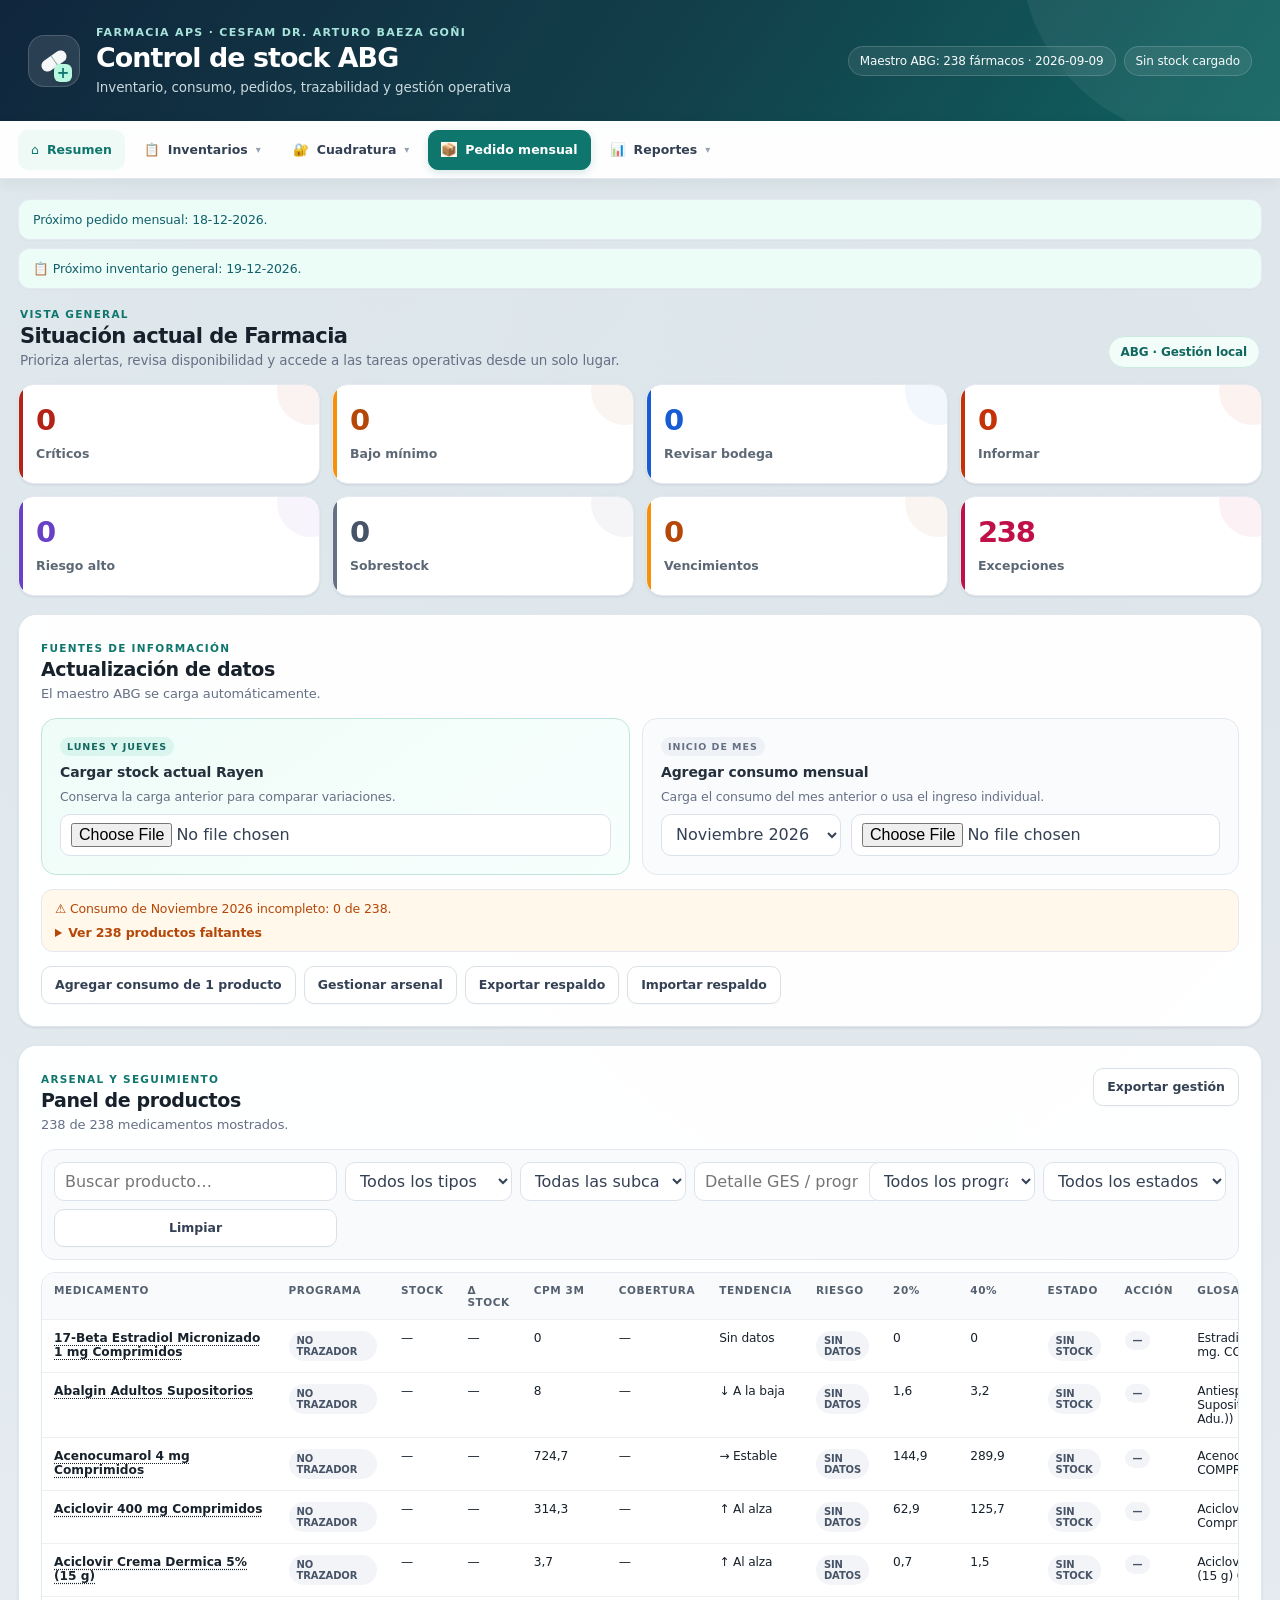
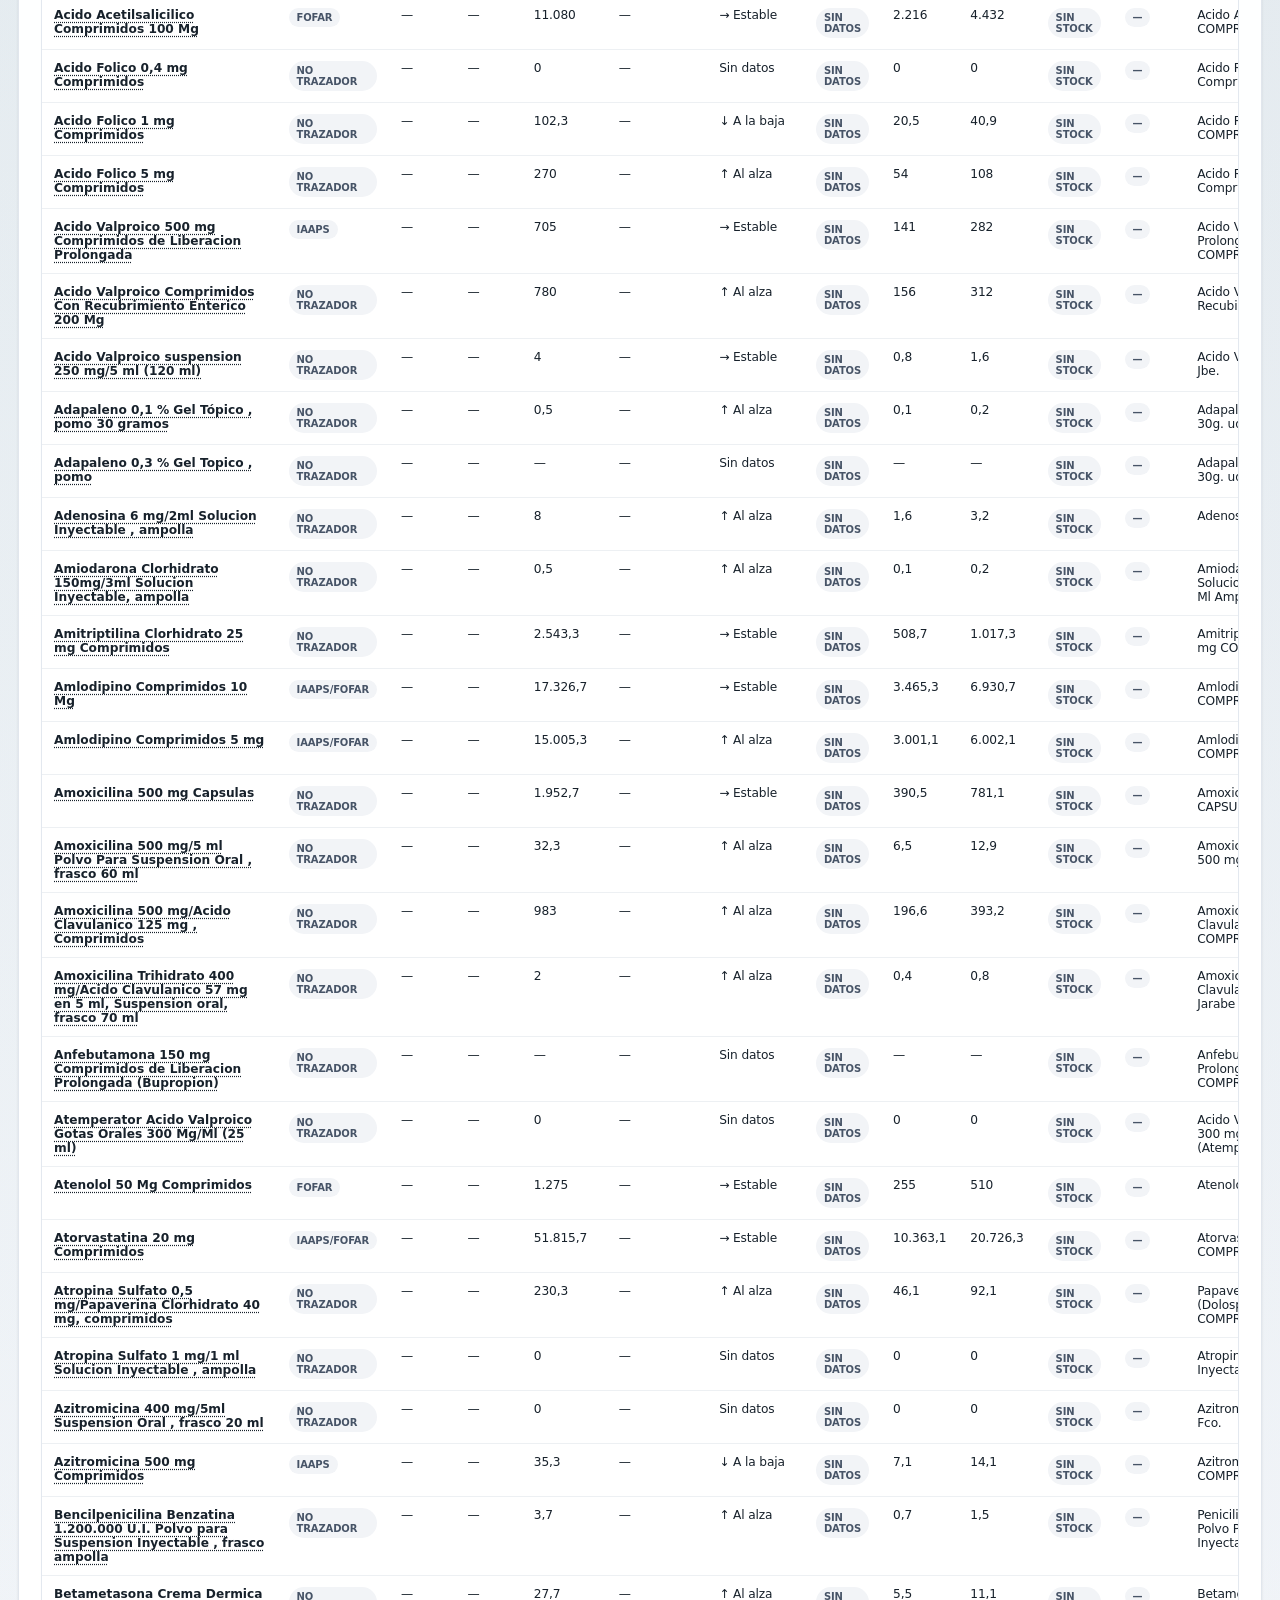
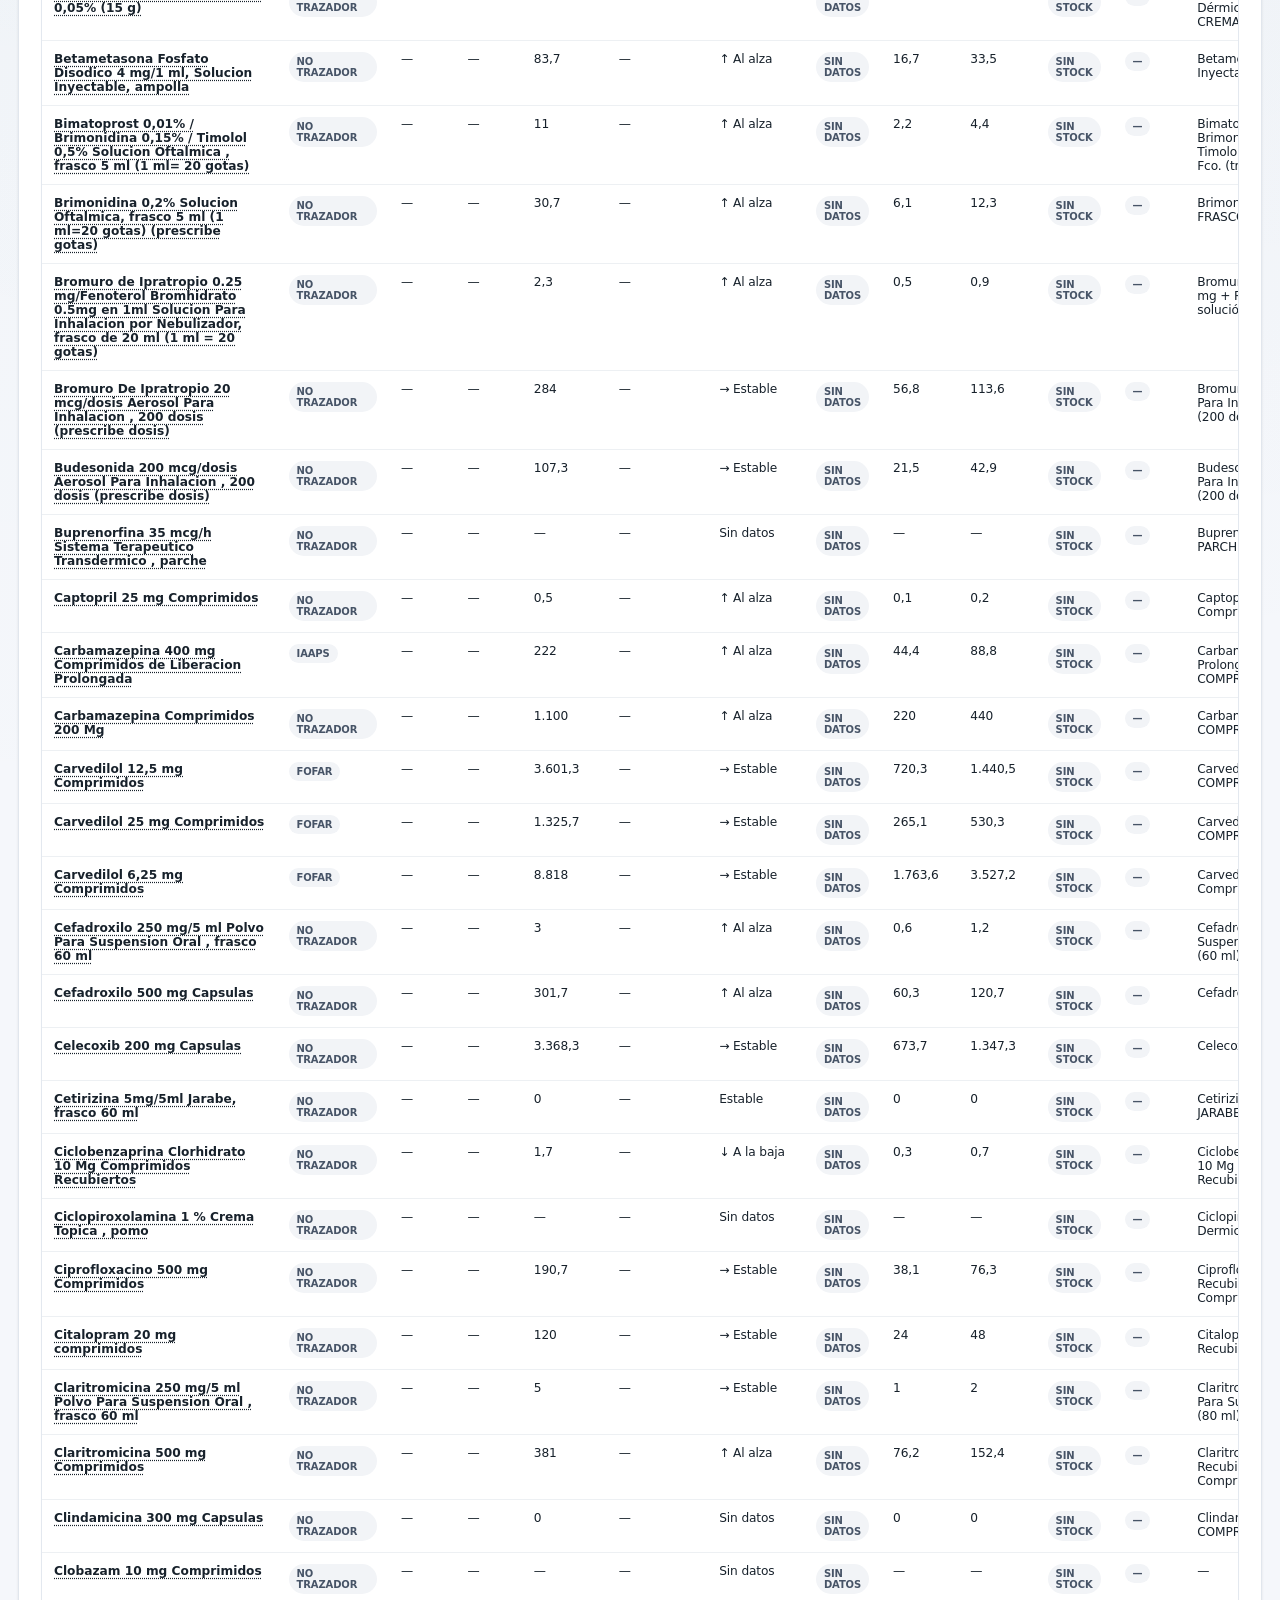
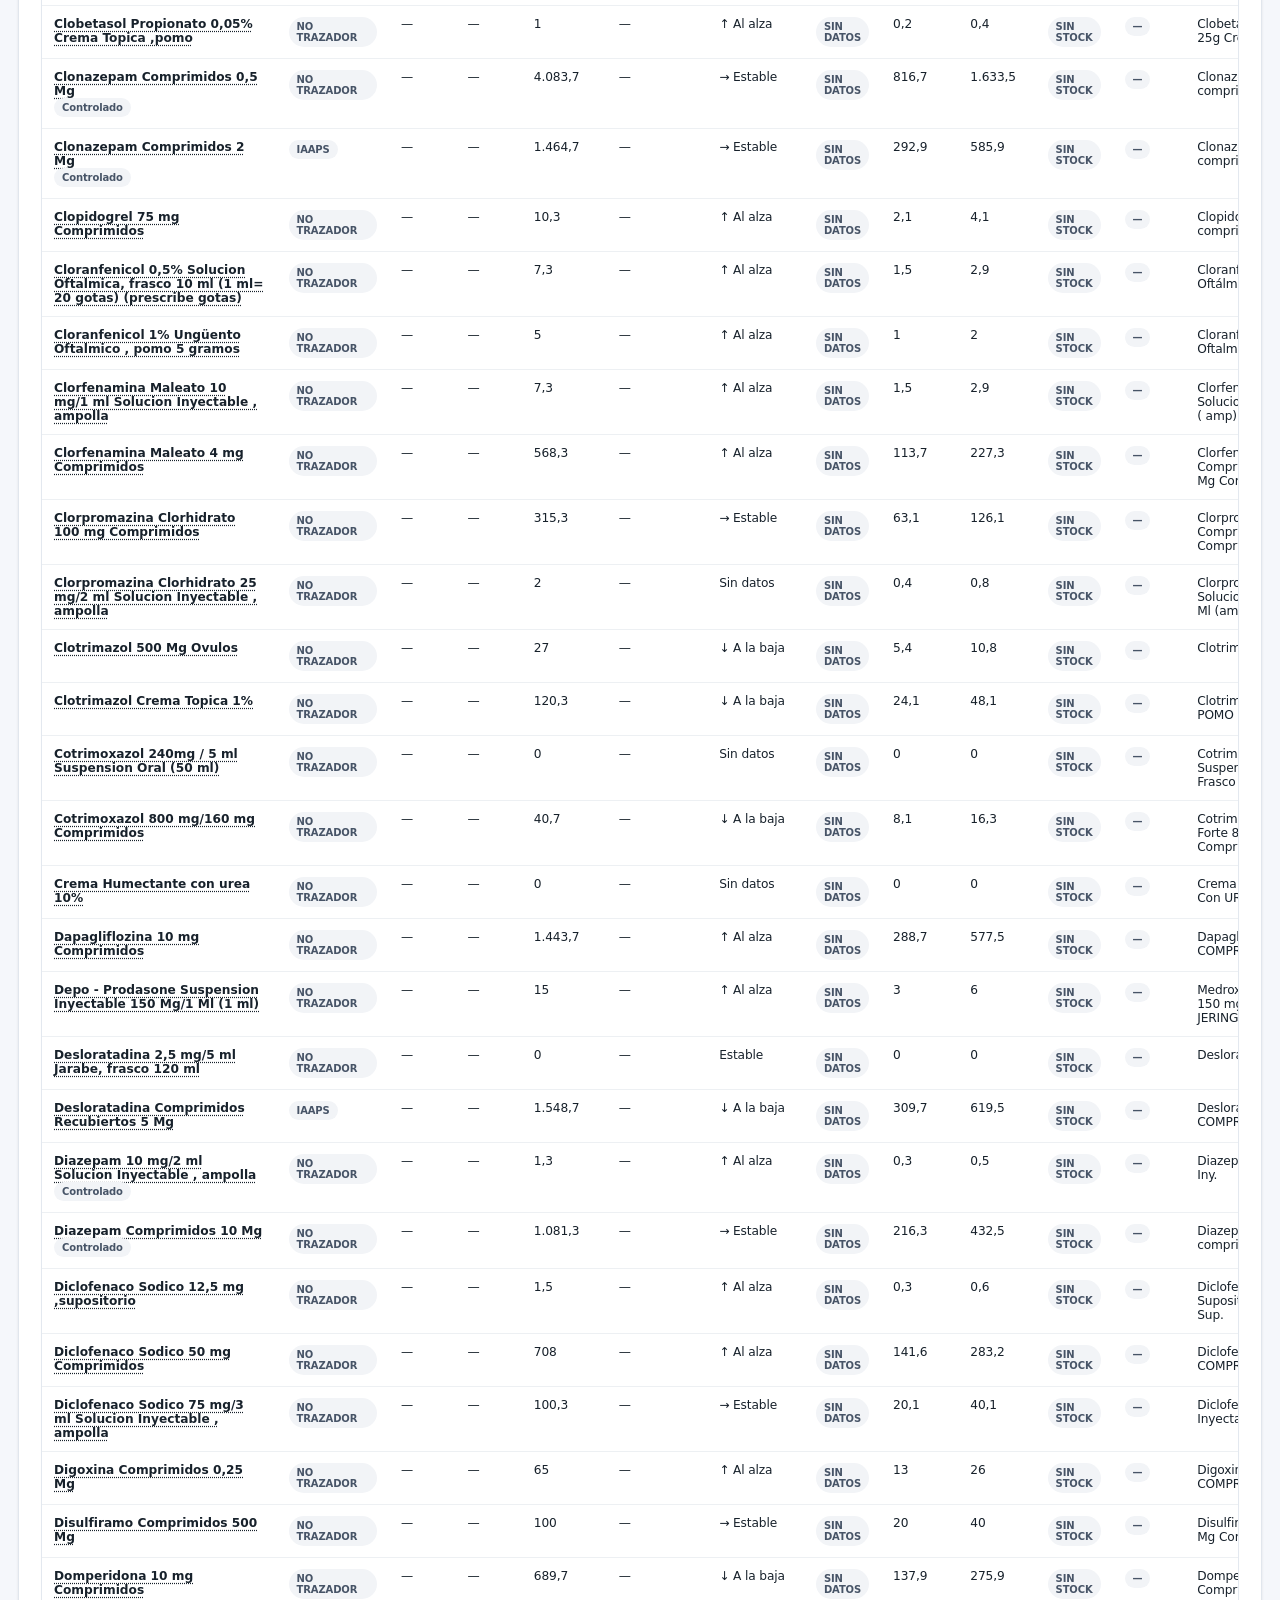
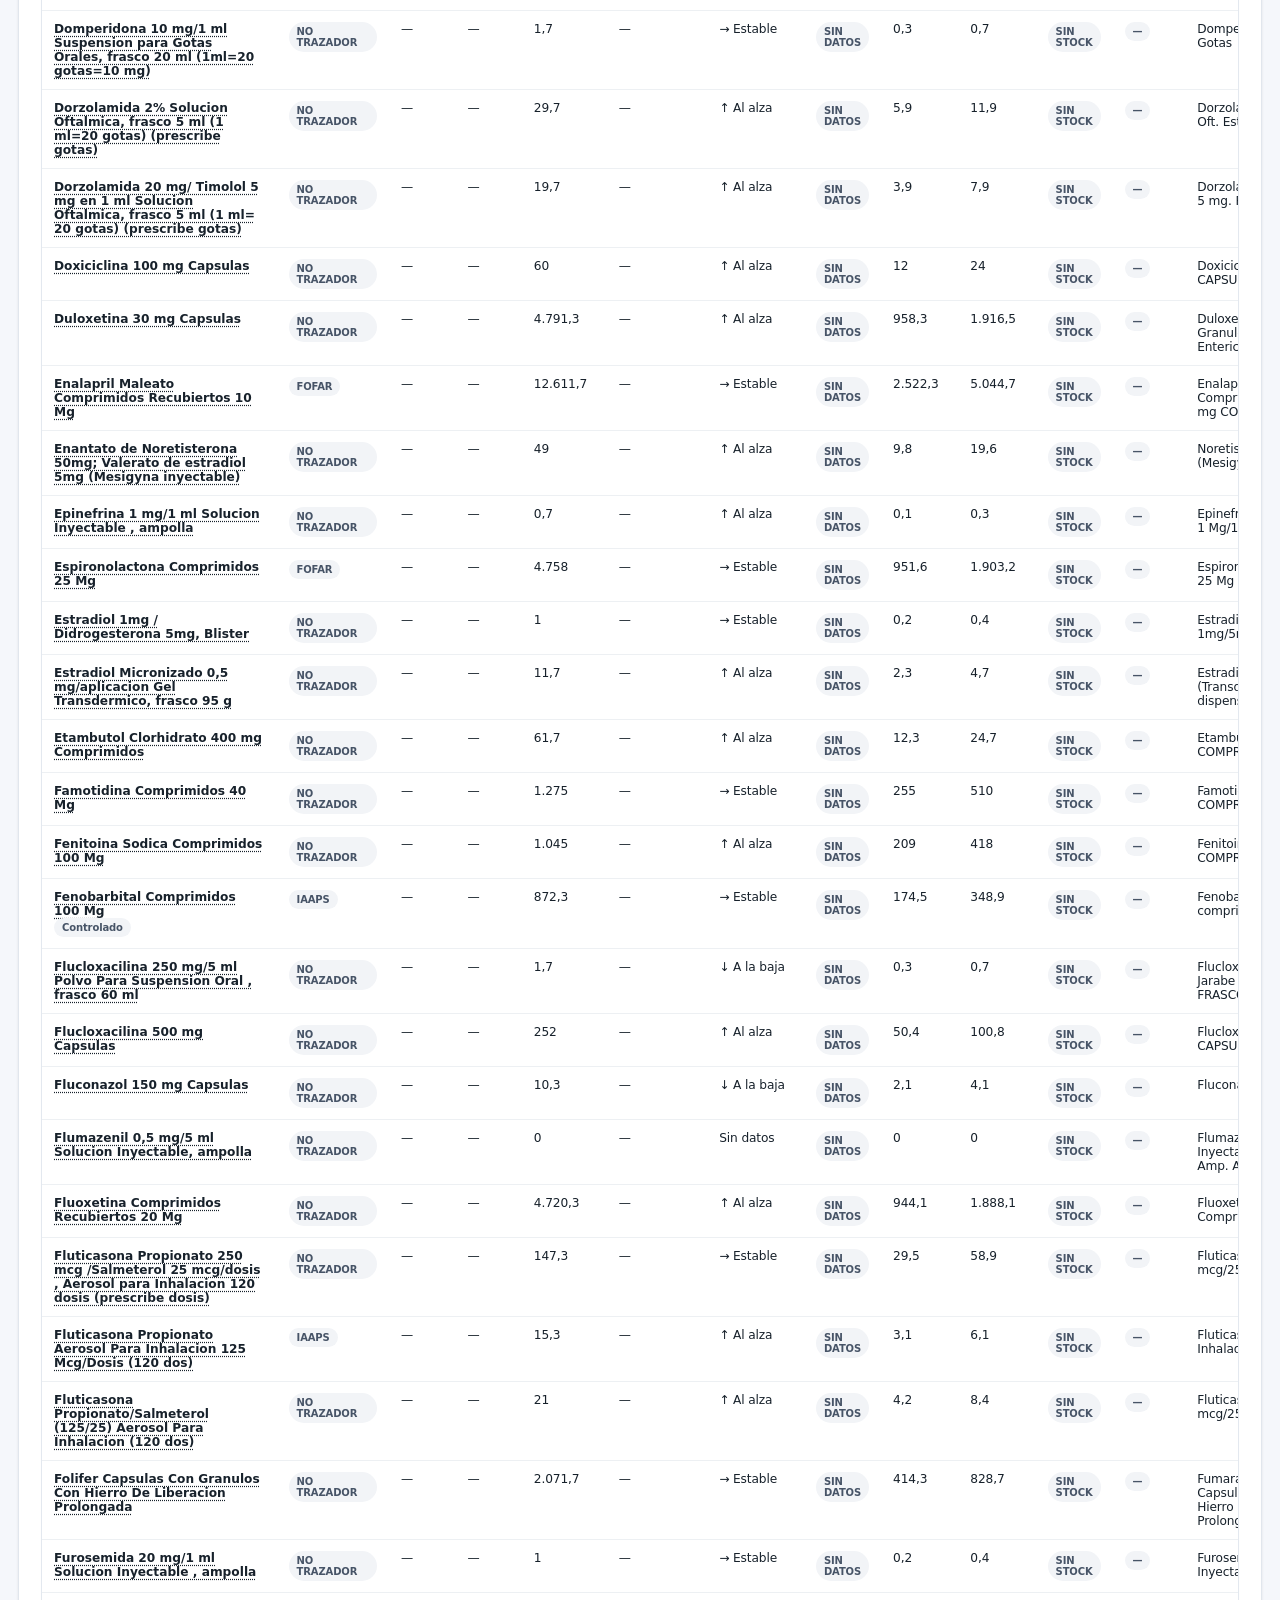
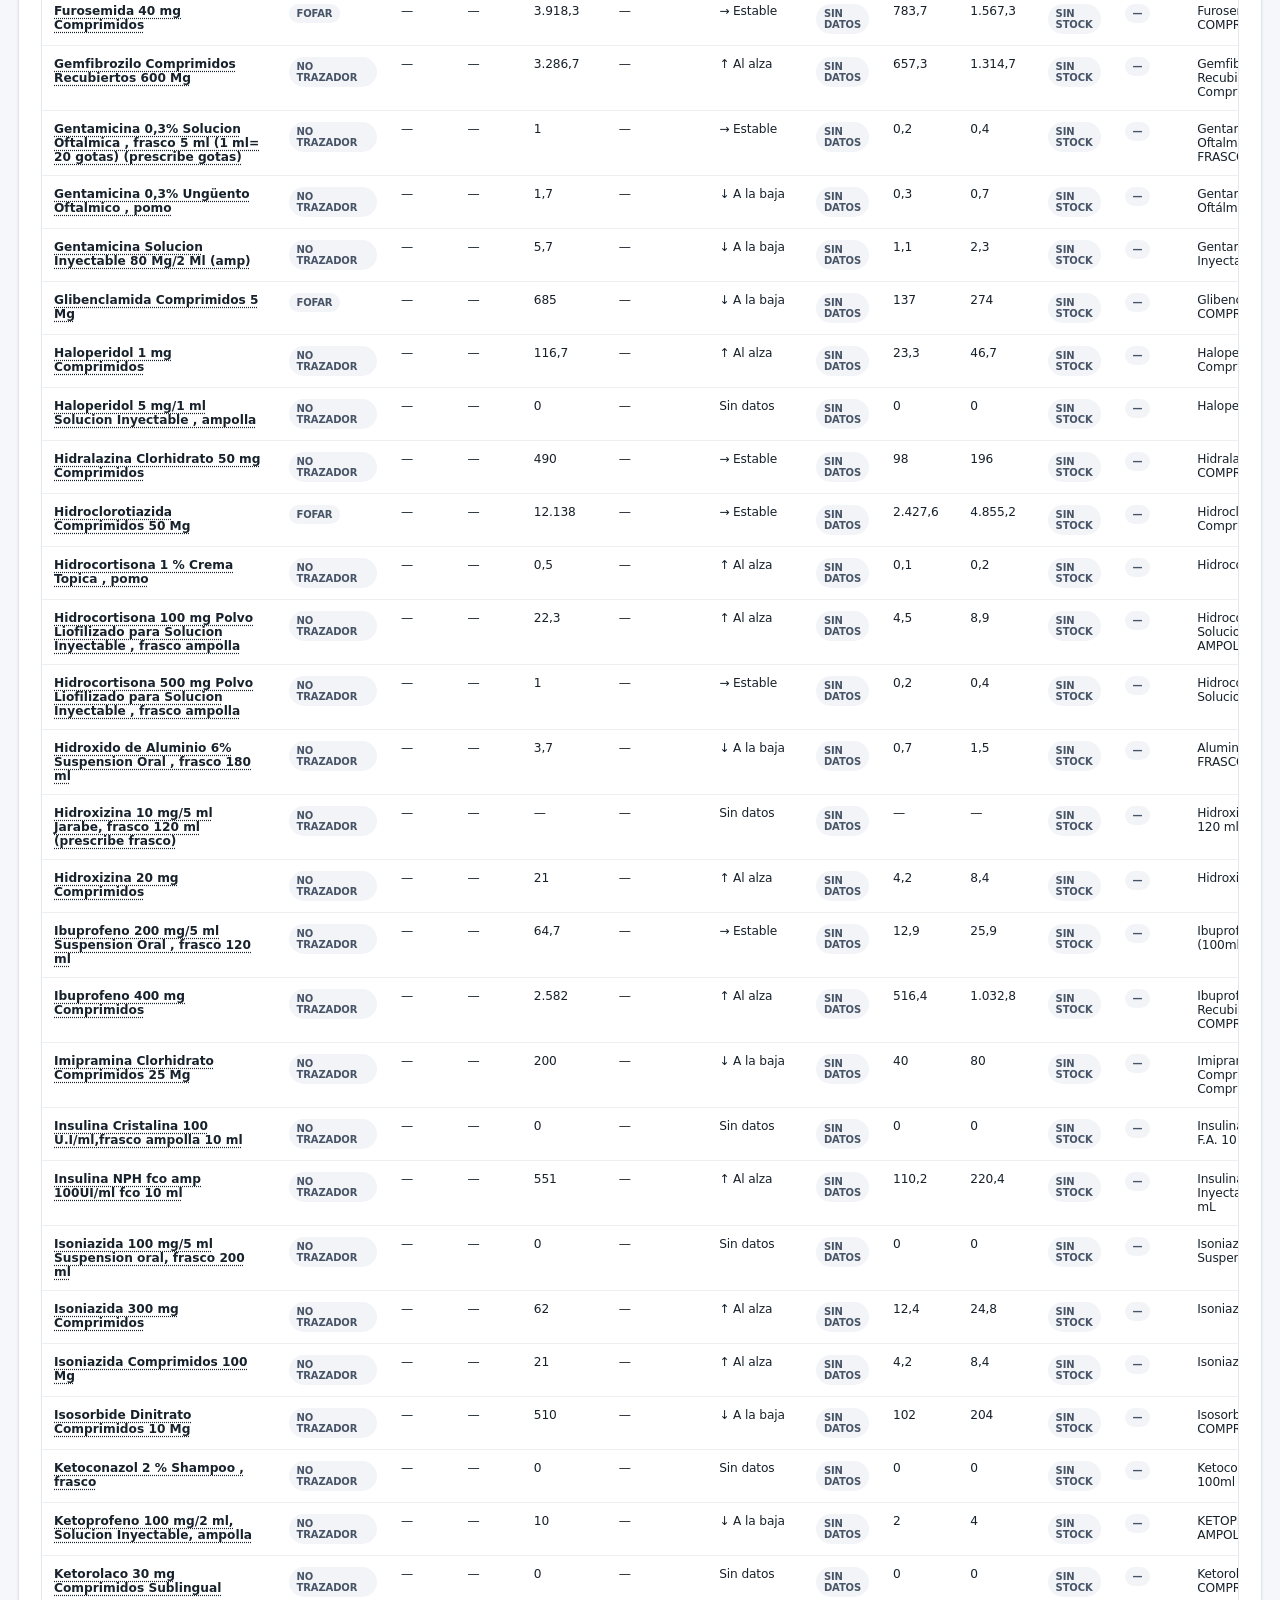
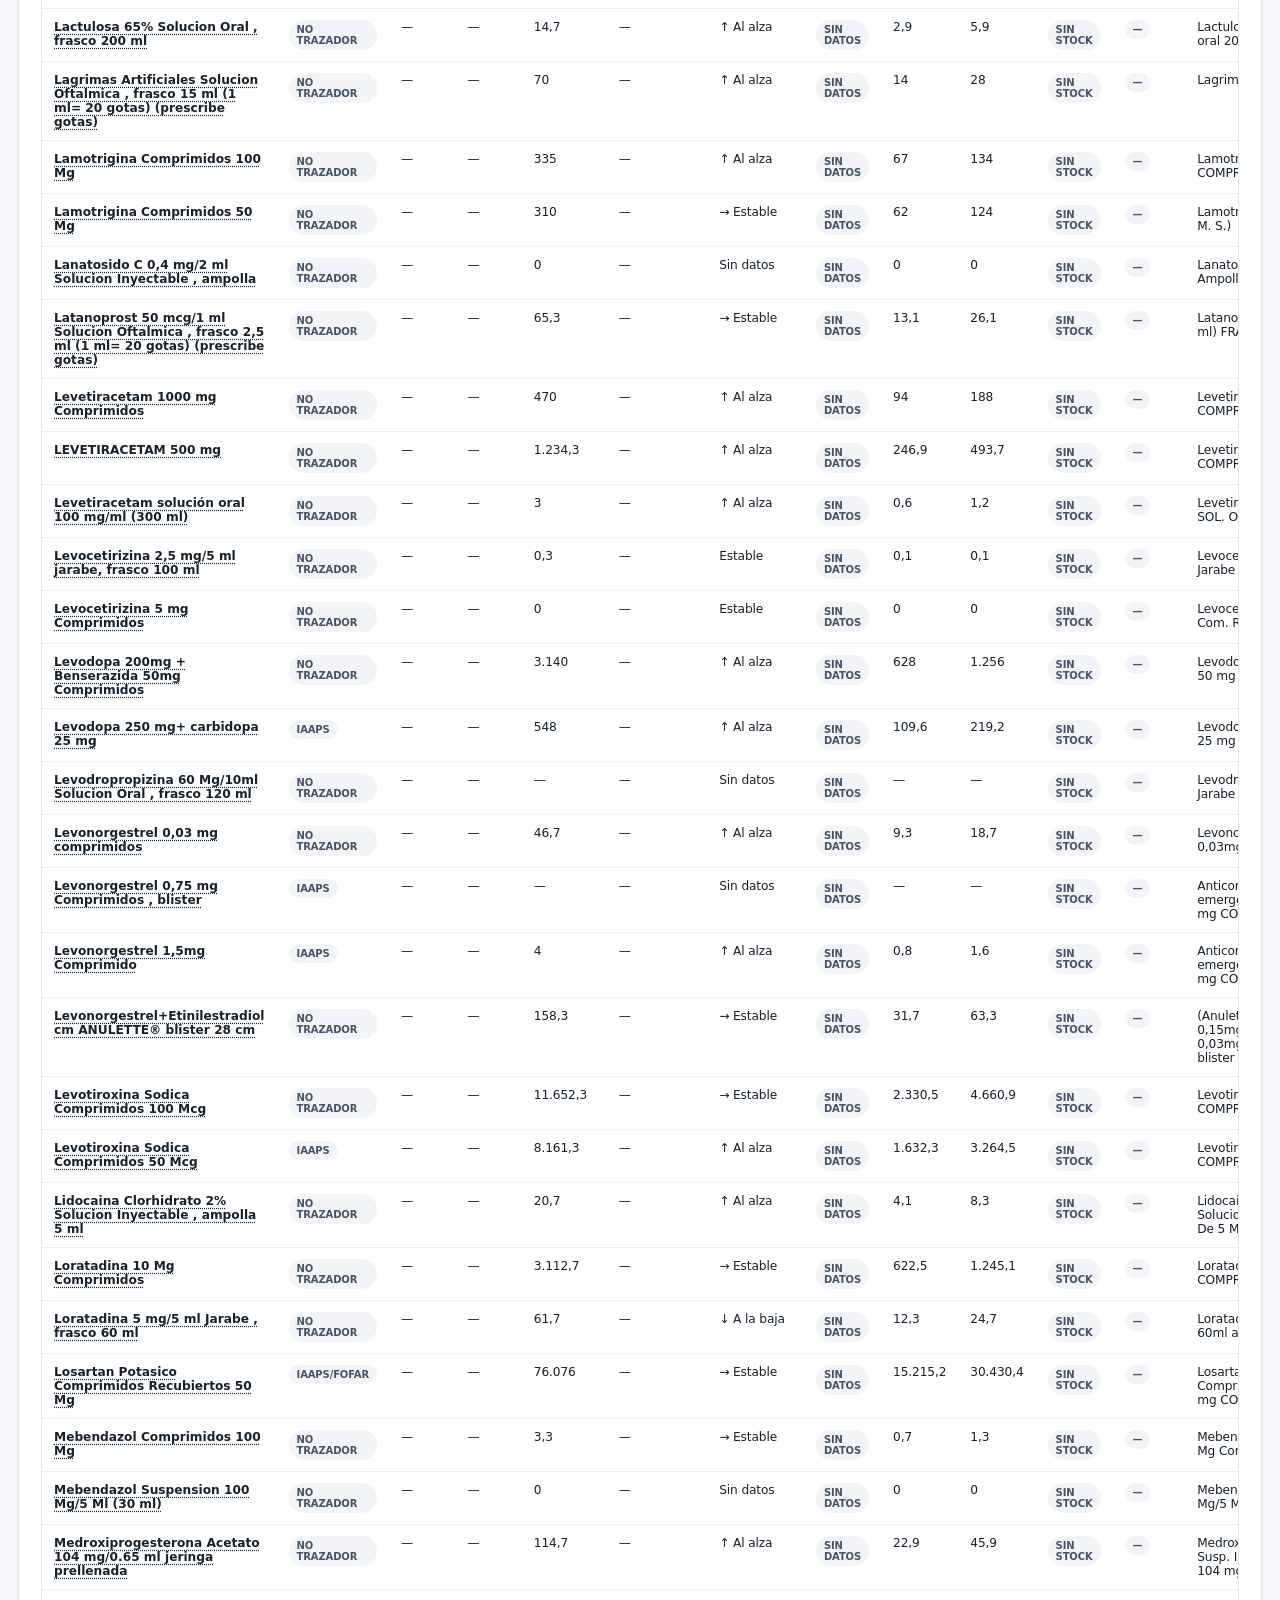
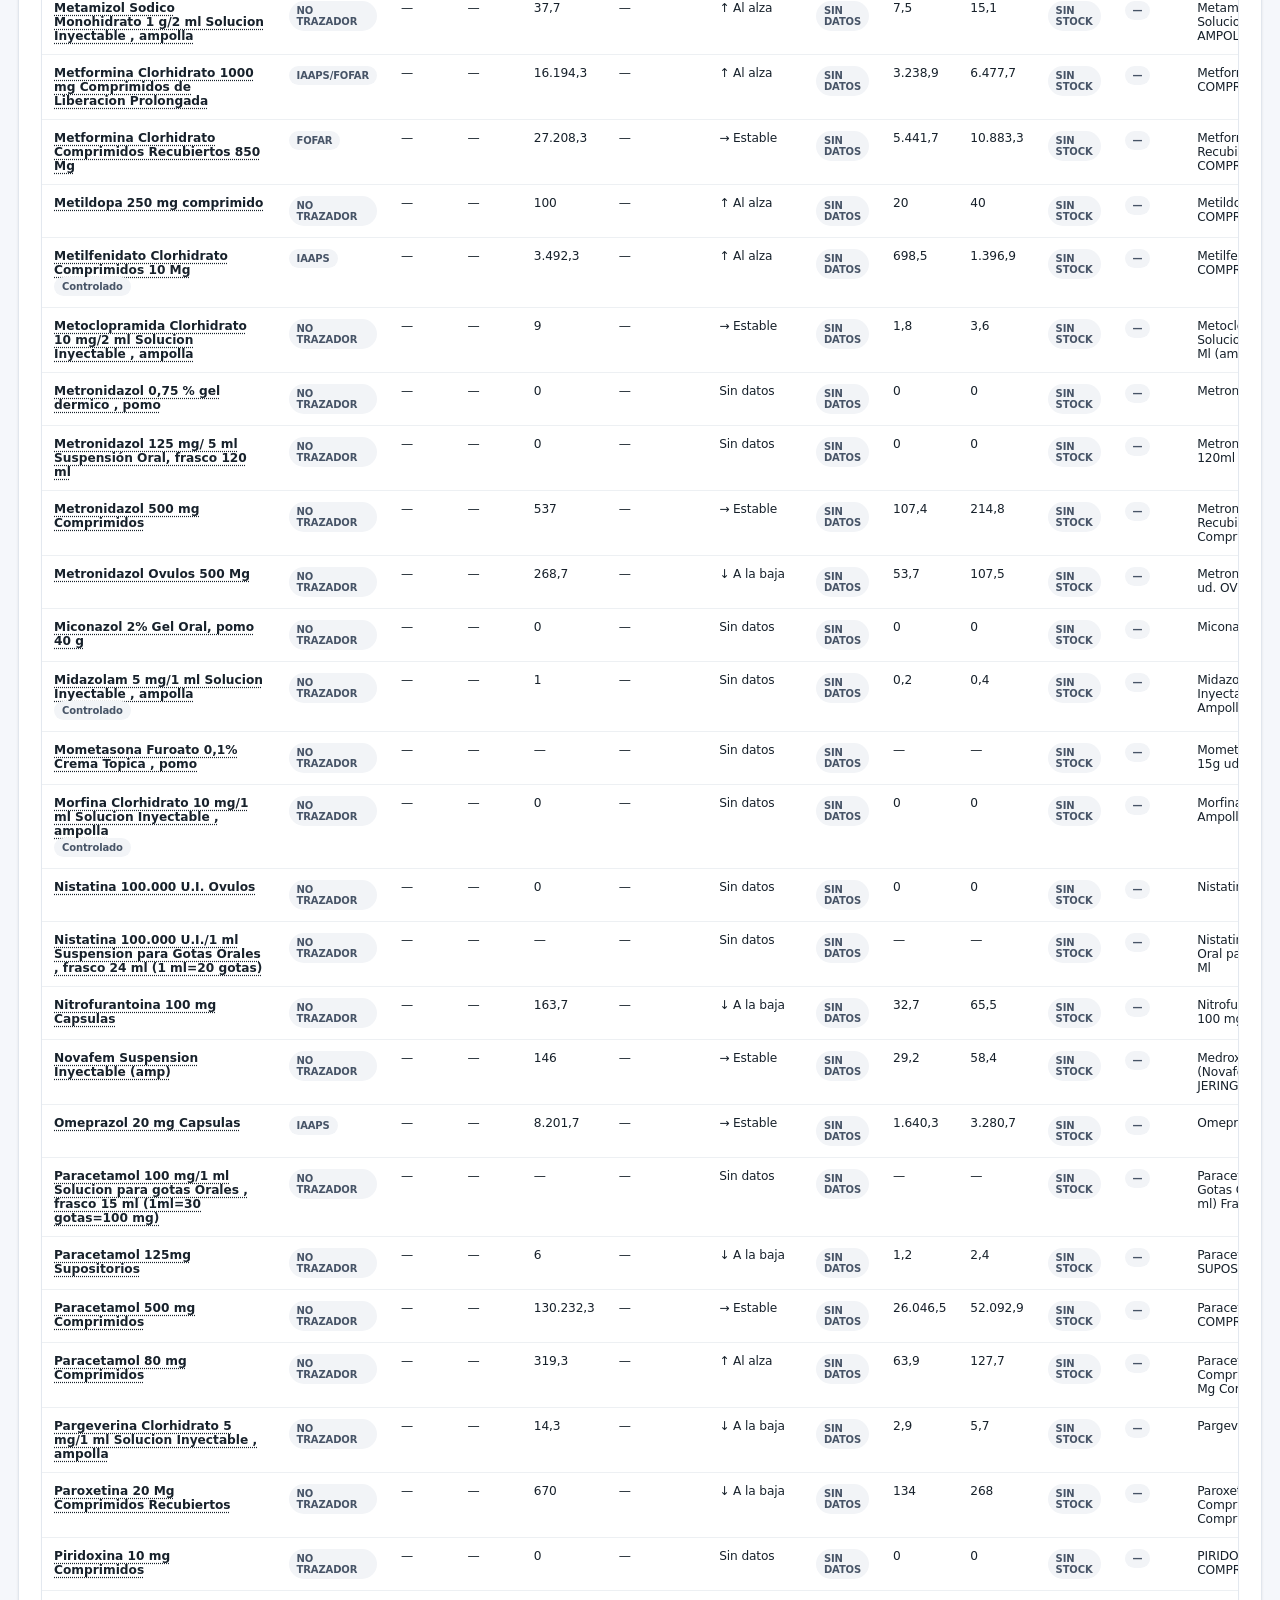
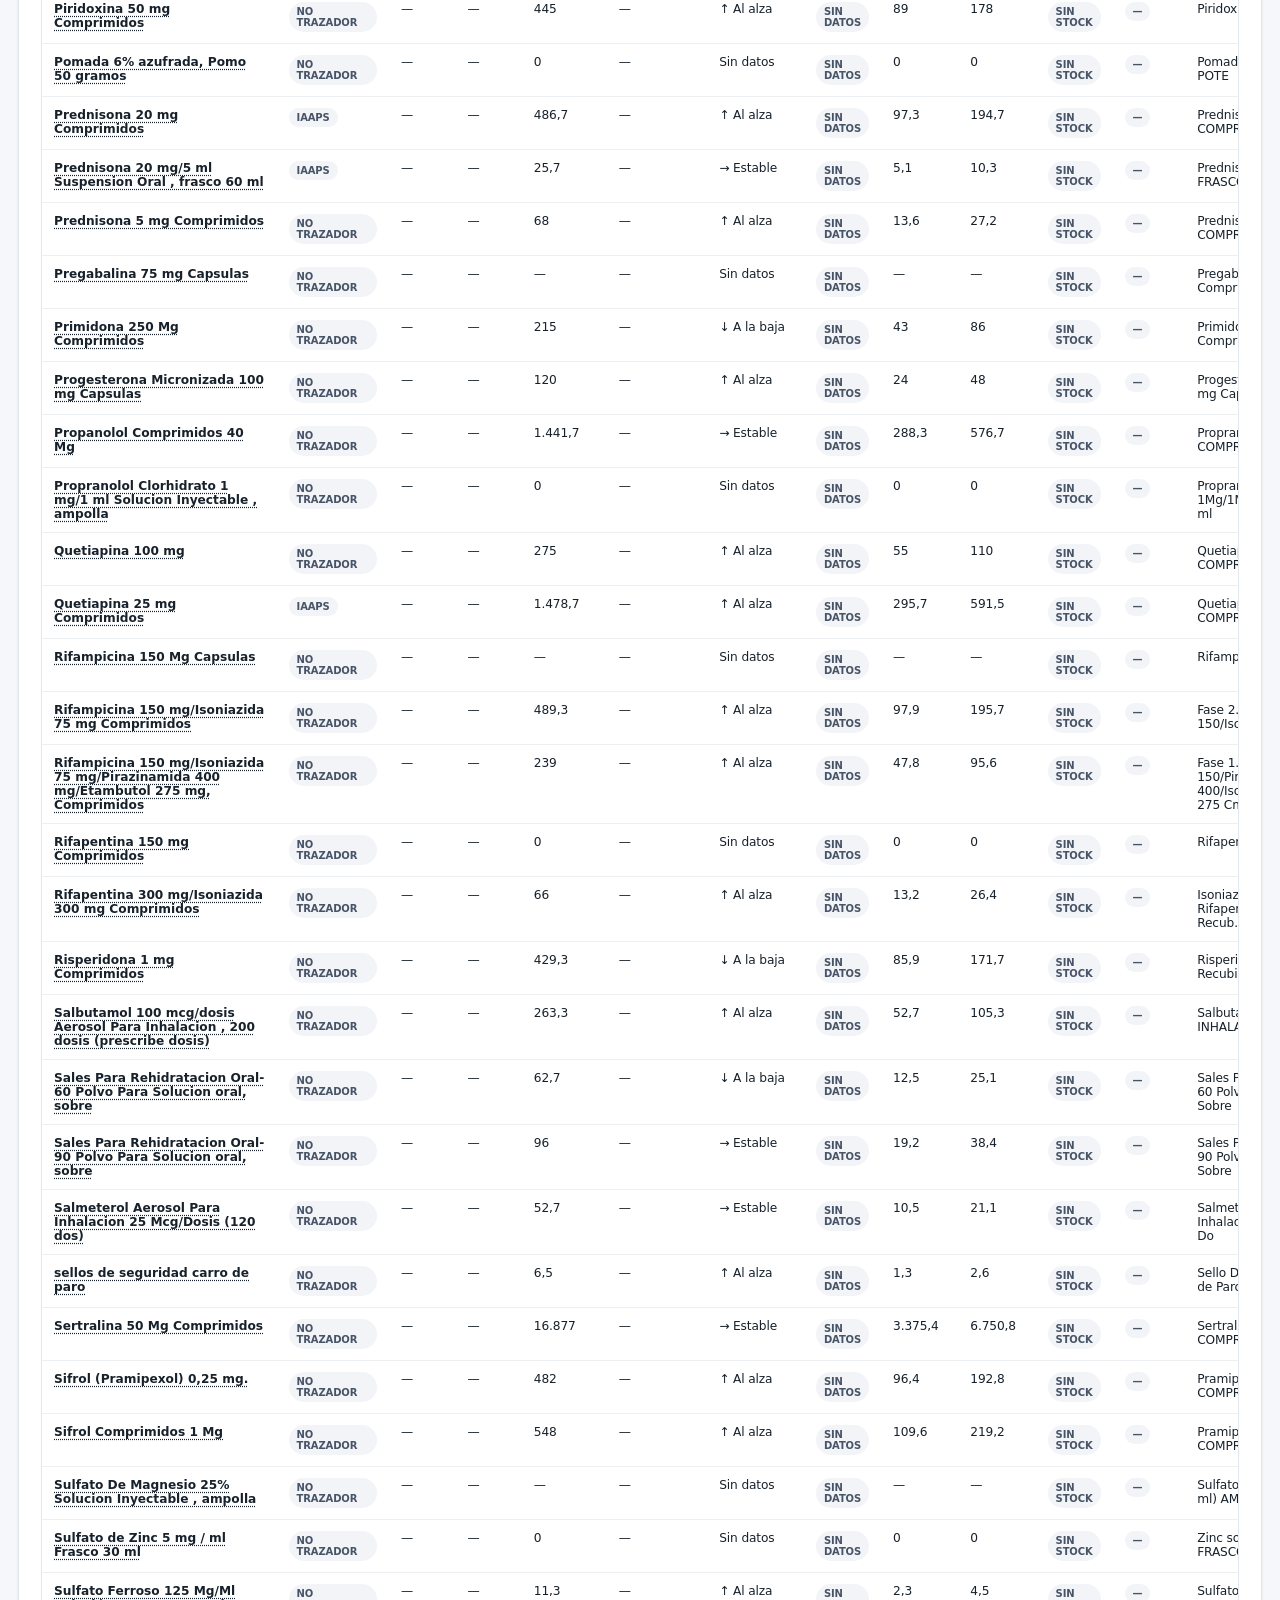
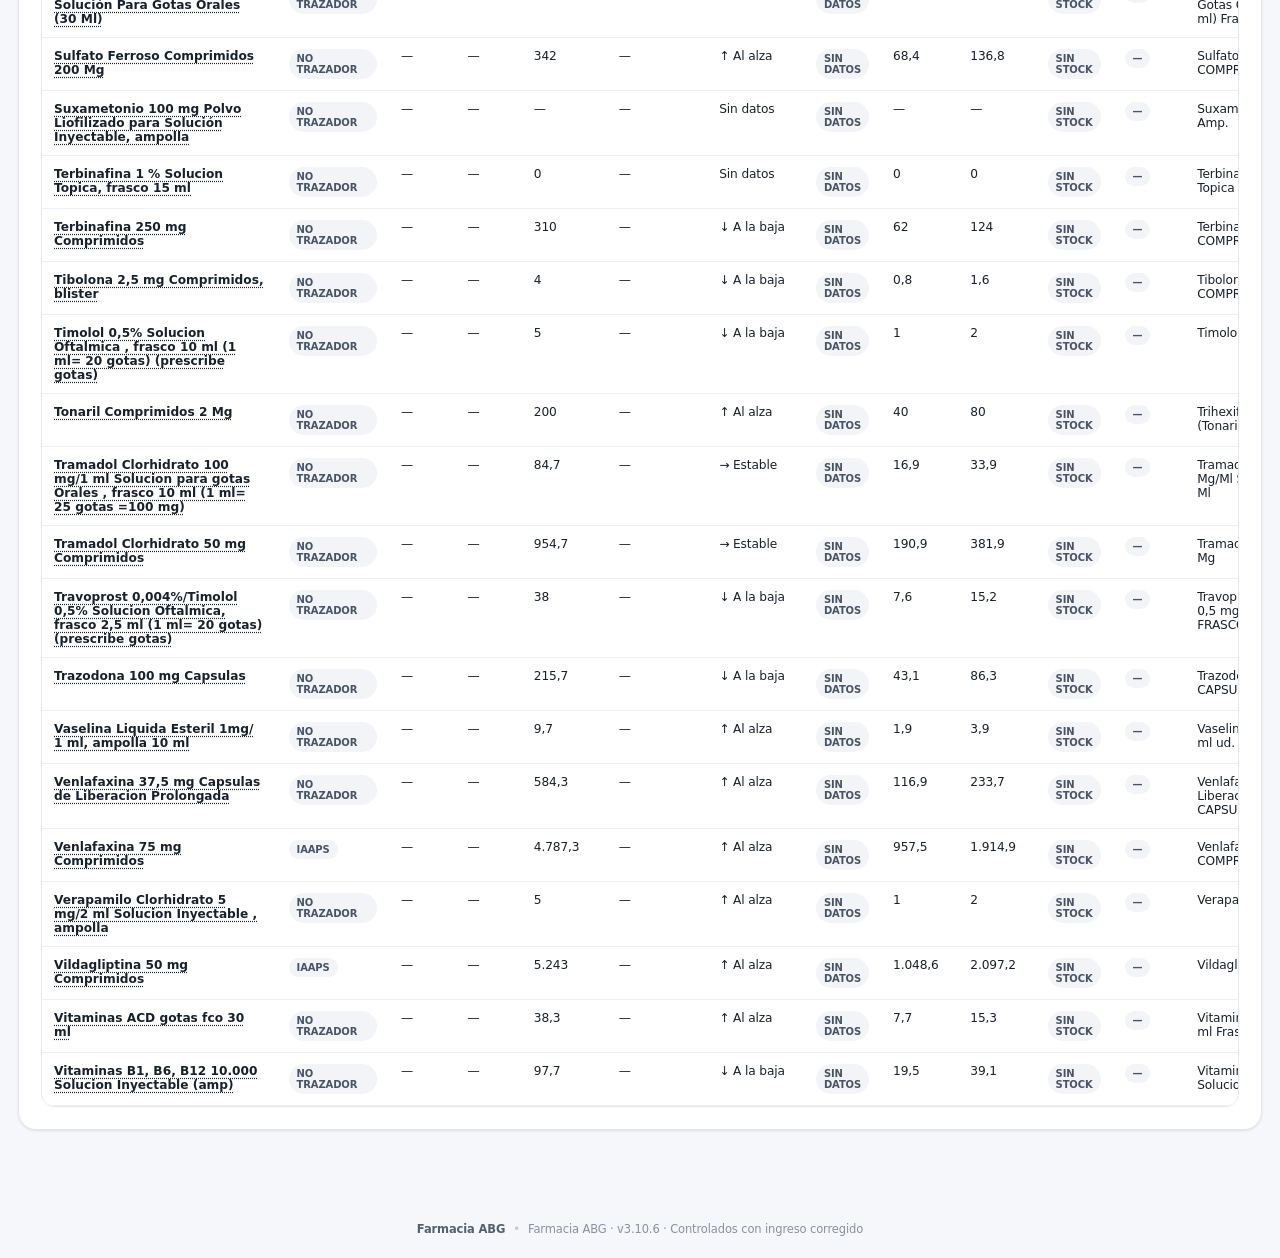
==== index.html @ 214d8c46 "Add files via upload" ====
<!doctype html>
<html lang="es">
<head>
  <meta charset="utf-8">
  <meta name="viewport" content="width=device-width, initial-scale=1">
  <title>Gestión de Inventario Farmacia ABG</title>
<meta name="app-build" content="v3.10.6">
<style id="abg-inline-styles">
:root{
  --bg:#f4f7f8;--panel:#fff;--text:#18333c;--muted:#697b83;--line:#dce6e9;
  --accent:#167d8d;--accent-soft:#edf9fb;--critical:#b42318;--critical-bg:#fff1f0;
  --warning:#a15c00;--warning-bg:#fff7e8;--good:#027a48;--good-bg:#edfdf3;
  --storage:#175cd3;--storage-bg:#eff6ff;--notify:#7a271a;--notify-bg:#fff4ed;
  --purple:#6941c6;--purple-bg:#f4f3ff
}
*{box-sizing:border-box} body{margin:0;background:var(--bg);color:var(--text);font-family:Inter,system-ui,-apple-system,"Segoe UI",sans-serif}
.topbar{display:flex;justify-content:space-between;gap:20px;align-items:center;padding:24px 32px;background:#16343d;color:#fff;border-bottom:4px solid var(--accent)}
.topbar h1{margin:0 0 4px;font-size:25px}.topbar p{margin:0;color:#d4e4e8}.top-status{display:flex;flex-direction:column;gap:7px;align-items:flex-end;font-size:13px}.top-status span{border:1px solid #557179;border-radius:999px;padding:6px 10px}
.container{max-width:1550px;margin:22px auto;padding:0 18px 40px}.panel{background:var(--panel);border:1px solid var(--line);border-radius:16px;padding:21px;box-shadow:0 2px 8px rgba(20,45,53,.04);margin-bottom:18px}
.section-head,.dialog-head,.table-head{display:flex;justify-content:space-between;gap:18px;align-items:flex-start}.section-head h2,.dialog-head h3{margin:0 0 5px}.section-head p,.dialog-head p{margin:0 0 14px;color:var(--muted)}
.alerts-area{display:grid;gap:9px;margin-bottom:14px}.alert{padding:12px 14px;border-radius:11px;border:1px solid var(--line);font-size:14px}.alert.warning{background:var(--warning-bg);color:var(--warning)}.alert.good{background:var(--good-bg);color:var(--good)}.alert.critical{background:var(--critical-bg);color:var(--critical)}.alert.info{background:var(--accent-soft);color:#12606b}
.kpi-grid{display:grid;grid-template-columns:repeat(8,1fr);gap:10px;margin-bottom:18px}.kpi{border:1px solid var(--line);border-radius:13px;padding:14px;text-align:left;cursor:pointer;background:#fff}.kpi strong{display:block;font-size:25px}.kpi span{font-size:12px}.kpi.critical{background:var(--critical-bg);color:var(--critical)}.kpi.warning{background:var(--warning-bg);color:var(--warning)}.kpi.storage{background:var(--storage-bg);color:var(--storage)}.kpi.notify{background:var(--notify-bg);color:var(--notify)}.kpi.risk{background:var(--purple-bg);color:var(--purple)}.kpi.overstock{background:#f2f4f7;color:#475467}.kpi.expiry{background:#fff8e8;color:#8a4b08}.kpi.exception{background:#fef3f2;color:#912018}
.upload-grid{display:grid;grid-template-columns:1fr 1fr;gap:14px}.upload-card{display:flex;flex-direction:column;gap:8px;padding:17px;border:1px solid var(--line);border-radius:13px;background:#fafcfc}.upload-card.primary{background:var(--accent-soft);border-color:#9bcbd2}.upload-card small{color:var(--muted);line-height:1.4}.eyebrow{text-transform:uppercase;font-size:11px;letter-spacing:.08em;color:var(--muted);font-weight:800}
.inline-fields{display:grid;grid-template-columns:180px 1fr;gap:10px}.status-strip,.info-strip{margin-top:14px;padding:11px 13px;border:1px solid var(--line);border-radius:10px;background:#f8fafb;color:#475467}.status-strip.ok{background:var(--good-bg);color:var(--good)}.status-strip.warning{background:var(--warning-bg);color:var(--warning)}
.button-row{display:flex;gap:8px;align-items:center}.button-row.wrap{flex-wrap:wrap;margin-top:14px}button,select,input{font:inherit}.secondary,.good-btn,.bad-btn{border-radius:9px;padding:9px 12px;cursor:pointer}.secondary{border:1px solid var(--line);background:#fff;color:var(--text)}.good-btn{border:0;background:var(--good);color:#fff}.bad-btn{border:0;background:var(--critical);color:#fff}.file-button{display:inline-flex;align-items:center;cursor:pointer}.file-button input{display:none}
select,input[type="search"],input[type="text"],input[type="number"],input[type="date"],input[type="file"]{border:1px solid var(--line);border-radius:9px;padding:9px 10px;background:#fff}
.module-grid{display:grid;grid-template-columns:repeat(3,1fr);gap:12px}.module-card{display:grid;grid-template-columns:auto 1fr;column-gap:10px;row-gap:2px;align-items:center;text-align:left;border:1px solid var(--line);background:#fafcfc;border-radius:13px;padding:15px;cursor:pointer}.module-card>span{grid-row:1/3;font-size:24px}.module-card small{color:var(--muted)}
.filters{display:grid;grid-template-columns:minmax(280px,2fr) 1fr 1fr auto;gap:10px;margin-bottom:14px}.table-wrap{overflow:auto;border:1px solid var(--line);border-radius:11px}.table-wrap.compact{max-height:420px}table{width:100%;border-collapse:collapse;min-width:1150px}th,td{padding:10px 11px;border-bottom:1px solid var(--line);text-align:left;vertical-align:top;font-size:12.5px}th{position:sticky;top:0;background:#f7fafb;z-index:1;font-size:11.5px;text-transform:uppercase;letter-spacing:.03em}.badge{display:inline-block;border-radius:999px;padding:4px 7px;font-weight:750;font-size:10.5px}.badge.critical{background:var(--critical-bg);color:var(--critical)}.badge.warning{background:var(--warning-bg);color:var(--warning)}.badge.good{background:var(--good-bg);color:var(--good)}.badge.storage{background:var(--storage-bg);color:var(--storage)}.badge.notify{background:var(--notify-bg);color:var(--notify)}.badge.neutral{background:#f2f4f7;color:#475467}.badge.risk{background:var(--purple-bg);color:var(--purple)}
dialog{border:0;border-radius:16px;padding:21px;box-shadow:0 24px 70px rgba(0,0,0,.25);width:calc(100% - 28px);max-height:88vh;overflow:auto}dialog::backdrop{background:rgba(0,0,0,.4)}.small-dialog{max-width:550px}.medium-dialog{max-width:800px}.large-dialog{max-width:1100px}.xlarge-dialog{max-width:1450px}
.form-grid{display:grid;grid-template-columns:1fr 1fr;gap:12px;margin:12px 0}.form-grid.three{grid-template-columns:2fr 1fr 1fr}.form-grid.four{grid-template-columns:repeat(4,1fr)}.form-grid label{display:flex;flex-direction:column;gap:6px;font-size:12px;font-weight:700}.form-grid .check{flex-direction:row;align-items:center}.full-search{width:100%;margin:14px 0}.inventory-input,.order-input{width:105px}.history-list,.calendar-list{display:grid;gap:8px;margin:12px 0}.history-card,.calendar-item,.exception-card{border:1px solid var(--line);border-radius:10px;padding:10px 12px;background:#fafcfc;font-size:13px}.calendar-item{display:flex;justify-content:space-between;gap:10px;align-items:center;flex-wrap:wrap}.result-ok{color:var(--good);font-weight:700}.result-diff{color:var(--critical);font-weight:700}.expiry-high{color:var(--critical);font-weight:700}.expiry-med{color:var(--warning);font-weight:700}.expiry-low{color:#8a4b08}.muted{color:var(--muted)}
.month-missing{margin-top:9px}.month-missing summary{cursor:pointer;font-weight:700}.month-missing ol{max-height:190px;overflow:auto;margin-bottom:0}
footer{text-align:center;color:var(--muted);font-size:12px;padding:23px}
@media(max-width:1150px){.kpi-grid{grid-template-columns:repeat(4,1fr)}.module-grid{grid-template-columns:1fr 1fr}.form-grid.four{grid-template-columns:1fr 1fr}}
@media(max-width:760px){.topbar{flex-direction:column;align-items:flex-start}.top-status{align-items:flex-start}.upload-grid,.module-grid,.filters,.inline-fields,.form-grid,.form-grid.three,.form-grid.four{grid-template-columns:1fr}.kpi-grid{grid-template-columns:1fr 1fr}.section-head,.dialog-head,.table-head{flex-direction:column}}


.config-year-row{
  display:flex;align-items:end;gap:14px;flex-wrap:wrap;margin:12px 0 18px;
}
.config-year-row label{display:flex;flex-direction:column;gap:6px}
.config-year-row select{min-width:140px}
.annual-grid{
  display:grid;grid-template-columns:1fr 1fr;gap:16px;
}
.subpanel{
  border:1px solid var(--line);border-radius:14px;padding:16px;background:#fbfcfd;
}
.subpanel-head{
  display:flex;justify-content:space-between;align-items:flex-start;gap:12px;margin-bottom:12px;
}
.subpanel-head h4{margin:0 0 4px}
.subpanel-head p{margin:0;color:var(--muted);font-size:13px}
.annual-row{
  display:grid;grid-template-columns:1fr auto auto;gap:8px;align-items:center;
  padding:8px 0;border-bottom:1px solid var(--line);
}
.annual-row:last-child{border-bottom:0}
.annual-row input,.annual-row select{
  border:1px solid var(--line);border-radius:8px;padding:8px 9px;background:white;
}
.annual-empty{padding:12px;color:var(--muted);font-size:13px}
.muted{color:var(--muted);font-size:13px}
@media(max-width:850px){.annual-grid{grid-template-columns:1fr}}

.tracer-checks{display:grid;gap:10px;margin-top:12px}.tracer-check{padding:12px 14px;border:1px solid var(--line);border-radius:10px;background:#fff}.tracer-check strong{display:block;margin-bottom:4px}.tracer-check ul{margin:8px 0 0 18px;padding:0;max-height:220px;overflow:auto}.tracer-ok{border-left:5px solid #2f855a}.tracer-warn{border-left:5px solid #b7791f}.tracer-bad{border-left:5px solid #c53030}.primary-btn:disabled{opacity:.45;cursor:not-allowed}

.medicine-link{border:0;background:none;padding:0;color:inherit;font:inherit;text-align:left;cursor:pointer;text-decoration:underline;text-decoration-style:dotted;text-underline-offset:3px}.medicine-link:hover{opacity:.75}.medicine-detail-dialog{max-width:1050px;width:min(1050px,96vw)}.detail-summary-grid{display:grid;grid-template-columns:repeat(4,minmax(0,1fr));gap:10px;margin:10px 0 18px}.detail-card{border:1px solid #dbe3e8;border-radius:12px;padding:12px;background:#fbfcfd;display:flex;flex-direction:column;gap:4px}.detail-card span{font-size:12px;color:#63747d}.detail-card strong{font-size:18px}.detail-section{margin-top:18px}.section-head.compact{margin-bottom:8px}.section-head.compact h4{margin:0 0 4px}.section-head.compact p{margin:0;color:#63747d;font-size:13px}.chart-wrap{width:100%;overflow-x:auto;border:1px solid #dbe3e8;border-radius:12px;background:white;padding:10px}.detail-form-grid{display:grid;grid-template-columns:repeat(2,minmax(0,1fr));gap:12px;margin-top:10px}.detail-form-grid label{display:flex;flex-direction:column;gap:6px}.detail-form-grid input[type="text"]{border:1px solid #dbe3e8;border-radius:8px;padding:9px}.detail-form-grid .check-line{flex-direction:row;align-items:center}@media(max-width:850px){.detail-summary-grid{grid-template-columns:repeat(2,minmax(0,1fr))}.detail-form-grid{grid-template-columns:1fr}}

/* vNext: filtros y consumos múltiples */
#adminDetailFilter{min-width:190px}
.multi-consumption-wrap{margin:12px 0;max-height:360px}
.multi-consumption-wrap select,.multi-consumption-wrap input{width:100%;min-width:150px}
.detail-form-grid select{width:100%}
@media(max-width:760px){#adminDetailFilter{min-width:0;width:100%}.multi-consumption-wrap select,.multi-consumption-wrap input{min-width:120px}}

/* v3.5.0 · Prioridad inventario rotativo */
.priority-panel{margin-top:18px;padding:14px;border:1px solid #e7c8d7;border-radius:14px;background:#fff9fc}.priority-reasons{display:grid;grid-template-columns:repeat(2,minmax(0,1fr));gap:8px 14px;margin-top:12px}.priority-reasons-title{grid-column:1/-1;font-weight:700;color:#69344f}.inventory-other-reason{grid-column:1/-1;display:none}.priority-badge{display:inline-block;padding:4px 8px;border-radius:999px;font-size:.8rem;font-weight:700;white-space:nowrap}.priority-normal{background:#eef1f3;color:#4a5961}.priority-media{background:#fff2cc;color:#7f6000}.priority-alta{background:#fce5cd;color:#783f04}.priority-siempre-incluir{background:#f4cccc;color:#990000}.reasons-cell{min-width:220px;max-width:320px;white-space:normal}@media(max-width:760px){.priority-reasons{grid-template-columns:1fr}}

/* v3.5.1 · stock sistema manual en inventario rotativo */
.weekly-system-input{width:105px;min-width:90px;background:#fffbea}

/* v3.5.2 */
#weeklyTable .result-ok{font-weight:700;color:#267a45;background:#eef9f1}
#weeklyTable .result-diff{font-weight:700;color:#a13d3d;background:#fff1f1}

/* v3.5.3 · Inventarios pendientes, reanudación y 2° conteo */
.weekly-second-input{width:105px;min-width:90px;background:#f8fbff}
.weekly-second-input.second-needed{background:#fff4e6;border-color:#d58a28}
.weekly-history-card{display:flex;align-items:center;justify-content:space-between;gap:14px}
.weekly-history-card .history-main{min-width:0;flex:1}
.weekly-history-card .history-meta{margin-top:4px;color:#66717a;font-size:.9rem}
.weekly-history-card.history-pending{border-left:5px solid #d58a28}
.weekly-history-card.history-complete{border-left:5px solid #2f8a55}
.history-status{font-weight:800}
@media(max-width:700px){.weekly-history-card{align-items:flex-start;flex-direction:column}.open-weekly-history{width:100%}}

/* v3.6.0 · controlados y redistribución */
.redistribution-check{display:flex;align-items:center;gap:7px;font-weight:700}
#controlledTable input{background:#fffbea}
#redistributionTable td:first-child{min-width:300px}
#redistributionTable .muted{font-size:11px}


/* =========================================================
   ABG v3.7.0 · Modern dashboard visual refresh
   Visual-only layer. Functional selectors remain unchanged.
   ========================================================= */
:root{
  --bg:#f5f7fb;
  --panel:#ffffff;
  --text:#17212b;
  --muted:#667085;
  --line:#e5e9f0;
  --accent:#0f766e;
  --accent-2:#155e75;
  --accent-soft:#ecfdf8;
  --navy:#172b4d;
  --critical:#b42318;
  --critical-bg:#fff3f2;
  --warning:#b54708;
  --warning-bg:#fff8eb;
  --good:#067647;
  --good-bg:#ecfdf3;
  --storage:#175cd3;
  --storage-bg:#eff6ff;
  --notify:#b54708;
  --notify-bg:#fff7ed;
  --purple:#6941c6;
  --purple-bg:#f4f3ff;
  --shadow-sm:0 1px 2px rgba(16,24,40,.04),0 1px 3px rgba(16,24,40,.06);
  --shadow-md:0 8px 24px rgba(16,24,40,.07);
  --radius:18px;
}

html{scroll-behavior:smooth}
body{
  background:
    radial-gradient(circle at 15% 0%,rgba(15,118,110,.07),transparent 26%),
    radial-gradient(circle at 88% 3%,rgba(23,43,77,.055),transparent 22%),
    var(--bg);
  color:var(--text);
  font-family:Inter,ui-sans-serif,system-ui,-apple-system,BlinkMacSystemFont,"Segoe UI",sans-serif;
  letter-spacing:-.008em;
}

/* Header */
.topbar{
  position:relative;
  display:flex;
  justify-content:space-between;
  align-items:center;
  gap:28px;
  padding:26px max(28px,calc((100vw - 1550px)/2 + 18px));
  color:#fff;
  background:
    linear-gradient(125deg,#10263c 0%,#123f4a 52%,#0f766e 125%);
  border:0;
  box-shadow:0 10px 30px rgba(16,38,60,.16);
  overflow:hidden;
}
.topbar::after{
  content:"";
  position:absolute;
  width:380px;height:380px;border-radius:50%;
  right:-120px;top:-240px;
  background:rgba(255,255,255,.06);
  pointer-events:none;
}
.brand-block{display:flex;align-items:center;gap:16px;min-width:0}
.brand-mark{
  width:52px;height:52px;flex:0 0 52px;
  border-radius:16px;
  background:rgba(255,255,255,.11);
  border:1px solid rgba(255,255,255,.16);
  display:grid;place-items:center;
  position:relative;
  backdrop-filter:blur(10px);
}
.brand-pill{
  position:absolute;
  width:28px;height:12px;border-radius:999px;
  background:#fff;
  transform:rotate(-35deg);
  opacity:.96;
}
.brand-pill::after{
  content:"";
  position:absolute;left:50%;top:0;bottom:0;width:1px;
  background:#8fbab4;
}
.brand-cross{
  position:absolute;
  right:7px;bottom:4px;
  width:18px;height:18px;border-radius:6px;
  display:grid;place-items:center;
  font-size:15px;font-weight:900;
  background:#b7f7df;color:#0f766e;
  box-shadow:0 2px 5px rgba(0,0,0,.14);
}
.top-kicker{
  display:block;
  margin-bottom:4px;
  font-size:11px;
  font-weight:750;
  letter-spacing:.12em;
  text-transform:uppercase;
  color:#a7e4dc;
}
.topbar h1{
  margin:0;
  font-size:clamp(24px,2.1vw,32px);
  line-height:1.08;
  letter-spacing:-.035em;
  font-weight:760;
}
.topbar p{margin:7px 0 0;color:#c9d8dd;font-size:13.5px}
.top-status{
  position:relative;z-index:1;
  display:flex;flex-direction:row;flex-wrap:wrap;
  justify-content:flex-end;align-items:center;gap:8px;
  font-size:12px;
}
.top-status span{
  border:1px solid rgba(255,255,255,.16);
  border-radius:999px;
  padding:7px 11px;
  background:rgba(255,255,255,.08);
  color:#f8fbfc;
  backdrop-filter:blur(8px);
}

/* Main shell */
.container{max-width:1550px;margin:0 auto;padding:24px 18px 52px}
.dashboard-intro{
  display:flex;justify-content:space-between;align-items:flex-end;gap:20px;
  margin:6px 2px 16px;
}
.dashboard-intro h2{margin:2px 0 4px;font-size:21px;letter-spacing:-.025em}
.dashboard-intro p{margin:0;color:var(--muted);font-size:13.5px}
.dashboard-eyebrow,.section-eyebrow{
  display:inline-block;
  color:var(--accent);
  font-size:10.5px;
  font-weight:800;
  letter-spacing:.12em;
  text-transform:uppercase;
}
.dashboard-chip{
  white-space:nowrap;
  padding:8px 12px;
  border-radius:999px;
  border:1px solid #cce8e3;
  background:#f2fcf9;
  color:#12675f;
  font-size:12px;
  font-weight:700;
}

/* Panels */
.panel{
  border:1px solid rgba(224,229,237,.95);
  border-radius:var(--radius);
  padding:22px;
  background:rgba(255,255,255,.96);
  box-shadow:var(--shadow-sm);
  margin-bottom:18px;
  transition:box-shadow .2s ease,border-color .2s ease;
}
.panel:hover{box-shadow:0 3px 12px rgba(16,24,40,.055);border-color:#dbe2ea}
.section-head{align-items:flex-start}
.section-head h2,.dialog-head h3{
  margin:2px 0 5px;
  font-size:19px;
  letter-spacing:-.02em;
}
.section-head p,.dialog-head p{color:var(--muted);font-size:13px;line-height:1.45}

/* KPI dashboard */
.kpi-grid{
  grid-template-columns:repeat(4,minmax(0,1fr));
  gap:12px;
  margin-bottom:18px;
}
.kpi{
  position:relative;
  overflow:hidden;
  min-height:100px;
  border:1px solid #e5eaf0;
  border-radius:16px;
  padding:16px 17px;
  background:#fff !important;
  box-shadow:var(--shadow-sm);
  transition:transform .18s ease,box-shadow .18s ease,border-color .18s ease;
}
.kpi::before{
  content:"";
  position:absolute;left:0;top:0;bottom:0;width:4px;
  background:#98a2b3;
}
.kpi::after{
  content:"";
  position:absolute;
  width:68px;height:68px;border-radius:50%;
  right:-26px;top:-28px;
  background:currentColor;opacity:.055;
}
.kpi:hover{transform:translateY(-2px);box-shadow:var(--shadow-md);border-color:#d6dde6}
.kpi strong{
  display:block;
  margin-bottom:8px;
  font-size:29px;
  line-height:1;
  letter-spacing:-.045em;
}
.kpi span{font-size:12.5px;font-weight:650;color:#5d6875}
.kpi.critical{color:var(--critical)} .kpi.critical::before{background:var(--critical)}
.kpi.warning{color:var(--warning)} .kpi.warning::before{background:#f79009}
.kpi.storage{color:var(--storage)} .kpi.storage::before{background:var(--storage)}
.kpi.notify{color:#c4320a} .kpi.notify::before{background:#c4320a}
.kpi.risk{color:var(--purple)} .kpi.risk::before{background:var(--purple)}
.kpi.overstock{color:#475467} .kpi.overstock::before{background:#667085}
.kpi.expiry{color:#b54708} .kpi.expiry::before{background:#f79009}
.kpi.exception{color:#c01048} .kpi.exception::before{background:#c01048}

/* Data upload */
.upload-grid{gap:12px}
.upload-card{
  position:relative;
  min-height:138px;
  padding:18px;
  border:1px solid #e3e8ee;
  border-radius:15px;
  background:#fafbfd;
  transition:.18s ease;
}
.upload-card:hover{border-color:#cbd5df;background:#fff;box-shadow:var(--shadow-sm)}
.upload-card.primary{
  background:linear-gradient(145deg,#effcf8,#f7fffd);
  border-color:#bfe4dd;
}
.upload-card strong{font-size:14px;color:#24313d}
.upload-card small{font-size:12.5px;line-height:1.45}
.eyebrow{
  width:max-content;
  padding:4px 7px;
  border-radius:999px;
  background:#eef2f6;
  color:#667085;
  font-size:9.5px;
  letter-spacing:.1em;
}
.upload-card.primary .eyebrow{background:#d9f5ed;color:#12675f}

/* Buttons */
button,.secondary,.good-btn,.bad-btn{transition:.16s ease}
.secondary,.good-btn,.bad-btn{
  min-height:38px;
  border-radius:10px;
  padding:9px 13px;
  font-weight:650;
  font-size:12.5px;
}
.secondary{
  border-color:#d9e0e7;
  background:#fff;
  color:#344054;
  box-shadow:0 1px 1px rgba(16,24,40,.025);
}
.secondary:hover{background:#f8fafc;border-color:#c8d1dc}
.good-btn{background:#0f766e;box-shadow:0 3px 8px rgba(15,118,110,.18)}
.good-btn:hover{background:#0d685f;transform:translateY(-1px)}
.bad-btn:hover{filter:brightness(.95)}

/* Operational module cards */
.module-grid{
  grid-template-columns:repeat(3,minmax(0,1fr));
  gap:12px;
}
.module-card{
  position:relative;
  min-height:112px;
  grid-template-columns:46px 1fr;
  column-gap:13px;
  row-gap:4px;
  border:1px solid #e4e9ef;
  border-radius:16px;
  padding:17px;
  background:linear-gradient(180deg,#fff 0%,#fbfcfe 100%);
  box-shadow:0 1px 2px rgba(16,24,40,.025);
  transition:transform .18s ease,box-shadow .18s ease,border-color .18s ease;
}
.module-card::after{
  content:"›";
  position:absolute;right:14px;top:13px;
  color:#a7b1bd;font-size:20px;font-weight:400;
  opacity:.8;
}
.module-card:hover{
  transform:translateY(-2px);
  border-color:#cbd7df;
  box-shadow:0 8px 22px rgba(16,24,40,.07);
}
.module-card>span{
  width:42px;height:42px;
  display:grid;place-items:center;
  grid-row:1/3;
  border-radius:12px;
  background:#eef8f6;
  font-size:21px;
}
.module-card strong{font-size:13.5px;letter-spacing:-.012em;padding-right:14px}
.module-card small{font-size:11.5px;line-height:1.4;padding-right:8px}
#controlledReconciliationBtn>span{background:#f4f3ff}
#redistributionBtn>span{background:#eff8ff}
#ordersBtn>span{background:#fff7ed}
#weeklyInventoryBtn>span,#generalInventoryBtn>span{background:#f2f4f7}
#tracerReportBtn>span{background:#eef4ff}
#expiriesBtn>span{background:#fff8e8}
#exceptionsBtn>span{background:#fff1f3}
#annualConfigBtn>span{background:#f4f3ff}

/* Status and alerts */
.alerts-area{gap:8px}
.alert{
  padding:12px 14px;
  border-radius:12px;
  font-size:12.5px;
  box-shadow:0 1px 1px rgba(16,24,40,.02);
}
.status-strip,.info-strip{
  border-radius:12px;
  background:#f8fafc;
  border-color:#e4e9ef;
  font-size:12.5px;
}

/* Filters */
.filters{
  grid-template-columns:minmax(260px,1.7fr) repeat(4,minmax(145px,1fr)) auto;
  gap:8px;
  padding:12px;
  margin:0 0 12px;
  border:1px solid #e5e9ef;
  border-radius:14px;
  background:#f8fafc;
}
select,input[type="search"],input[type="text"],input[type="number"],input[type="date"],input[type="file"]{
  min-height:38px;
  border:1px solid #dbe2ea;
  border-radius:10px;
  padding:8px 10px;
  background:#fff;
  color:#344054;
  outline:none;
  transition:border-color .15s ease,box-shadow .15s ease;
}
select:focus,input:focus{
  border-color:#79bdb5 !important;
  box-shadow:0 0 0 3px rgba(15,118,110,.09);
}

/* Tables */
.table-wrap{
  border:1px solid #e3e8ef;
  border-radius:14px;
  background:#fff;
  box-shadow:0 1px 2px rgba(16,24,40,.025);
}
table{background:#fff}
th,td{
  padding:11px 12px;
  border-bottom:1px solid #edf0f3;
  font-size:12.2px;
}
th{
  background:#f8fafc;
  color:#56616f;
  font-size:10.5px;
  letter-spacing:.055em;
  font-weight:800;
}
tbody tr{transition:background .12s ease}
tbody tr:hover{background:#fafcfd}
.badge{
  padding:4px 8px;
  border-radius:999px;
  font-size:10px;
  font-weight:750;
}

/* Dialogs */
dialog{
  border:1px solid rgba(255,255,255,.3);
  border-radius:20px;
  padding:23px;
  background:#fff;
  box-shadow:0 28px 90px rgba(16,24,40,.28);
}
dialog::backdrop{
  background:rgba(13,27,42,.52);
  backdrop-filter:blur(3px);
}
.dialog-head{
  padding-bottom:12px;
  border-bottom:1px solid #edf0f3;
  margin-bottom:14px;
}
.dialog-head h3{font-size:20px}

/* Detail + history */
.detail-card,.history-card,.calendar-item,.exception-card,.subpanel{
  border-color:#e4e9ef;
  background:#fbfcfe;
  border-radius:13px;
}
.detail-card strong{color:#172b4d}
.chart-wrap{border-radius:14px;border-color:#e4e9ef}

/* Controlled / redistribution modules added in v3.6 */
.controlled-summary,.redistribution-summary{
  border-radius:14px;
}
.priority-panel{
  border-color:#dfe7ef;
  background:#fafbfd;
}

/* Footer */
footer{
  display:flex;
  align-items:center;
  justify-content:center;
  gap:8px;
  color:#8792a0;
  font-size:11.5px;
  padding:22px;
}
.footer-brand{font-weight:750;color:#52616f}
.footer-dot{opacity:.45}

/* Responsive */
@media(max-width:1180px){
  .module-grid{grid-template-columns:repeat(2,minmax(0,1fr))}
  .filters{grid-template-columns:repeat(3,minmax(0,1fr))}
}
@media(max-width:900px){
  .kpi-grid{grid-template-columns:repeat(2,minmax(0,1fr))}
  .topbar{padding:22px 20px}
  .dashboard-intro{align-items:flex-start}
}
@media(max-width:760px){
  .topbar{flex-direction:column;align-items:flex-start}
  .top-status{justify-content:flex-start}
  .brand-mark{width:46px;height:46px;flex-basis:46px}
  .container{padding:18px 12px 40px}
  .dashboard-intro{flex-direction:column}
  .dashboard-chip{display:none}
  .kpi-grid{grid-template-columns:repeat(2,minmax(0,1fr));gap:8px}
  .kpi{min-height:88px;padding:14px}
  .kpi strong{font-size:25px}
  .module-grid,.upload-grid,.filters,.inline-fields,.form-grid,.form-grid.three,.form-grid.four{grid-template-columns:1fr}
  .module-card{min-height:98px}
  .panel{padding:16px;border-radius:15px}
  .section-head,.dialog-head,.table-head{flex-direction:column}
}
@media(max-width:430px){
  .brand-block{align-items:flex-start}
  .topbar h1{font-size:23px}
  .kpi-grid{grid-template-columns:1fr 1fr}
  .kpi span{font-size:11.5px}
}


/* =========================================================
   ABG v3.8.0 · navigation + quick KPI views
   ========================================================= */
.operations-launcher-panel{
  padding:18px 20px;
}
.operations-launcher-panel .section-head{
  align-items:center;
}
.operations-open-btn{
  min-width:170px;
  white-space:nowrap;
}
.operations-shortcuts{
  display:grid;
  grid-template-columns:repeat(4,minmax(0,1fr));
  gap:9px;
  margin-top:12px;
}
.ops-shortcut{
  display:flex;
  align-items:center;
  gap:9px;
  min-height:52px;
  padding:10px 12px;
  border:1px solid #e3e8ef;
  border-radius:12px;
  background:#fafcfd;
  color:#344054;
  cursor:pointer;
  text-align:left;
  transition:.16s ease;
}
.ops-shortcut:hover{
  background:#fff;
  border-color:#bed6d1;
  transform:translateY(-1px);
  box-shadow:0 5px 14px rgba(16,24,40,.05);
}
.ops-shortcut span{font-size:18px}
.ops-shortcut strong{font-size:12.5px}

/* Drawer */
.operations-backdrop{
  position:fixed;
  inset:0;
  z-index:2990;
  background:rgba(15,23,42,.35);
  opacity:0;
  transition:opacity .18s ease;
  backdrop-filter:blur(2px);
}
.operations-backdrop.show{opacity:1}
.operations-drawer{
  position:fixed;
  top:0;bottom:0;right:0;
  width:min(390px,92vw);
  z-index:3000;
  padding:22px 18px 24px;
  overflow:auto;
  background:#f8fafc;
  border-left:1px solid #e2e8f0;
  box-shadow:-18px 0 45px rgba(15,23,42,.16);
  transform:translateX(105%);
  transition:transform .22s cubic-bezier(.22,.75,.3,1);
}
.operations-drawer.open{transform:translateX(0)}
.operations-drawer-head{
  display:flex;
  justify-content:space-between;
  align-items:flex-start;
  gap:12px;
  padding:2px 2px 17px;
  border-bottom:1px solid #e5e9ef;
}
.operations-drawer-head h3{
  margin:3px 0 4px;
  font-size:23px;
  letter-spacing:-.03em;
}
.operations-drawer-head p{
  margin:0;
  color:#667085;
  font-size:12.5px;
  line-height:1.45;
}
.drawer-close{
  width:38px;height:38px;
  border:1px solid #d9e0e7;
  border-radius:10px;
  background:#fff;
  color:#475467;
  font-size:24px;
  cursor:pointer;
}
.operations-drawer-group{
  display:grid;
  gap:7px;
  margin-top:20px;
}
.drawer-group-title{
  margin:0 4px 3px;
  color:#667085;
  font-size:10px;
  font-weight:800;
  letter-spacing:.1em;
  text-transform:uppercase;
}
.drawer-action{
  display:grid;
  grid-template-columns:42px 1fr;
  gap:11px;
  align-items:center;
  width:100%;
  padding:11px;
  border:1px solid transparent;
  border-radius:13px;
  background:transparent;
  color:#1f2937;
  text-align:left;
  cursor:pointer;
  transition:.15s ease;
}
.drawer-action:hover{
  background:#fff;
  border-color:#e2e8f0;
  box-shadow:0 3px 10px rgba(16,24,40,.05);
}
.drawer-action>span{
  display:grid;
  place-items:center;
  width:42px;height:42px;
  border-radius:11px;
  background:#eef7f5;
  font-size:20px;
}
.drawer-action strong{display:block;font-size:13px;margin-bottom:2px}
.drawer-action small{display:block;color:#7b8794;font-size:11px;line-height:1.35}

/* KPI quick view */
.kpi{cursor:pointer}
.kpi-quick-dialog{
  width:min(1280px,96vw);
  max-height:88vh;
}
.quick-dialog-head{align-items:flex-start}
.quick-stats{
  display:grid;
  grid-template-columns:repeat(3,minmax(0,1fr));
  gap:10px;
  margin:2px 0 14px;
}
.quick-stat{
  padding:12px 14px;
  border:1px solid #e4e9ef;
  border-radius:13px;
  background:#fafcfd;
}
.quick-stat span{
  display:block;
  margin-bottom:5px;
  color:#667085;
  font-size:10.5px;
  text-transform:uppercase;
  letter-spacing:.07em;
  font-weight:750;
}
.quick-stat strong{
  font-size:18px;
  letter-spacing:-.025em;
}
.quick-table-wrap{
  max-height:58vh;
  overflow:auto;
}
.quick-table{min-width:900px}
.quick-table th{
  position:sticky;
  top:0;
  z-index:2;
}

/* Keep page shorter: operations no longer take a large card grid */
@media(max-width:900px){
  .operations-shortcuts{grid-template-columns:repeat(2,minmax(0,1fr))}
}
@media(max-width:650px){
  .operations-launcher-panel .section-head{align-items:stretch}
  .operations-open-btn{width:100%}
  .operations-shortcuts{grid-template-columns:1fr 1fr}
  .quick-stats{grid-template-columns:1fr}
}


/* =========================================================
   ABG v3.9.0 · fixed sidebar navigation
   ========================================================= */
:root{
  --sidebar-w:270px;
}

/* Desktop layout */
@media(min-width:981px){
  body{padding-left:var(--sidebar-w)}
  .topbar{
    margin-left:calc(var(--sidebar-w) * -1);
    padding-left:calc(var(--sidebar-w) + max(28px,calc((100vw - 1550px)/2 + 18px)));
  }
  .app-sidebar{
    position:fixed;
    left:0;top:0;bottom:0;
    width:var(--sidebar-w);
    z-index:2500;
    display:flex;
    flex-direction:column;
    background:#0f2234;
    color:#fff;
    border-right:1px solid rgba(255,255,255,.06);
    box-shadow:8px 0 26px rgba(15,34,52,.08);
  }
  .mobile-sidebar-toggle,.sidebar-close,.sidebar-backdrop{display:none!important}
}

/* Sidebar */
.app-sidebar{
  background:linear-gradient(180deg,#10263c 0%,#0e2938 56%,#0d353a 100%);
  color:#fff;
}
.sidebar-head{
  display:flex;
  align-items:center;
  justify-content:space-between;
  gap:10px;
  padding:21px 16px 17px;
  border-bottom:1px solid rgba(255,255,255,.075);
}
.sidebar-brand-mini{display:flex;align-items:center;gap:10px;min-width:0}
.sidebar-brand-icon{
  width:39px;height:39px;
  display:grid;place-items:center;
  border-radius:11px;
  background:linear-gradient(145deg,#1a8c80,#37ad9d);
  color:#fff;
  font-size:12px;
  font-weight:850;
  box-shadow:0 5px 14px rgba(0,0,0,.17);
}
.sidebar-brand-mini strong{display:block;font-size:13px;letter-spacing:.01em}
.sidebar-brand-mini small{display:block;margin-top:2px;color:#a9c1c8;font-size:10.5px}
.sidebar-close{
  width:34px;height:34px;
  border:1px solid rgba(255,255,255,.11);
  border-radius:9px;
  background:rgba(255,255,255,.06);
  color:#fff;
  font-size:21px;
}
.sidebar-nav{
  flex:1;
  overflow:auto;
  padding:12px 10px 20px;
  scrollbar-width:thin;
}
.sidebar-home,.sidebar-item{
  display:grid;
  grid-template-columns:34px 1fr;
  gap:9px;
  align-items:center;
  width:100%;
  margin:2px 0;
  padding:9px 10px;
  border:1px solid transparent;
  border-radius:11px;
  background:transparent;
  color:#e8f0f2;
  text-align:left;
  cursor:pointer;
  transition:background .14s ease,border-color .14s ease,transform .14s ease;
}
.sidebar-home:hover,.sidebar-item:hover{
  background:rgba(255,255,255,.075);
  border-color:rgba(255,255,255,.08);
}
.sidebar-home.active{
  background:rgba(56,178,158,.14);
  border-color:rgba(99,214,194,.16);
}
.sidebar-item-highlight{
  background:rgba(255,255,255,.055);
}
.sidebar-home>span,.sidebar-item>span{
  display:grid;
  place-items:center;
  width:32px;height:32px;
  border-radius:9px;
  background:rgba(255,255,255,.065);
  font-size:15px;
}
.sidebar-home strong,.sidebar-item strong{
  display:block;
  font-size:11.8px;
  font-weight:700;
}
.sidebar-home small,.sidebar-item small{
  display:block;
  margin-top:1px;
  color:#9eb3bb;
  font-size:9.6px;
  line-height:1.3;
}
.sidebar-section{
  margin-top:15px;
  padding-top:12px;
  border-top:1px solid rgba(255,255,255,.065);
}
.sidebar-section-title{
  display:block;
  margin:0 9px 7px;
  color:#74c8bc;
  font-size:9.5px;
  font-weight:850;
  letter-spacing:.11em;
  text-transform:uppercase;
}
.sidebar-foot{
  padding:11px 16px;
  border-top:1px solid rgba(255,255,255,.07);
  color:#78949c;
  font-size:9.5px;
  text-align:center;
}

/* Header/content adjustment */
@media(min-width:981px){
  .app-content{max-width:1500px}
  footer{margin-left:0}
}

/* Mobile/tablet: sidebar becomes slide-over */
.mobile-sidebar-toggle{display:none}
@media(max-width:980px){
  body{padding-left:0}
  .topbar{
    position:relative;
    padding-left:64px;
  }
  .mobile-sidebar-toggle{
    display:grid;
    place-items:center;
    position:fixed;
    left:12px;top:15px;
    z-index:2700;
    width:40px;height:40px;
    border:1px solid rgba(255,255,255,.2);
    border-radius:11px;
    background:#163b48;
    color:#fff;
    font-size:19px;
    box-shadow:0 4px 12px rgba(0,0,0,.15);
  }
  .app-sidebar{
    position:fixed;
    left:0;top:0;bottom:0;
    width:min(285px,88vw);
    z-index:3000;
    display:flex;
    flex-direction:column;
    transform:translateX(-104%);
    transition:transform .2s ease;
    box-shadow:18px 0 45px rgba(0,0,0,.22);
  }
  .app-sidebar.open-mobile{transform:translateX(0)}
  .sidebar-close{display:block}
  .sidebar-backdrop{
    position:fixed;
    inset:0;
    z-index:2950;
    background:rgba(12,23,36,.42);
    opacity:0;
    transition:opacity .16s ease;
    backdrop-filter:blur(2px);
  }
  .sidebar-backdrop.show{opacity:1}
}

/* The dashboard remains compact now that operations live in sidebar */
.dashboard-intro{margin-top:4px}
.container.app-content{padding-top:20px}


/* =========================================================
   ABG v3.10.0 · fixed top module navigation
   ========================================================= */
:root{--module-topbar-h:58px}

/* neutralize previous sidebar layout */
body{padding-left:0!important}
.topbar{margin-left:0!important;padding-left:max(28px,calc((100vw - 1550px)/2 + 18px))!important}
.app-sidebar,.mobile-sidebar-toggle,.sidebar-backdrop{display:none!important}

.module-topbar{
  position:sticky;
  top:0;
  z-index:2400;
  height:var(--module-topbar-h);
  background:rgba(255,255,255,.96);
  border-bottom:1px solid #e3e8ef;
  box-shadow:0 4px 14px rgba(16,24,40,.055);
  backdrop-filter:blur(10px);
}
.module-topbar-inner{
  height:100%;
  max-width:1550px;
  margin:0 auto;
  padding:0 18px;
  display:flex;
  align-items:center;
  gap:6px;
}
.module-menu-btn{
  display:inline-flex;
  align-items:center;
  gap:8px;
  height:40px;
  padding:0 12px;
  border:1px solid transparent;
  border-radius:10px;
  background:transparent;
  color:#344054;
  font-size:12.5px;
  cursor:pointer;
  transition:.15s ease;
  white-space:nowrap;
}
.module-menu-btn:hover,.module-menu-btn.menu-open{
  background:#f4f7f9;
  border-color:#e1e6ec;
}
.module-menu-btn.active{
  color:#0f766e;
  background:#effaf7;
}
.module-menu-primary{
  background:#0f766e!important;
  color:#fff!important;
  border-color:#0f766e!important;
  box-shadow:0 3px 8px rgba(15,118,110,.17);
}
.module-menu-primary:hover{background:#0d685f!important}
.module-menu-btn .chev{font-size:10px;color:#98a2b3}

.top-menu-group{position:relative}
.top-dropdown{
  display:none;
  position:absolute;
  top:46px;
  left:0;
  width:310px;
  padding:8px;
  border:1px solid #e2e8f0;
  border-radius:14px;
  background:#fff;
  box-shadow:0 18px 44px rgba(16,24,40,.16);
}
.top-dropdown.open{display:grid;gap:4px}
.top-dropdown-right{left:auto;right:0}
.top-dropdown button{
  display:grid;
  grid-template-columns:38px 1fr;
  gap:10px;
  align-items:center;
  width:100%;
  padding:10px;
  border:1px solid transparent;
  border-radius:11px;
  background:#fff;
  color:#24313d;
  text-align:left;
  cursor:pointer;
}
.top-dropdown button:hover{
  background:#f8fafc;
  border-color:#e6ebf0;
}
.top-dropdown button>span{
  display:grid;
  place-items:center;
  width:36px;height:36px;
  border-radius:10px;
  background:#eef7f5;
  font-size:17px;
}
.top-dropdown strong{display:block;font-size:12.5px}
.top-dropdown small{display:block;margin-top:2px;color:#7a8694;font-size:10.5px;line-height:1.35}

/* Header + content feel more application-like */
.container.app-content{
  padding-top:20px;
}
@media(min-width:981px){
  .topbar{padding-left:max(28px,calc((100vw - 1550px)/2 + 18px))!important}
}

/* Responsive horizontal nav */
@media(max-width:900px){
  .module-topbar{
    height:auto;
    position:sticky;
  }
  .module-topbar-inner{
    overflow-x:auto;
    padding:8px 10px;
    scrollbar-width:none;
  }
  .module-topbar-inner::-webkit-scrollbar{display:none}
  .module-menu-btn{flex:0 0 auto}
  .top-dropdown{
    position:fixed;
    top:118px;
    left:12px!important;
    right:12px!important;
    width:auto;
    max-height:70vh;
    overflow:auto;
  }
}

/* v3.10.1 · exportación Excel desde vista rápida */
.quick-dialog-actions{
  display:flex;
  align-items:center;
  gap:8px;
  flex-wrap:wrap;
}
@media(max-width:650px){
  .quick-dialog-actions{width:100%}
  .quick-dialog-actions button{flex:1}
}

/* v3.10.2 · integración visual ABG ↔ MH */
.mh-link-note{
  display:flex;
  align-items:center;
  gap:9px;
  margin:9px 0 2px;
  padding:9px 11px;
  border:1px solid #d9eee8;
  border-radius:11px;
  background:#f4fbf9;
  color:#45615c;
  font-size:11.5px;
}
.mh-link-dot{
  width:9px;height:9px;
  flex:0 0 9px;
  border-radius:50%;
  background:#16a085;
  box-shadow:0 0 0 4px rgba(22,160,133,.10);
}


/* v3.10.5 · diseño modernizado para celdas de cuadre de controlados */
#controlledTable td{vertical-align:middle}
#controlledTable input.inventory-input{
  width:112px;min-width:112px;height:42px;padding:10px 12px;border-radius:12px;
  border:1.5px solid #d7dee8;background:#ffffff;color:var(--text);font-weight:700;
  text-align:center;box-shadow:inset 0 1px 2px rgba(16,24,40,.05),0 1px 1px rgba(16,24,40,.03);
  transition:border-color .18s ease, box-shadow .18s ease, transform .12s ease, background .18s ease;
}
#controlledTable input.controlled-physical{
  background:linear-gradient(180deg,#fffef8 0%,#fff7df 100%);
  border-color:#e6d5a8;
}
#controlledTable input.controlled-book{
  background:linear-gradient(180deg,#f8fbff 0%,#edf5ff 100%);
  border-color:#c9daef;
}
#controlledTable input.inventory-input::placeholder{color:#98a2b3;font-weight:600}
#controlledTable input.inventory-input:hover{border-color:#b8c4d0}
#controlledTable input.inventory-input:focus{
  outline:none;border-color:var(--accent);
  box-shadow:0 0 0 4px rgba(15,118,110,.12), inset 0 1px 2px rgba(16,24,40,.04);
  transform:translateY(-1px);
}
#controlledTable .result-ok,#controlledTable .result-diff{display:inline-flex;align-items:center;justify-content:center;min-width:90px;padding:6px 10px;border-radius:999px}
#controlledTable .result-ok{background:#ecfdf3;color:var(--good)}
#controlledTable .result-diff{background:#fff1f0;color:var(--critical)}


/* v3.10.6 · permite escritura continua sin perder foco */
#controlledTable input.inventory-input{caret-color:var(--accent)}
#controlledTable input.inventory-input:focus{background:#fff}

</style>
</head>
<body>
<header class="topbar">
  <div class="brand-block">
    <div class="brand-mark" aria-hidden="true">
      <span class="brand-pill"></span>
      <span class="brand-cross">+</span>
    </div>
    <div>
      <span class="top-kicker">Farmacia APS · CESFAM Dr. Arturo Baeza Goñi</span>
      <h1>Control de stock ABG</h1>
      <p>Inventario, consumo, pedidos, trazabilidad y gestión operativa</p>
    </div>
  </div>
  <div class="top-status">
    <span id="masterBadge">Cargando maestro…</span>
    <span id="stockBadge">Sin stock cargado</span>
  </div>
</header>
<nav id="moduleTopbar" class="module-topbar" aria-label="Módulos principales">
  <div class="module-topbar-inner">
    <button type="button" class="module-menu-btn active" data-top-menu="home"><span>⌂</span><strong>Resumen</strong></button>

    <div class="top-menu-group">
      <button type="button" class="module-menu-btn" data-top-menu="inventarios"><span>📋</span><strong>Inventarios</strong><span class="chev">▾</span></button>
      <div class="top-dropdown" data-dropdown="inventarios">
        <button id="weeklyInventoryBtn" type="button"><span>🎲</span><div><strong>Inventario rotativo</strong><small>15 productos semanales</small></div></button>
        <button id="generalInventoryBtn" type="button"><span>📋</span><div><strong>Inventario general</strong><small>Conteo y cuadratura QF</small></div></button>
        <button id="annualConfigBtn" type="button"><span>🗓️</span><div><strong>Programación anual</strong><small>Fechas de pedidos e inventarios</small></div></button>
      </div>
    </div>

    <div class="top-menu-group">
      <button type="button" class="module-menu-btn" data-top-menu="cuadratura"><span>🔐</span><strong>Cuadratura</strong><span class="chev">▾</span></button>
      <div class="top-dropdown" data-dropdown="cuadratura">
        <button id="controlledReconciliationBtn" type="button"><span>🔐</span><div><strong>Controlados</strong><small>Rayen · físico · libro</small></div></button>
        <button id="redistributionBtn" type="button"><span>↔️</span><div><strong>Redistribución ABG ↔ MH</strong><small>Stock, CPM y cobertura</small></div></button>
      </div>
    </div>

    <button id="ordersBtn" type="button" class="module-menu-btn module-menu-primary"><span>📦</span><strong>Pedido mensual</strong></button>

    <div class="top-menu-group">
      <button type="button" class="module-menu-btn" data-top-menu="reportes"><span>📊</span><strong>Reportes</strong><span class="chev">▾</span></button>
      <div class="top-dropdown top-dropdown-right" data-dropdown="reportes">
        <button id="tracerReportBtn" type="button"><span>📊</span><div><strong>Trazadores</strong><small>IAAPS / FOFAR</small></div></button>
        <button id="expiriesBtn" type="button"><span>⏳</span><div><strong>Vencimientos</strong><small>Fechas próximas</small></div></button>
        <button id="exceptionsBtn" type="button"><span>⚠️</span><div><strong>Excepciones</strong><small>Datos que requieren revisión</small></div></button>
        <button id="exportManagementTop" type="button"><span>⇩</span><div><strong>Exportar gestión</strong><small>Resumen Excel</small></div></button>
      </div>
    </div>
  </div>
</nav>




<main class="container app-content">
  <section id="alertsArea" class="alerts-area"></section>

  <section class="dashboard-intro">
    <div>
      <span class="dashboard-eyebrow">Vista general</span>
      <h2>Situación actual de Farmacia</h2>
      <p>Prioriza alertas, revisa disponibilidad y accede a las tareas operativas desde un solo lugar.</p>
    </div>
    <div class="dashboard-chip">ABG · Gestión local</div>
  </section>

  <section class="kpi-grid">
    <button class="kpi critical" data-kpi="critical"><strong id="kpiCritical">0</strong><span>Críticos</span></button>
    <button class="kpi warning" data-kpi="review"><strong id="kpiReview">0</strong><span>Bajo mínimo</span></button>
    <button class="kpi storage" data-kpi="warehouse"><strong id="kpiWarehouse">0</strong><span>Revisar bodega</span></button>
    <button class="kpi notify" data-kpi="notify"><strong id="kpiNotify">0</strong><span>Informar</span></button>
    <button class="kpi risk" data-kpi="risk"><strong id="kpiRisk">0</strong><span>Riesgo alto</span></button>
    <button class="kpi overstock" data-kpi="overstock"><strong id="kpiOverstock">0</strong><span>Sobrestock</span></button>
    <button class="kpi expiry" data-kpi="expiry"><strong id="kpiExpiry">0</strong><span>Vencimientos</span></button>
    <button class="kpi exception" data-kpi="exception"><strong id="kpiException">0</strong><span>Excepciones</span></button>
  </section>

  <section class="panel">
    <div class="section-head">
      <div>
        <span class="section-eyebrow">Fuentes de información</span><h2>Actualización de datos</h2>
        <p>El maestro ABG se carga automáticamente.</p>
      </div>
    </div>
    <div class="upload-grid">
      <label class="upload-card primary">
        <span class="eyebrow">Lunes y jueves</span>
        <strong>Cargar stock actual Rayen</strong>
        <small>Conserva la carga anterior para comparar variaciones.</small>
        <input id="stockFile" type="file" accept=".xlsx,.xls,.csv">
      </label>
      <div class="upload-card">
        <span class="eyebrow">Inicio de mes</span>
        <strong>Agregar consumo mensual</strong>
        <small>Carga el consumo del mes anterior o usa el ingreso individual.</small>
        <div class="inline-fields">
          <select id="monthSelect"></select>
          <input id="consumptionFile" type="file" accept=".xlsx,.xls,.csv">
        </div>
      </div>
    </div>

    <div id="monthlyStatus" class="status-strip">Verificando consumo del mes anterior…</div>

    <div class="button-row wrap">
      <button id="singleConsumptionBtn" class="secondary">Agregar consumo de 1 producto</button>
      <button id="arsenalBtn" class="secondary">Gestionar arsenal</button>
      <button id="backupBtn" class="secondary">Exportar respaldo</button>
      <label class="secondary file-button">Importar respaldo<input id="backupFile" type="file" accept=".json"></label>
    </div>
  </section>

  

  <section class="panel">
    <div class="section-head table-head">
      <div>
        <span class="section-eyebrow">Arsenal y seguimiento</span><h2>Panel de productos</h2>
        <p id="summaryText">Cargando…</p>
      </div>
      <div class="button-row">
        <button id="exportManagementBtn" class="secondary">Exportar gestión</button>
      </div>
    </div>

    <div class="filters">
      <input id="searchInput" type="search" placeholder="Buscar producto…">
      <select id="productTypeFilter">
        <option value="">Todos los tipos</option>
        <option value="Medicamento">Medicamento</option>
        <option value="Insumo">Insumo</option>
        <option value="Dental">Dental</option>
        <option value="Curación avanzada">Curación avanzada</option>
      </select>
      <select id="adminCategoryFilter">
        <option value="">Todas las subcategorías</option>
        <option value="GES">GES</option>
        <option value="Programa Ministerial">Programa Ministerial</option>
        <option value="Arsenal general">Arsenal general</option>
        <option value="FOFAR">FOFAR</option>
        <option value="IAAPS">IAAPS</option>
      </select>
      <input id="adminDetailFilter" type="search" placeholder="Detalle GES / programa…">
      <select id="programFilter">
        <option value="">Todos los programas</option>
        <option value="IAAPS">IAAPS</option>
        <option value="FOFAR">FOFAR</option>
        <option value="IAAPS/FOFAR">IAAPS/FOFAR</option>
        <option value="NO TRAZADOR">No trazador</option>
      </select>
      <select id="stateFilter">
        <option value="">Todos los estados</option>
        <option value="CRÍTICO">Crítico</option>
        <option value="REVISAR">Bajo mínimo</option>
        <option value="OK">OK</option>
        <option value="SIN CPM">Sin CPM</option>
        <option value="SIN STOCK">Sin stock</option>
      </select>
      <button id="clearFilters" class="secondary">Limpiar</button>
    </div>

    <div class="table-wrap">
      <table>
        <thead>
          <tr>
            <th>Medicamento</th><th>Programa</th><th>Stock</th><th>Δ stock</th>
            <th>CPM 3M</th><th>Cobertura</th><th>Tendencia</th><th>Riesgo</th>
            <th>20%</th><th>40%</th><th>Estado</th><th>Acción</th><th>Glosa bodega</th>
          </tr>
        </thead>
        <tbody id="medTable"></tbody>
      </table>
    </div>
  </section>
</main>

<dialog id="warehouseDialog" class="small-dialog">
  <form method="dialog">
    <h3 id="warehouseTitle">Revisión de bodega</h3>
    <p id="warehouseGlosa"></p>
    <div class="button-row wrap">
      <button value="available" class="good-btn">Hay stock → Pedir</button>
      <button value="unavailable" class="bad-btn">No hay stock → Informar</button>
      <button value="cancel" class="secondary">Cancelar</button>
    </div>
  </form>
</dialog>


<dialog id="singleConsumptionDialog" class="medium-dialog">
  <form method="dialog">
    <div class="dialog-head"><div><h3>Agregar consumos de un producto</h3><p>Selecciona el producto una sola vez y registra uno o varios meses.</p></div><button value="close" class="secondary">Cerrar</button></div>
    <div class="form-grid">
      <label>Producto<input id="singleProduct" list="medicineOptions" type="text" placeholder="Buscar…"><datalist id="medicineOptions"></datalist></label>
    </div>
    <div class="table-wrap compact multi-consumption-wrap">
      <table><thead><tr><th>Mes</th><th>Consumo</th><th></th></tr></thead><tbody id="multiConsumptionRows"></tbody></table>
    </div>
    <div class="button-row wrap">
      <button type="button" id="addConsumptionMonth" class="secondary">+ Agregar otro mes</button>
      <button type="button" id="saveSingleConsumption" class="good-btn">Guardar consumos</button>
    </div>
  </form>
</dialog>

<dialog id="arsenalDialog" class="large-dialog">
  <form method="dialog">
    <div class="dialog-head"><div><h3>Gestionar arsenal</h3><p>Agrega, edita o retira medicamentos del maestro local.</p></div><button value="close" class="secondary">Cerrar</button></div>
    <div class="form-grid">
      <label>Glosa ABG<input id="arsenalABG" type="text"></label>
      <label>Glosa Bodega<input id="arsenalBodega" type="text"></label>
      <label>Programa<select id="arsenalProgram"><option value="">No trazador</option><option>IAAPS</option><option>FOFAR</option><option>IAAPS/FOFAR</option></select></label>
      <label class="check"><input id="arsenalControlled" type="checkbox"> Controlado / no revisar bodega</label>
    </div>
    <div class="button-row"><button type="button" id="saveArsenal" class="good-btn">Guardar medicamento</button><button type="button" id="clearArsenal" class="secondary">Limpiar</button></div>
    <input id="arsenalSearch" class="full-search" type="search" placeholder="Buscar en arsenal…">
    <div class="table-wrap compact"><table><thead><tr><th>Medicamento</th><th>Programa</th><th>Controlado</th><th>Acciones</th></tr></thead><tbody id="arsenalTable"></tbody></table></div>
  </form>
</dialog>

<dialog id="weeklyInventoryDialog" class="xlarge-dialog">
  <form method="dialog">
    <div class="dialog-head"><div><h3>Inventario rotativo semanal</h3><p>15 productos con Pareto/ABC, prioridad manual, motivos de prioridad y menor repetición de productos recientemente inventariados.</p></div><button value="close" class="secondary">Cerrar</button></div>
    <div class="form-grid three inventory-meta">
      <label>Funcionario responsable<input id="weeklyResponsible" type="text" placeholder="Nombre funcionario"></label>
      <label>Fecha<input id="weeklyDate" type="date"></label>
      <label>Regla base<input value="9 A · 4 B · 2 C · ajustable por prioridad" disabled></label>
    </div>
    <div class="button-row wrap"><button type="button" id="generateWeekly" class="good-btn">Generar 15 productos</button><button type="button" id="saveWeekly" class="secondary">Guardar / actualizar</button><button type="button" id="exportWeekly" class="secondary">Exportar Excel</button></div>
    <div id="weeklySummary" class="info-strip">Aún no se genera listado.</div>
    <div class="table-wrap"><table><thead><tr><th>N°</th><th>Medicamento</th><th>ABC</th><th>Prioridad</th><th>Motivos</th><th>Trazador</th><th>Stock sistema</th><th>1° conteo</th><th>2° conteo</th><th>Diferencia final</th><th>Resultado</th></tr></thead><tbody id="weeklyTable"></tbody></table></div>
    <h4>Historial reciente</h4><div id="weeklyHistory"></div>
  </form>
</dialog>

<dialog id="generalInventoryDialog" class="xlarge-dialog">
  <form method="dialog">
    <div class="dialog-head"><div><h3>Inventario general</h3><p>Planifica fechas, participantes y cuadratura QF.</p></div><button value="close" class="secondary">Cerrar</button></div>
    <div id="generalCalendar" class="calendar-list"></div>
    <div class="button-row wrap"><button type="button" id="addGeneralDate" class="secondary">Agregar fecha</button><button type="button" id="generateGeneral" class="good-btn">Generar planilla general</button><label class="secondary file-button">Cargar inventario completado<input id="generalCompletedFile" type="file" accept=".xlsx,.xls"></label></div>
    <div class="form-grid four">
      <label>TENS 1<input id="tens1" type="text" placeholder="Nombre"></label>
      <label>TENS 2<input id="tens2" type="text" placeholder="Nombre"></label>
      <label>TENS 3<input id="tens3" type="text" placeholder="Nombre"></label>
      <label>QF<input id="qfName" type="text" placeholder="Nombre QF"></label>
    </div>
    <div id="generalHistory" class="history-list"></div>
  </form>
</dialog>

<dialog id="ordersDialog" class="xlarge-dialog">
  <form method="dialog">
    <div class="dialog-head"><div><h3>Pedidos mensuales a bodega</h3><p>Fechas 2026: 17/09 · 16/10 · 13/11 · 18/12. Se habilita 3 días antes.</p></div><button value="close" class="secondary">Cerrar</button></div>
    <div id="orderStatus" class="info-strip"></div>
    <div class="button-row wrap"><button type="button" id="prepareOrder" class="good-btn">Preparar pedido</button><button type="button" id="exportOrder" class="secondary">Descargar pedido</button></div>
    <div class="table-wrap"><table><thead><tr><th>Hoja</th><th>Producto</th><th>CPM 3M</th><th>Stock</th><th>Solicitud teórica</th><th>Solicitud real</th></tr></thead><tbody id="orderTable"></tbody></table></div>
    <h4>Historial</h4><div id="orderHistory"></div>
  </form>
</dialog>

<dialog id="expiriesDialog" class="large-dialog">
  <form method="dialog">
    <div class="dialog-head"><div><h3>Vencimientos próximos</h3><p>Registro manual sin gestión por lote.</p></div><button value="close" class="secondary">Cerrar</button></div>
    <div class="form-grid three">
      <label>Medicamento<input id="expiryProduct" list="medicineOptions" type="text"></label>
      <label>Fecha vencimiento<input id="expiryDate" type="date"></label>
      <label>Cantidad próxima a vencer<input id="expiryQty" type="number" min="0"></label>
    </div>
    <div class="button-row"><button type="button" id="saveExpiry" class="good-btn">Guardar</button></div>
    <div class="table-wrap compact"><table><thead><tr><th>Medicamento</th><th>Fecha</th><th>Cantidad</th><th>Alerta</th><th></th></tr></thead><tbody id="expiryTable"></tbody></table></div>
  </form>
</dialog>

<dialog id="exceptionsDialog" class="large-dialog">
  <form method="dialog">
    <div class="dialog-head"><div><h3>Panel de excepciones</h3><p>Productos que requieren revisión de datos.</p></div><button value="close" class="secondary">Cerrar</button></div>
    <div id="exceptionsList"></div>
  </form>
</dialog>


<dialog id="controlledReconciliationDialog" class="xlarge-dialog">
  <form method="dialog">
    <div class="dialog-head"><div><h3>Cuadre de medicamentos controlados</h3><p>Compara el stock registrado en Rayen con el conteo físico y el saldo del libro de control.</p></div><button value="close" class="secondary">Cerrar</button></div>
    <div class="form-grid three"><label>Fecha<input id="controlledDate" type="date"></label><div></div><div class="button-row"><button type="button" id="saveControlledReconciliation" class="good-btn">Guardar cuadre</button><button type="button" id="exportControlledReconciliation" class="secondary">Exportar Excel</button></div></div>
    <div id="controlledSummary" class="status-strip">Completa stock físico y stock libro.</div>
    <div class="table-wrap"><table><thead><tr><th>Medicamento</th><th>Stock Rayen</th><th>Stock físico</th><th>Stock libro</th><th>Rayen - físico</th><th>Libro - físico</th><th>Estado</th></tr></thead><tbody id="controlledTable"></tbody></table></div>
  </form>
</dialog>

<dialog id="redistributionDialog" class="xlarge-dialog">
  <form method="dialog">
    <div class="dialog-head"><div><h3>Redistribución de stock ABG ↔ MH</h3><p>Vinculado a la herramienta de MH: compara automáticamente el último stock y consumo sincronizados de ambos centros y sugiere traspasos para equilibrar cobertura.</p></div><button value="close" class="secondary">Cerrar</button></div>
    <div class="button-row wrap"><button type="button" id="refreshRedistribution" class="good-btn">Sincronizar con MH</button><button type="button" id="exportRedistribution" class="secondary">Exportar Excel</button><label class="check-line redistribution-check"><input type="checkbox" id="onlySuggestedRedistribution" checked> Mostrar solo sugerencias</label></div>
    <div id="redistributionStatus" class="status-strip">Carga stock actual de ABG y luego actualiza los datos de MH.</div>
      <div class="mh-link-note">
        <span class="mh-link-dot"></span>
        <span><strong>ABG ↔ MH vinculados por nube.</strong> MH guarda stock y consumos; ABG usa esa información para calcular redistribuciones.</span>
      </div>
    <div class="table-wrap"><table><thead><tr><th>Producto</th><th>CPM ABG</th><th>Stock ABG</th><th>Cob. ABG</th><th>CPM MH</th><th>Stock MH</th><th>Cob. MH</th><th>Sugerencia</th><th>Cantidad</th><th>Prioridad</th></tr></thead><tbody id="redistributionTable"></tbody></table></div>
    <p class="muted">La sugerencia busca aproximar la cobertura en meses de ambos centros. No incluye controlados ni productos no dispensables en MH. Requiere revisión QF antes de efectuar cualquier traspaso.</p>
  </form>
</dialog>

<dialog id="annualConfigDialog" class="large-dialog">
  <form method="dialog">
    <div class="dialog-head">
      <div>
        <h3>Configuración anual</h3>
        <p>Define las fechas operativas del año sin modificar el código.</p>
      </div>
      <button value="close" class="secondary">Cerrar</button>
    </div>

    <div class="config-year-row">
      <label><strong>Año</strong>
        <select id="annualYear"></select>
      </label>
      <span id="annualYearStatus" class="muted"></span>
    </div>

    <div class="annual-grid">
      <section class="subpanel">
        <div class="subpanel-head">
          <div>
            <h4>Pedidos mensuales</h4>
            <p>Se habilitan 3 días antes y exigen stock Rayen cargado el mismo día.</p>
          </div>
          <button type="button" id="addOrderDate" class="secondary">Agregar fecha</button>
        </div>
        <div id="annualOrderDates"></div>
      </section>

      <section class="subpanel">
        <div class="subpanel-head">
          <div>
            <h4>Inventarios generales</h4>
            <p>Estado: Programado, Postergado o Realizado.</p>
          </div>
          <button type="button" id="addAnnualGeneralDate" class="secondary">Agregar fecha</button>
        </div>
        <div id="annualGeneralDates"></div>
      </section>
    </div>

    <div class="dialog-actions">
      <button type="button" id="saveAnnualConfig" class="primary-btn">Guardar configuración anual</button>
    </div>
  </form>
</dialog>

<dialog id="tracerReportDialog" class="large-dialog">
  <form method="dialog">
    <div class="dialog-head">
      <div>
        <h3>Reporte de trazadores IAAPS / FOFAR</h3>
        <p>Validación previa antes de generar el archivo.</p>
      </div>
      <button value="close" class="secondary">Cerrar</button>
    </div>
    <div id="tracerValidationStatus" class="status-strip">Verificando datos…</div>
    <div id="tracerValidationDetails"></div>
    <div class="dialog-actions">
      <button type="button" id="generateTracerReport" class="primary-btn">Generar informe</button>
    </div>
  </form>
</dialog>

<dialog id="medicineDetailDialog" class="large-dialog medicine-detail-dialog">
  <form method="dialog">
    <div class="dialog-head"><div><h3 id="medicineDetailTitle">Ficha del medicamento</h3><p id="medicineDetailSubtitle">Información operativa e histórica</p></div><button value="close" class="secondary">Cerrar</button></div>
    <div id="medicineDetailSummary" class="detail-summary-grid"></div>
    <section class="detail-section">
      <div class="section-head compact"><div><h4>Curva de consumo</h4><p>Consumo mensual histórico y promedio móvil de 3 meses.</p></div></div>
      <div class="chart-wrap"><canvas id="consumptionChart" width="900" height="320"></canvas></div>
      <div id="consumptionTrendSummary" class="status-strip"></div>
    </section>
    <section class="detail-section">
      <h4>Histórico de consumos</h4>
      <div class="table-wrap compact"><table><thead><tr><th>Mes</th><th>Consumo</th><th>CPM 3M</th></tr></thead><tbody id="medicineHistoryTable"></tbody></table></div>
    </section>
    <section class="detail-section">
      <div class="section-head compact"><div><h4>Clasificación del producto</h4><p>El tipo de producto y las subcategorías pueden usarse luego como filtros combinados.</p></div></div>
      <div class="detail-form-grid">
        <label>Tipo de producto<select id="detailProductType">
          <option value="Medicamento">Medicamento</option><option value="Insumo">Insumo</option><option value="Dental">Dental</option><option value="Curación avanzada">Curación avanzada</option>
        </select></label>
        <label class="check-line"><input id="detailGESCategory" type="checkbox"> GES</label>
        <label>Detalle GES<input id="detailGES" type="text" placeholder="Ej: Diabetes mellitus tipo 2"></label>
        <label class="check-line"><input id="detailProgramCategory" type="checkbox"> Programa Ministerial</label>
        <label>Programa ministerial<input id="detailProgram" type="text" placeholder="Ej: Automonitoreo DM2"></label>
        <label class="check-line"><input id="detailGeneralArsenal" type="checkbox"> Arsenal general</label>
        <label class="check-line"><input id="detailFOFAR" type="checkbox"> FOFAR</label>
        <label class="check-line"><input id="detailIAAPS" type="checkbox"> IAAPS</label>
      </div>
      <div class="priority-panel">
        <div class="section-head compact"><div><h4>Prioridad para inventario rotativo</h4><p>Define qué tan frecuentemente debe considerarse este producto al generar los 15 productos semanales.</p></div></div>
        <div class="detail-form-grid"><label>Prioridad<select id="detailInventoryPriority"><option>Normal</option><option>Media</option><option>Alta</option><option>Siempre incluir</option></select></label></div>
        <div class="priority-reasons">
          <span class="priority-reasons-title">Motivo de prioridad · selección múltiple</span>
          <label class="check-line"><input type="checkbox" class="inventory-reason" value="Alta rotación"> Alta rotación</label>
          <label class="check-line"><input type="checkbox" class="inventory-reason" value="Diferencias frecuentes de inventario"> Diferencias frecuentes de inventario</label>
          <label class="check-line"><input type="checkbox" class="inventory-reason" value="IAAPS"> IAAPS</label>
          <label class="check-line"><input type="checkbox" class="inventory-reason" value="FOFAR"> FOFAR</label>
          <label class="check-line"><input type="checkbox" class="inventory-reason" value="GES"> GES</label>
          <label class="check-line"><input type="checkbox" class="inventory-reason" value="PPMM"> PPMM</label>
          <label class="check-line"><input type="checkbox" class="inventory-reason" value="Alto costo"> Alto costo</label>
          <label class="check-line"><input type="checkbox" class="inventory-reason" value="Otro"> Otro</label>
          <label id="inventoryOtherReasonWrap" class="inventory-other-reason">Especificar “Otro”<input id="detailInventoryOtherReason" type="text" placeholder="Motivo adicional"></label>
        </div>
      </div>
      <div class="dialog-actions"><button type="button" id="saveMedicineClassification" class="primary-btn">Guardar clasificación y prioridad</button></div>
    </section>
    <section class="detail-section"><h4>Inventarios y vencimientos</h4><div id="medicineOperationalHistory"></div></section>
  </form>
</dialog>

<footer><span class="footer-brand">Farmacia ABG</span><span class="footer-dot">•</span>Farmacia ABG · v3.10.6 · Controlados con ingreso corregido</footer>
<dialog id="kpiQuickDialog" class="xlarge-dialog kpi-quick-dialog">
  <div class="dialog-head quick-dialog-head">
    <div>
      <span class="section-eyebrow">Vista rápida</span>
      <h3 id="kpiQuickTitle">Productos</h3>
      <p id="kpiQuickSubtitle">Resumen filtrado.</p>
    </div>
    <div class="quick-dialog-actions">
      <button type="button" id="exportKpiQuick" class="good-btn">Descargar Excel</button>
      <button value="close" class="secondary">Cerrar</button>
    </div>
  </div>
  <div id="kpiQuickStats" class="quick-stats"></div>
  <div class="table-wrap quick-table-wrap">
    <table class="quick-table">
      <thead>
        <tr>
          <th>Producto</th>
          <th>Programa</th>
          <th>Stock</th>
          <th>CPM 3M</th>
          <th>Cobertura</th>
          <th>Estado</th>
          <th>Acción</th>
        </tr>
      </thead>
      <tbody id="kpiQuickTable"></tbody>
    </table>
  </div>
</dialog>

<script id="abg-inline-app">
const VERSION="3.10.4";
const MONTHS=["enero","febrero","marzo","abril","mayo","junio","julio","agosto","septiembre","octubre","noviembre","diciembre"];
const STORAGE={
  timeline:"abg_v3_consumption_timeline",stock:"abg_v3_stock",prevStock:"abg_v3_prev_stock",lastStock:"abg_v3_last_stock",
  warehouse:"abg_v3_warehouse",arsenalAdd:"abg_v3_arsenal_add",arsenalOverride:"abg_v3_arsenal_override",arsenalRemoved:"abg_v3_arsenal_removed",
  weekly:"abg_v3_weekly_inventory",generalDates:"abg_v3_general_dates",generalHistory:"abg_v3_general_history",
  participants:"abg_v3_participants",orders:"abg_v3_orders",expiries:"abg_v3_expiries",stockouts:"abg_v3_stockouts",
  orderDates:"abg_v3_order_dates",medicineMeta:"abg_v3_medicine_meta",controlledReconciliation:"abg_v36_controlled_reconciliation",
  mhRedistributionCache:"abg_v310_mh_redistribution_cache"};
const DEFAULT_ORDER_DATES=["2026-09-17","2026-10-16","2026-11-13","2026-12-18"];
let baseMaster=[],master=[],masterVersion="",pedidoTemplate={};
let timeline=load(STORAGE.timeline,{}),stockMap=load(STORAGE.stock,{}),prevStockMap=load(STORAGE.prevStock,{});
let warehouse=load(STORAGE.warehouse,{}),arsenalAdd=load(STORAGE.arsenalAdd,[]),arsenalOverride=load(STORAGE.arsenalOverride,{});
let arsenalRemoved=load(STORAGE.arsenalRemoved,[]),weeklyHistory=load(STORAGE.weekly,[]),generalDates=load(STORAGE.generalDates,[{date:"2026-09-01",status:"Postergado"},{date:"2026-12-19",status:"Programado"}]);
let generalHistory=load(STORAGE.generalHistory,[]),participants=load(STORAGE.participants,{tens1:"",tens2:"",tens3:"",qf:""});
let orderDates=load(STORAGE.orderDates,DEFAULT_ORDER_DATES);
let ordersHistory=load(STORAGE.orders,[]),expiries=load(STORAGE.expiries,[]),stockouts=load(STORAGE.stockouts,{});
let medicineMeta=load(STORAGE.medicineMeta,{}),controlledReconciliation=load(STORAGE.controlledReconciliation,{date:"",rows:{}});
let currentWeekly=[],currentWeeklyHistoryId=null,currentOrder=[],activeQuick="",activeMedicineDetail=null;
weeklyHistory=weeklyHistory.map((h,i)=>({...h,id:h.id||`legacy-${h.date||"sinfecha"}-${i}`,status:h.status||undefined,items:(h.items||[]).map(x=>({...x,secondPhysical:x.secondPhysical??null}))}));save(STORAGE.weekly,weeklyHistory);
let annualDraftOrders=[],annualDraftGeneral=[];

const $=id=>document.getElementById(id);
let sheetJsPromise=null,excelJsPromise=null;
const MH_SUPABASE_URL="https://upbwdypklxnxkhbyzhdu.supabase.co";
const MH_SUPABASE_KEY="sb_publishable_NDDt53ODUhDOvmgHLsCCOg_rTLOkuap";
const MH_CLOUD_CODE="MH-F87BQCC9D2";
let redistributionRows=[],mhSupabaseClient=null,supabaseJsPromise=null,mhRedistributionCache=load(STORAGE.mhRedistributionCache,null);
function loadExternalScript(src){
  return new Promise((resolve,reject)=>{
    const s=document.createElement("script");
    s.src=src;
    s.async=true;
    s.onload=resolve;
    s.onerror=()=>reject(new Error("No se pudo cargar la librería necesaria."));
    document.head.appendChild(s);
  });
}
async function ensureSheetJS(){
  if(typeof XLSX!=="undefined")return;
  if(!sheetJsPromise)sheetJsPromise=loadExternalScript("https://cdn.jsdelivr.net/npm/xlsx@0.18.5/dist/xlsx.full.min.js");
  await sheetJsPromise;
}
async function ensureExcelJS(){
  if(typeof ExcelJS!=="undefined")return;
  if(!excelJsPromise)excelJsPromise=loadExternalScript("https://cdn.jsdelivr.net/npm/exceljs@4.4.0/dist/exceljs.min.js");
  await excelJsPromise;
}
async function ensureSupabaseJS(){
  if(window.supabase?.createClient)return;
  if(!supabaseJsPromise)supabaseJsPromise=loadExternalScript("https://cdn.jsdelivr.net/npm/@supabase/supabase-js@2");
  await supabaseJsPromise;
}
async function getMHSupabase(){
  if(mhSupabaseClient)return mhSupabaseClient;
  await ensureSupabaseJS();
  mhSupabaseClient=window.supabase.createClient(MH_SUPABASE_URL,MH_SUPABASE_KEY,{auth:{persistSession:false,autoRefreshToken:false},global:{headers:{"x-mh-code":MH_CLOUD_CODE}}});
  const {data,error}=await mhSupabaseClient.rpc("mh_access_ok");
  if(error)throw error;if(data!==true)throw new Error("No fue posible autorizar la lectura de datos MH.");
  return mhSupabaseClient;
}

function load(k,f){try{return JSON.parse(localStorage.getItem(k))??f}catch{return f}}
function save(k,v){localStorage.setItem(k,JSON.stringify(v))}
function norm(v){return String(v??"").normalize("NFD").replace(/[\u0300-\u036f]/g,"").toUpperCase().replace(/,/g,".").replace(/[^\w.%/+\- ]/g," ").replace(/\s+/g," ").trim()}
function num(v){if(v===null||v===undefined||v==="")return null;if(typeof v==="number")return Number.isFinite(v)?v:null;let s=String(v).trim().replace(/\s/g,"");if(s.includes(",")&&!s.includes("."))s=s.replace(",",".");else if(s.includes(",")&&s.includes(".")){if(s.lastIndexOf(",")>s.lastIndexOf("."))s=s.replace(/\./g,"").replace(",",".");else s=s.replace(/,/g,"")}const x=Number(s);return Number.isFinite(x)?x:null}
function esc(v){return String(v??"").replace(/[&<>"']/g,c=>({"&":"&amp;","<":"&lt;",">":"&gt;",'"':"&quot;","'":"&#039;"}[c]))}
function fmt(v,d=1){return v===null||v===undefined||Number.isNaN(v)?"—":Number(v).toLocaleString("es-CL",{maximumFractionDigits:d})}
function todayISO(){return new Date().toISOString().slice(0,10)}
function sameDay(iso){return iso&&new Date(iso).toISOString().slice(0,10)===todayISO()}
function previousMonthKey(){const d=new Date();d.setDate(1);d.setMonth(d.getMonth()-1);return `${d.getFullYear()}-${String(d.getMonth()+1).padStart(2,"0")}`}
function monthLabel(key){const [y,m]=key.split("-").map(Number);return `${MONTHS[m-1][0].toUpperCase()+MONTHS[m-1].slice(1)} ${y}`}
function monthKeyFromName(name,year=2026){return `${year}-${String(MONTHS.indexOf(name)+1).padStart(2,"0")}`}
function badge(v){let c="neutral";if(v==="CRÍTICO")c="critical";else if(["REVISAR","VIGILAR"].includes(v))c="warning";else if(v==="OK")c="good";else if(["REVISAR BODEGA","PEDIR"].includes(v))c="storage";else if(v==="INFORMAR")c="notify";else if(v==="ALTO")c="risk";return `<span class="badge ${c}">${esc(v)}</span>`}
function program(m){if(m.iaaps&&m.fofar)return"IAAPS/FOFAR";if(m.iaaps)return"IAAPS";if(m.fofar)return"FOFAR";return"NO TRAZADOR"}
function applyArsenal(){const removed=new Set(arsenalRemoved);let x=[];baseMaster.forEach(m=>{const k=norm(m.glosaABG);if(!removed.has(k))x.push({...m,...(arsenalOverride[k]||{}),source:"maestro"})});arsenalAdd.forEach(m=>{const k=norm(m.glosaABG);if(!removed.has(k)){const i=x.findIndex(a=>norm(a.glosaABG)===k);const r={...m,...(arsenalOverride[k]||{}),source:"local"};if(i>=0)x[i]=r;else x.push(r)}});master=x.sort((a,b)=>a.glosaABG.localeCompare(b.glosaABG,"es"))}
function ensureTimelineSeed(){let changed=false;master.forEach(m=>{const k=norm(m.glosaABG);if(!timeline[k])timeline[k]={};const init=m.initialConsumption||{};Object.entries(init).forEach(([mn,v])=>{const mk=monthKeyFromName(mn,2026);if(timeline[k][mk]===undefined&&num(v)!==null){timeline[k][mk]=num(v);changed=true}})});if(changed)save(STORAGE.timeline,timeline)}
function getTimeline(m){return timeline[norm(m.glosaABG)]||{}}
function lastMonthValues(m,count=3){const entries=Object.entries(getTimeline(m)).filter(([,v])=>num(v)!==null).sort((a,b)=>a[0].localeCompare(b[0]));return entries.slice(-count).map(([key,v])=>({key,value:num(v)}))}
function cpm3(m){const vals=lastMonthValues(m,3);return vals.length?vals.reduce((s,x)=>s+x.value,0)/vals.length:null}
function trend(m){const vals=lastMonthValues(m,3);if(vals.length<2)return"Sin datos";const first=vals[0].value,last=vals[vals.length-1].value;if(first===0&&last===0)return"Estable";const pct=(last-first)/Math.max(first,1);if(pct>0.15)return"↑ Al alza";if(pct<-0.15)return"↓ A la baja";return"→ Estable"}
function stockFor(m){const k=norm(m.glosaABG);return Object.prototype.hasOwnProperty.call(stockMap,k)?stockMap[k]:null}
function prevStockFor(m){const k=norm(m.glosaABG);return Object.prototype.hasOwnProperty.call(prevStockMap,k)?prevStockMap[k]:null}
function stockDelta(m){const a=stockFor(m),b=prevStockFor(m);return a===null||b===null?null:a-b}
function coverageMonths(m){const c=cpm3(m),s=stockFor(m);return c&&s!==null?s/c:null}
function state(m){const c=cpm3(m),s=stockFor(m);if(s===null)return"SIN STOCK";if(c===null||c<=0)return"SIN CPM";if(s<c*.2)return"CRÍTICO";if(s<c*.4)return"REVISAR";return"OK"}
function action(m){const st=state(m);if(st!=="CRÍTICO")return st==="REVISAR"?"VIGILAR":"—";if(m.controlado||m.disponibleBodega===false)return"INFORMAR";const d=warehouse[norm(m.glosaABG)];if(d==="available")return"PEDIR";if(d==="unavailable")return"INFORMAR";return"REVISAR BODEGA"}
function risk(m){const cov=coverageMonths(m),tr=trend(m),st=state(m);if(st==="CRÍTICO"||cov!==null&&cov<.4)return"ALTO";if(cov!==null&&(cov<1||tr.includes("al alza")&&cov<1.5))return"MEDIO";if(cov===null)return"SIN DATOS";return"BAJO"}
function isOverstock(m){const cov=coverageMonths(m);return cov!==null&&cov>3}
function noRecentConsumption(m){const vals=lastMonthValues(m,2);return vals.length<2||vals.every(x=>x.value===0)}
function expiryStatus(e){const days=Math.ceil((new Date(e.date)-new Date(todayISO()))/86400000);if(days<=30)return"≤30 días";if(days<=90)return"31–90 días";if(days<=180)return"91–180 días";return">180 días"}
function expiryFor(m){return expiries.filter(e=>norm(e.product)===norm(m.glosaABG)).sort((a,b)=>a.date.localeCompare(b.date))[0]||null}
function exceptionsFor(m){const arr=[];if(cpm3(m)===null)arr.push("Sin CPM");if(stockFor(m)===null)arr.push("Sin stock");if(!m.glosaBodega&&!m.controlado)arr.push("Sin glosa bodega");if(!Object.prototype.hasOwnProperty.call(getTimeline(m),previousMonthKey()))arr.push("Sin consumo último mes");return arr}
async function readWorkbook(file){await ensureSheetJS();return new Promise((res,rej)=>{const r=new FileReader();r.onload=e=>{try{res(XLSX.read(new Uint8Array(e.target.result),{type:"array"}))}catch(x){rej(x)}};r.onerror=rej;r.readAsArrayBuffer(file)})}
function sheetRows(wb,name){const n=name&&wb.SheetNames.find(x=>norm(x)===norm(name))||wb.SheetNames[0];return XLSX.utils.sheet_to_json(wb.Sheets[n],{defval:null,raw:true})}
function findHeader(hs,cands){const ns=hs.map(norm);for(const c of cands){const t=norm(c);let i=ns.findIndex(x=>x===t);if(i>=0)return hs[i];i=ns.findIndex(x=>x.includes(t));if(i>=0)return hs[i]}return null}

async function init(){
  $("masterBadge").textContent="Cargando maestro…";
  try{
    const mr=await fetch("./maestro.json",{cache:"no-store"});
    if(!mr.ok)throw new Error(`No se pudo abrir maestro.json (${mr.status})`);
    const m=await mr.json();
    baseMaster=m.medicamentos||[];
    masterVersion=m.version||"";
    if(!baseMaster.length)throw new Error("El maestro está vacío.");

    try{
      const pr=await fetch("./pedido_template.json",{cache:"no-store"});
      pedidoTemplate=pr.ok?await pr.json():{sheets:{}};
    }catch{
      pedidoTemplate={sheets:{}};
    }

    applyArsenal();
    ensureTimelineSeed();
    populateMonths();
    populateDatalist();
    renderAll();
  }catch(e){
    $("masterBadge").textContent="Error al cargar maestro";
    $("summaryText").textContent=e.message;
    console.error(e);
    throw e;
  }
}
function populateMonths(){const opts=[];const currentYear=new Date().getFullYear();for(let y=currentYear-2;y<=currentYear+4;y++)MONTHS.forEach((m,i)=>opts.push(`<option value="${y}-${String(i+1).padStart(2,"0")}">${m[0].toUpperCase()+m.slice(1)} ${y}</option>`));$("monthSelect").innerHTML=opts.join("");$("monthSelect").value=previousMonthKey()}
function populateDatalist(){$("medicineOptions").innerHTML=master.map(m=>`<option value="${esc(m.glosaABG)}"></option>`).join("")}

async function loadStock(file){
  const wb=await readWorkbook(file),rows=sheetRows(wb);if(!rows.length)throw Error("Archivo de stock vacío");
  const hs=Object.keys(rows[0]),art=findHeader(hs,["ARTÍCULO","ARTICULO","PRODUCTO","MEDICAMENTO"]),stk=findHeader(hs,["TOTAL EN BODEGA","STOCK ACTUAL","STOCK INSTITUCIONAL","STOCK"]);
  if(!art||!stk)throw Error("No encontré las columnas de producto y stock.");
  prevStockMap={...stockMap};save(STORAGE.prevStock,prevStockMap);stockMap={};
  rows.forEach(r=>{if(r[art]){const v=num(r[stk]);if(v!==null)stockMap[norm(r[art])]=v}});
  save(STORAGE.stock,stockMap);localStorage.setItem(STORAGE.lastStock,new Date().toISOString());updateStockouts();renderAll()
}
function updateStockouts(){
  const now=new Date().toISOString();
  master.forEach(m=>{const k=norm(m.glosaABG),s=stockFor(m),rec=stockouts[k];if(s===0&&!rec?.active)stockouts[k]={active:true,start:now,end:null};if(s!==null&&s>0&&rec?.active){rec.active=false;rec.end=now}});
  save(STORAGE.stockouts,stockouts)
}
async function loadMonthlyConsumption(file,key){
  // Antes de leer y sobrescribir, revisar si este mes ya tiene datos guardados.
  const existing=master.filter(m=>Object.prototype.hasOwnProperty.call(getTimeline(m),key));
  if(existing.length){
    const total=master.length;
    const msg=existing.length===total
      ? `El consumo de ${monthLabel(key)} ya fue cargado para todo el arsenal (${existing.length} medicamentos).\n\n¿Deseas reemplazar los valores existentes con este archivo?`
      : `El consumo de ${monthLabel(key)} ya tiene datos guardados para ${existing.length} de ${total} medicamentos.\n\nSi continúas, los productos incluidos en el archivo reemplazarán los valores existentes de ese mes. ¿Deseas continuar?`;
    if(!confirm(msg))return;
  }

  const wb=await readWorkbook(file),rows=sheetRows(wb);if(!rows.length)throw Error("Archivo de consumo vacío");
  const hs=Object.keys(rows[0]),art=findHeader(hs,["GLOSA ABG","ARTÍCULO","ARTICULO","MEDICAMENTO","PRODUCTO","GLOSA"]);if(!art)throw Error("No encontré la columna de medicamento.");
  let ch=findHeader(hs,[monthLabel(key).split(" ")[0],"CONSUMO","CONSUMO MES","CONSUMO MENSUAL","CANTIDAD","TOTAL"]);
  if(!ch){const cand=hs.filter(h=>h!==art).filter(h=>rows.slice(0,30).map(r=>num(r[h])).filter(v=>v!==null).length>=3);if(cand.length===1)ch=cand[0]}
  if(!ch)throw Error("No pude identificar la columna de consumo.");

  const valid=new Set(master.map(m=>norm(m.glosaABG)));
  let nup=0,replaced=0,newValues=0;
  rows.forEach(r=>{
    if(!r[art])return;
    const k=norm(r[art]),v=num(r[ch]);
    if(valid.has(k)&&v!==null){
      timeline[k]=timeline[k]||{};
      if(Object.prototype.hasOwnProperty.call(timeline[k],key))replaced++;
      else newValues++;
      timeline[k][key]=v;
      nup++;
    }
  });

  save(STORAGE.timeline,timeline);
  renderAll();
  alert(`Consumo ${monthLabel(key)} guardado para ${nup} medicamentos.${replaced?`\nValores reemplazados: ${replaced}.`:""}${newValues?`\nValores nuevos: ${newValues}.`:""}`);
}
function consumptionMonthOptions(selected){
  const opts=[],currentYear=new Date().getFullYear();
  for(let y=currentYear-2;y<=currentYear+4;y++)MONTHS.forEach((m,i)=>{const key=`${y}-${String(i+1).padStart(2,"0")}`;opts.push(`<option value="${key}" ${key===selected?"selected":""}>${m[0].toUpperCase()+m.slice(1)} ${y}</option>`)});
  return opts.join("");
}
function shiftMonthKey(key,delta){const [y,m]=key.split("-").map(Number),d=new Date(y,m-1+delta,1);return `${d.getFullYear()}-${String(d.getMonth()+1).padStart(2,"0")}`}
function addConsumptionRow(monthKey=null,value=""){
  const body=$("multiConsumptionRows"),tr=document.createElement("tr"),selected=monthKey||previousMonthKey();
  tr.innerHTML=`<td><select class="multi-month">${consumptionMonthOptions(selected)}</select></td><td><input class="multi-value" type="number" min="0" step="1" value="${value}"></td><td><button type="button" class="secondary multi-remove">Quitar</button></td>`;
  tr.querySelector(".multi-remove").onclick=()=>{if(body.children.length>1)tr.remove();else tr.querySelector(".multi-value").value=""};
  body.appendChild(tr);
}
function initMultiConsumption(){$("singleProduct").value="";$("multiConsumptionRows").innerHTML="";addConsumptionRow(previousMonthKey(),"")}
async function saveSingleConsumption(){
  const name=$("singleProduct").value.trim(),m=master.find(x=>norm(x.glosaABG)===norm(name));
  if(!m)return alert("Producto no encontrado en arsenal.");
  const rows=[...document.querySelectorAll("#multiConsumptionRows tr")].map(tr=>({key:tr.querySelector(".multi-month").value,value:num(tr.querySelector(".multi-value").value)})).filter(x=>x.value!==null);
  if(!rows.length)return alert("Ingresa al menos un consumo.");
  if(rows.some(x=>x.value<0))return alert("Los consumos no pueden ser negativos.");
  const seen=new Set();for(const x of rows){if(seen.has(x.key))return alert("Hay meses repetidos. Deja cada mes una sola vez.");seen.add(x.key)}
  const k=norm(m.glosaABG);timeline[k]=timeline[k]||{};
  const repl=rows.filter(x=>Object.prototype.hasOwnProperty.call(timeline[k],x.key));
  if(repl.length&&!confirm(`Se reemplazarán ${repl.length} mes(es) ya guardados:\n${repl.map(x=>monthLabel(x.key)).join(", ")}\n\n¿Continuar?`))return;
  const changedMonths=[];rows.forEach(x=>{timeline[k][x.key]=x.value;changedMonths.push(x.key)});save(STORAGE.timeline,timeline);
  renderAll();
  alert(`${rows.length} consumo(s) guardado(s) para ${m.glosaABG}.`);
}

function renderMonthlyStatus(){
  const key=previousMonthKey(),missing=master.filter(m=>!Object.prototype.hasOwnProperty.call(getTimeline(m),key));
  const box=$("monthlyStatus");if(!missing.length){box.className="status-strip ok";box.innerHTML=`✅ Consumo de ${monthLabel(key)} cargado para los ${master.length} fármacos.`}
  else{box.className="status-strip warning";box.innerHTML=`⚠️ Consumo de ${monthLabel(key)} incompleto: ${master.length-missing.length} de ${master.length}.<details class="month-missing"><summary>Ver ${missing.length} productos faltantes</summary><ol>${missing.map(m=>`<li>${esc(m.glosaABG)}</li>`).join("")}</ol></details>`}
}
function nextOrderInfo(){
  const today=new Date(todayISO()+"T00:00:00");for(const d of [...orderDates].sort()){const od=new Date(d+"T00:00:00"),diff=Math.round((od-today)/86400000);if(diff>=0)return{date:d,diff,eligible:diff<=3}}return null
}
function nextGeneralInfo(){
  return generalDates.filter(x=>x.status==="Programado"&&x.date>=todayISO()).sort((a,b)=>a.date.localeCompare(b.date))[0]||null
}
function renderAlerts(){
  const a=[];
  const currentYear=String(new Date().getFullYear());
  const hasOrdersThisYear=orderDates.some(d=>d.startsWith(currentYear+"-"));
  const hasGeneralThisYear=generalDates.some(x=>String(x.date||"").startsWith(currentYear+"-"));
  if(!hasOrdersThisYear)a.push(`<div class="alert warning">🗓️ No hay fechas de pedidos configuradas para ${currentYear}. Puedes agregarlas en Configuración anual.</div>`);
  if(!hasGeneralThisYear)a.push(`<div class="alert info">📋 No hay inventarios generales configurados para ${currentYear}.</div>`);
  const o=nextOrderInfo();if(o){if(o.eligible)a.push(`<div class="alert warning">📦 Pedido mensual el ${new Date(o.date+"T00:00:00").toLocaleDateString("es-CL")} · faltan ${o.diff} días. Antes de generarlo se exigirá stock cargado hoy.</div>`);else a.push(`<div class="alert info">Próximo pedido mensual: ${new Date(o.date+"T00:00:00").toLocaleDateString("es-CL")}.</div>`)}
  const g=nextGeneralInfo();if(g)a.push(`<div class="alert info">📋 Próximo inventario general: ${new Date(g.date+"T00:00:00").toLocaleDateString("es-CL")}.</div>`);
  const lastStock=localStorage.getItem(STORAGE.lastStock);if(lastStock&&!sameDay(lastStock))a.push(`<div class="alert warning">Último stock Rayen: ${new Date(lastStock).toLocaleString("es-CL")}. Para pedidos y reporte de trazadores debes actualizar stock el mismo día.</div>`);
  $("alertsArea").innerHTML=a.join("")
}
function renderKPIs(){
  const xs=master.map(m=>({m,st:state(m),ac:action(m),ri:risk(m),ex:exceptionsFor(m)}));
  $("kpiCritical").textContent=xs.filter(x=>x.st==="CRÍTICO").length;$("kpiReview").textContent=xs.filter(x=>x.st==="REVISAR").length;$("kpiWarehouse").textContent=xs.filter(x=>x.ac==="REVISAR BODEGA").length;$("kpiNotify").textContent=xs.filter(x=>x.ac==="INFORMAR").length;$("kpiRisk").textContent=xs.filter(x=>x.ri==="ALTO").length;$("kpiOverstock").textContent=xs.filter(x=>isOverstock(x.m)).length;$("kpiExpiry").textContent=expiries.filter(e=>expiryStatus(e)!==">180 días").length;$("kpiException").textContent=xs.filter(x=>x.ex.length).length
}
function inferredProductType(m){
  const meta=medicineMetaFor(m);if(meta.productType)return meta.productType;
  const cat=norm(m.categoria||""),name=norm(m.glosaABG||"");
  if(cat.includes("DENTAL")||/CEPILLO|SEDA DENTAL|PASTA DENTAL|FLUOR/.test(name))return "Dental";
  if(cat.includes("CURACION")||/APOSITO|HIDROCOLOIDE|ALGINATO|HIDROGEL|ESPUMA/.test(name))return "Curación avanzada";
  if(["MEDICAMENTO","CONTROLADOS","INYECTABLE","UAPO","TELEDERMATOLOGIA","FOFAR"].some(x=>cat.includes(x)))return "Medicamento";
  return "Insumo";
}
function classificationFor(m){
  const meta=medicineMetaFor(m);
  return {productType:meta.productType||inferredProductType(m),gesEnabled:meta.gesEnabled!==undefined?!!meta.gesEnabled:!!meta.ges,ges:meta.ges||"",programEnabled:meta.programEnabled!==undefined?!!meta.programEnabled:!!meta.program,program:meta.program||"",generalArsenal:meta.generalArsenal!==undefined?!!meta.generalArsenal:false,iaaps:meta.iaaps!==undefined?!!meta.iaaps:!!m.iaaps,fofar:meta.fofar!==undefined?!!meta.fofar:!!m.fofar,inventoryPriority:meta.inventoryPriority||"Normal",inventoryReasons:Array.isArray(meta.inventoryReasons)?meta.inventoryReasons:[],inventoryOtherReason:meta.inventoryOtherReason||""};
}
function hasAdminCategory(m,cat){const c=classificationFor(m);if(cat==="GES")return c.gesEnabled;if(cat==="Programa Ministerial")return c.programEnabled;if(cat==="Arsenal general")return c.generalArsenal;if(cat==="IAAPS")return c.iaaps;if(cat==="FOFAR")return c.fofar;return true}
function classificationDetail(m){const c=classificationFor(m);return norm([c.ges,c.program].filter(Boolean).join(" "))}
function inventoryPriorityRank(m){const p=classificationFor(m).inventoryPriority;return p==="Siempre incluir"?4:p==="Alta"?3:p==="Media"?2:1}
function inventoryReasonsFor(m){const c=classificationFor(m),r=[...c.inventoryReasons];if(r.includes("Otro")&&c.inventoryOtherReason)r.push(c.inventoryOtherReason);return r}
function lastWeeklyCountDate(m){const k=norm(m.glosaABG),dates=[];weeklyHistory.forEach(h=>(h.items||[]).forEach(i=>{if(norm(i.product)===k)dates.push(h.date)}));return dates.sort().at(-1)||null}
function weeksSinceWeeklyCount(m){const d=lastWeeklyCountDate(m);if(!d)return 999;return Math.max(0,Math.floor((new Date(todayISO()+"T00:00:00")-new Date(d+"T00:00:00"))/(7*86400000)))}

function filteredMaster(){
  const q=norm($("searchInput").value),p=$("programFilter").value,s=$("stateFilter").value,type=$("productTypeFilter")?.value||"",admin=$("adminCategoryFilter")?.value||"",detail=norm($("adminDetailFilter")?.value||"");
  return master.filter(m=>{if(q&&!norm(m.glosaABG+" "+(m.glosaBodega||"")).includes(q))return false;if(p&&program(m)!==p)return false;if(s&&state(m)!==s)return false;if(type&&classificationFor(m).productType!==type)return false;if(admin&&!hasAdminCategory(m,admin))return false;if(detail&&!classificationDetail(m).includes(detail))return false;if(activeQuick==="critical"&&state(m)!=="CRÍTICO")return false;if(activeQuick==="review"&&state(m)!=="REVISAR")return false;if(activeQuick==="warehouse"&&action(m)!=="REVISAR BODEGA")return false;if(activeQuick==="notify"&&action(m)!=="INFORMAR")return false;if(activeQuick==="risk"&&risk(m)!=="ALTO")return false;if(activeQuick==="overstock"&&!isOverstock(m))return false;if(activeQuick==="expiry"&&!expiryFor(m))return false;if(activeQuick==="exception"&&!exceptionsFor(m).length)return false;return true})
}

function medicineMetaFor(m){return medicineMeta[norm(m.glosaABG)]||{}}
function monthEntries(m){return Object.entries(getTimeline(m)).filter(([k,v])=>/^\d{4}-\d{2}$/.test(k)&&num(v)!==null).sort((a,b)=>a[0].localeCompare(b[0])).map(([key,value])=>({key,value:num(value)}))}
function movingAverage3(entries,index){const vals=entries.slice(Math.max(0,index-2),index+1).map(x=>x.value).filter(v=>v!==null);return vals.length?vals.reduce((a,b)=>a+b,0)/vals.length:null}
function trendForEntries(entries){if(entries.length<2)return{label:"Sin tendencia suficiente",pct:null,dir:"stable"};const a=entries.at(-2).value,b=entries.at(-1).value;if(a===0)return{label:b>0?"Al alza":"Estable",pct:null,dir:b>0?"up":"stable"};const pct=(b-a)/a*100;return pct>5?{label:"Al alza",pct,dir:"up"}:pct<-5?{label:"A la baja",pct,dir:"down"}:{label:"Estable",pct,dir:"stable"}}
function lastPhysicalCountFor(m){const k=norm(m.glosaABG),r=[];weeklyHistory.forEach(h=>(h.items||[]).forEach(it=>{if(norm(it.product)===k)r.push({date:h.date,type:"Rotativo",responsible:h.responsible||it.responsible||""})}));generalHistory.forEach(h=>(h.items||[]).forEach(it=>{if(norm(it.product)===k)r.push({date:h.date,type:"General",responsible:it.responsible||""})}));return r.sort((a,b)=>String(b.date).localeCompare(String(a.date)))[0]||null}
function drawConsumptionChart(entries){const canvas=$("consumptionChart"),ctx=canvas.getContext("2d"),w=Math.max(520,canvas.parentElement.clientWidth-20),h=320,dpr=window.devicePixelRatio||1;canvas.width=w*dpr;canvas.height=h*dpr;canvas.style.width=w+"px";canvas.style.height=h+"px";ctx.scale(dpr,dpr);ctx.clearRect(0,0,w,h);ctx.font="12px sans-serif";if(!entries.length){ctx.fillStyle="#5f6d76";ctx.fillText("Sin consumos históricos para graficar.",20,40);return}const p={l:55,r:20,t:20,b:55},vals=entries.map(e=>e.value),ma=entries.map((e,i)=>movingAverage3(entries,i)),max=Math.max(...vals,...ma.filter(v=>v!==null),1)*1.1,x=i=>p.l+(entries.length===1?0:i*(w-p.l-p.r)/(entries.length-1)),y=v=>h-p.b-v*(h-p.t-p.b)/max;ctx.strokeStyle="#d7dee3";ctx.fillStyle="#5f6d76";ctx.lineWidth=1;for(let g=0;g<=4;g++){const yy=p.t+g*(h-p.t-p.b)/4;ctx.beginPath();ctx.moveTo(p.l,yy);ctx.lineTo(w-p.r,yy);ctx.stroke();ctx.fillText(Math.round(max-g*max/4).toLocaleString("es-CL"),4,yy+4)}ctx.strokeStyle="#1f6f8b";ctx.lineWidth=2.5;ctx.beginPath();entries.forEach((e,i)=>i?ctx.lineTo(x(i),y(e.value)):ctx.moveTo(x(i),y(e.value)));ctx.stroke();ctx.fillStyle="#1f6f8b";entries.forEach((e,i)=>{ctx.beginPath();ctx.arc(x(i),y(e.value),3.5,0,Math.PI*2);ctx.fill()});ctx.strokeStyle="#7c8a93";ctx.lineWidth=2;ctx.setLineDash([6,5]);ctx.beginPath();ma.forEach((v,i)=>i?ctx.lineTo(x(i),y(v)):ctx.moveTo(x(i),y(v)));ctx.stroke();ctx.setLineDash([]);ctx.fillStyle="#5f6d76";entries.forEach((e,i)=>{ctx.save();ctx.translate(x(i),h-p.b+18);ctx.rotate(-Math.PI/6);ctx.fillText(monthLabel(e.key),0,0);ctx.restore()})}
function openMedicineDetail(name){const m=master.find(x=>norm(x.glosaABG)===norm(name));if(!m)return;activeMedicineDetail=m;const meta=medicineMetaFor(m),entries=monthEntries(m),tr=trendForEntries(entries),s=stockFor(m),c=cpm3(m),cov=c&&s!==null?s/c:null,last=lastPhysicalCountFor(m),exp=expiryFor(m);$("medicineDetailTitle").textContent=m.glosaABG;$("medicineDetailSubtitle").textContent=m.glosaBodega?`Glosa bodega: ${m.glosaBodega}`:"Sin glosa de bodega";$("medicineDetailSummary").innerHTML=`<div class="detail-card"><span>Stock actual</span><strong>${s===null?"—":fmt(s,0)}</strong></div><div class="detail-card"><span>CPM 3 meses</span><strong>${c===null?"—":fmt(c)}</strong></div><div class="detail-card"><span>Cobertura</span><strong>${cov===null?"—":fmt(cov,1)+" meses"}</strong></div><div class="detail-card"><span>Tendencia</span><strong>${tr.label}</strong></div><div class="detail-card"><span>Crítico 20%</span><strong>${c===null?"—":fmt(c*.2,0)}</strong></div><div class="detail-card"><span>Mínimo 40%</span><strong>${c===null?"—":fmt(c*.4,0)}</strong></div><div class="detail-card"><span>Controlado</span><strong>${m.controlado?"Sí":"No"}</strong></div><div class="detail-card"><span>Disponible bodega</span><strong>${String(m.disponibleBodega).toLowerCase()==="no"?"No":"Sí"}</strong></div>`;$("medicineHistoryTable").innerHTML=entries.length?entries.map((e,i)=>`<tr><td>${monthLabel(e.key)}</td><td>${fmt(e.value,0)}</td><td>${fmt(movingAverage3(entries,i),1)}</td></tr>`).join(""):`<tr><td colspan="3">Sin consumos históricos.</td></tr>`;const cls=classificationFor(m);$("detailProductType").value=cls.productType;$("detailGESCategory").checked=cls.gesEnabled;$("detailGES").value=cls.ges;$("detailProgramCategory").checked=cls.programEnabled;$("detailProgram").value=cls.program||m.programa||"";$("detailGeneralArsenal").checked=cls.generalArsenal;$("detailIAAPS").checked=cls.iaaps;$("detailFOFAR").checked=cls.fofar;$("detailInventoryPriority").value=cls.inventoryPriority||"Normal";document.querySelectorAll(".inventory-reason").forEach(cb=>cb.checked=(cls.inventoryReasons||[]).includes(cb.value));$("detailInventoryOtherReason").value=cls.inventoryOtherReason||"";$("inventoryOtherReasonWrap").style.display=(cls.inventoryReasons||[]).includes("Otro")?"block":"none";const pct=tr.pct===null?"":` · variación último mes ${tr.pct>0?"+":""}${fmt(tr.pct,1)}%`;$("consumptionTrendSummary").textContent=`${tr.label}${pct}${cov!==null?` · cobertura actual ${fmt(cov,1)} meses`:""}`;$("medicineOperationalHistory").innerHTML=`<div class="history-card"><strong>Último conteo físico:</strong> ${last?`${new Date(last.date+"T00:00:00").toLocaleDateString("es-CL")} · ${last.type}${last.responsible?` · ${esc(last.responsible)}`:""}`:"Sin registro"}</div><div class="history-card"><strong>Vencimiento registrado:</strong> ${exp?`${new Date(exp.date+"T00:00:00").toLocaleDateString("es-CL")} · ${fmt(exp.qty,0)} unidades`:"Sin registro"}</div>`;drawConsumptionChart(entries);$("medicineDetailDialog").showModal()}
function saveMedicineClassification(){if(!activeMedicineDetail)return;const k=norm(activeMedicineDetail.glosaABG),previous=medicineMetaFor(activeMedicineDetail),reasons=[...document.querySelectorAll(".inventory-reason:checked")].map(x=>x.value);medicineMeta[k]={...previous,productType:$("detailProductType").value,gesEnabled:$("detailGESCategory").checked,ges:$("detailGES").value.trim(),programEnabled:$("detailProgramCategory").checked,program:$("detailProgram").value.trim(),generalArsenal:$("detailGeneralArsenal").checked,iaaps:$("detailIAAPS").checked,fofar:$("detailFOFAR").checked,inventoryPriority:$("detailInventoryPriority").value,inventoryReasons:reasons,inventoryOtherReason:$("detailInventoryOtherReason").value.trim()};save(STORAGE.medicineMeta,medicineMeta);renderTable();alert("Clasificación y prioridad de inventario guardadas.")}

function renderTable(){
  const rows=filteredMaster();$("summaryText").textContent=`${rows.length} de ${master.length} medicamentos mostrados.`;
  $("medTable").innerHTML=rows.map(m=>{const c=cpm3(m),s=stockFor(m),d=stockDelta(m),cov=coverageMonths(m),ac=action(m);return `<tr><td><button type="button" class="medicine-link" data-med="${encodeURIComponent(m.glosaABG)}"><strong>${esc(m.glosaABG)}</strong></button>${m.controlado?'<br><span class="badge neutral">Controlado</span>':''}</td><td>${badge(program(m))}</td><td>${fmt(s)}</td><td>${d===null?"—":(d>0?"+":"")+fmt(d,0)}</td><td>${fmt(c)}</td><td>${cov===null?"—":fmt(cov,2)+" meses"}</td><td>${esc(trend(m))}</td><td>${badge(risk(m))}</td><td>${fmt(c===null?null:c*.2)}</td><td>${fmt(c===null?null:c*.4)}</td><td>${badge(state(m))}</td><td>${ac==="REVISAR BODEGA"?`<button class="secondary warehouse-btn" data-med="${encodeURIComponent(m.glosaABG)}">Revisar bodega</button>`:badge(ac)}</td><td>${esc(m.glosaBodega||"—")}</td></tr>`}).join("");
  document.querySelectorAll(".warehouse-btn").forEach(b=>b.onclick=()=>openWarehouse(decodeURIComponent(b.dataset.med)));
  document.querySelectorAll(".medicine-link").forEach(b=>b.onclick=()=>openMedicineDetail(decodeURIComponent(b.dataset.med)));
}

function renderAll(){
  $("masterBadge").textContent=`Maestro ABG: ${master.length} fármacos · ${masterVersion}`;const ls=localStorage.getItem(STORAGE.lastStock);$("stockBadge").textContent=ls?`Stock: ${new Date(ls).toLocaleString("es-CL")}`:"Sin stock cargado";renderMonthlyStatus();renderAlerts();renderKPIs();renderTable()
}

function openWarehouse(name){const m=master.find(x=>x.glosaABG===name);$("warehouseTitle").textContent=m.glosaABG;$("warehouseGlosa").innerHTML=`<strong>Buscar en bodega como:</strong><br>${esc(m.glosaBodega||"Sin glosa registrada")}`;$("warehouseDialog").dataset.med=name;$("warehouseDialog").showModal()}
$("warehouseDialog").addEventListener("close",()=>{const r=$("warehouseDialog").returnValue;if(!["available","unavailable"].includes(r))return;const name=$("warehouseDialog").dataset.med,k=norm(name);warehouse[k]=r;save(STORAGE.warehouse,warehouse);if(r==="available"){ordersHistory.unshift({type:"bodega",date:new Date().toISOString(),product:name,status:"Pendiente"});save(STORAGE.orders,ordersHistory)}renderAll()});

function renderArsenal(){const q=norm($("arsenalSearch").value);$("arsenalTable").innerHTML=master.filter(m=>!q||norm(m.glosaABG).includes(q)).map(m=>`<tr><td><strong>${esc(m.glosaABG)}</strong></td><td>${badge(program(m))}</td><td>${m.controlado?"Sí":"No"}</td><td><button type="button" class="secondary edit-med" data-med="${encodeURIComponent(m.glosaABG)}">Editar</button> <button type="button" class="secondary remove-med" data-med="${encodeURIComponent(m.glosaABG)}">Retirar</button></td></tr>`).join("");document.querySelectorAll(".edit-med").forEach(b=>b.onclick=()=>editMed(decodeURIComponent(b.dataset.med)));document.querySelectorAll(".remove-med").forEach(b=>b.onclick=()=>removeMed(decodeURIComponent(b.dataset.med)))}
function clearArsenalForm(){$("arsenalABG").value="";$("arsenalABG").dataset.key="";$("arsenalBodega").value="";$("arsenalProgram").value="";$("arsenalControlled").checked=false}
function editMed(name){const m=master.find(x=>x.glosaABG===name);$("arsenalABG").value=m.glosaABG;$("arsenalABG").dataset.key=norm(m.glosaABG);$("arsenalBodega").value=m.glosaBodega||"";$("arsenalProgram").value=program(m)==="NO TRAZADOR"?"":program(m);$("arsenalControlled").checked=!!m.controlado}
function removeMed(name){if(!confirm(`¿Retirar ${name} del arsenal?`))return;const k=norm(name);if(!arsenalRemoved.includes(k))arsenalRemoved.push(k);arsenalAdd=arsenalAdd.filter(m=>norm(m.glosaABG)!==k);delete arsenalOverride[k];save(STORAGE.arsenalRemoved,arsenalRemoved);save(STORAGE.arsenalAdd,arsenalAdd);save(STORAGE.arsenalOverride,arsenalOverride);applyArsenal();populateDatalist();renderArsenal();renderAll()}
function saveMed(){const name=$("arsenalABG").value.trim();if(!name)return alert("Glosa ABG obligatoria.");const p=$("arsenalProgram").value,flags={iaaps:p==="IAAPS"||p==="IAAPS/FOFAR",fofar:p==="FOFAR"||p==="IAAPS/FOFAR",trazador:!!p};const rec={glosaABG:name,glosaBodega:$("arsenalBodega").value.trim(),categoria:"MEDICAMENTO",...flags,programa:p,controlado:$("arsenalControlled").checked,disponibleBodega:!$("arsenalControlled").checked,initialConsumption:{}};const old=$("arsenalABG").dataset.key,newk=norm(name),base=baseMaster.some(m=>norm(m.glosaABG)===old||norm(m.glosaABG)===newk);if(old&&old!==newk){if(!arsenalRemoved.includes(old))arsenalRemoved.push(old);delete arsenalOverride[old];arsenalAdd=arsenalAdd.filter(m=>norm(m.glosaABG)!==old)}if(base&&(!old||old===newk))arsenalOverride[newk]=rec;else{const i=arsenalAdd.findIndex(m=>norm(m.glosaABG)===newk);if(i>=0)arsenalAdd[i]=rec;else arsenalAdd.push(rec)}arsenalRemoved=arsenalRemoved.filter(k=>k!==newk);save(STORAGE.arsenalRemoved,arsenalRemoved);save(STORAGE.arsenalAdd,arsenalAdd);save(STORAGE.arsenalOverride,arsenalOverride);applyArsenal();timeline[newk]=timeline[newk]||{};save(STORAGE.timeline,timeline);clearArsenalForm();populateDatalist();renderArsenal();renderAll()}

function classifyABC(){const arr=master.map(m=>({m,c:cpm3(m)||0})).filter(x=>x.c>0).sort((a,b)=>b.c-a.c),total=arr.reduce((s,x)=>s+x.c,0);let a=0,map={};arr.forEach(x=>{a+=x.c;const sh=a/total;map[norm(x.m.glosaABG)]=sh<=.8?"A":sh<=.95?"B":"C"});master.forEach(m=>map[norm(m.glosaABG)]=map[norm(m.glosaABG)]||"C");return map}
function inventorySelectionWeight(m,abc,recent){const cls=classificationFor(m),priority=inventoryPriorityRank(m);let w=abc[norm(m.glosaABG)]==="A"?5:abc[norm(m.glosaABG)]==="B"?3:1;w*=priority===4?20:priority===3?7:priority===2?3:1;const reasons=cls.inventoryReasons||[];if(reasons.includes("Diferencias frecuentes de inventario"))w*=2.2;if(reasons.includes("Alta rotación"))w*=1.8;if(reasons.includes("IAAPS")||reasons.includes("FOFAR")||reasons.includes("GES")||reasons.includes("PPMM"))w*=1.5;if(reasons.includes("Alto costo"))w*=1.4;if(m.iaaps||m.fofar)w*=1.35;const weeks=weeksSinceWeeklyCount(m);if(recent.has(norm(m.glosaABG)))w*=.16;else if(weeks>=8)w*=1.5;else if(weeks>=4)w*=1.2;return Math.max(w,.01)}
function weightedPick(pool,n,abc,recent){const c=[...pool],out=[];while(out.length<n&&c.length){const ws=c.map(m=>inventorySelectionWeight(m,abc,recent));let r=Math.random()*ws.reduce((s,x)=>s+x,0),i=0;for(;i<c.length;i++){r-=ws[i];if(r<=0)break}i=Math.min(i,c.length-1);out.push(c[i]);c.splice(i,1)}return out}
function prioritySortForAlways(a,b,abc){const wa=weeksSinceWeeklyCount(a),wb=weeksSinceWeeklyCount(b);if(wa!==wb)return wb-wa;const rank={A:3,B:2,C:1};return (rank[abc[norm(b.glosaABG)]]||0)-(rank[abc[norm(a.glosaABG)]]||0)}
function generateWeekly(){currentWeeklyHistoryId=null;const abc=classifyABC(),recent=new Set();weeklyHistory.slice(0,4).forEach(h=>(h.items||[]).forEach(i=>recent.add(norm(i.product))));const always=master.filter(m=>classificationFor(m).inventoryPriority==="Siempre incluir").sort((a,b)=>prioritySortForAlways(a,b,abc));let sel=always.slice(0,15);const used=new Set(sel.map(m=>norm(m.glosaABG))),targets={A:9,B:4,C:2};for(const group of ["A","B","C"]){if(sel.length>=15)break;const already=sel.filter(m=>abc[norm(m.glosaABG)]===group).length,need=Math.max(0,targets[group]-already),pool=master.filter(m=>!used.has(norm(m.glosaABG))&&abc[norm(m.glosaABG)]===group),picked=weightedPick(pool,Math.min(need,15-sel.length),abc,recent);picked.forEach(m=>used.add(norm(m.glosaABG)));sel.push(...picked)}if(sel.length<15){const remaining=master.filter(m=>!used.has(norm(m.glosaABG)));sel.push(...weightedPick(remaining,15-sel.length,abc,recent))}currentWeekly=sel.slice(0,15).map((m,i)=>({n:i+1,product:m.glosaABG,abc:abc[norm(m.glosaABG)],priority:classificationFor(m).inventoryPriority||"Normal",reasons:inventoryReasonsFor(m),tracer:program(m),system:null,physical:null,secondPhysical:null}));renderWeekly()}
function weeklyFinalCount(i){return i.secondPhysical!==null&&i.secondPhysical!==undefined?i.secondPhysical:i.physical}
function weeklyFinalDiff(i){const c=weeklyFinalCount(i);return c===null||c===undefined||i.system===null||i.system===undefined?null:c-i.system}
function weeklyComplete(items=currentWeekly){return items.length>0&&items.every(i=>i.system!==null&&i.system!==undefined&&i.physical!==null&&i.physical!==undefined)}
function weeklyStatus(items=currentWeekly){return weeklyComplete(items)?"Completo":"Pendiente"}
function weeklyProgress(items=currentWeekly){const done=items.filter(i=>i.system!==null&&i.system!==undefined&&i.physical!==null&&i.physical!==undefined).length;return {done,total:items.length,pct:items.length?Math.round(done/items.length*100):0}}

function renderWeekly(){
  if(!currentWeekly.length){$("weeklyTable").innerHTML="";$("weeklySummary").textContent="Aún no se genera listado.";return}
  const counts=currentWeekly.reduce((x,i)=>(x[i.abc]=(x[i.abc]||0)+1,x),{}),prioritized=currentWeekly.filter(i=>i.priority&&i.priority!=="Normal").length,prog=weeklyProgress();
  $("weeklySummary").innerHTML=`<strong>${weeklyStatus()}</strong> · ${prog.done}/${prog.total} productos completos (${prog.pct}%) · A ${counts.A||0} · B ${counts.B||0} · C ${counts.C||0} · ${prioritized} con prioridad manual`;

  $("weeklyTable").innerHTML=currentWeekly.map((i,idx)=>{
    if(i.secondPhysical===undefined)i.secondPhysical=null;
    const d=weeklyFinalDiff(i),firstDiff=i.physical===null||i.system===null?null:i.physical-i.system;
    return `<tr>
      <td>${i.n}</td><td>${esc(i.product)}</td><td>${i.abc}</td>
      <td><span class="priority-badge priority-${norm(i.priority).replace(/\s+/g,"-")}">${esc(i.priority||"Normal")}</span></td>
      <td class="reasons-cell">${esc((i.reasons||[]).join(" · ")||"—")}</td>
      <td>${i.tracer==="NO TRAZADOR"?"No":i.tracer}</td>
      <td><input class="inventory-input weekly-system-input" data-i="${idx}" inputmode="numeric" value="${i.system??""}"></td>
      <td><input class="inventory-input weekly-input" data-i="${idx}" inputmode="numeric" value="${i.physical??""}"></td>
      <td><input class="inventory-input weekly-second-input ${firstDiff!==null&&firstDiff!==0?"second-needed":""}" data-i="${idx}" inputmode="numeric" value="${i.secondPhysical??""}" placeholder="${firstDiff!==null&&firstDiff!==0?"Opcional":"—"}"></td>
      <td data-d="${idx}">${fmt(d,0)}</td>
      <td data-r="${idx}" class="${d===0?"result-ok":d!==null?"result-diff":""}">${d===null?"—":d===0?"Concordante":"Diferencia"}</td>
    </tr>`
  }).join("");

  const recalc=i=>{
    const item=currentWeekly[i],firstDiff=item.physical===null||item.system===null?null:item.physical-item.system,d=weeklyFinalDiff(item);
    const second=document.querySelector(`.weekly-second-input[data-i="${i}"]`);
    if(second){second.classList.toggle("second-needed",firstDiff!==null&&firstDiff!==0)}
    document.querySelector(`[data-d="${i}"]`).textContent=fmt(d,0);
    const rc=document.querySelector(`[data-r="${i}"]`);
    rc.textContent=d===null?"—":d===0?"Concordante":"Diferencia";
    rc.className=d===0?"result-ok":d!==null?"result-diff":"";
    const prog=weeklyProgress();
    $("weeklySummary").innerHTML=`<strong>${weeklyStatus()}</strong> · ${prog.done}/${prog.total} productos completos (${prog.pct}%)`;
  };

  document.querySelectorAll(".weekly-system-input").forEach(inp=>inp.addEventListener("input",()=>{
    const i=Number(inp.dataset.i),v=inp.value.replace(/\D/g,"");inp.value=v;currentWeekly[i].system=v===""?null:Number(v);recalc(i)
  }));
  document.querySelectorAll(".weekly-input").forEach(inp=>inp.addEventListener("input",()=>{
    const i=Number(inp.dataset.i),v=inp.value.replace(/\D/g,"");inp.value=v;currentWeekly[i].physical=v===""?null:Number(v);recalc(i)
  }));
  document.querySelectorAll(".weekly-second-input").forEach(inp=>inp.addEventListener("input",()=>{
    const i=Number(inp.dataset.i),v=inp.value.replace(/\D/g,"");inp.value=v;currentWeekly[i].secondPhysical=v===""?null:Number(v);recalc(i)
  }))
}

function saveWeekly(){
  const resp=$("weeklyResponsible").value.trim();
  if(!resp)return alert("Indica quién realizó el inventario.");
  if(!currentWeekly.length)return alert("Genera el listado.");
  const date=$("weeklyDate").value||todayISO(),status=weeklyStatus(),now=new Date().toISOString();
  const record={
    id:currentWeeklyHistoryId||("rot-"+Date.now()),
    date,responsible:resp,status,
    updatedAt:now,
    items:currentWeekly.map(x=>({...x,secondPhysical:x.secondPhysical??null}))
  };
  const pos=weeklyHistory.findIndex(h=>h.id===record.id);
  if(pos>=0)weeklyHistory[pos]=record;else weeklyHistory.unshift(record);
  weeklyHistory=weeklyHistory.slice(0,52);
  currentWeeklyHistoryId=record.id;
  save(STORAGE.weekly,weeklyHistory);
  renderWeeklyHistory();
  const p=weeklyProgress();
  alert(status==="Pendiente"?`Inventario guardado como PENDIENTE (${p.done}/${p.total} completos). Puedes abrirlo desde el historial y continuar después.`:"Inventario completo y guardado.")
}

function openWeeklyHistory(id){
  const h=weeklyHistory.find(x=>x.id===id);
  if(!h)return alert("No se encontró el inventario.");
  currentWeeklyHistoryId=h.id;
  currentWeekly=(h.items||[]).map((x,i)=>({...x,n:x.n||i+1,secondPhysical:x.secondPhysical??null}));
  $("weeklyDate").value=h.date||todayISO();
  $("weeklyResponsible").value=h.responsible||"";
  renderWeekly();
}

function newWeeklyInventory(){
  currentWeeklyHistoryId=null;
  currentWeekly=[];
  $("weeklyDate").value=todayISO();
  $("weeklyResponsible").value="";
  renderWeekly();
}

function renderWeeklyHistory(){
  $("weeklyHistory").innerHTML=weeklyHistory.slice(0,10).map(h=>{
    const items=h.items||[],prog=weeklyProgress(items),status=weeklyStatus(items);
    const dif=items.filter(i=>weeklyFinalDiff(i)!==null&&weeklyFinalDiff(i)!==0).length;
    const complete=status==="Completo";
    return `<div class="history-card weekly-history-card ${complete?"history-complete":"history-pending"}">
      <div class="history-main">
        <div><strong>${new Date(h.date+"T00:00:00").toLocaleDateString("es-CL")}</strong> · ${esc(h.responsible||"Sin responsable")}</div>
        <div class="history-meta"><span class="history-status">${status}</span> · ${prog.done}/${prog.total} productos · ${prog.pct}% completado${complete?` · ${dif} diferencias`:""}</div>
      </div>
      <button type="button" class="secondary open-weekly-history" data-id="${esc(h.id||"")}">${complete?"Ver resumen":"Abrir / continuar"}</button>
    </div>`
  }).join("")||'<div class="history-card">Sin inventarios guardados.</div>';
  document.querySelectorAll(".open-weekly-history").forEach(b=>b.onclick=()=>openWeeklyHistory(b.dataset.id))
}
async function exportWeekly(){
  if(!currentWeekly.length)return alert("Genera o abre un inventario.");
  try{await ensureExcelJS()}catch{return alert("No se pudo cargar el módulo Excel para generar la planilla.")}
  const wb=new ExcelJS.Workbook(),ws=wb.addWorksheet("Inventario rotativo",{views:[{state:"frozen",ySplit:7}]});
  wb.creator="Farmacia CESFAM Dr. Arturo Baeza Goñi";
  ws.pageSetup={orientation:"landscape",paperSize:9,fitToPage:true,fitToWidth:1,fitToHeight:0,margins:{left:.2,right:.2,top:.4,bottom:.4,header:.2,footer:.2}};
  ws.mergeCells("A1:L1");ws.getCell("A1").value="INVENTARIO ROTATIVO SEMANAL";ws.getCell("A1").font={bold:true,size:18,color:{argb:"FFFFFFFF"}};ws.getCell("A1").alignment={horizontal:"center"};ws.getCell("A1").fill={type:"pattern",pattern:"solid",fgColor:{argb:"FF7A3156"}};
  ws.mergeCells("A2:L2");ws.getCell("A2").value="Farmacia · CESFAM Dr. Arturo Baeza Goñi";ws.getCell("A2").alignment={horizontal:"center"};ws.getCell("A2").font={bold:true,color:{argb:"FF5E2944"}};
  const invDate=$("weeklyDate").value||todayISO(),responsible=$("weeklyResponsible").value.trim()||"________________",prog=weeklyProgress();
  ws.getCell("A4").value="Fecha";ws.getCell("B4").value=new Date(invDate+"T00:00:00");ws.getCell("B4").numFmt="dd-mm-yyyy";
  ws.getCell("D4").value="Responsable";ws.mergeCells("E4:G4");ws.getCell("E4").value=responsible;
  ws.getCell("H4").value="Estado";ws.getCell("I4").value=weeklyStatus();ws.getCell("J4").value="Avance";ws.getCell("K4").value=`${prog.done}/${prog.total}`;
  ws.mergeCells("A5:L5");ws.getCell("A5").value="El 2° conteo es opcional y puede utilizarse para verificar diferencias. Si existe 2° conteo, la diferencia final se calcula con ese valor.";ws.getCell("A5").font={italic:true,color:{argb:"FF666666"}};
  const headers=["N°","Medicamento / producto","ABC","Prioridad","Motivos","Programa","Stock sistema","1° conteo","2° conteo","Dif. 1°","Dif. final","Resultado"],hr=7;
  headers.forEach((h,i)=>{const c=ws.getCell(hr,i+1);c.value=h;c.font={bold:true,color:{argb:"FFFFFFFF"}};c.fill={type:"pattern",pattern:"solid",fgColor:{argb:"FF985A79"}};c.alignment={horizontal:"center",vertical:"middle",wrapText:true}});
  currentWeekly.forEach((i,idx)=>{
    const row=hr+1+idx,vals=[i.n,i.product,i.abc,i.priority||"Normal",(i.reasons||[]).join(" · "),i.tracer==="NO TRAZADOR"?"No":i.tracer,i.system,i.physical,i.secondPhysical??null,null,null,null];
    vals.forEach((v,c)=>ws.getCell(row,c+1).value=v);
    ws.getCell(row,10).value={formula:`IF(OR(G${row}="",H${row}=""),"",H${row}-G${row})`};
    ws.getCell(row,11).value={formula:`IF(G${row}="","",IF(I${row}<>"",I${row}-G${row},IF(H${row}<>"",H${row}-G${row},"")))`};
    ws.getCell(row,12).value={formula:`IF(K${row}="","",IF(K${row}=0,"Concordante","Diferencia"))`};
    for(let c=1;c<=12;c++){const cell=ws.getCell(row,c);cell.alignment={vertical:"middle",wrapText:true,horizontal:[1,3,4,6,7,8,9,10,11,12].includes(c)?"center":"left"};cell.border={top:{style:"hair",color:{argb:"FFE7D7DF"}},bottom:{style:"hair",color:{argb:"FFE7D7DF"}},left:{style:"hair",color:{argb:"FFE7D7DF"}},right:{style:"hair",color:{argb:"FFE7D7DF"}}}}
    [7,8,9].forEach(c=>ws.getCell(row,c).fill={type:"pattern",pattern:"solid",fgColor:{argb:"FFFFF2CC"}});
  });
  const er=hr+currentWeekly.length;ws.autoFilter={from:{row:hr,column:1},to:{row:er,column:12}};
  ws.columns=[{width:5},{width:38},{width:7},{width:15},{width:30},{width:16},{width:13},{width:12},{width:12},{width:11},{width:11},{width:15}];
  const buffer=await wb.xlsx.writeBuffer(),blob=new Blob([buffer],{type:"application/vnd.openxmlformats-officedocument.spreadsheetml.sheet"}),a=document.createElement("a");
  a.href=URL.createObjectURL(blob);a.download=`Inventario_rotativo_ABG_${invDate}.xlsx`;a.click();URL.revokeObjectURL(a.href)
}
function renderGeneralCalendar(){$("generalCalendar").innerHTML=generalDates.sort((a,b)=>a.date.localeCompare(b.date)).map((x,i)=>`<div class="calendar-item"><div><strong>${new Date(x.date+"T00:00:00").toLocaleDateString("es-CL")}</strong> · ${esc(x.status)}</div><div class="button-row"><select class="general-status" data-i="${i}"><option ${x.status==="Programado"?"selected":""}>Programado</option><option ${x.status==="Postergado"?"selected":""}>Postergado</option><option ${x.status==="Realizado"?"selected":""}>Realizado</option></select><input class="general-date" data-i="${i}" type="date" value="${x.date}"><button type="button" class="secondary general-remove" data-i="${i}">Eliminar</button></div></div>`).join("");document.querySelectorAll(".general-status").forEach(e=>e.onchange=()=>{generalDates[e.dataset.i].status=e.value;save(STORAGE.generalDates,generalDates);renderAlerts()});document.querySelectorAll(".general-date").forEach(e=>e.onchange=()=>{generalDates[e.dataset.i].date=e.value;save(STORAGE.generalDates,generalDates);renderAlerts()});document.querySelectorAll(".general-remove").forEach(e=>e.onclick=()=>{generalDates.splice(Number(e.dataset.i),1);save(STORAGE.generalDates,generalDates);renderGeneralCalendar();renderAlerts()})}
function generateGeneral(){const names=[$("tens1").value.trim()||"TENS 1",$("tens2").value.trim()||"TENS 2",$("tens3").value.trim()||"TENS 3",$("qfName").value.trim()||"QF"];participants={tens1:names[0],tens2:names[1],tens3:names[2],qf:names[3]};save(STORAGE.participants,participants);const rows=master.map((m,i)=>({"N°":i+1,"Medicamento":m.glosaABG,"Glosa Bodega":m.glosaBodega||"","Responsable conteo":names[i%4],"Stock sistema":stockFor(m),"Conteo físico":"","Diferencia":"","Recuento QF":"","Stock ajustado":"","Observación":"","Vencimiento más próximo":expiryFor(m)?.date||"","Cantidad próxima a vencer":expiryFor(m)?.qty||""}));exportWorkbook({"Inventario general":rows},`Inventario_general_ABG_${todayISO()}.xlsx`)}
async function importGeneral(file){const wb=await readWorkbook(file),rows=sheetRows(wb,"Inventario general");if(!rows.length)return alert("Archivo sin datos.");const hs=Object.keys(rows[0]),prod=findHeader(hs,["MEDICAMENTO"]),sys=findHeader(hs,["STOCK SISTEMA"]),phy=findHeader(hs,["CONTEO FÍSICO","CONTEO FISICO"]),resp=findHeader(hs,["RESPONSABLE CONTEO"]);if(!prod||!phy)return alert("No reconozco la planilla de inventario general.");const items=rows.filter(r=>r[prod]).map(r=>({product:r[prod],system:num(r[sys]),physical:num(r[phy]),responsible:r[resp]||""}));generalHistory.unshift({date:todayISO(),qf:$("qfName").value||participants.qf,items});save(STORAGE.generalHistory,generalHistory);renderGeneralHistory();alert("Inventario general incorporado al historial.")}
function renderGeneralHistory(){$("generalHistory").innerHTML=generalHistory.slice(0,5).map(h=>{const done=h.items.filter(i=>i.physical!==null).length,dif=h.items.filter(i=>i.physical!==null&&i.system!==null&&i.physical!==i.system).length,acc=done?(done-dif)/done*100:null;return `<div class="history-card"><strong>${new Date(h.date+"T00:00:00").toLocaleDateString("es-CL")}</strong> · QF ${esc(h.qf||"—")} · Exactitud ${acc===null?"—":fmt(acc,1)+"%"} · ${dif} diferencias</div>`}).join("")||'<div class="history-card">Sin inventarios generales cargados.</div>'}

function orderEligibility(){const o=nextOrderInfo();if(!o)return{ok:false,msg:"No hay pedidos futuros configurados."};if(!o.eligible)return{ok:false,msg:`El próximo pedido es ${new Date(o.date+"T00:00:00").toLocaleDateString("es-CL")}. Se habilita 3 días antes.`};const ls=localStorage.getItem(STORAGE.lastStock);if(!sameDay(ls))return{ok:false,msg:"Debes cargar el stock Rayen actualizado hoy antes de preparar el pedido."};return{ok:true,date:o.date,msg:`Pedido ${new Date(o.date+"T00:00:00").toLocaleDateString("es-CL")} listo para preparar.`}}
function matchMasterByBodega(product){const k=norm(product);let m=master.find(x=>norm(x.glosaBodega)===k);if(m)return m;const toks=new Set(k.split(" ").filter(x=>x.length>2));let best=null,score=0;master.forEach(x=>{const a=new Set(norm(x.glosaBodega).split(" ").filter(t=>t.length>2)),inter=[...toks].filter(t=>a.has(t)).length,s=inter/Math.max(toks.size,a.size,1);if(s>score){score=s;best=x}});return score>=.78?best:null}
function prepareOrder(){const e=orderEligibility();$("orderStatus").textContent=e.msg;if(!e.ok)return alert(e.msg);currentOrder=[];["MEDICAMENTOS","PATERNIDAD"].forEach(sh=>(pedidoTemplate.sheets[sh]||[]).forEach(r=>{const m=matchMasterByBodega(r.producto);if(!m)return;const c=cpm3(m),s=stockFor(m);if(c===null||s===null)return;const theoretical=Math.max(0,Math.round(c*1.15-s));currentOrder.push({sheet:sh,type:r.tipo,product:r.producto,master:m.glosaABG,cpm:c,stock:s,theoretical,real:theoretical})}));renderOrderTable()}
function renderOrderTable(){$("orderTable").innerHTML=currentOrder.map((r,i)=>`<tr><td>${r.sheet}</td><td>${esc(r.product)}</td><td>${fmt(r.cpm)}</td><td>${fmt(r.stock)}</td><td>${fmt(r.theoretical,0)}</td><td><input class="order-input" data-i="${i}" type="number" min="0" value="${r.real}"></td></tr>`).join("");document.querySelectorAll(".order-input").forEach(x=>x.oninput=()=>currentOrder[Number(x.dataset.i)].real=num(x.value)||0)}
async function exportOrder(){
  const e=orderEligibility();
  if(!e.ok)return alert(e.msg);
  if(!currentOrder.length)return alert("Primero prepara el pedido.");
  try{await ensureExcelJS()}catch{return alert("No se pudo cargar el módulo Excel para generar el pedido. Revisa la conexión e inténtalo nuevamente.")}

  try{
    const response=await fetch("./pedido_template.xlsx",{cache:"no-store"});
    if(!response.ok)throw new Error("No se pudo abrir pedido_template.xlsx");
    const buffer=await response.arrayBuffer();
    const wb=new ExcelJS.Workbook();
    await wb.xlsx.load(buffer);

    // La solicitud final debe contener solamente MEDICAMENTOS y PATERNIDAD.
    ["INSUMOS","DENTAL","CURACIONES"].forEach(name=>{
      const ws=wb.getWorksheet(name);
      if(ws)wb.removeWorksheet(ws.id);
    });

    const bySheet={};
    ["MEDICAMENTOS","PATERNIDAD"].forEach(sh=>{
      bySheet[sh]=new Map(
        currentOrder.filter(r=>r.sheet===sh).map(r=>[norm(r.product),r])
      );
    });

    ["MEDICAMENTOS","PATERNIDAD"].forEach(sh=>{
      const ws=wb.getWorksheet(sh);
      if(!ws)return;

      // Fecha programada del pedido.
      const [y,m,d]=e.date.split("-").map(Number);
      ws.getCell("F3").value=new Date(y,m-1,d);
      ws.getCell("F3").numFmt="dd-mm-yyyy";

      const map=bySheet[sh];

      // Fila 5 = encabezado; los productos comienzan en fila 6.
      for(let row=6;row<=ws.rowCount;row++){
        const product=String(ws.getCell(row,2).value??"").trim();
        if(!product)continue;
        const x=map.get(norm(product));

        if(x){
          ws.getCell(row,3).value=Math.round(x.cpm*10)/10;   // consumo mensual
          ws.getCell(row,4).value=x.stock;                   // stock actual
          // SOLICITUD TEÓRICA con referencias directas para evitar #REF! en Excel.
          ws.getCell(row,5).value={formula:`MAX(0,C${row}*1.15-D${row})`};
          ws.getCell(row,6).value=x.real;                    // solicitud real editable
          ws.getCell(row,7).value=null;                      // entrega bodega
        }else{
          // Los productos que no corresponden a medicamentos del maestro quedan fuera del pedido.
          ws.getCell(row,3).value=null;
          ws.getCell(row,4).value=null;
          ws.getCell(row,5).value={formula:`MAX(0,C${row}*1.15-D${row})`};
          ws.getCell(row,6).value=null;
          ws.getCell(row,7).value=null;
        }
      }
    });

    wb.calcProperties.fullCalcOnLoad=true;
    wb.calcProperties.forceFullCalc=true;

    const output=await wb.xlsx.writeBuffer();
    const blob=new Blob([output],{type:"application/vnd.openxmlformats-officedocument.spreadsheetml.sheet"});
    const a=document.createElement("a");
    a.href=URL.createObjectURL(blob);
    a.download=`Pedido_Farmacia_ABG_${e.date}.xlsx`;
    a.click();
    URL.revokeObjectURL(a.href);

    ordersHistory.unshift({
      type:"mensual",
      date:new Date().toISOString(),
      scheduled:e.date,
      status:"Generado",
      items:currentOrder.length
    });
    save(STORAGE.orders,ordersHistory);
    renderOrderHistory();
    renderAlerts();
  }catch(err){
    console.error(err);
    alert("No fue posible generar la plantilla oficial del pedido: "+err.message);
  }
}
function renderOrderHistory(){$("orderHistory").innerHTML=ordersHistory.filter(x=>x.type==="mensual").slice(0,6).map(x=>`<div class="history-card"><strong>${new Date(x.scheduled+"T00:00:00").toLocaleDateString("es-CL")}</strong> · ${esc(x.status)} · ${x.items||0} líneas</div>`).join("")||'<div class="history-card">Sin pedidos mensuales generados.</div>'}

function tracerReportValidation(){
  const key=previousMonthKey();
  const tracers=master.filter(m=>m.trazador);
  const missingConsumption=tracers.filter(m=>!Object.prototype.hasOwnProperty.call(getTimeline(m),key));
  const missingCPM=tracers.filter(m=>cpm3(m)===null);
  const missingStock=tracers.filter(m=>stockFor(m)===null);
  const lastStock=localStorage.getItem(STORAGE.lastStock);
  const stockToday=sameDay(lastStock);
  const ok=!missingConsumption.length&&!missingCPM.length&&!missingStock.length&&stockToday;
  return{ok,key,tracers,missingConsumption,missingCPM,missingStock,stockToday,lastStock};
}

function renderTracerValidation(){
  const v=tracerReportValidation();
  const box=$("tracerValidationStatus"),details=$("tracerValidationDetails"),btn=$("generateTracerReport");
  if(v.ok){
    box.className="status-strip ok";
    box.textContent=`✅ Informe listo para generar · stock actualizado hoy · consumo ${monthLabel(v.key)} completo.`;
  }else{
    box.className="status-strip warning";
    if(!v.stockToday) box.textContent="⚠️ Falta cargar el stock Rayen actualizado de hoy.";
    else if(v.missingConsumption.length) box.textContent=`⚠️ Faltan consumos de ${monthLabel(v.key)} para ${v.missingConsumption.length} trazadores.`;
    else if(v.missingStock.length) box.textContent=`⚠️ Hay ${v.missingStock.length} trazadores sin stock reconocido.`;
    else box.textContent=`⚠️ Hay ${v.missingCPM.length} trazadores sin CPM disponible.`;
  }
  const blocks=[];
  blocks.push(`<div class="tracer-check ${v.stockToday?'tracer-ok':'tracer-bad'}"><strong>${v.stockToday?'✅':'❌'} Stock actual Rayen</strong>${v.stockToday?`Cargado hoy (${todayISO()}).`:`Debes cargar el stock Rayen de hoy antes de generar el informe.`}</div>`);
  blocks.push(`<div class="tracer-check ${v.missingConsumption.length?'tracer-bad':'tracer-ok'}"><strong>${v.missingConsumption.length?'❌':'✅'} Consumo ${monthLabel(v.key)}</strong>${v.missingConsumption.length?`${v.missingConsumption.length} trazadores pendientes.<ul>${v.missingConsumption.map(m=>`<li>${esc(m.glosaABG)}</li>`).join("")}</ul>`:'Completo para todos los trazadores.'}</div>`);
  blocks.push(`<div class="tracer-check ${v.missingCPM.length?'tracer-bad':'tracer-ok'}"><strong>${v.missingCPM.length?'❌':'✅'} CPM últimos 3 meses</strong>${v.missingCPM.length?`${v.missingCPM.length} trazadores sin CPM calculable.<ul>${v.missingCPM.map(m=>`<li>${esc(m.glosaABG)}</li>`).join("")}</ul>`:'Disponible para todos los trazadores.'}</div>`);
  blocks.push(`<div class="tracer-check ${v.missingStock.length?'tracer-bad':'tracer-ok'}"><strong>${v.missingStock.length?'❌':'✅'} Reconocimiento de stock</strong>${v.missingStock.length?`${v.missingStock.length} trazadores no fueron reconocidos en el archivo Rayen.<ul>${v.missingStock.map(m=>`<li>${esc(m.glosaABG)}</li>`).join("")}</ul>`:'Todos los trazadores tienen stock reconocido.'}</div>`);
  details.innerHTML=`<div class="tracer-checks">${blocks.join("")}</div>`;
  btn.disabled=!v.ok;
}

function openTracerReport(){renderTracerValidation();$("tracerReportDialog").showModal()}

function tracerReportValidation(){
  const key=previousMonthKey();
  const tracers=master.filter(m=>m.trazador);
  const missingConsumption=tracers.filter(m=>!Object.prototype.hasOwnProperty.call(getTimeline(m),key));
  const missingCpm=tracers.filter(m=>cpm3(m)===null);
  const missingStock=tracers.filter(m=>stockFor(m)===null);
  const ls=localStorage.getItem(STORAGE.lastStock);
  const stockToday=sameDay(ls);

  return {
    key,
    stockToday,
    missingConsumption,
    missingCpm,
    missingStock,
    ok: stockToday && !missingConsumption.length && !missingCpm.length && !missingStock.length
  };
}

function renderTracerValidation(){
  const v=tracerReportValidation();
  const box=$("tracerValidationStatus");
  const details=$("tracerValidationDetails");
  const btn=$("generateTracerReport");
  const issues=[];

  if(!v.stockToday)issues.push("Debes cargar el stock Rayen actualizado hoy.");
  if(v.missingConsumption.length)issues.push(`Falta consumo de ${monthLabel(v.key)} para ${v.missingConsumption.length} trazador(es).`);
  if(v.missingCpm.length)issues.push(`${v.missingCpm.length} trazador(es) no tienen CPM de los últimos 3 meses.`);
  if(v.missingStock.length)issues.push(`${v.missingStock.length} trazador(es) no fueron reconocidos en el stock actual.`);

  if(v.ok){
    box.className="status-strip ok";
    box.textContent="✅ Datos completos. El informe está listo para generar.";
    details.innerHTML="";
    btn.disabled=false;
  }else{
    box.className="status-strip warning";
    box.textContent="⚠️ Hay datos pendientes antes de generar el informe.";
    btn.disabled=true;

    const sections=[];
    if(v.missingConsumption.length)sections.push(
      `<details class="month-missing"><summary>Consumo faltante (${v.missingConsumption.length})</summary><ol>${v.missingConsumption.map(m=>`<li>${esc(m.glosaABG)}</li>`).join("")}</ol></details>`
    );
    if(v.missingCpm.length)sections.push(
      `<details class="month-missing"><summary>Sin CPM 3 meses (${v.missingCpm.length})</summary><ol>${v.missingCpm.map(m=>`<li>${esc(m.glosaABG)}</li>`).join("")}</ol></details>`
    );
    if(v.missingStock.length)sections.push(
      `<details class="month-missing"><summary>Sin stock reconocido (${v.missingStock.length})</summary><ol>${v.missingStock.map(m=>`<li>${esc(m.glosaABG)}</li>`).join("")}</ol></details>`
    );
    details.innerHTML=`<div class="validation-list">${issues.map(x=>`<div class="exception-card">${esc(x)}</div>`).join("")}</div>${sections.join("")}`;
  }
}

function openTracerReport(){
  renderTracerValidation();
  $("tracerReportDialog").showModal();
}

function exportTracerReport(){
  const v=tracerReportValidation();
  if(!v.ok){
    renderTracerValidation();
    return;
  }
  const rows=master.filter(m=>m.trazador).map(m=>{
    const c=cpm3(m),s=stockFor(m);
    return {
      "Fármaco":m.glosaABG,
      "Programa":program(m),
      "CPM últimos 3 meses":c,
      "20% disponibilidad":c===null?null:c*.2,
      "Stock actual":s,
      "Estado":s!==null&&c!==null&&s<c*.2?"BAJO 20%":"OK",
      "Fecha stock":todayISO()
    };
  });
  exportWorkbook({"Trazadores":rows},`Trazadores_IAAPS_FOFAR_${todayISO()}.xlsx`);
}

function renderExpiries(){$("expiryTable").innerHTML=expiries.sort((a,b)=>a.date.localeCompare(b.date)).map((e,i)=>`<tr><td>${esc(e.product)}</td><td>${new Date(e.date+"T00:00:00").toLocaleDateString("es-CL")}</td><td>${fmt(e.qty,0)}</td><td class="${expiryStatus(e)==="≤30 días"?"expiry-high":expiryStatus(e)==="31–90 días"?"expiry-med":"expiry-low"}">${expiryStatus(e)}</td><td><button type="button" class="secondary exp-remove" data-i="${i}">Eliminar</button></td></tr>`).join("");document.querySelectorAll(".exp-remove").forEach(b=>b.onclick=()=>{expiries.splice(Number(b.dataset.i),1);save(STORAGE.expiries,expiries);renderExpiries();renderAll()})}
function saveExpiry(){const p=$("expiryProduct").value.trim(),d=$("expiryDate").value,q=num($("expiryQty").value);if(!master.some(m=>norm(m.glosaABG)===norm(p)))return alert("Medicamento no encontrado.");if(!d||q===null)return alert("Completa fecha y cantidad.");expiries.push({product:p,date:d,qty:q,updated:todayISO()});save(STORAGE.expiries,expiries);renderExpiries();renderAll()}

function renderExceptions(){const cards=[];master.forEach(m=>{const ex=exceptionsFor(m);if(ex.length)cards.push(`<div class="exception-card"><strong>${esc(m.glosaABG)}</strong><br>${ex.map(x=>badge(x)).join(" ")}</div>`)});$("exceptionsList").innerHTML=cards.join("")||'<div class="history-card">Sin excepciones.</div>'}

function repeatedDifferences(m){const k=norm(m.glosaABG);let n=0;weeklyHistory.forEach(h=>(h.items||[]).forEach(i=>{if(norm(i.product)===k&&i.physical!==null&&i.system!==null&&i.physical!==i.system)n++}));generalHistory.forEach(h=>(h.items||[]).forEach(i=>{if(norm(i.product)===k&&i.physical!==null&&i.system!==null&&i.physical!==i.system)n++}));return n}
function controlledProducts(){return master.filter(m=>m.controlado).sort((a,b)=>a.glosaABG.localeCompare(b.glosaABG,"es"))}
function renderControlledReconciliation(){
  const meds=controlledProducts();
  const rows=controlledReconciliation.rows||{};
  $("controlledDate").value=controlledReconciliation.date||todayISO();
  $("controlledTable").innerHTML=meds.map((m,i)=>{
    const k=norm(m.glosaABG),r=rows[k]||{},rayen=stockFor(m),physical=r.physical??null,book=r.book??null;
    const dRay=rayen===null||physical===null?null:rayen-physical,dBook=book===null||physical===null?null:book-physical;
    const ok=dRay===0&&dBook===0,complete=physical!==null&&book!==null&&rayen!==null;
    return `<tr><td>${esc(m.glosaABG)}</td><td>${fmt(rayen,0)}</td><td><input class="inventory-input controlled-physical" data-k="${esc(k)}" inputmode="numeric" placeholder="0" value="${physical??""}"></td><td><input class="inventory-input controlled-book" data-k="${esc(k)}" inputmode="numeric" placeholder="0" value="${book??""}"></td><td data-cr="${i}">${fmt(dRay,0)}</td><td data-cb="${i}">${fmt(dBook,0)}</td><td data-ce="${i}" class="${ok?"result-ok":complete?"result-diff":""}">${!complete?"Pendiente":ok?"Cuadrado":"Revisar"}</td></tr>`
  }).join("")||'<tr><td colspan="7">No hay medicamentos marcados como controlados en el maestro.</td></tr>';
  const recalc=()=>{
    const all=controlledProducts(),rr=controlledReconciliation.rows||{};let complete=0,ok=0;
    all.forEach(m=>{const r=rr[norm(m.glosaABG)]||{},ray=stockFor(m);if(ray!==null&&r.physical!==null&&r.physical!==undefined&&r.book!==null&&r.book!==undefined){complete++;if(ray===r.physical&&r.book===r.physical)ok++}});
    $("controlledSummary").textContent=`${complete}/${all.length} completos · ${ok} cuadrado(s) · ${Math.max(0,complete-ok)} con diferencia`;
  };
  document.querySelectorAll(".controlled-physical,.controlled-book").forEach(inp=>inp.oninput=()=>{
    const k=inp.dataset.k,v=inp.value.replace(/\D/g,"");
    inp.value=v;
    controlledReconciliation.rows=controlledReconciliation.rows||{};
    controlledReconciliation.rows[k]=controlledReconciliation.rows[k]||{physical:null,book:null};
    if(inp.classList.contains("controlled-physical"))controlledReconciliation.rows[k].physical=v===""?null:Number(v);
    else controlledReconciliation.rows[k].book=v===""?null:Number(v);

    const row=inp.closest("tr");
    const m=meds.find(x=>norm(x.glosaABG)===k);
    const r=controlledReconciliation.rows[k]||{};
    const rayen=m?stockFor(m):null;
    const physical=r.physical??null,book=r.book??null;
    const dRay=rayen===null||physical===null?null:rayen-physical;
    const dBook=book===null||physical===null?null:book-physical;
    const complete=rayen!==null&&physical!==null&&book!==null;
    const ok=complete&&dRay===0&&dBook===0;
    if(row){
      const cells=row.querySelectorAll("td");
      if(cells[4])cells[4].textContent=fmt(dRay,0);
      if(cells[5])cells[5].textContent=fmt(dBook,0);
      if(cells[6]){
        cells[6].textContent=!complete?"Pendiente":ok?"Cuadrado":"Revisar";
        cells[6].className=ok?"result-ok":complete?"result-diff":"";
      }
    }
    recalc();
  });
  recalc();
}
function saveControlledReconciliation(){
  controlledReconciliation.date=$("controlledDate").value||todayISO();
  save(STORAGE.controlledReconciliation,controlledReconciliation);
  renderControlledReconciliation();alert("Cuadre de controlados guardado en este equipo.")
}
function exportControlledReconciliation(){
  const rows=controlledProducts().map(m=>{const r=(controlledReconciliation.rows||{})[norm(m.glosaABG)]||{},ray=stockFor(m),physical=r.physical??null,book=r.book??null;return {Medicamento:m.glosaABG,"Stock Rayen":ray,"Stock físico":physical,"Stock libro":book,"Rayen - físico":ray===null||physical===null?null:ray-physical,"Libro - físico":book===null||physical===null?null:book-physical,Estado:ray!==null&&physical!==null&&book!==null?(ray===physical&&book===physical?"Cuadrado":"Revisar"):"Pendiente"}});
  exportWorkbook({"Cuadre controlados":rows},`Cuadre_controlados_ABG_${$("controlledDate").value||todayISO()}.xlsx`)
}
async function fetchAllSupabase(makeQuery,batch=1000){const out=[];let from=0;while(true){const {data,error}=await makeQuery().range(from,from+batch-1);if(error)throw error;out.push(...(data||[]));if((data||[]).length<batch)break;from+=batch}return out}
function mhCpmFor(productId,cons){const a=cons.filter(x=>x.product_id===productId).sort((a,b)=>String(a.month).localeCompare(String(b.month))).slice(-3).map(x=>Number(x.quantity));return a.length?a.reduce((s,v)=>s+v,0)/a.length:null}
function cov(stock,cpm){return stock!==null&&cpm&&cpm>0?stock/cpm:null}
function redistributionSuggestion(aStock,aCpm,mStock,mCpm){
  if([aStock,aCpm,mStock,mCpm].some(v=>v===null||v===undefined)||aCpm<=0||mCpm<=0)return {direction:"",qty:0,priority:"Sin datos"};
  const ca=aStock/aCpm,cm=mStock/mCpm,diff=Math.abs(ca-cm);if(diff<0.5)return {direction:"",qty:0,priority:"Equilibrado"};
  const target=(aStock+mStock)/(aCpm+mCpm);
  let qty=0,direction="";
  if(ca>cm){qty=Math.max(0,Math.round(aStock-target*aCpm));direction=qty?"ABG → MH":""}
  else{qty=Math.max(0,Math.round(mStock-target*mCpm));direction=qty?"MH → ABG":""}
  const recipientCov=direction==="ABG → MH"?cm:ca;
  const priority=recipientCov<0.4?"Alta":recipientCov<1?"Media":"Baja";
  return {direction,qty,priority};
}
function applyMHRedistributionCache(cache,warningText=""){
  if(!cache?.rows?.length)return false;
  redistributionRows=cache.rows;
  const d=cache.stockDate?new Date(cache.stockDate+"T00:00:00").toLocaleDateString("es-CL"):"sin fecha";
  const synced=cache.syncedAt?new Date(cache.syncedAt).toLocaleString("es-CL"):"";
  $("redistributionStatus").className="status-strip warning";
  $("redistributionStatus").textContent=
    `Vinculado con MH · usando última sincronización disponible (${d})`+
    (synced?` · guardada ${synced}`:"")+
    (warningText?` · ${warningText}`:"");
  renderRedistribution();
  return true;
}

async function refreshRedistribution(options={}){
  const quiet=!!options.quiet;
  if(!Object.keys(stockMap).length){
    $("redistributionStatus").className="status-strip warning";
    $("redistributionStatus").textContent="Primero carga el stock actual de ABG.";
    return;
  }

  $("redistributionStatus").className="status-strip";
  $("redistributionStatus").textContent="Vinculando con herramienta MH · consultando último stock y consumos sincronizados…";

  try{
    const sb=await getMHSupabase();

    const {data:sn,error:se}=await sb.from("stock_snapshots")
      .select("id,stock_date,created_at")
      .eq("establishment_code","MH")
      .order("stock_date",{ascending:false})
      .order("created_at",{ascending:false})
      .limit(1);

    if(se)throw se;
    if(!sn?.length)throw new Error("MH aún no tiene un stock sincronizado en la nube.");

    const snap=sn[0];

    const [products,items,cons]=await Promise.all([
      fetchAllSupabase(()=>sb.from("products")
        .select("id,local_name,warehouse_name,is_controlled,dispensable")
        .eq("establishment_code","MH")
        .eq("is_active",true)),
      fetchAllSupabase(()=>sb.from("stock_items")
        .select("product_id,quantity")
        .eq("snapshot_id",snap.id)),
      fetchAllSupabase(()=>sb.from("monthly_consumption")
        .select("product_id,month,quantity")
        .eq("establishment_code","MH")
        .order("month",{ascending:true}))
    ]);

    const stockById=new Map(items.map(x=>[x.product_id,Number(x.quantity)]));
    const mhByWarehouse=new Map();

    products
      .filter(p=>!p.is_controlled&&p.dispensable!==false&&p.warehouse_name)
      .forEach(p=>mhByWarehouse.set(norm(p.warehouse_name),p));

    redistributionRows=[];

    master.filter(m=>!m.controlado&&m.glosaBodega).forEach(m=>{
      const p=mhByWarehouse.get(norm(m.glosaBodega));
      if(!p)return;

      const aC=cpm3(m),
            aS=stockFor(m),
            mC=mhCpmFor(p.id,cons),
            mS=stockById.has(p.id)?stockById.get(p.id):null;

      const sug=redistributionSuggestion(aS,aC,mS,mC);

      redistributionRows.push({
        product:m.glosaABG,
        warehouse:m.glosaBodega,
        abgCpm:aC,
        abgStock:aS,
        abgCov:cov(aS,aC),
        mhProduct:p.local_name,
        mhCpm:mC,
        mhStock:mS,
        mhCov:cov(mS,mC),
        ...sug
      });
    });

    redistributionRows.sort((a,b)=>
      ({Alta:0,Media:1,Baja:2,"Sin datos":3,Equilibrado:4}[a.priority]-
       ({Alta:0,Media:1,Baja:2,"Sin datos":3,Equilibrado:4}[b.priority]))||
      b.qty-a.qty
    );

    mhRedistributionCache={
      stockDate:snap.stock_date,
      syncedAt:new Date().toISOString(),
      rows:redistributionRows
    };
    save(STORAGE.mhRedistributionCache,mhRedistributionCache);

    $("redistributionStatus").className="status-strip ok";
    $("redistributionStatus").textContent=
      `✓ Vinculado con herramienta MH · stock MH ${new Date(snap.stock_date+"T00:00:00").toLocaleDateString("es-CL")} · ${redistributionRows.length} productos compartidos comparados.`;

    renderRedistribution();

  }catch(e){
    console.error(e);
    mhSupabaseClient=null;
    const usedCache=applyMHRedistributionCache(
      mhRedistributionCache,
      `no fue posible actualizar en línea: ${e.message||e}`
    );
    if(!usedCache){
      $("redistributionStatus").className="status-strip warning";
      $("redistributionStatus").textContent=
        "No se pudo conectar con la herramienta MH y todavía no existe una sincronización anterior guardada: "+
        (e.message||e);
      redistributionRows=[];
      renderRedistribution();
    }
  }
}

function renderRedistribution(){
  const only=$("onlySuggestedRedistribution")?.checked;const rows=only?redistributionRows.filter(r=>r.qty>0):redistributionRows;
  $("redistributionTable").innerHTML=rows.map(r=>`<tr><td><strong>${esc(r.product)}</strong><br><span class="muted">${esc(r.mhProduct)}</span></td><td>${fmt(r.abgCpm)}</td><td>${fmt(r.abgStock,0)}</td><td>${r.abgCov===null?"—":fmt(r.abgCov,2)+" m"}</td><td>${fmt(r.mhCpm)}</td><td>${fmt(r.mhStock,0)}</td><td>${r.mhCov===null?"—":fmt(r.mhCov,2)+" m"}</td><td>${r.direction||"—"}</td><td><strong>${r.qty||"—"}</strong></td><td><span class="badge ${r.priority==="Alta"?"critical":r.priority==="Media"?"warning":"neutral"}">${esc(r.priority)}</span></td></tr>`).join("")||'<tr><td colspan="10">No hay sugerencias con los datos actuales.</td></tr>'
}
function exportRedistribution(){if(!redistributionRows.length)return alert("Actualiza primero los datos de MH.");const rows=redistributionRows.filter(r=>r.qty>0).map(r=>({Producto:r.product,"Producto MH":r.mhProduct,"CPM ABG":r.abgCpm,"Stock ABG":r.abgStock,"Cobertura ABG (meses)":r.abgCov,"CPM MH":r.mhCpm,"Stock MH":r.mhStock,"Cobertura MH (meses)":r.mhCov,Sugerencia:r.direction,Cantidad:r.qty,Prioridad:r.priority}));exportWorkbook({Redistribución:rows},`Redistribucion_ABG_MH_${todayISO()}.xlsx`)}

function exportManagement(){const sheets={Críticos:[],Bodega:[],Informar:[],Sobrestock:[],Excepciones:[],Vencimientos:[]};master.forEach(m=>{const row={"Medicamento":m.glosaABG,"Programa":program(m),"Stock":stockFor(m),"CPM 3M":cpm3(m),"Cobertura meses":coverageMonths(m),"Tendencia":trend(m),"Riesgo":risk(m),"Estado":state(m),"Acción":action(m),"Diferencias repetidas":repeatedDifferences(m)};if(state(m)==="CRÍTICO")sheets.Críticos.push(row);if(["REVISAR BODEGA","PEDIR"].includes(action(m)))sheets.Bodega.push(row);if(action(m)==="INFORMAR")sheets.Informar.push(row);if(isOverstock(m))sheets.Sobrestock.push(row);if(exceptionsFor(m).length)sheets.Excepciones.push({...row,"Excepciones":exceptionsFor(m).join(", ")});const e=expiryFor(m);if(e)sheets.Vencimientos.push({...row,"Vencimiento":e.date,"Cantidad":e.qty,"Alerta":expiryStatus(e)})});exportWorkbook(sheets,`Gestion_inventario_ABG_${todayISO()}.xlsx`)}
async function exportWorkbook(sheets,filename){await ensureSheetJS();const wb=XLSX.utils.book_new();Object.entries(sheets).forEach(([name,rows])=>XLSX.utils.book_append_sheet(wb,XLSX.utils.json_to_sheet(rows),name.slice(0,31)));XLSX.writeFile(wb,filename)}

function backup(){downloadJSON({version:VERSION,date:new Date().toISOString(),timeline,warehouse,arsenalAdd,arsenalOverride,arsenalRemoved,weeklyHistory,generalDates,generalHistory,participants,ordersHistory,expiries,stockouts,medicineMeta,controlledReconciliation},`Respaldo_ABG_${todayISO()}.json`)}
function downloadJSON(obj,name){const b=new Blob([JSON.stringify(obj,null,2)],{type:"application/json"}),a=document.createElement("a");a.href=URL.createObjectURL(b);a.download=name;a.click();URL.revokeObjectURL(a.href)}
async function importBackup(file){const x=JSON.parse(await file.text());if(!confirm("Esto reemplazará los datos guardados localmente. ¿Continuar?"))return;timeline=x.timeline||{};warehouse=x.warehouse||{};arsenalAdd=x.arsenalAdd||[];arsenalOverride=x.arsenalOverride||{};arsenalRemoved=x.arsenalRemoved||[];weeklyHistory=x.weeklyHistory||[];generalDates=x.generalDates||generalDates;generalHistory=x.generalHistory||[];participants=x.participants||participants;ordersHistory=x.ordersHistory||[];expiries=x.expiries||[];stockouts=x.stockouts||{};medicineMeta=x.medicineMeta||{};controlledReconciliation=x.controlledReconciliation||controlledReconciliation;Object.entries({[STORAGE.timeline]:timeline,[STORAGE.warehouse]:warehouse,[STORAGE.arsenalAdd]:arsenalAdd,[STORAGE.arsenalOverride]:arsenalOverride,[STORAGE.arsenalRemoved]:arsenalRemoved,[STORAGE.weekly]:weeklyHistory,[STORAGE.generalDates]:generalDates,[STORAGE.generalHistory]:generalHistory,[STORAGE.participants]:participants,[STORAGE.orders]:ordersHistory,[STORAGE.expiries]:expiries,[STORAGE.stockouts]:stockouts,[STORAGE.medicineMeta]:medicineMeta,[STORAGE.controlledReconciliation]:controlledReconciliation}).forEach(([k,v])=>save(k,v));applyArsenal();populateDatalist();renderAll();alert("Respaldo importado.")}


const KPI_TITLES={
  critical:["Críticos","Productos con stock bajo el umbral crítico."],
  review:["Bajo mínimo","Productos que requieren vigilancia por stock bajo."],
  warehouse:["Revisar bodega","Productos que requieren confirmar disponibilidad en bodega."],
  notify:["Informar","Productos que requieren comunicación o gestión."],
  risk:["Riesgo alto","Productos con mayor riesgo de quiebre según consumo y cobertura."],
  overstock:["Sobrestock","Productos con cobertura elevada respecto de su consumo."],
  expiry:["Vencimientos","Productos con vencimientos registrados próximos."],
  exception:["Excepciones","Productos con datos faltantes o situaciones que requieren revisión."]
};

function renderKpiQuick(key){
  activeQuick=key;
  const rows=filteredMaster();
  const meta=KPI_TITLES[key]||["Productos","Vista filtrada"];
  $("kpiQuickTitle").textContent=meta[0];
  $("kpiQuickSubtitle").textContent=`${rows.length} producto(s) · ${meta[1]}`;

  const withStock=rows.filter(m=>stockFor(m)!==null);
  const avgCov=rows.map(m=>coverageMonths(m)).filter(v=>v!==null&&Number.isFinite(v));
  const meanCov=avgCov.length?avgCov.reduce((a,b)=>a+b,0)/avgCov.length:null;
  $("kpiQuickStats").innerHTML=`
    <div class="quick-stat"><span>Productos</span><strong>${rows.length}</strong></div>
    <div class="quick-stat"><span>Con stock leído</span><strong>${withStock.length}</strong></div>
    <div class="quick-stat"><span>Cobertura promedio</span><strong>${meanCov===null?"—":fmt(meanCov,1)+" mes(es)"}</strong></div>
  `;

  $("kpiQuickTable").innerHTML=rows.map(m=>{
    const c=cpm3(m),s=stockFor(m),cov=coverageMonths(m),ac=action(m);
    return `<tr>
      <td><button type="button" class="medicine-link quick-med-link" data-med="${encodeURIComponent(m.glosaABG)}"><strong>${esc(m.glosaABG)}</strong></button>${m.controlado?'<br><span class="badge neutral">Controlado</span>':''}</td>
      <td>${badge(program(m))}</td>
      <td>${fmt(s)}</td>
      <td>${fmt(c)}</td>
      <td>${cov===null?"—":fmt(cov,2)+" meses"}</td>
      <td>${badge(state(m))}</td>
      <td>${ac==="REVISAR BODEGA"?`<button class="secondary quick-warehouse-btn" data-med="${encodeURIComponent(m.glosaABG)}">Revisar bodega</button>`:badge(ac)}</td>
    </tr>`
  }).join("") || '<tr><td colspan="7">No hay productos en esta categoría.</td></tr>';

  document.querySelectorAll(".quick-med-link").forEach(b=>b.onclick=()=>openMedicineDetail(decodeURIComponent(b.dataset.med)));
  document.querySelectorAll(".quick-warehouse-btn").forEach(b=>b.onclick=()=>openWarehouse(decodeURIComponent(b.dataset.med)));
}

async function exportKpiQuickView(){
  const key=activeQuick;
  if(!key)return alert("No hay una vista rápida seleccionada.");
  const rows=filteredMaster();
  if(!rows.length)return alert("No hay productos para exportar.");

  try{await ensureExcelJS()}
  catch{
    return alert("No se pudo cargar el módulo Excel. Revisa la conexión e inténtalo nuevamente.");
  }

  const meta=KPI_TITLES[key]||["Productos","Vista filtrada"];
  const wb=new ExcelJS.Workbook();
  wb.creator="Farmacia ABG";
  wb.created=new Date();

  const ws=wb.addWorksheet(meta[0].slice(0,31));
  ws.columns=[
    {header:"PRODUCTO",key:"product",width:58},
    {header:"PROGRAMA",key:"program",width:18},
    {header:"STOCK",key:"stock",width:12},
    {header:"CPM 3M",key:"cpm",width:12},
    {header:"COBERTURA (MESES)",key:"coverage",width:18},
    {header:"ESTADO",key:"state",width:14},
    {header:"ACCIÓN",key:"action",width:20}
  ];

  rows.forEach(m=>{
    const c=cpm3(m),s=stockFor(m),cov=coverageMonths(m),ac=action(m);
    ws.addRow({
      product:m.glosaABG,
      program:program(m),
      stock:s===null?null:s,
      cpm:c===null?null:c,
      coverage:cov===null?null:Number(cov.toFixed(2)),
      state:state(m),
      action:ac
    });
  });

  ws.insertRows(1,[
    [`Farmacia ABG · ${meta[0]}`],
    [`${rows.length} producto(s) · ${meta[1]}`],
    [`Generado: ${new Date().toLocaleString("es-CL")}`],
    []
  ]);

  ws.mergeCells("A1:G1");
  ws.mergeCells("A2:G2");
  ws.mergeCells("A3:G3");

  ws.getCell("A1").font={bold:true,size:16};
  ws.getCell("A2").font={italic:true,size:11};
  ws.getCell("A3").font={size:10};

  const headerRow=ws.getRow(5);
  headerRow.font={bold:true};
  headerRow.alignment={vertical:"middle"};
  ws.views=[{state:"frozen",ySplit:5}];

  ws.autoFilter={from:"A5",to:"G5"};

  ws.eachRow((row,rowNumber)=>{
    if(rowNumber>=5){
      row.alignment={vertical:"middle",wrapText:true};
    }
  });

  const safeName=meta[0].normalize("NFD").replace(/[\u0300-\u036f]/g,"").replace(/[^a-zA-Z0-9]+/g,"_").replace(/^_|_$/g,"");
  const buffer=await wb.xlsx.writeBuffer();
  const blob=new Blob([buffer],{type:"application/vnd.openxmlformats-officedocument.spreadsheetml.sheet"});
  const url=URL.createObjectURL(blob);
  const a=document.createElement("a");
  a.href=url;
  a.download=`ABG_${safeName}_${todayISO()}.xlsx`;
  document.body.appendChild(a);
  a.click();
  a.remove();
  URL.revokeObjectURL(url);
}
function openKpiQuick(key){
  renderKpiQuick(key);
  $("kpiQuickDialog").showModal();
}
$("stockFile").onchange=async e=>{try{if(e.target.files[0])await loadStock(e.target.files[0])}catch(x){alert(x.message)}e.target.value=""};
$("consumptionFile").onchange=async e=>{try{if(e.target.files[0])await loadMonthlyConsumption(e.target.files[0],$("monthSelect").value)}catch(x){alert(x.message)}e.target.value=""};
$("singleConsumptionBtn").onclick=()=>{initMultiConsumption();$("singleConsumptionDialog").showModal()};$("addConsumptionMonth").onclick=()=>{const rows=[...document.querySelectorAll(".multi-month")],base=rows.length?rows.at(-1).value:previousMonthKey();addConsumptionRow(shiftMonthKey(base,-1),"")};
$("saveSingleConsumption").onclick=saveSingleConsumption;$("arsenalBtn").onclick=()=>{clearArsenalForm();renderArsenal();$("arsenalDialog").showModal()};$("arsenalSearch").oninput=renderArsenal;$("saveArsenal").onclick=saveMed;$("clearArsenal").onclick=clearArsenalForm;
$("backupBtn").onclick=backup;$("backupFile").onchange=async e=>{if(e.target.files[0])await importBackup(e.target.files[0]);e.target.value=""};
$("weeklyInventoryBtn").onclick=()=>{if(!currentWeekly.length){currentWeeklyHistoryId=null;$("weeklyDate").value=todayISO()}renderWeekly();renderWeeklyHistory();$("weeklyInventoryDialog").showModal()};$("generateWeekly").onclick=()=>{if(currentWeekly.length&&!confirm("Esto reemplazará el listado actualmente abierto. ¿Generar un nuevo inventario?"))return;generateWeekly()};$("saveWeekly").onclick=saveWeekly;$("exportWeekly").onclick=exportWeekly;

function annualYearOptions(){
  const y=new Date().getFullYear(),years=[];
  for(let i=y-1;i<=y+4;i++)years.push(i);
  $("annualYear").innerHTML=years.map(v=>`<option value="${v}">${v}</option>`).join("");
  $("annualYear").value=String(y);
}

function loadAnnualDraft(){
  const y=$("annualYear").value;
  annualDraftOrders=orderDates.filter(d=>d.startsWith(y+"-")).sort().map(d=>({date:d}));
  annualDraftGeneral=generalDates.filter(x=>String(x.date||"").startsWith(y+"-"))
    .sort((a,b)=>a.date.localeCompare(b.date)).map(x=>({...x}));
  renderAnnualDraft();
}

function renderAnnualDraft(){
  const y=$("annualYear").value;
  $("annualYearStatus").textContent=`${annualDraftOrders.length} pedido(s) · ${annualDraftGeneral.length} inventario(s) general(es)`;

  $("annualOrderDates").innerHTML=annualDraftOrders.length
    ? annualDraftOrders.map((x,i)=>`<div class="annual-row">
        <input class="annual-order-date" data-i="${i}" type="date" value="${x.date}">
        <span></span>
        <button type="button" class="secondary annual-order-remove" data-i="${i}">Eliminar</button>
      </div>`).join("")
    : `<div class="annual-empty">Sin fechas de pedidos para ${y}.</div>`;

  $("annualGeneralDates").innerHTML=annualDraftGeneral.length
    ? annualDraftGeneral.map((x,i)=>`<div class="annual-row">
        <input class="annual-general-date" data-i="${i}" type="date" value="${x.date}">
        <select class="annual-general-status" data-i="${i}">
          <option ${x.status==="Programado"?"selected":""}>Programado</option>
          <option ${x.status==="Postergado"?"selected":""}>Postergado</option>
          <option ${x.status==="Realizado"?"selected":""}>Realizado</option>
        </select>
        <button type="button" class="secondary annual-general-remove" data-i="${i}">Eliminar</button>
      </div>`).join("")
    : `<div class="annual-empty">Sin inventarios generales para ${y}.</div>`;

  document.querySelectorAll(".annual-order-date").forEach(el=>el.onchange=()=>{annualDraftOrders[Number(el.dataset.i)].date=el.value});
  document.querySelectorAll(".annual-order-remove").forEach(el=>el.onclick=()=>{annualDraftOrders.splice(Number(el.dataset.i),1);renderAnnualDraft()});
  document.querySelectorAll(".annual-general-date").forEach(el=>el.onchange=()=>{annualDraftGeneral[Number(el.dataset.i)].date=el.value});
  document.querySelectorAll(".annual-general-status").forEach(el=>el.onchange=()=>{annualDraftGeneral[Number(el.dataset.i)].status=el.value});
  document.querySelectorAll(".annual-general-remove").forEach(el=>el.onclick=()=>{annualDraftGeneral.splice(Number(el.dataset.i),1);renderAnnualDraft()});
}

function openAnnualConfig(){
  annualYearOptions();
  loadAnnualDraft();
  $("annualConfigDialog").showModal();
}

function saveAnnualConfiguration(){
  const y=$("annualYear").value;
  const validOrders=annualDraftOrders.map(x=>x.date).filter(d=>d&&d.startsWith(y+"-"));
  const validGeneral=annualDraftGeneral.filter(x=>x.date&&x.date.startsWith(y+"-"))
    .map(x=>({date:x.date,status:x.status||"Programado"}));

  orderDates=orderDates.filter(d=>!d.startsWith(y+"-")).concat(validOrders).sort();
  generalDates=generalDates.filter(x=>!String(x.date||"").startsWith(y+"-")).concat(validGeneral)
    .sort((a,b)=>a.date.localeCompare(b.date));

  save(STORAGE.orderDates,orderDates);
  save(STORAGE.generalDates,generalDates);
  renderAlerts();
  renderGeneralCalendar();
  loadAnnualDraft();
  alert(`Configuración ${y} guardada.`);
}

$("controlledReconciliationBtn").onclick=()=>{renderControlledReconciliation();$("controlledReconciliationDialog").showModal()};
$("saveControlledReconciliation").onclick=saveControlledReconciliation;
$("exportControlledReconciliation").onclick=exportControlledReconciliation;
$("redistributionBtn").onclick=()=>{
  if(mhRedistributionCache?.rows?.length && !redistributionRows.length){
    redistributionRows=mhRedistributionCache.rows;
    applyMHRedistributionCache(mhRedistributionCache);
  }else{
    renderRedistribution();
  }
  $("redistributionDialog").showModal();
  refreshRedistribution({quiet:true});
};
$("refreshRedistribution").onclick=refreshRedistribution;
$("exportRedistribution").onclick=exportRedistribution;
$("onlySuggestedRedistribution").onchange=renderRedistribution;
$("annualConfigBtn").onclick=openAnnualConfig;
$("annualYear").onchange=loadAnnualDraft;
$("addOrderDate").onclick=()=>{const y=$("annualYear").value;annualDraftOrders.push({date:`${y}-01-01`});renderAnnualDraft()};
$("addAnnualGeneralDate").onclick=()=>{const y=$("annualYear").value;annualDraftGeneral.push({date:`${y}-01-01`,status:"Programado"});renderAnnualDraft()};
$("saveAnnualConfig").onclick=saveAnnualConfiguration;

$("generalInventoryBtn").onclick=()=>{$("tens1").value=participants.tens1;$("tens2").value=participants.tens2;$("tens3").value=participants.tens3;$("qfName").value=participants.qf;renderGeneralCalendar();renderGeneralHistory();$("generalInventoryDialog").showModal()};$("addGeneralDate").onclick=()=>{generalDates.push({date:todayISO(),status:"Programado"});save(STORAGE.generalDates,generalDates);renderGeneralCalendar()};$("generateGeneral").onclick=generateGeneral;$("generalCompletedFile").onchange=async e=>{if(e.target.files[0])await importGeneral(e.target.files[0]);e.target.value=""};
$("ordersBtn").onclick=()=>{const e=orderEligibility();$("orderStatus").textContent=e.msg;renderOrderTable();renderOrderHistory();$("ordersDialog").showModal()};$("prepareOrder").onclick=prepareOrder;$("exportOrder").onclick=exportOrder;
$("tracerReportBtn").onclick=openTracerReport;$("generateTracerReport").onclick=exportTracerReport;$("expiriesBtn").onclick=()=>{renderExpiries();$("expiriesDialog").showModal()};$("saveExpiry").onclick=saveExpiry;$("exceptionsBtn").onclick=()=>{renderExceptions();$("exceptionsDialog").showModal()};$("exportManagementBtn").onclick=exportManagement;
$("searchInput").oninput=()=>{activeQuick="";renderTable()};$("programFilter").onchange=()=>{activeQuick="";renderTable()};$("stateFilter").onchange=()=>{activeQuick="";renderTable()};$("productTypeFilter").onchange=()=>{activeQuick="";renderTable()};$("adminCategoryFilter").onchange=()=>{activeQuick="";renderTable()};$("adminDetailFilter").oninput=()=>{activeQuick="";renderTable()};$("clearFilters").onclick=()=>{$("searchInput").value="";$("programFilter").value="";$("stateFilter").value="";$("productTypeFilter").value="";$("adminCategoryFilter").value="";$("adminDetailFilter").value="";activeQuick="";renderTable()};
$("saveMedicineClassification").onclick=saveMedicineClassification;document.querySelectorAll(".inventory-reason").forEach(cb=>cb.addEventListener("change",()=>{$("inventoryOtherReasonWrap").style.display=document.querySelector(".inventory-reason[value=\"Otro\"]").checked?"block":"none"}));
document.querySelectorAll("[data-kpi]").forEach(b=>b.onclick=()=>openKpiQuick(b.dataset.kpi));









function closeTopMenus(){
  document.querySelectorAll(".top-dropdown.open").forEach(x=>x.classList.remove("open"));
  document.querySelectorAll(".module-menu-btn.menu-open").forEach(x=>x.classList.remove("menu-open"));
}
document.querySelectorAll("[data-top-menu]").forEach(btn=>btn.onclick=e=>{
  const name=btn.dataset.topMenu;
  if(name==="home"){
    closeTopMenus();
    window.scrollTo({top:0,behavior:"smooth"});
    return;
  }
  const dd=document.querySelector(`[data-dropdown="${name}"]`);
  const isOpen=dd?.classList.contains("open");
  closeTopMenus();
  if(dd&&!isOpen){
    dd.classList.add("open");
    btn.classList.add("menu-open");
  }
  e.stopPropagation();
});
document.addEventListener("click",e=>{
  if(!e.target.closest(".top-menu-group"))closeTopMenus();
});
document.querySelectorAll(".top-dropdown button").forEach(b=>b.addEventListener("click",()=>setTimeout(closeTopMenus,60)));
$("exportManagementTop").onclick=()=>{$("exportManagementBtn").click();closeTopMenus()};
$("exportKpiQuick").onclick=exportKpiQuickView;
init().catch(e=>{$("masterBadge").textContent="Error al cargar maestro";$("summaryText").textContent=e.message;console.error(e)});

</script>
</body>
</html>
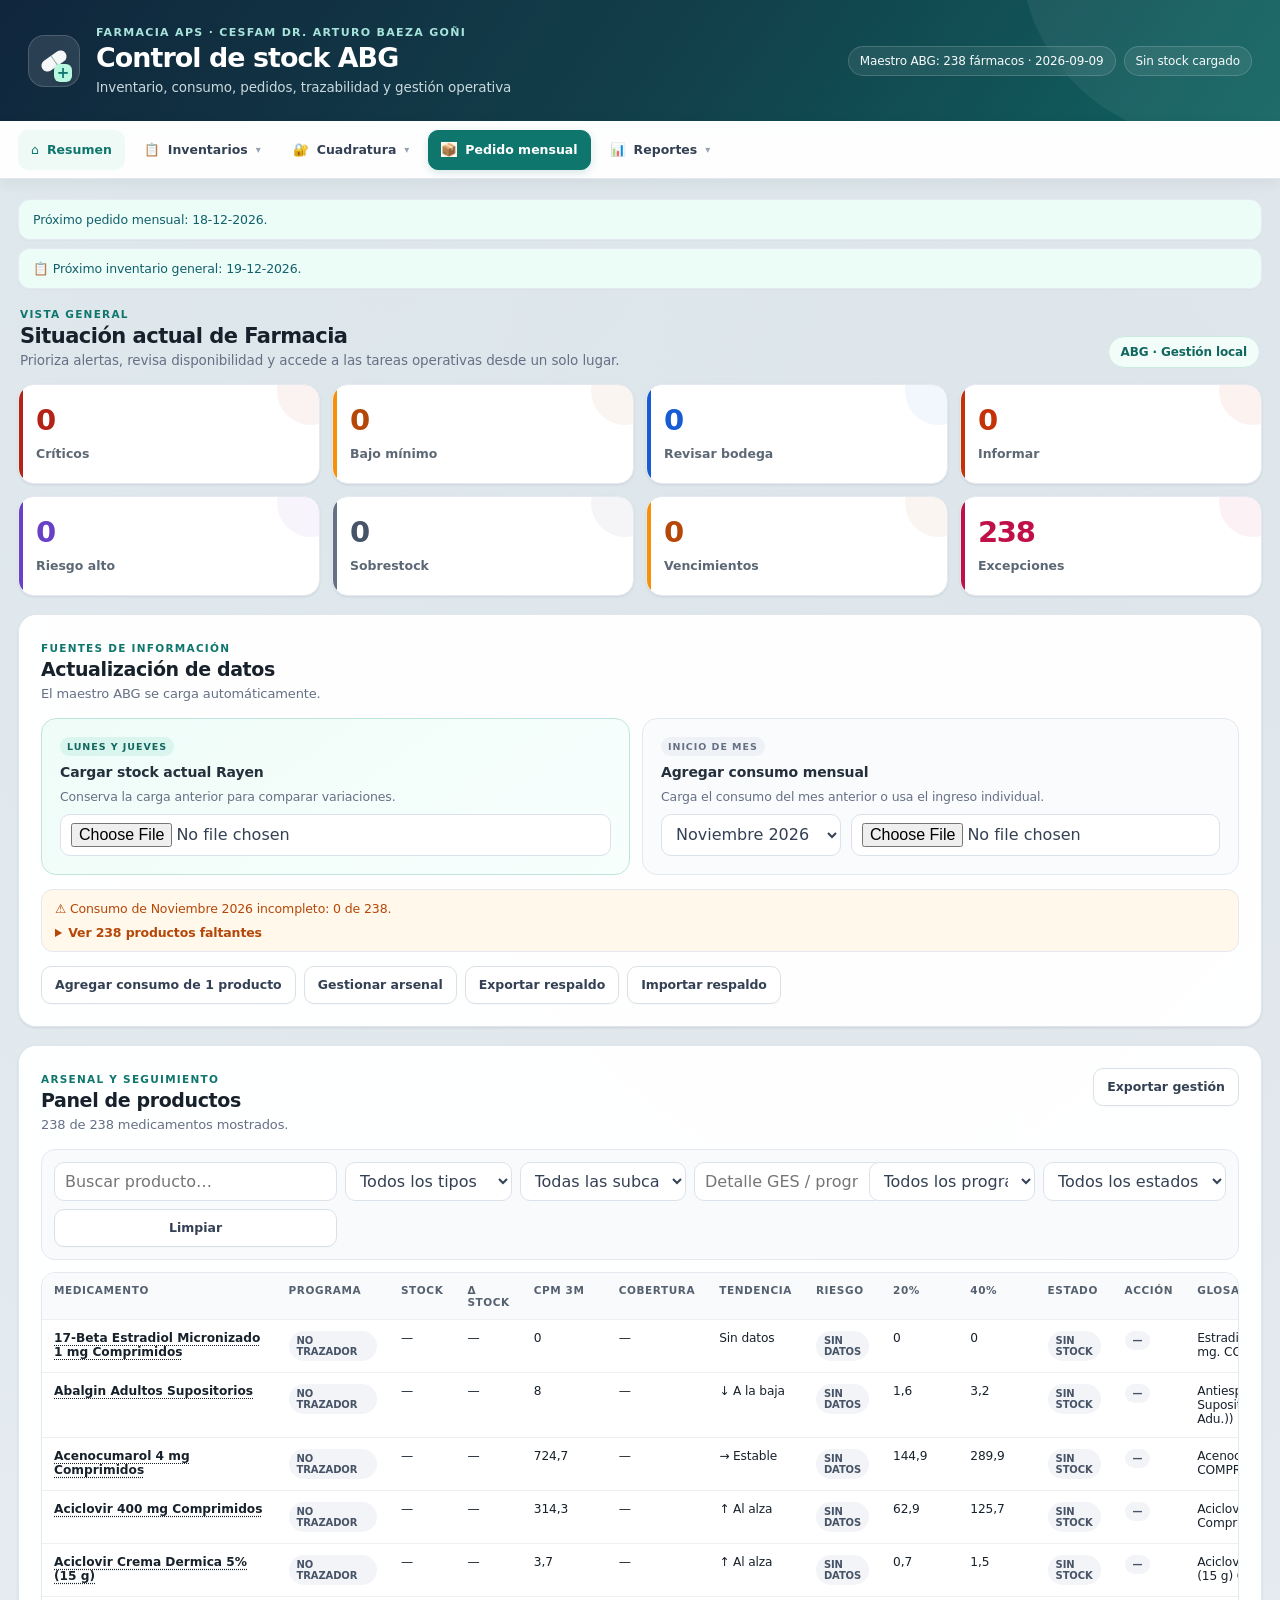
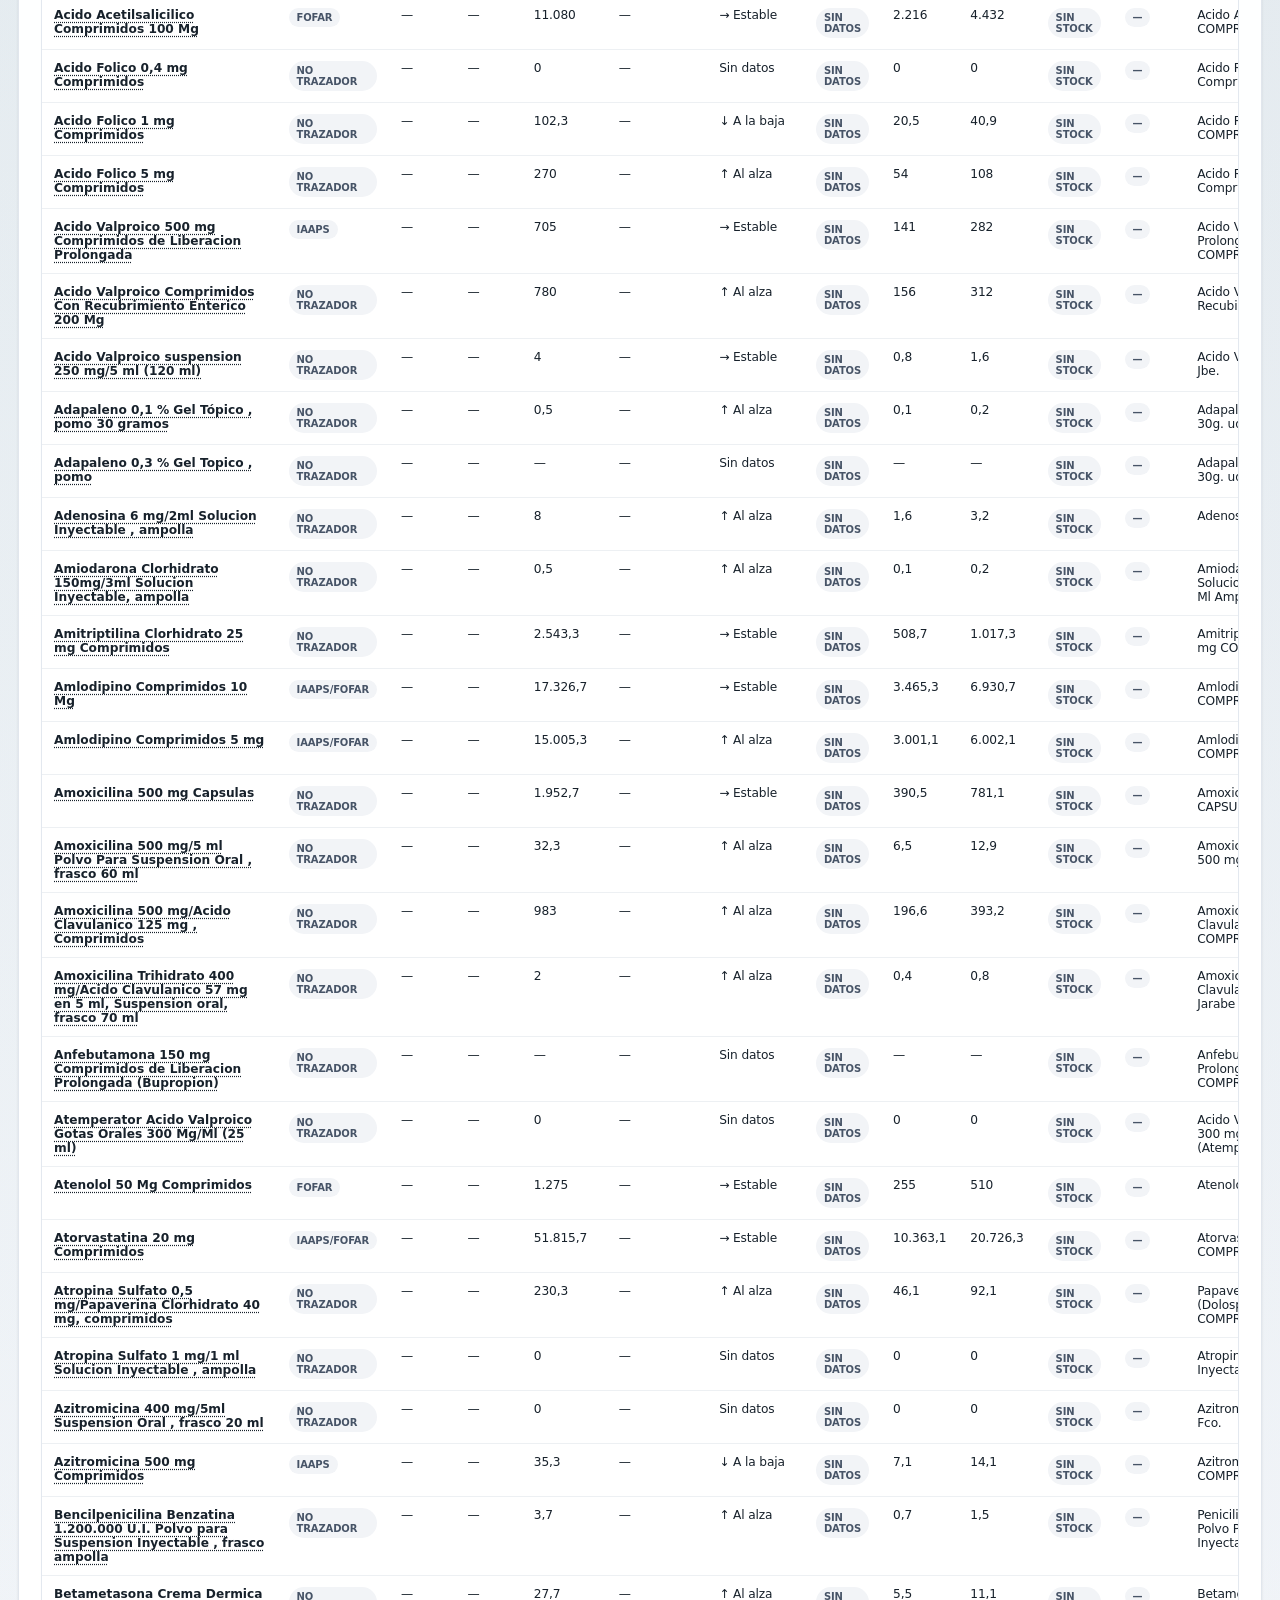
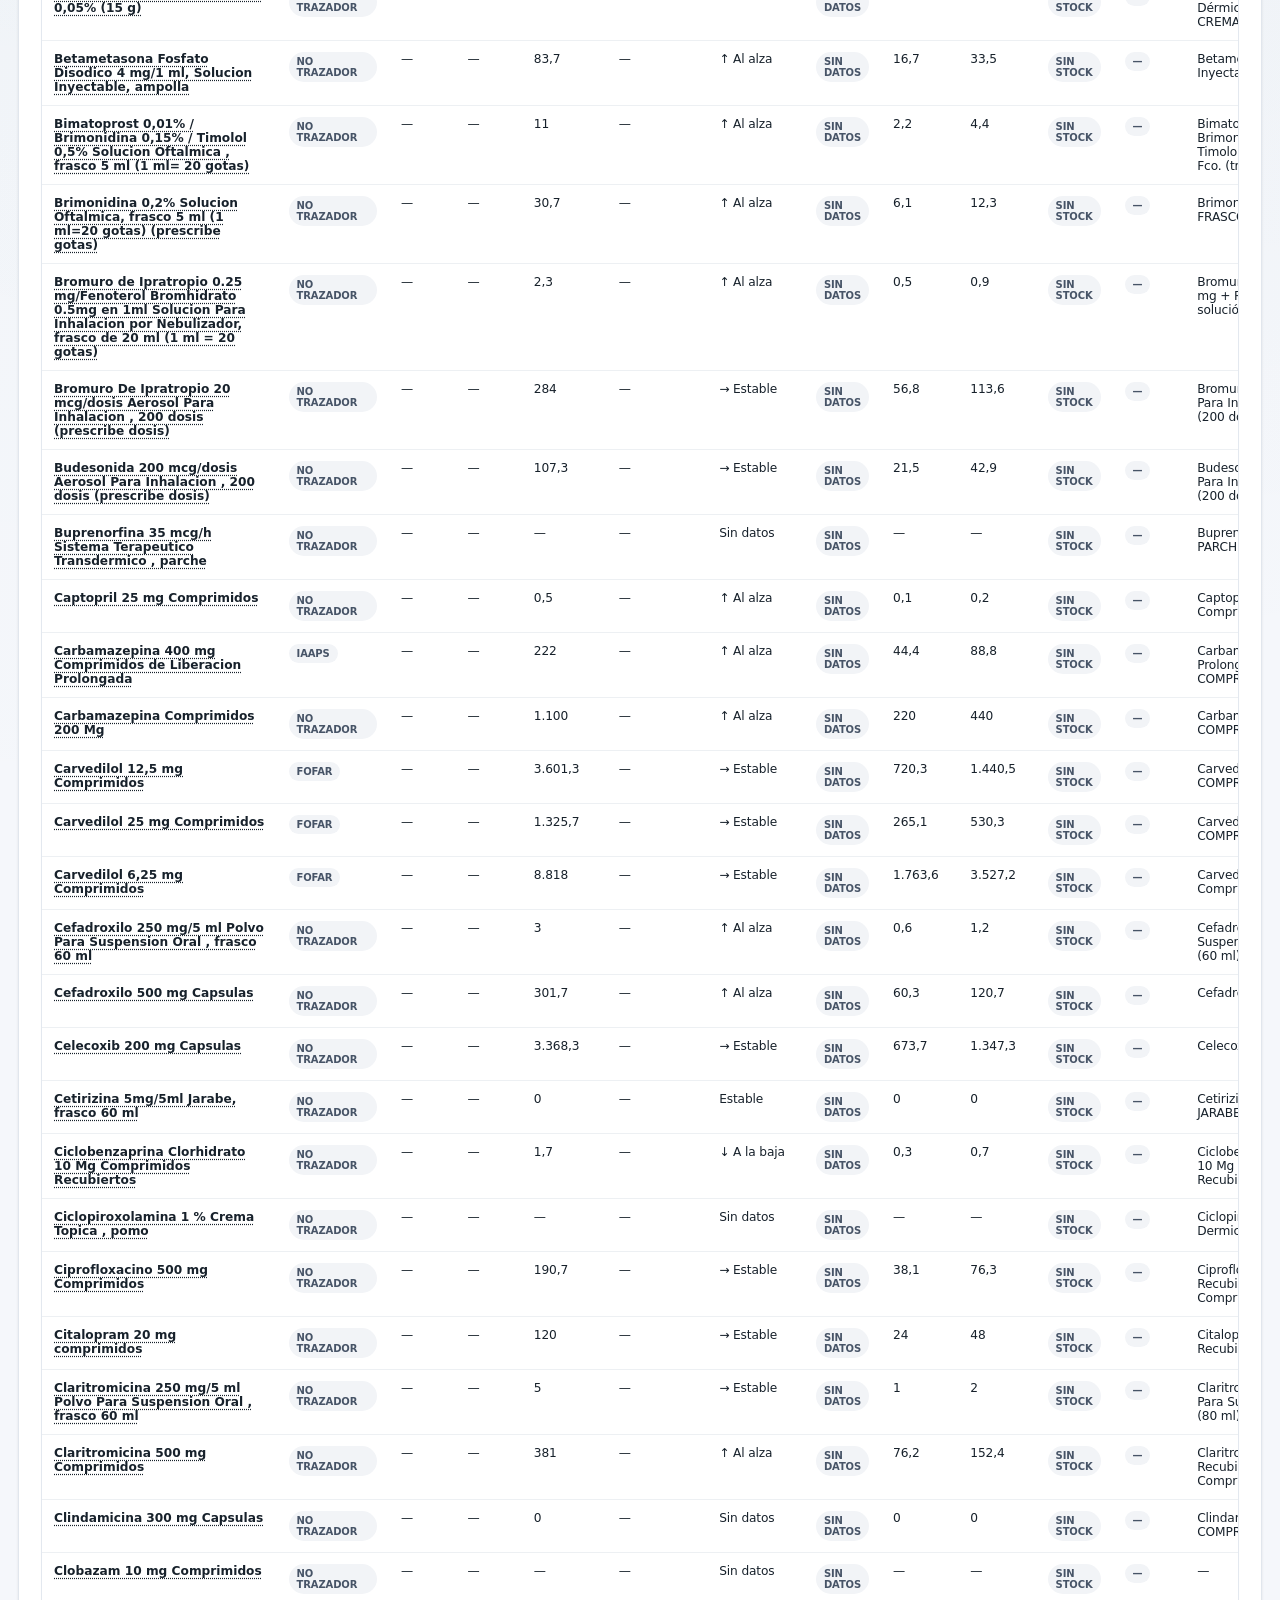
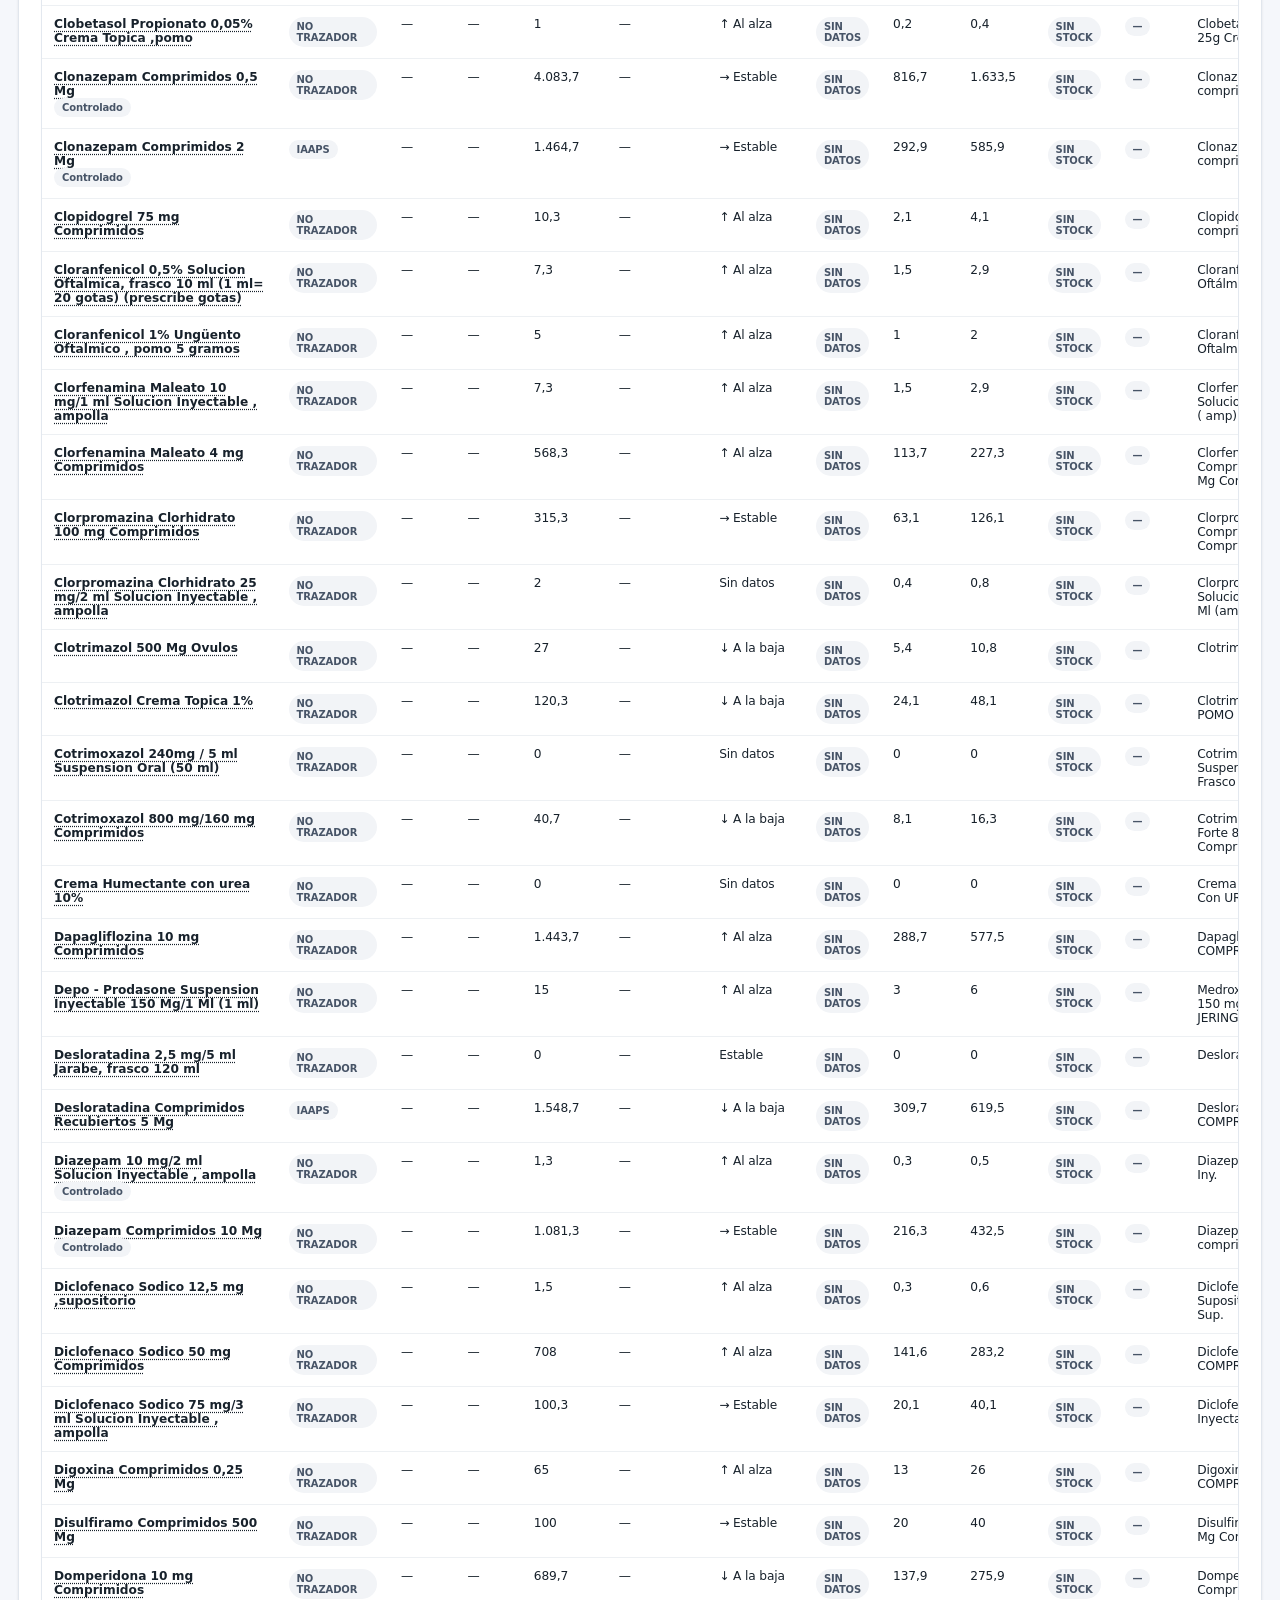
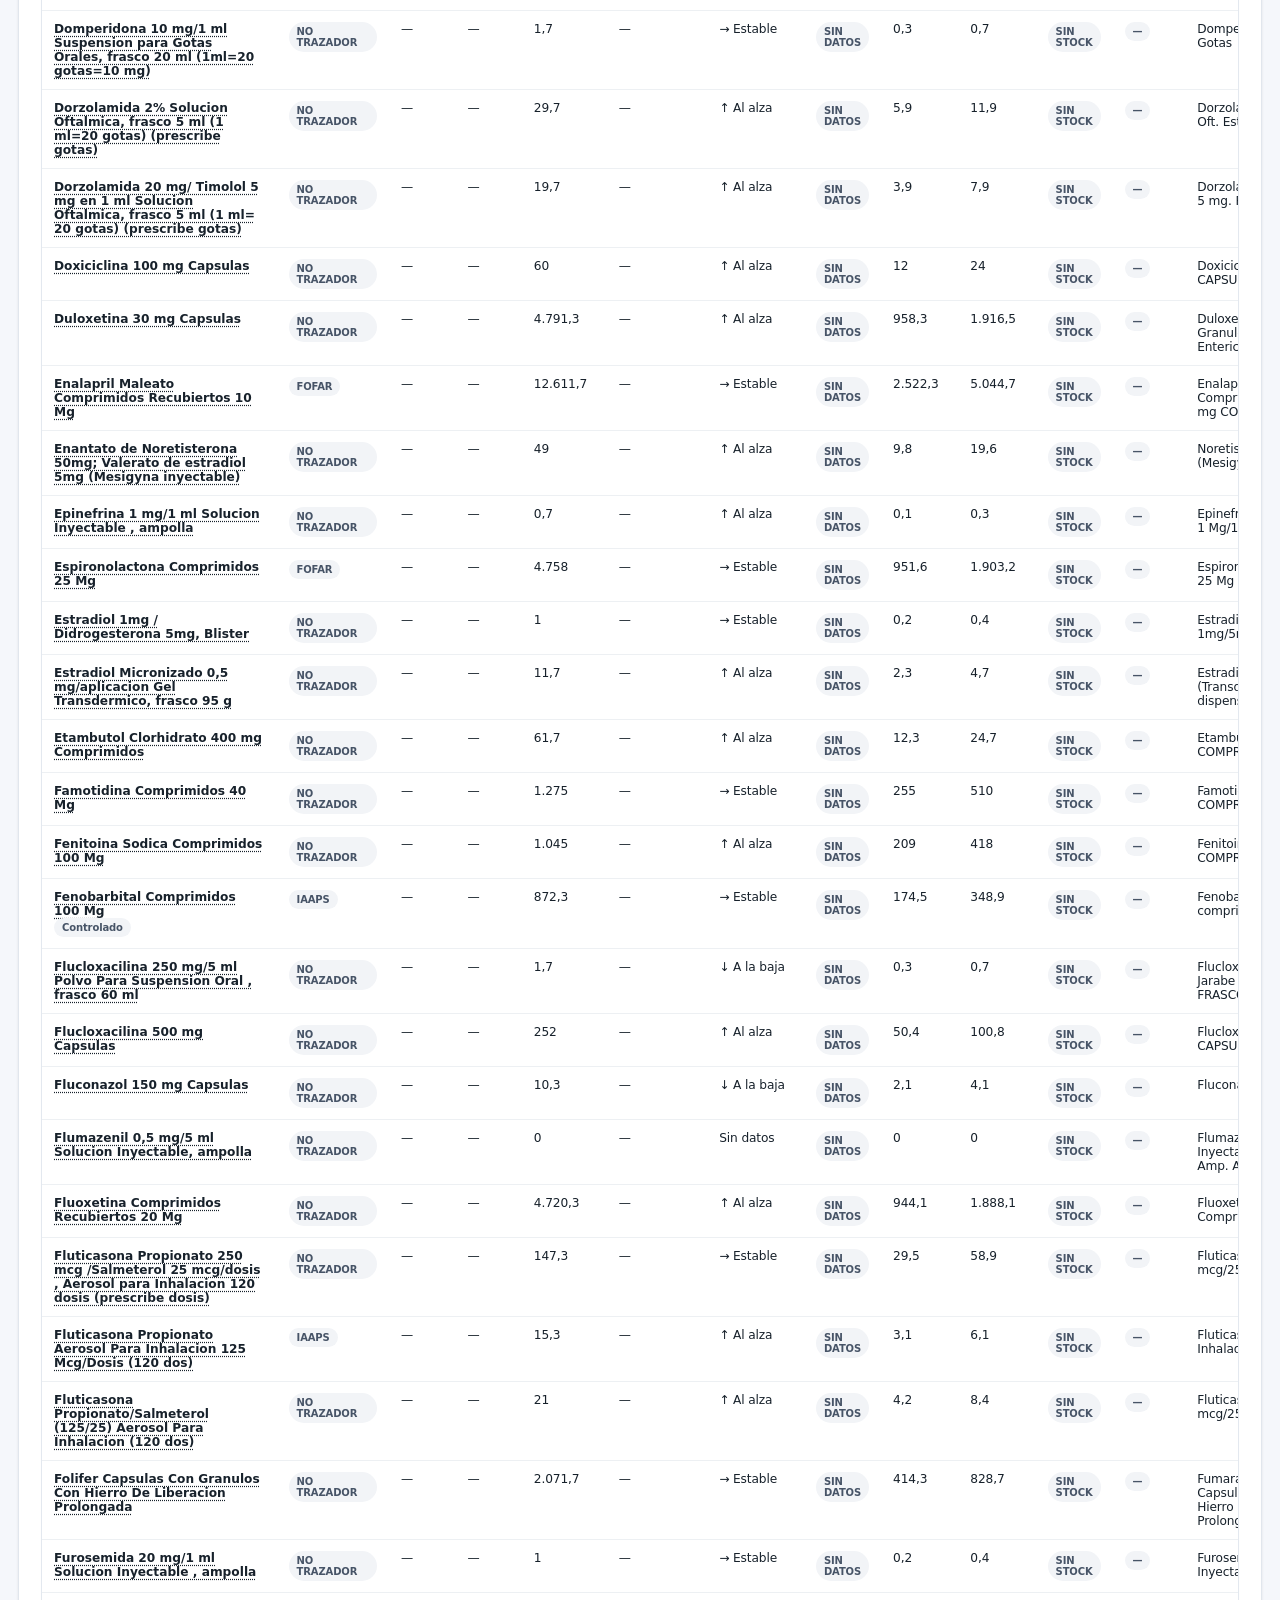
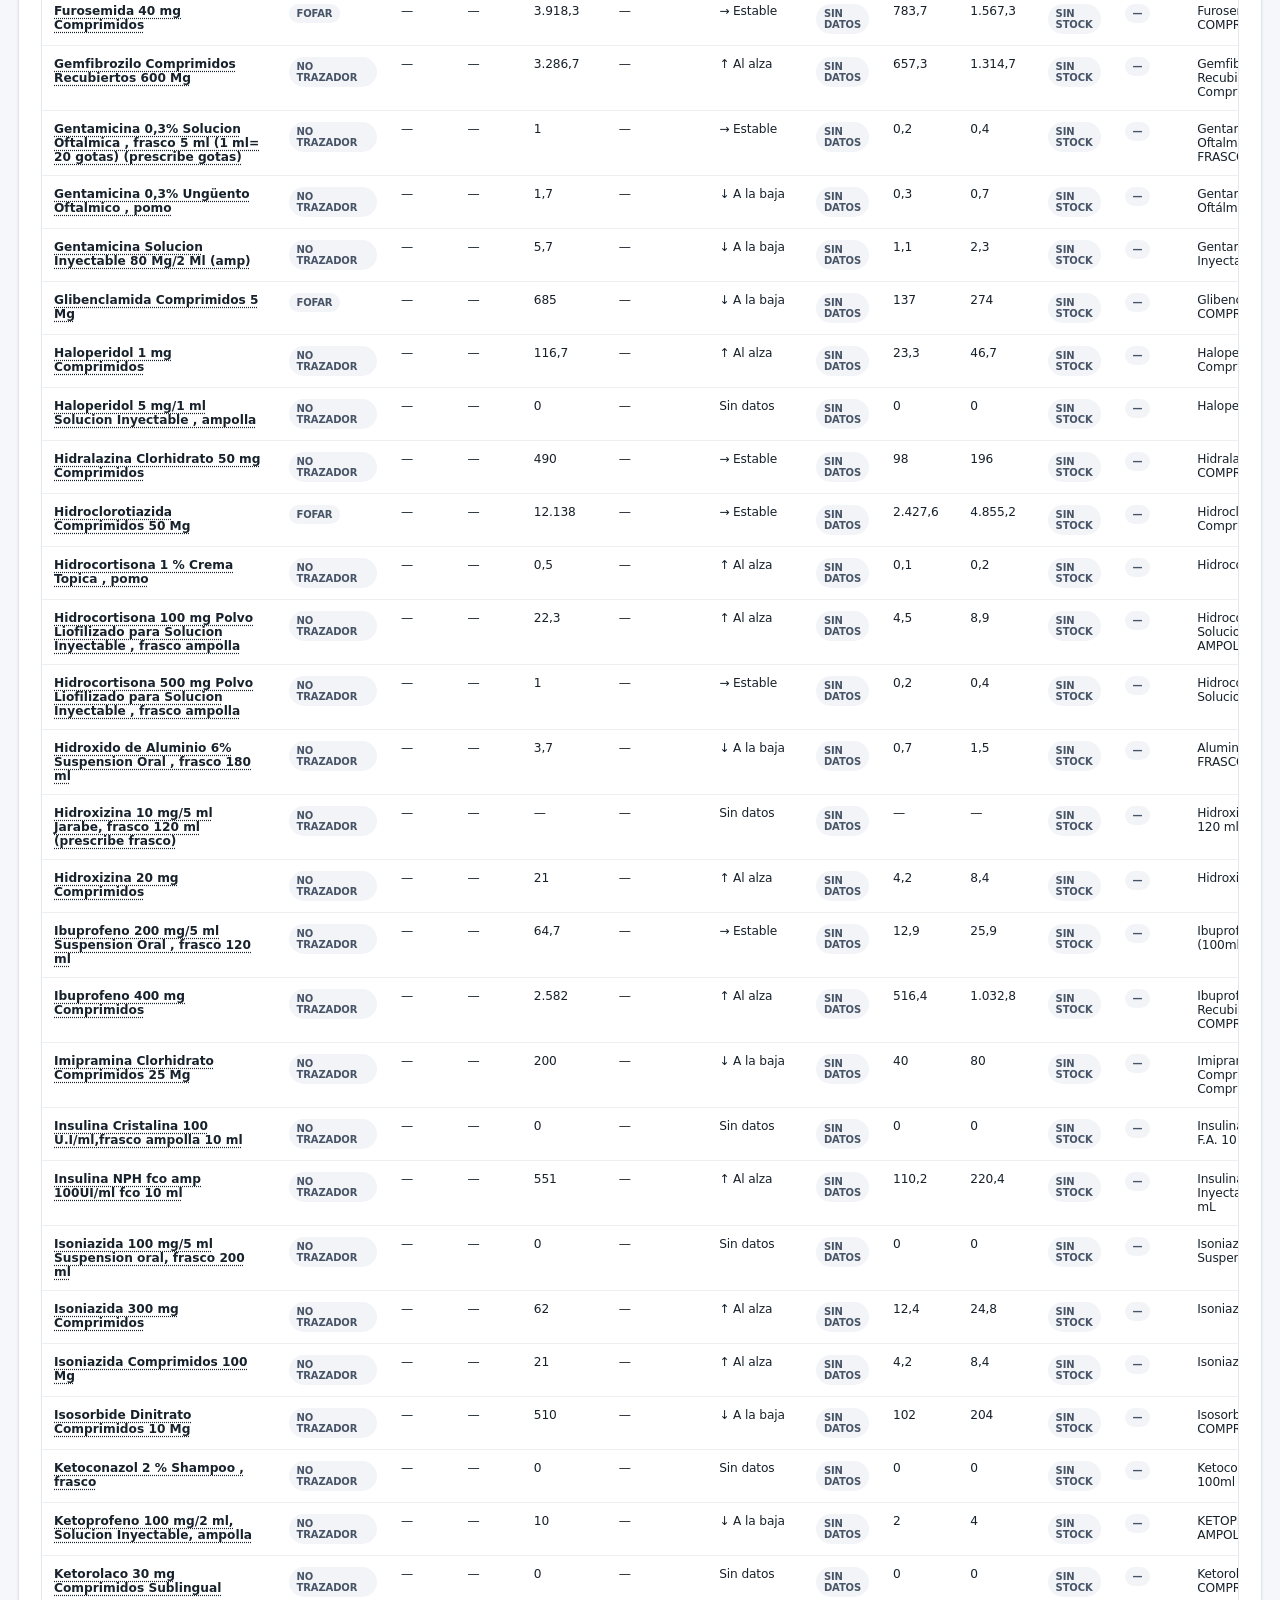
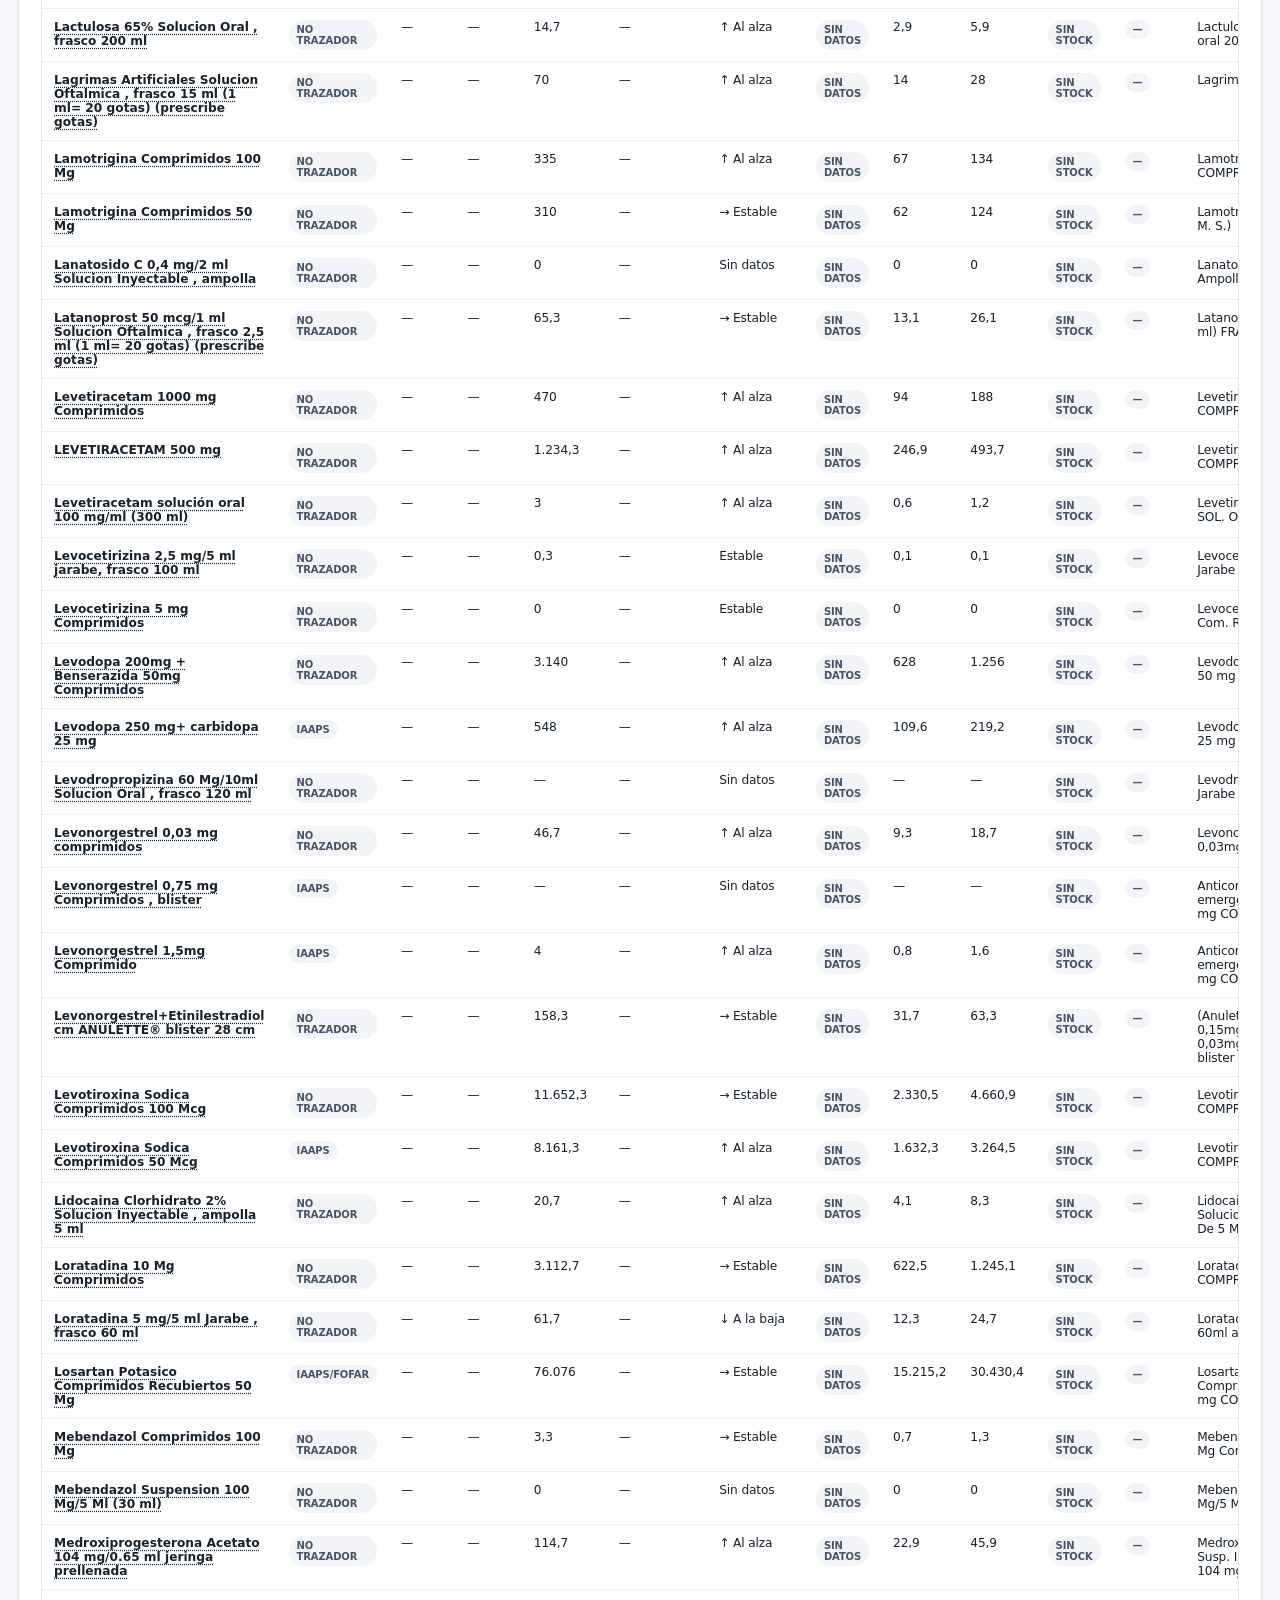
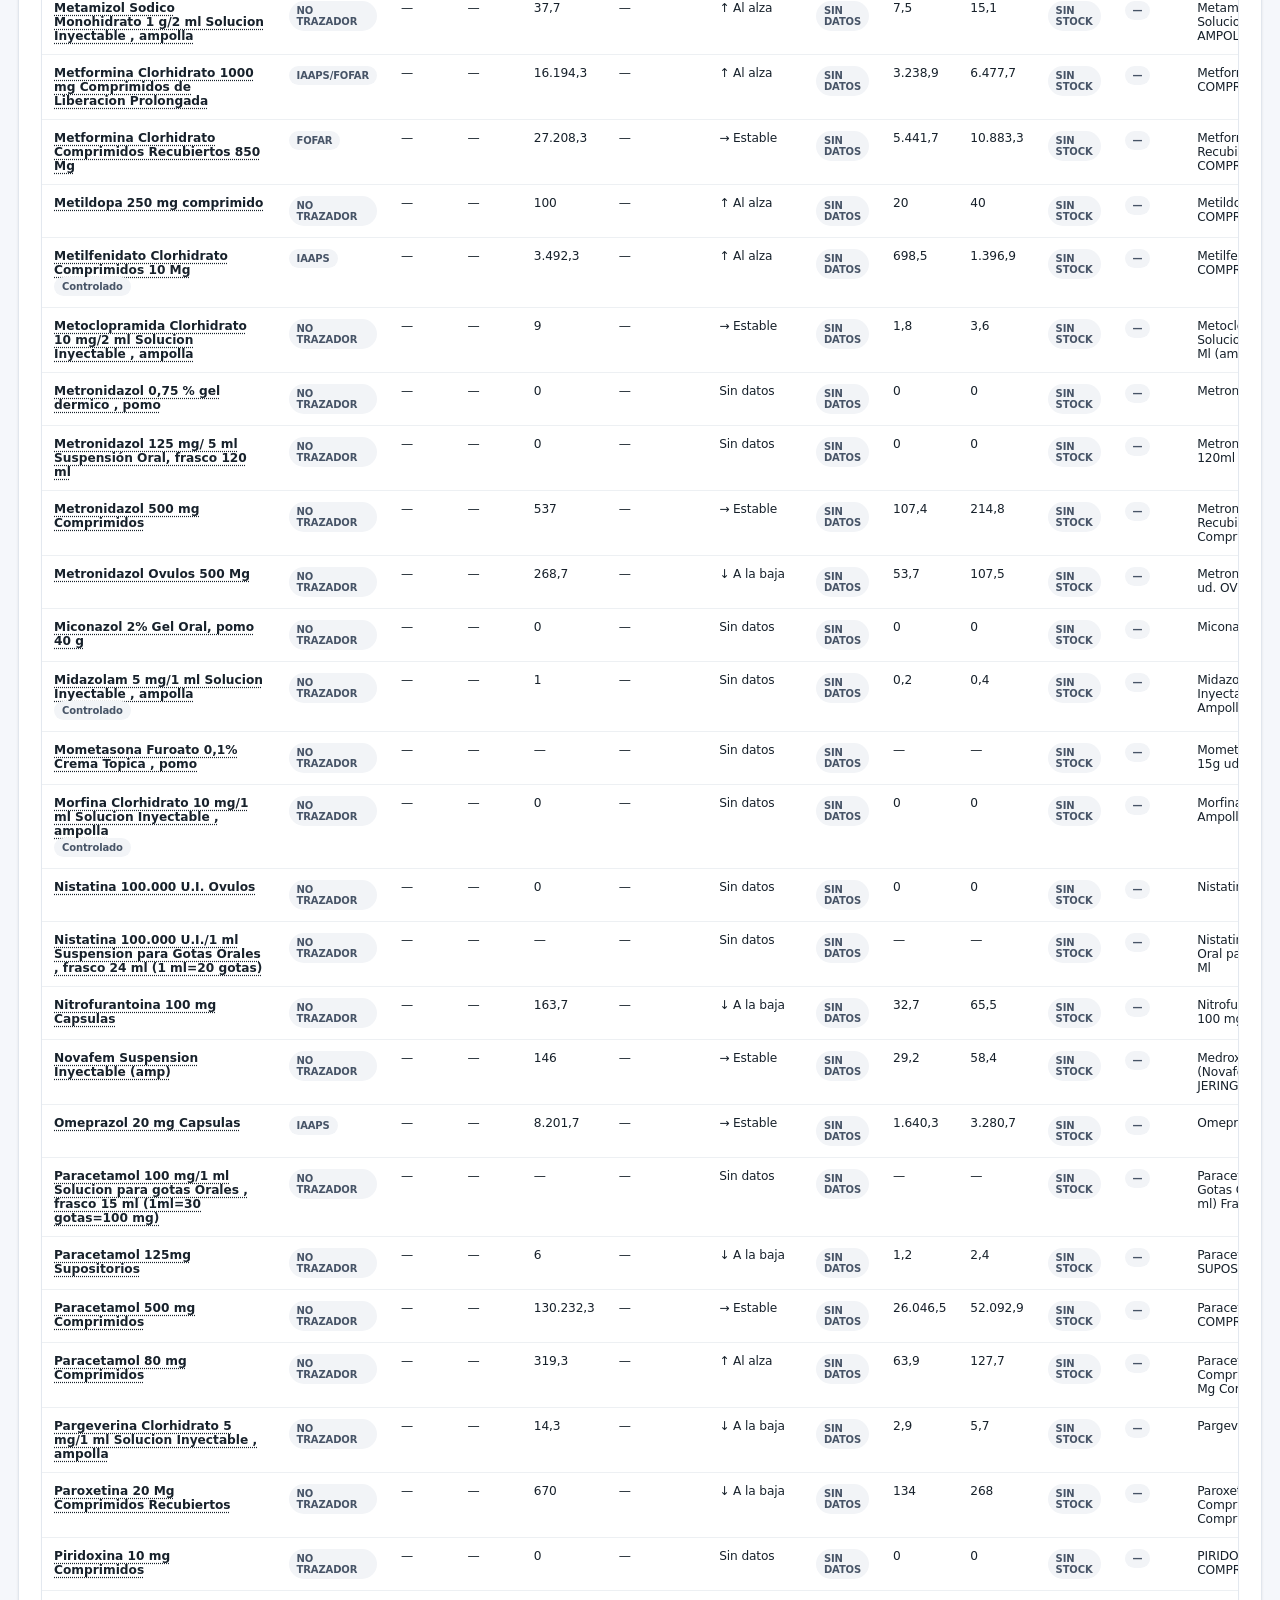
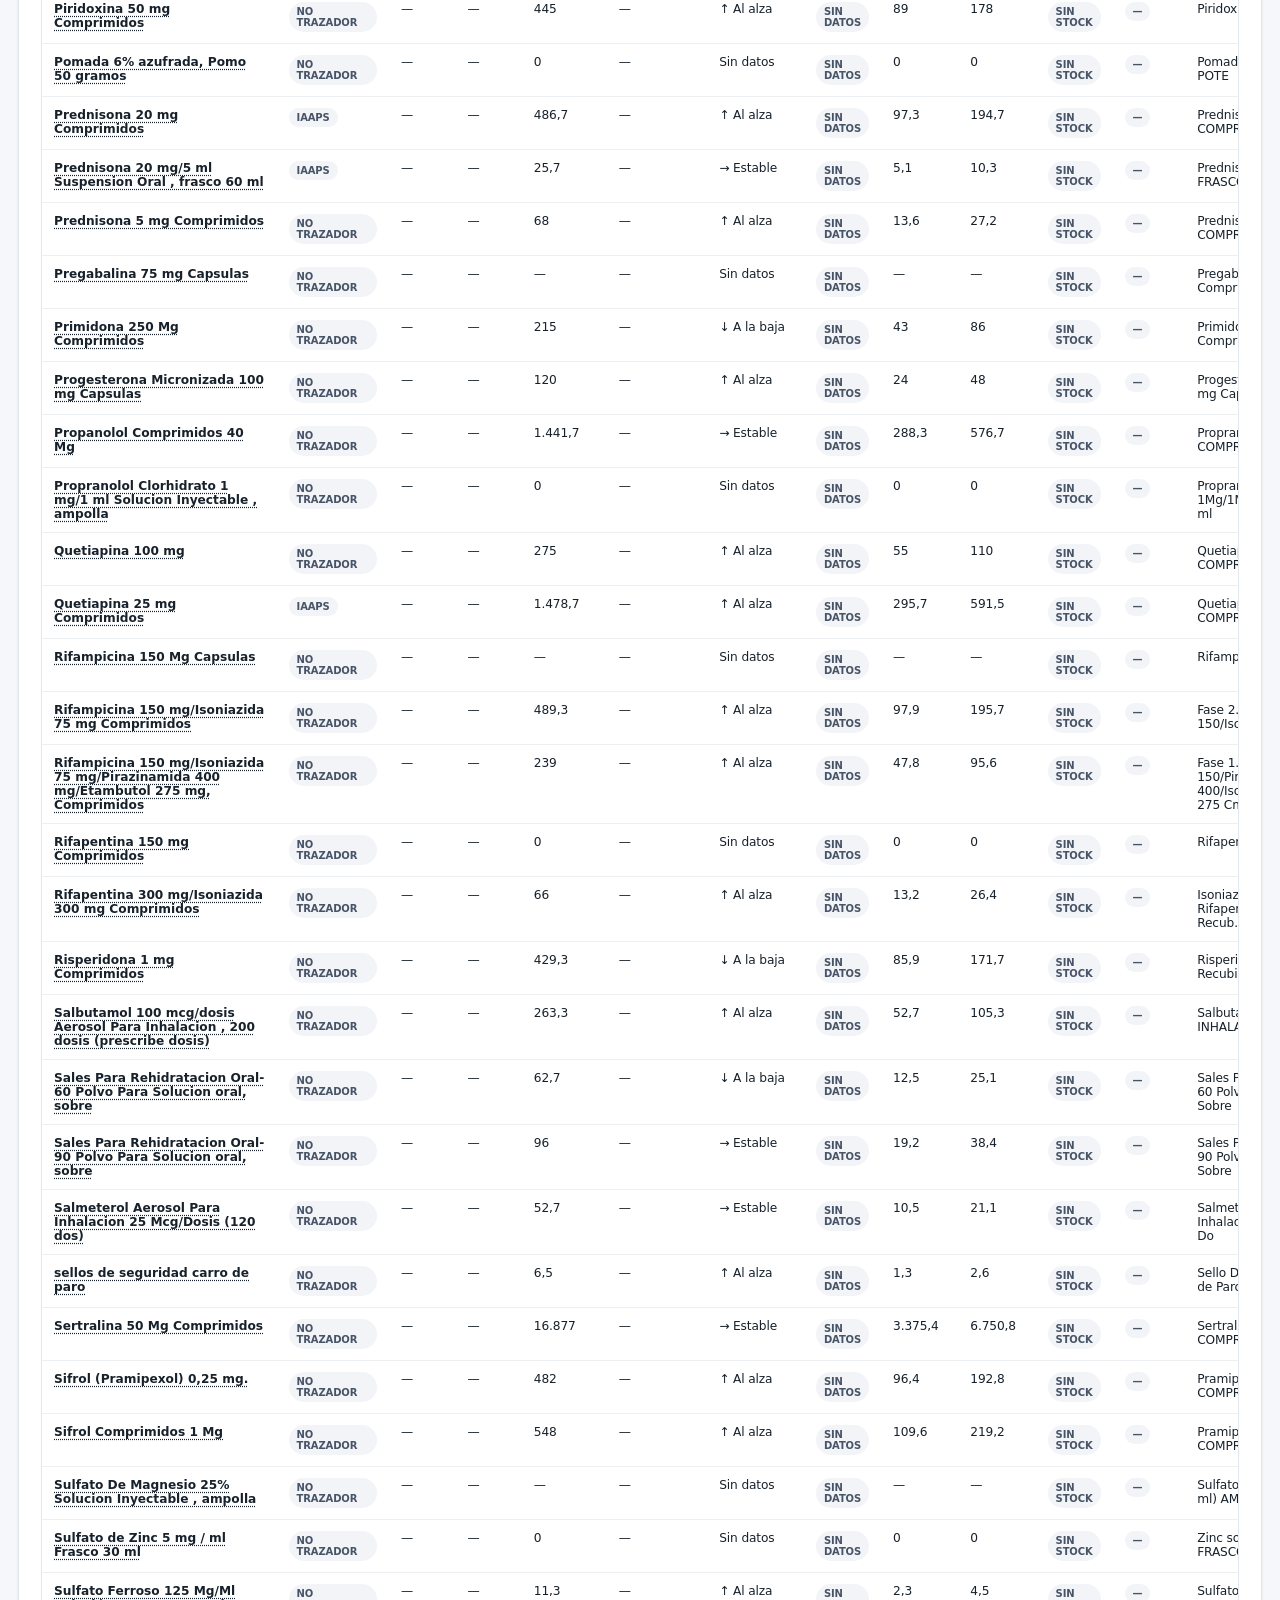
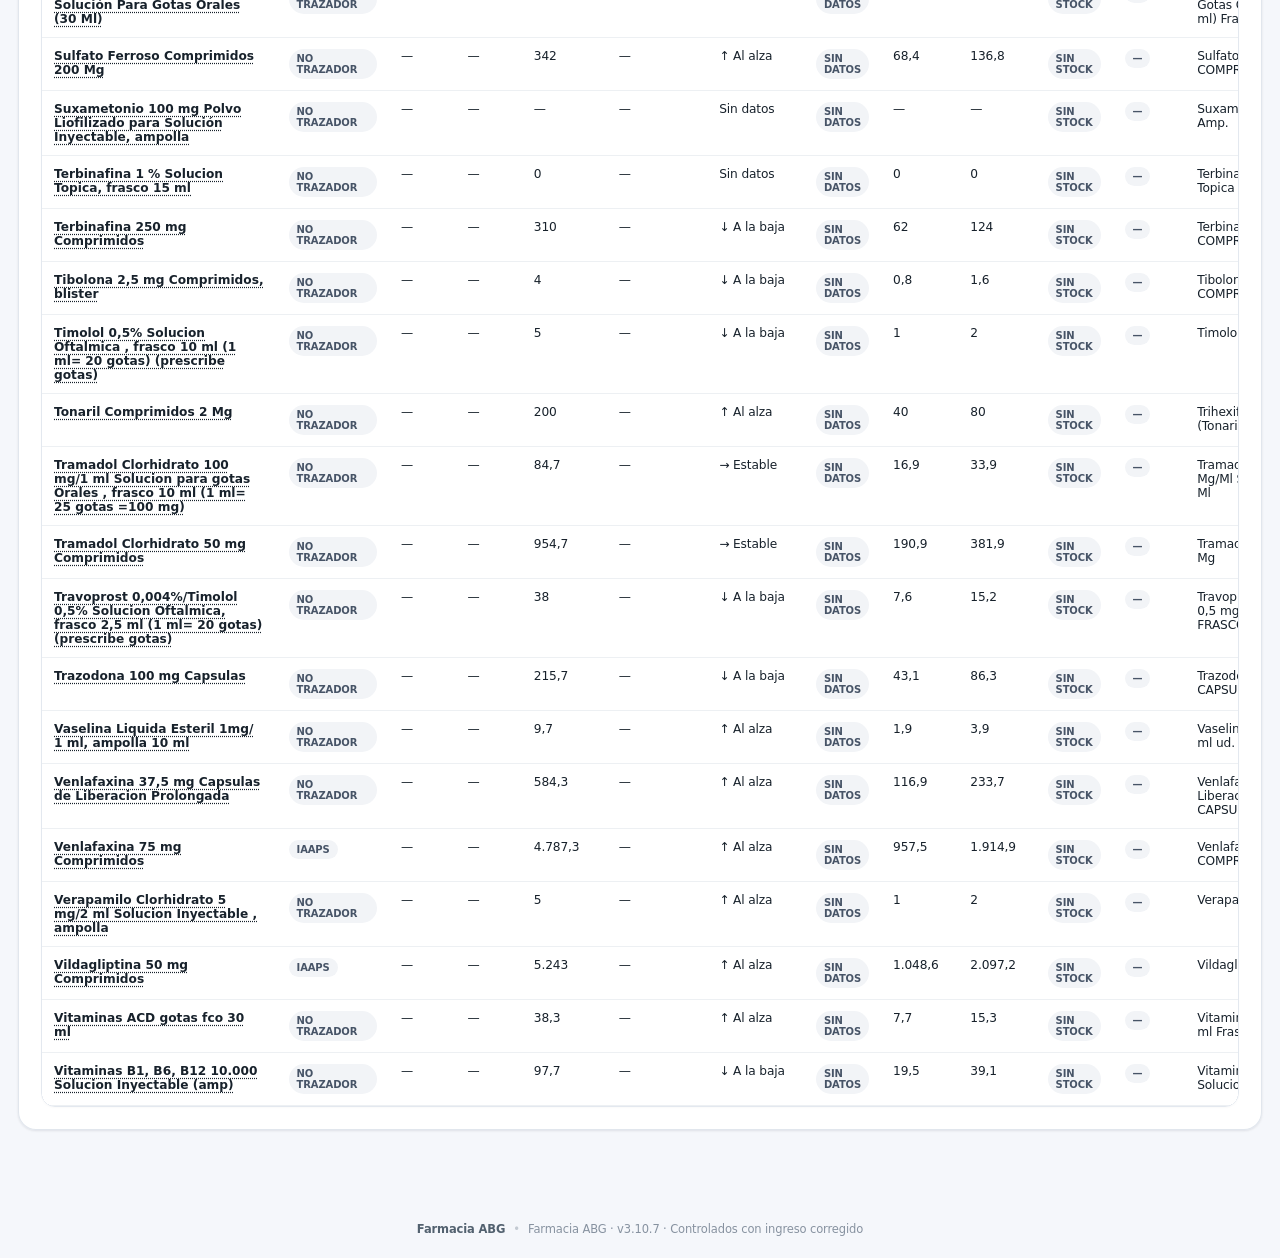
==== commit dcd667de: "Add files via upload" ====
--- a/index.html
+++ b/index.html
@@ -4,7 +4,7 @@
   <meta charset="utf-8">
   <meta name="viewport" content="width=device-width, initial-scale=1">
   <title>Gestión de Inventario Farmacia ABG</title>
-<meta name="app-build" content="v3.10.6">
+<meta name="app-build" content="v3.10.7">
 <style id="abg-inline-styles">
 :root{
   --bg:#f4f7f8;--panel:#fff;--text:#18333c;--muted:#697b83;--line:#dce6e9;
@@ -1163,6 +1163,18 @@
 /* v3.10.6 · permite escritura continua sin perder foco */
 #controlledTable input.inventory-input{caret-color:var(--accent)}
 #controlledTable input.inventory-input:focus{background:#fff}
+
+
+/* v3.10.7 · los tres stocks son editables y escritura continua */
+#controlledTable input.controlled-rayen{
+  background:linear-gradient(180deg,#f7fafc 0%,#edf2f7 100%);
+  border-color:#cbd5e1;
+}
+#controlledTable input.controlled-rayen,
+#controlledTable input.controlled-physical,
+#controlledTable input.controlled-book{
+  font-variant-numeric:tabular-nums;
+}
 
 </style>
 </head>
@@ -1585,7 +1597,7 @@
   </form>
 </dialog>
 
-<footer><span class="footer-brand">Farmacia ABG</span><span class="footer-dot">•</span>Farmacia ABG · v3.10.6 · Controlados con ingreso corregido</footer>
+<footer><span class="footer-brand">Farmacia ABG</span><span class="footer-dot">•</span>Farmacia ABG · v3.10.7 · Controlados con ingreso corregido</footer>
 <dialog id="kpiQuickDialog" class="xlarge-dialog kpi-quick-dialog">
   <div class="dialog-head quick-dialog-head">
     <div>
@@ -2267,55 +2279,106 @@
   const meds=controlledProducts();
   const rows=controlledReconciliation.rows||{};
   $("controlledDate").value=controlledReconciliation.date||todayISO();
+
+  const rayenValue=(m,r)=>{
+    if(r&&r.rayen!==null&&r.rayen!==undefined)return r.rayen;
+    return stockFor(m);
+  };
+
   $("controlledTable").innerHTML=meds.map((m,i)=>{
-    const k=norm(m.glosaABG),r=rows[k]||{},rayen=stockFor(m),physical=r.physical??null,book=r.book??null;
-    const dRay=rayen===null||physical===null?null:rayen-physical,dBook=book===null||physical===null?null:book-physical;
+    const k=norm(m.glosaABG),r=rows[k]||{},rayen=rayenValue(m,r),physical=r.physical??null,book=r.book??null;
+    const dRay=rayen===null||physical===null?null:rayen-physical;
+    const dBook=book===null||physical===null?null:book-physical;
     const ok=dRay===0&&dBook===0,complete=physical!==null&&book!==null&&rayen!==null;
-    return `<tr><td>${esc(m.glosaABG)}</td><td>${fmt(rayen,0)}</td><td><input class="inventory-input controlled-physical" data-k="${esc(k)}" inputmode="numeric" placeholder="0" value="${physical??""}"></td><td><input class="inventory-input controlled-book" data-k="${esc(k)}" inputmode="numeric" placeholder="0" value="${book??""}"></td><td data-cr="${i}">${fmt(dRay,0)}</td><td data-cb="${i}">${fmt(dBook,0)}</td><td data-ce="${i}" class="${ok?"result-ok":complete?"result-diff":""}">${!complete?"Pendiente":ok?"Cuadrado":"Revisar"}</td></tr>`
+    return `<tr>
+      <td>${esc(m.glosaABG)}</td>
+      <td><input class="inventory-input controlled-rayen" data-k="${esc(k)}" inputmode="numeric" placeholder="0" value="${rayen??""}"></td>
+      <td><input class="inventory-input controlled-physical" data-k="${esc(k)}" inputmode="numeric" placeholder="0" value="${physical??""}"></td>
+      <td><input class="inventory-input controlled-book" data-k="${esc(k)}" inputmode="numeric" placeholder="0" value="${book??""}"></td>
+      <td>${fmt(dRay,0)}</td>
+      <td>${fmt(dBook,0)}</td>
+      <td class="${ok?"result-ok":complete?"result-diff":""}">${!complete?"Pendiente":ok?"Cuadrado":"Revisar"}</td>
+    </tr>`;
   }).join("")||'<tr><td colspan="7">No hay medicamentos marcados como controlados en el maestro.</td></tr>';
-  const recalc=()=>{
-    const all=controlledProducts(),rr=controlledReconciliation.rows||{};let complete=0,ok=0;
-    all.forEach(m=>{const r=rr[norm(m.glosaABG)]||{},ray=stockFor(m);if(ray!==null&&r.physical!==null&&r.physical!==undefined&&r.book!==null&&r.book!==undefined){complete++;if(ray===r.physical&&r.book===r.physical)ok++}});
+
+  const recalcSummary=()=>{
+    const all=controlledProducts(),rr=controlledReconciliation.rows||{};
+    let complete=0,ok=0;
+    all.forEach(m=>{
+      const r=rr[norm(m.glosaABG)]||{};
+      const ray=(r.rayen!==null&&r.rayen!==undefined)?r.rayen:stockFor(m);
+      const physical=r.physical??null,book=r.book??null;
+      if(ray!==null&&physical!==null&&book!==null){
+        complete++;
+        if(ray===physical&&book===physical)ok++;
+      }
+    });
     $("controlledSummary").textContent=`${complete}/${all.length} completos · ${ok} cuadrado(s) · ${Math.max(0,complete-ok)} con diferencia`;
   };
-  document.querySelectorAll(".controlled-physical,.controlled-book").forEach(inp=>inp.oninput=()=>{
-    const k=inp.dataset.k,v=inp.value.replace(/\D/g,"");
-    inp.value=v;
-    controlledReconciliation.rows=controlledReconciliation.rows||{};
-    controlledReconciliation.rows[k]=controlledReconciliation.rows[k]||{physical:null,book:null};
-    if(inp.classList.contains("controlled-physical"))controlledReconciliation.rows[k].physical=v===""?null:Number(v);
-    else controlledReconciliation.rows[k].book=v===""?null:Number(v);
-
-    const row=inp.closest("tr");
-    const m=meds.find(x=>norm(x.glosaABG)===k);
-    const r=controlledReconciliation.rows[k]||{};
-    const rayen=m?stockFor(m):null;
-    const physical=r.physical??null,book=r.book??null;
-    const dRay=rayen===null||physical===null?null:rayen-physical;
-    const dBook=book===null||physical===null?null:book-physical;
-    const complete=rayen!==null&&physical!==null&&book!==null;
-    const ok=complete&&dRay===0&&dBook===0;
-    if(row){
-      const cells=row.querySelectorAll("td");
-      if(cells[4])cells[4].textContent=fmt(dRay,0);
-      if(cells[5])cells[5].textContent=fmt(dBook,0);
-      if(cells[6]){
-        cells[6].textContent=!complete?"Pendiente":ok?"Cuadrado":"Revisar";
-        cells[6].className=ok?"result-ok":complete?"result-diff":"";
+
+  document.querySelectorAll(".controlled-rayen,.controlled-physical,.controlled-book").forEach(inp=>{
+    inp.addEventListener("input",()=>{
+      const k=inp.dataset.k;
+      const cleaned=inp.value.replace(/\D/g,"");
+      if(inp.value!==cleaned)inp.value=cleaned;
+
+      controlledReconciliation.rows=controlledReconciliation.rows||{};
+      controlledReconciliation.rows[k]=controlledReconciliation.rows[k]||{rayen:null,physical:null,book:null};
+
+      const r=controlledReconciliation.rows[k];
+      const value=cleaned===""?null:Number(cleaned);
+
+      if(inp.classList.contains("controlled-rayen"))r.rayen=value;
+      else if(inp.classList.contains("controlled-physical"))r.physical=value;
+      else r.book=value;
+
+      const m=meds.find(x=>norm(x.glosaABG)===k);
+      const rayen=(r.rayen!==null&&r.rayen!==undefined)?r.rayen:(m?stockFor(m):null);
+      const physical=r.physical??null,book=r.book??null;
+      const dRay=rayen===null||physical===null?null:rayen-physical;
+      const dBook=book===null||physical===null?null:book-physical;
+      const complete=rayen!==null&&physical!==null&&book!==null;
+      const ok=complete&&dRay===0&&dBook===0;
+
+      const tr=inp.closest("tr");
+      if(tr){
+        const tds=tr.querySelectorAll("td");
+        tds[4].textContent=fmt(dRay,0);
+        tds[5].textContent=fmt(dBook,0);
+        tds[6].textContent=!complete?"Pendiente":ok?"Cuadrado":"Revisar";
+        tds[6].className=ok?"result-ok":complete?"result-diff":"";
       }
-    }
-    recalc();
+
+      recalcSummary();
+    });
   });
-  recalc();
-}
+
+  recalcSummary();
+}
+
 function saveControlledReconciliation(){
   controlledReconciliation.date=$("controlledDate").value||todayISO();
   save(STORAGE.controlledReconciliation,controlledReconciliation);
-  renderControlledReconciliation();alert("Cuadre de controlados guardado en este equipo.")
-}
+  renderControlledReconciliation();
+  alert("Cuadre de controlados guardado en este equipo.");
+}
+
 function exportControlledReconciliation(){
-  const rows=controlledProducts().map(m=>{const r=(controlledReconciliation.rows||{})[norm(m.glosaABG)]||{},ray=stockFor(m),physical=r.physical??null,book=r.book??null;return {Medicamento:m.glosaABG,"Stock Rayen":ray,"Stock físico":physical,"Stock libro":book,"Rayen - físico":ray===null||physical===null?null:ray-physical,"Libro - físico":book===null||physical===null?null:book-physical,Estado:ray!==null&&physical!==null&&book!==null?(ray===physical&&book===physical?"Cuadrado":"Revisar"):"Pendiente"}});
-  exportWorkbook({"Cuadre controlados":rows},`Cuadre_controlados_ABG_${$("controlledDate").value||todayISO()}.xlsx`)
+  const rows=controlledProducts().map(m=>{
+    const r=(controlledReconciliation.rows||{})[norm(m.glosaABG)]||{};
+    const ray=(r.rayen!==null&&r.rayen!==undefined)?r.rayen:stockFor(m);
+    const physical=r.physical??null,book=r.book??null;
+    return {
+      Medicamento:m.glosaABG,
+      "Stock Rayen":ray,
+      "Stock físico":physical,
+      "Stock libro":book,
+      "Rayen - físico":ray===null||physical===null?null:ray-physical,
+      "Libro - físico":book===null||physical===null?null:book-physical,
+      Estado:ray!==null&&physical!==null&&book!==null?(ray===physical&&book===physical?"Cuadrado":"Revisar"):"Pendiente"
+    };
+  });
+  exportWorkbook({"Cuadre controlados":rows},`Cuadre_controlados_ABG_${$("controlledDate").value||todayISO()}.xlsx`);
 }
 async function fetchAllSupabase(makeQuery,batch=1000){const out=[];let from=0;while(true){const {data,error}=await makeQuery().range(from,from+batch-1);if(error)throw error;out.push(...(data||[]));if((data||[]).length<batch)break;from+=batch}return out}
 function mhCpmFor(productId,cons){const a=cons.filter(x=>x.product_id===productId).sort((a,b)=>String(a.month).localeCompare(String(b.month))).slice(-3).map(x=>Number(x.quantity));return a.length?a.reduce((s,v)=>s+v,0)/a.length:null}
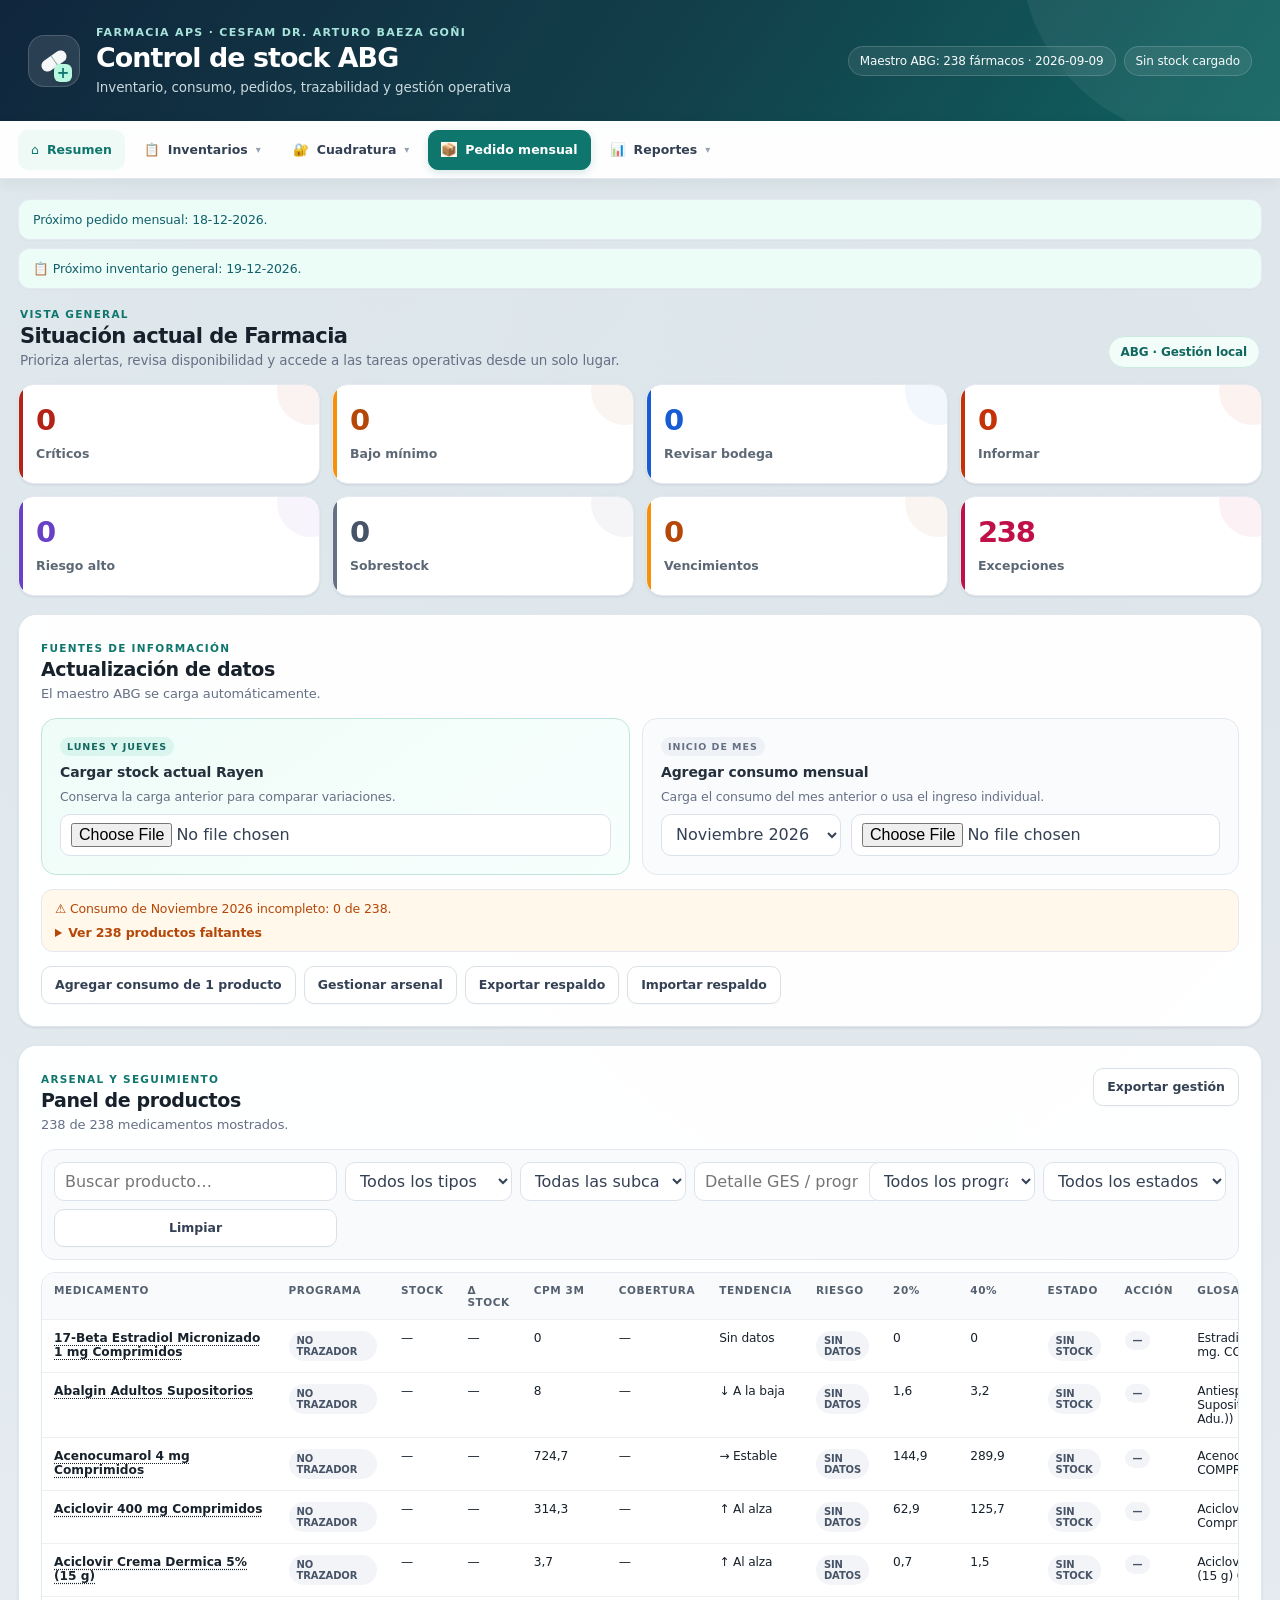
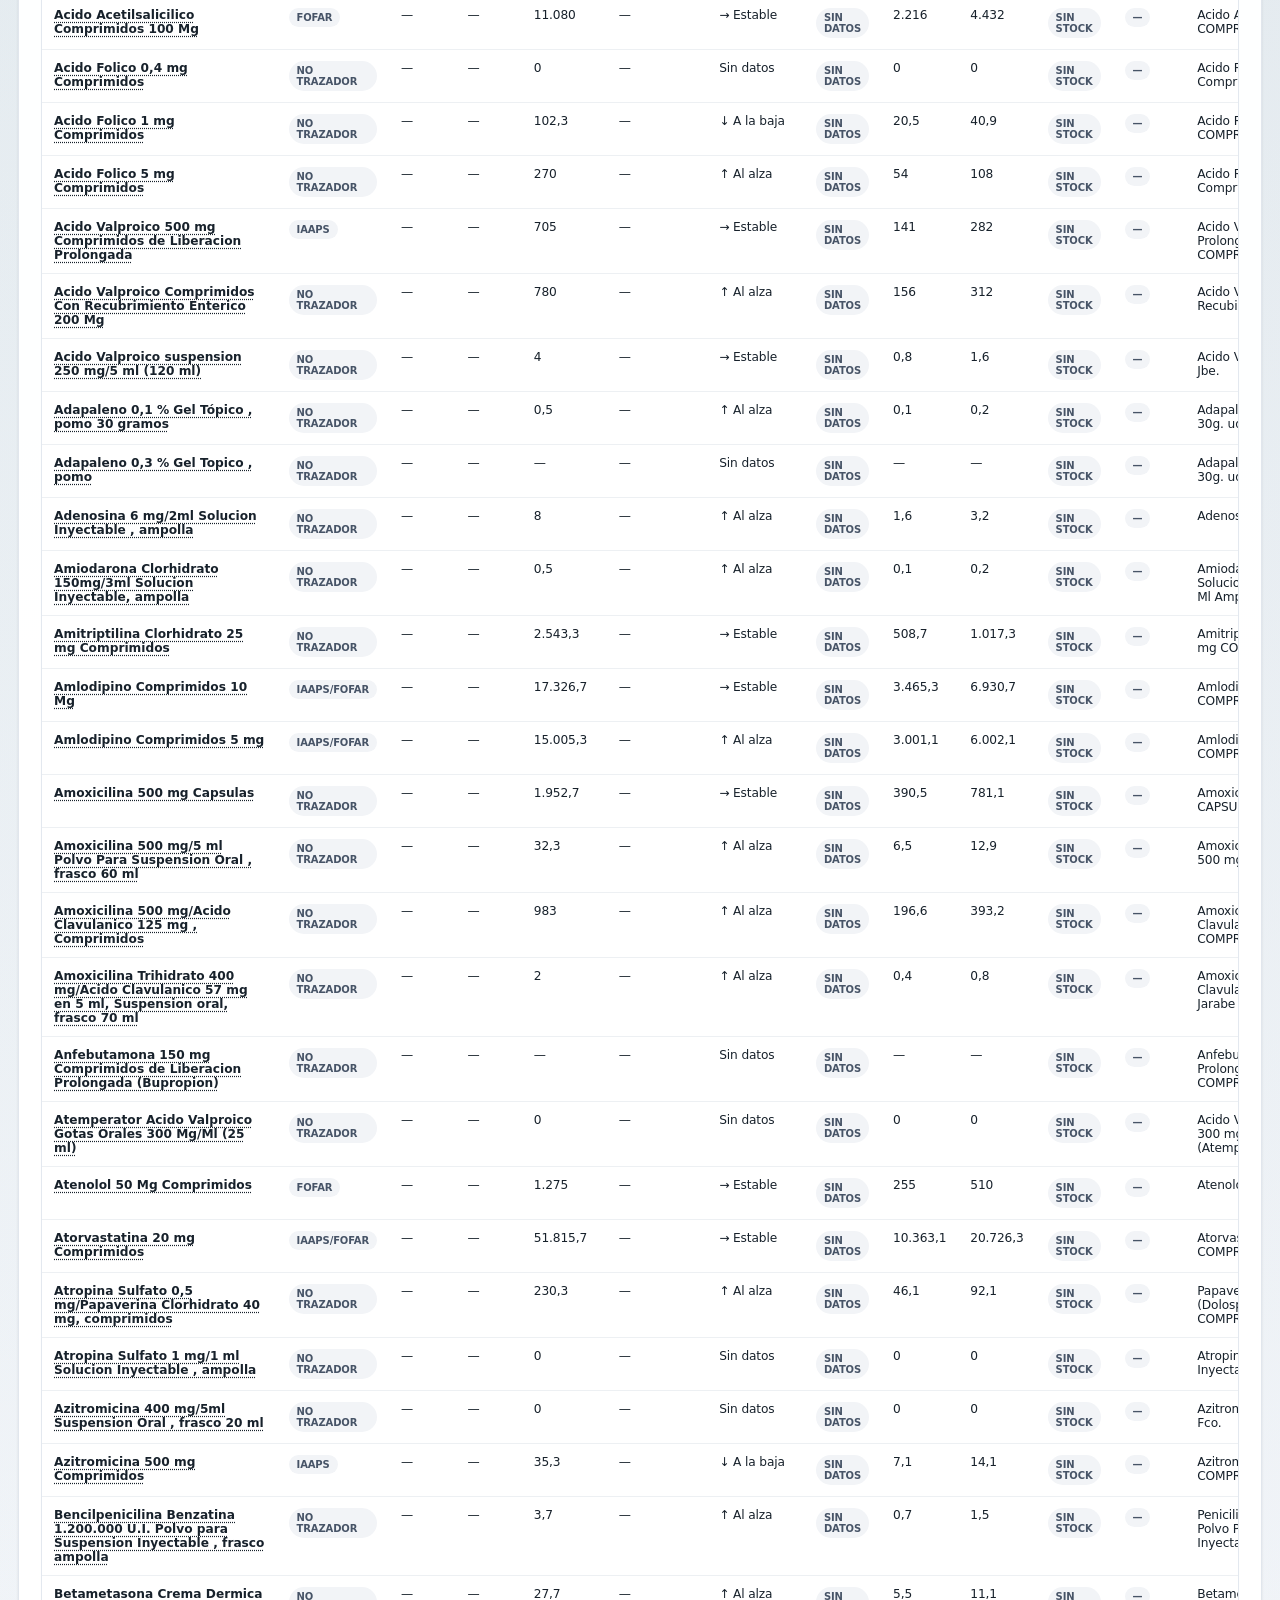
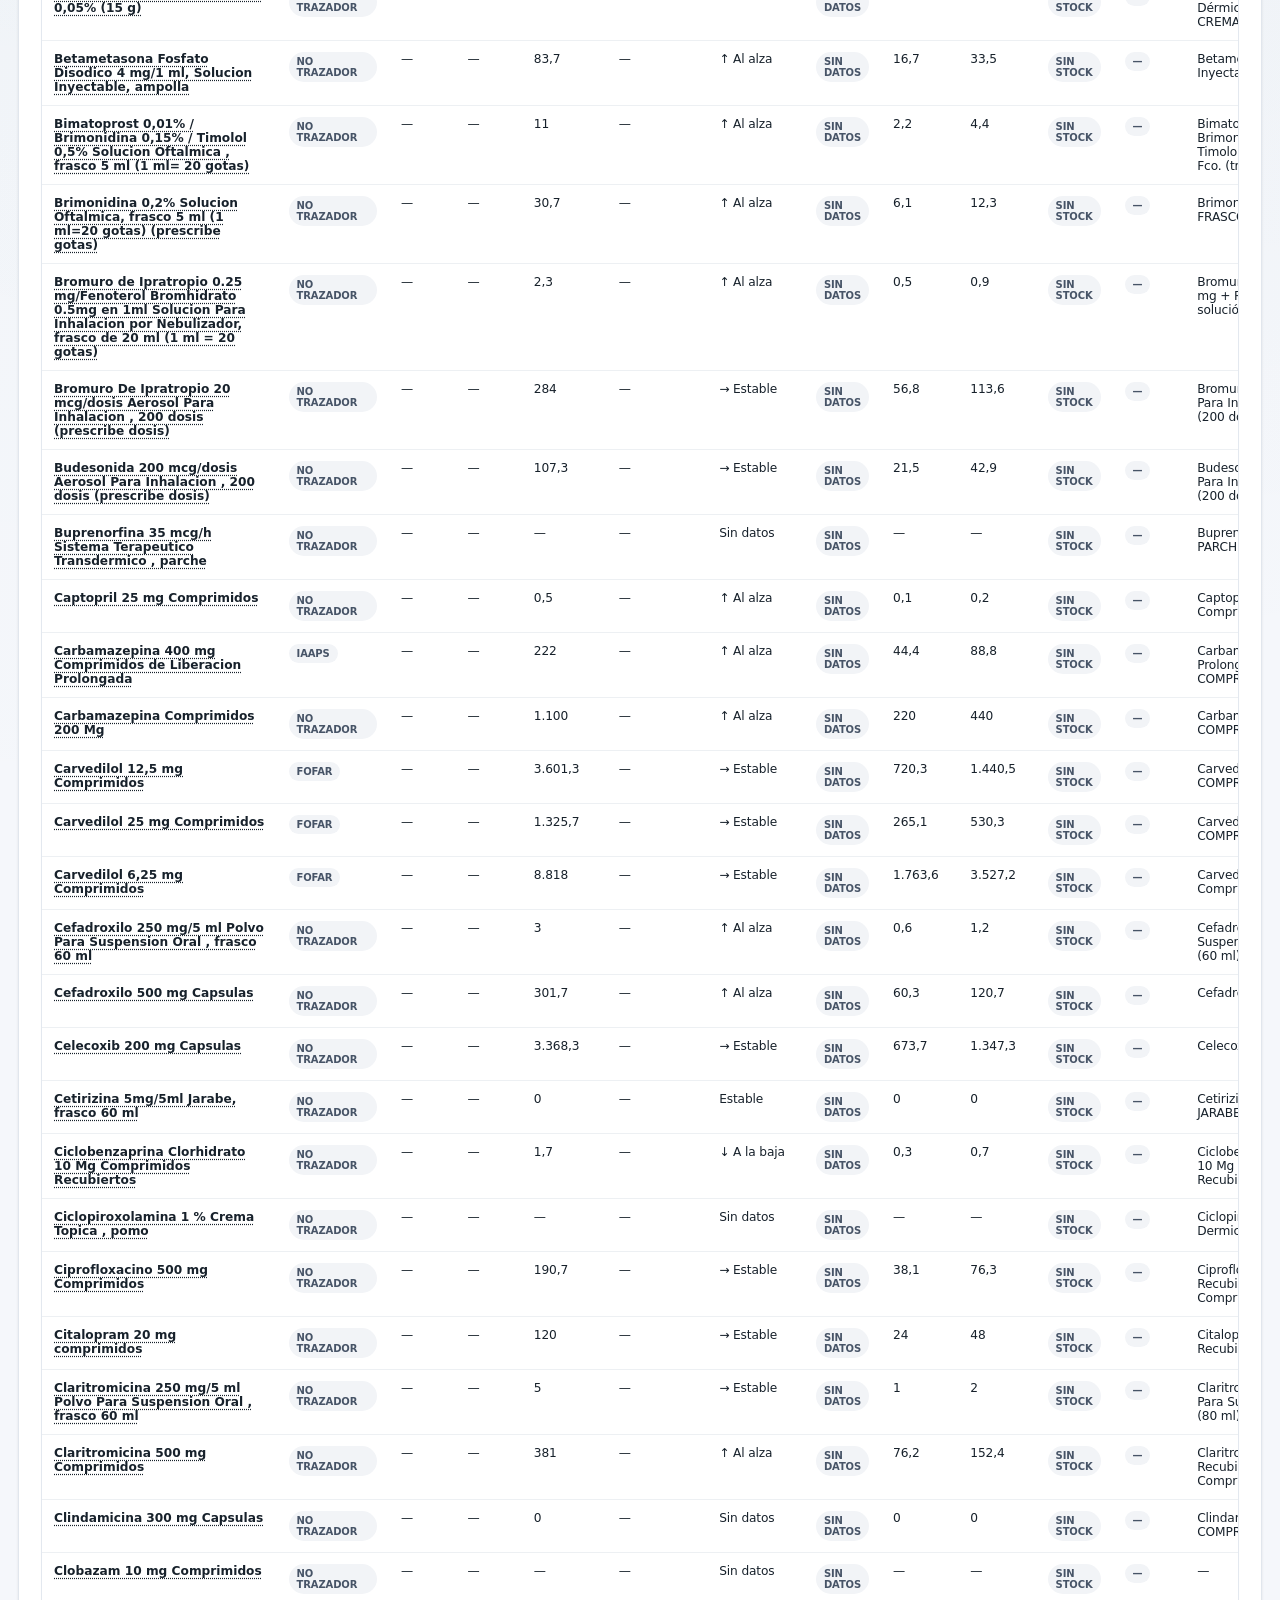
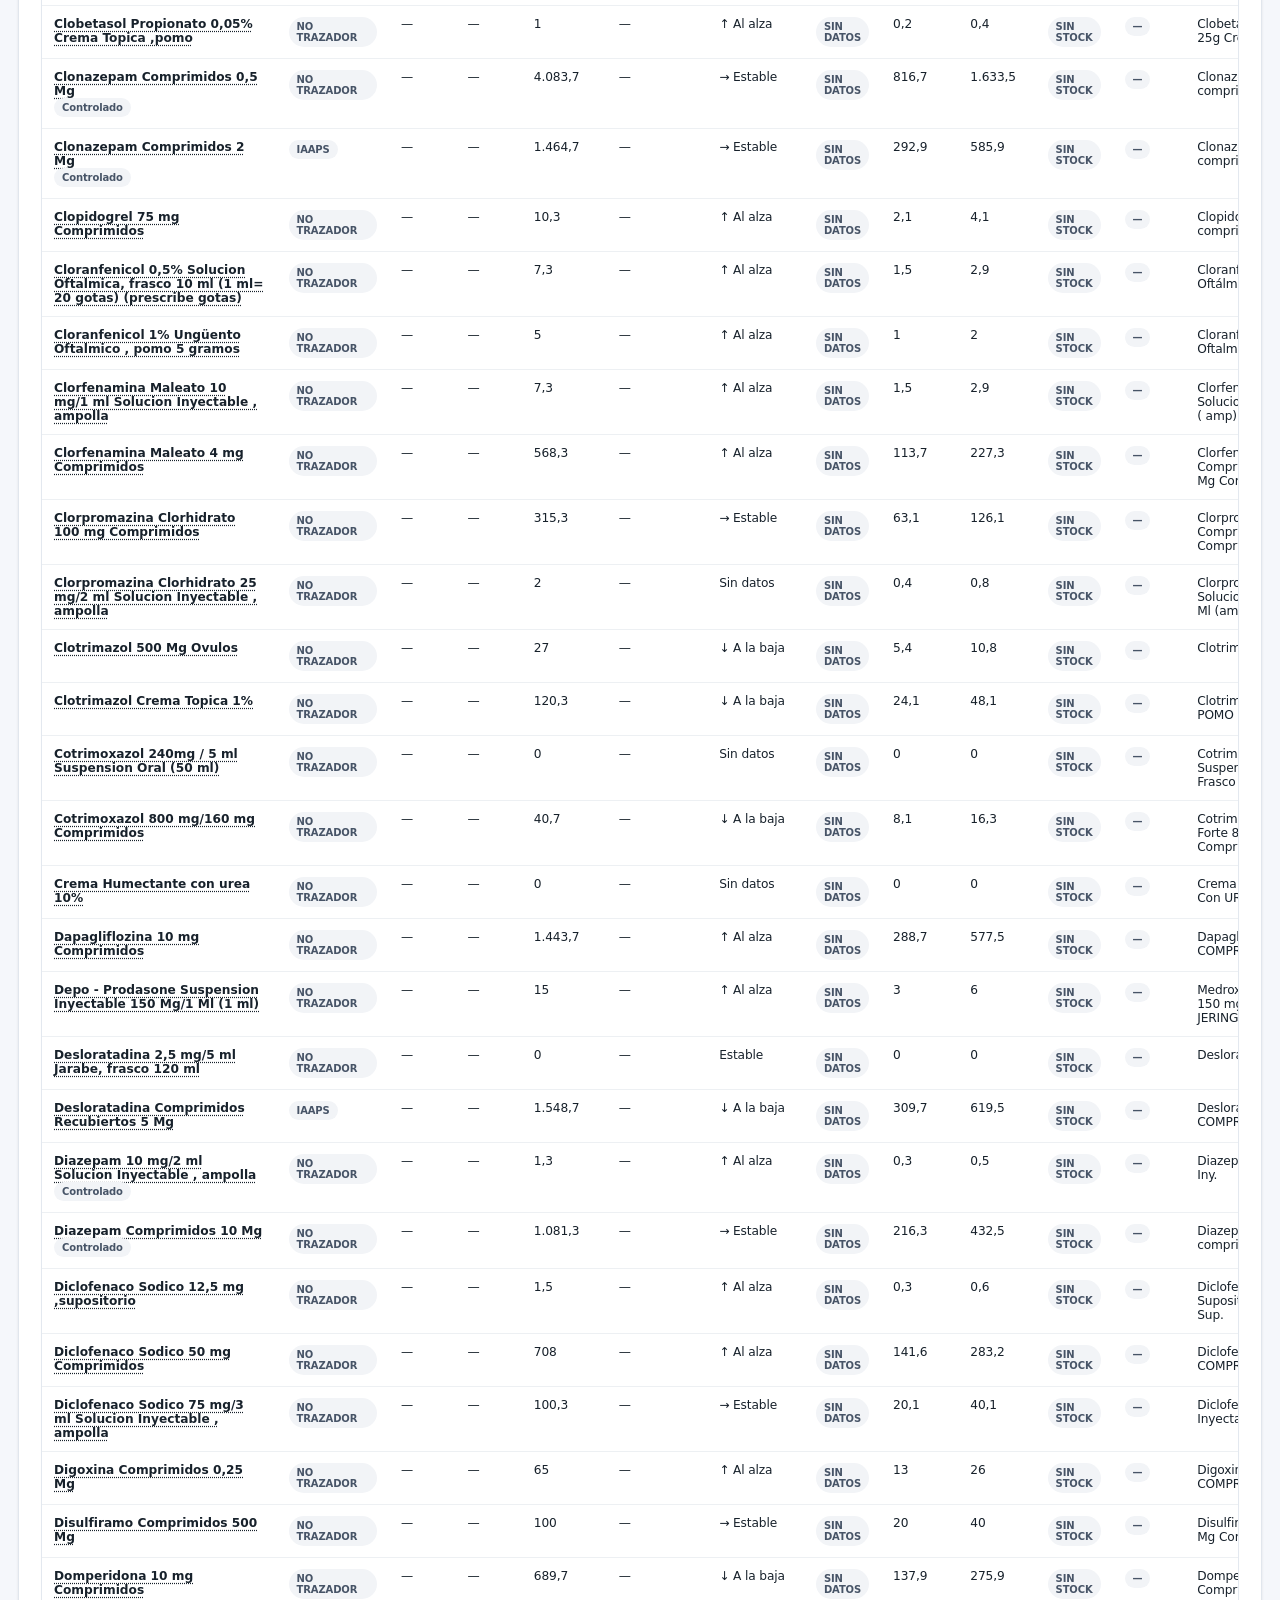
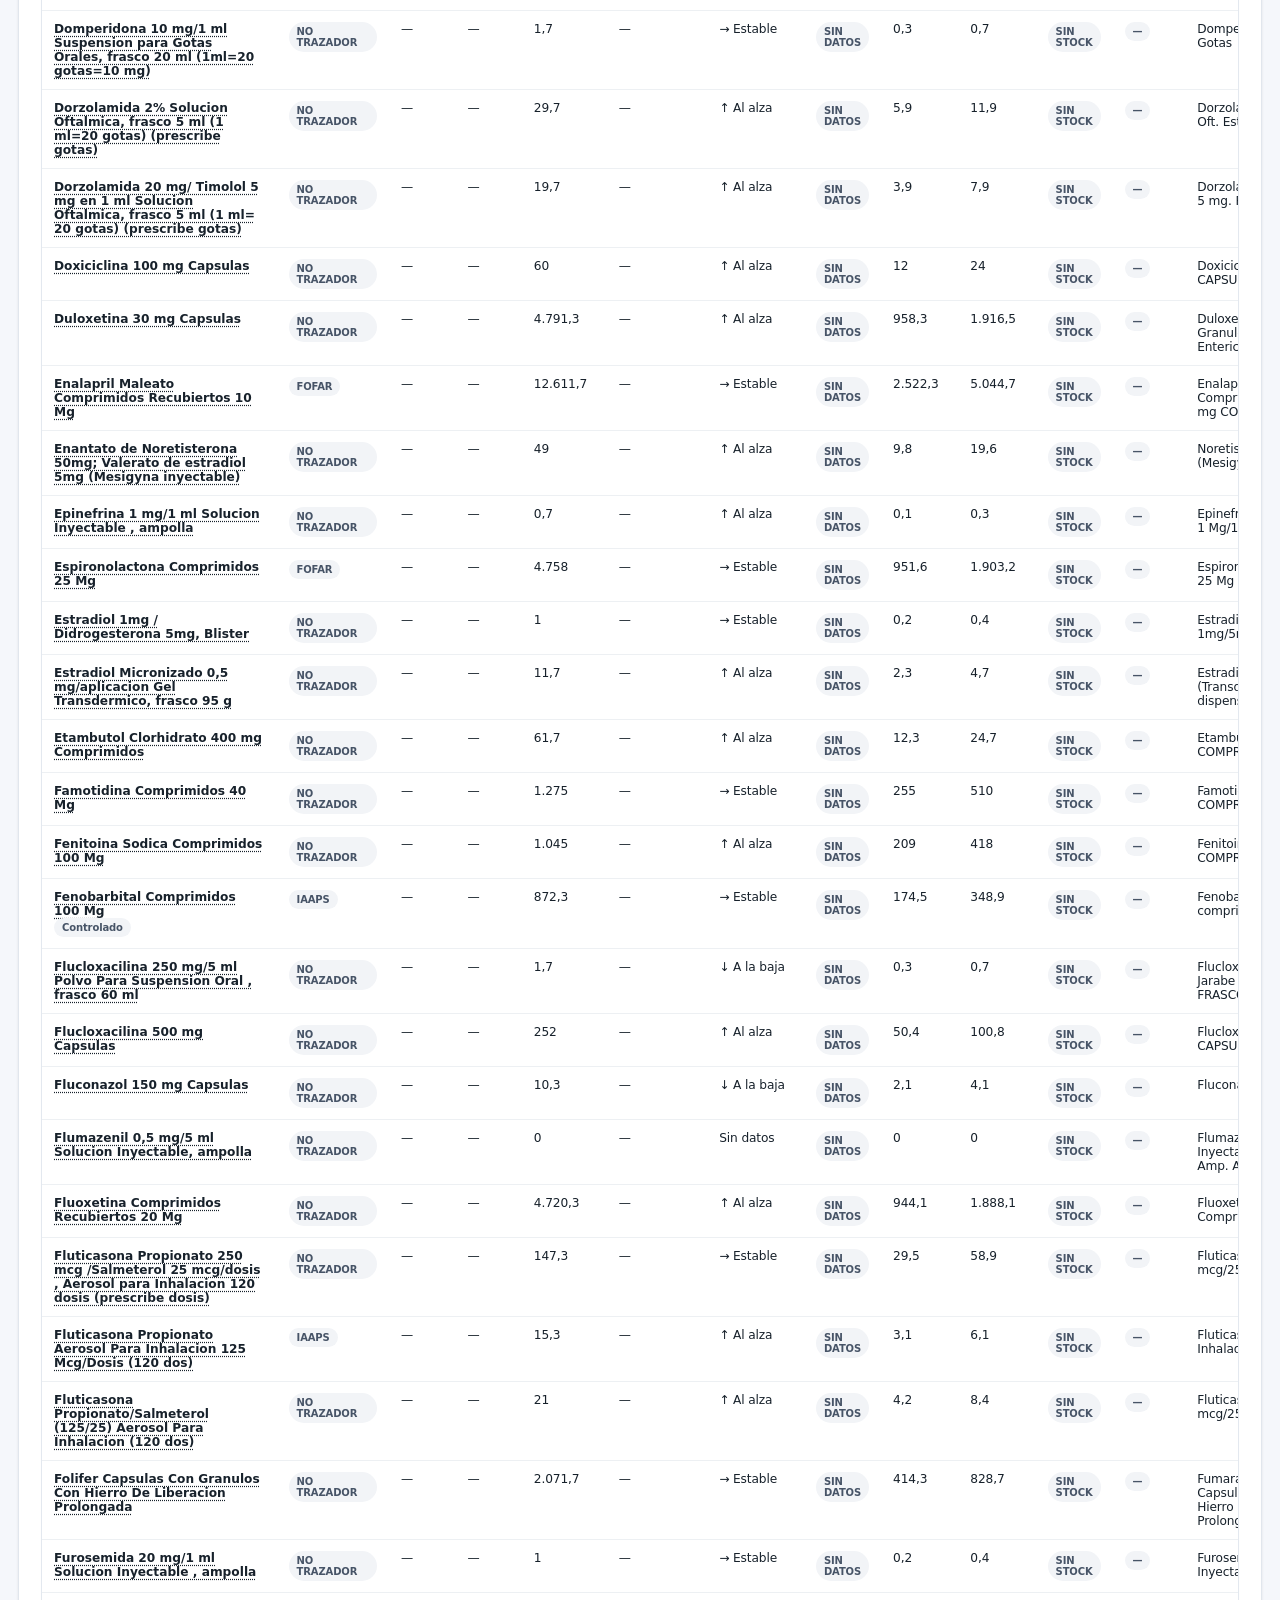
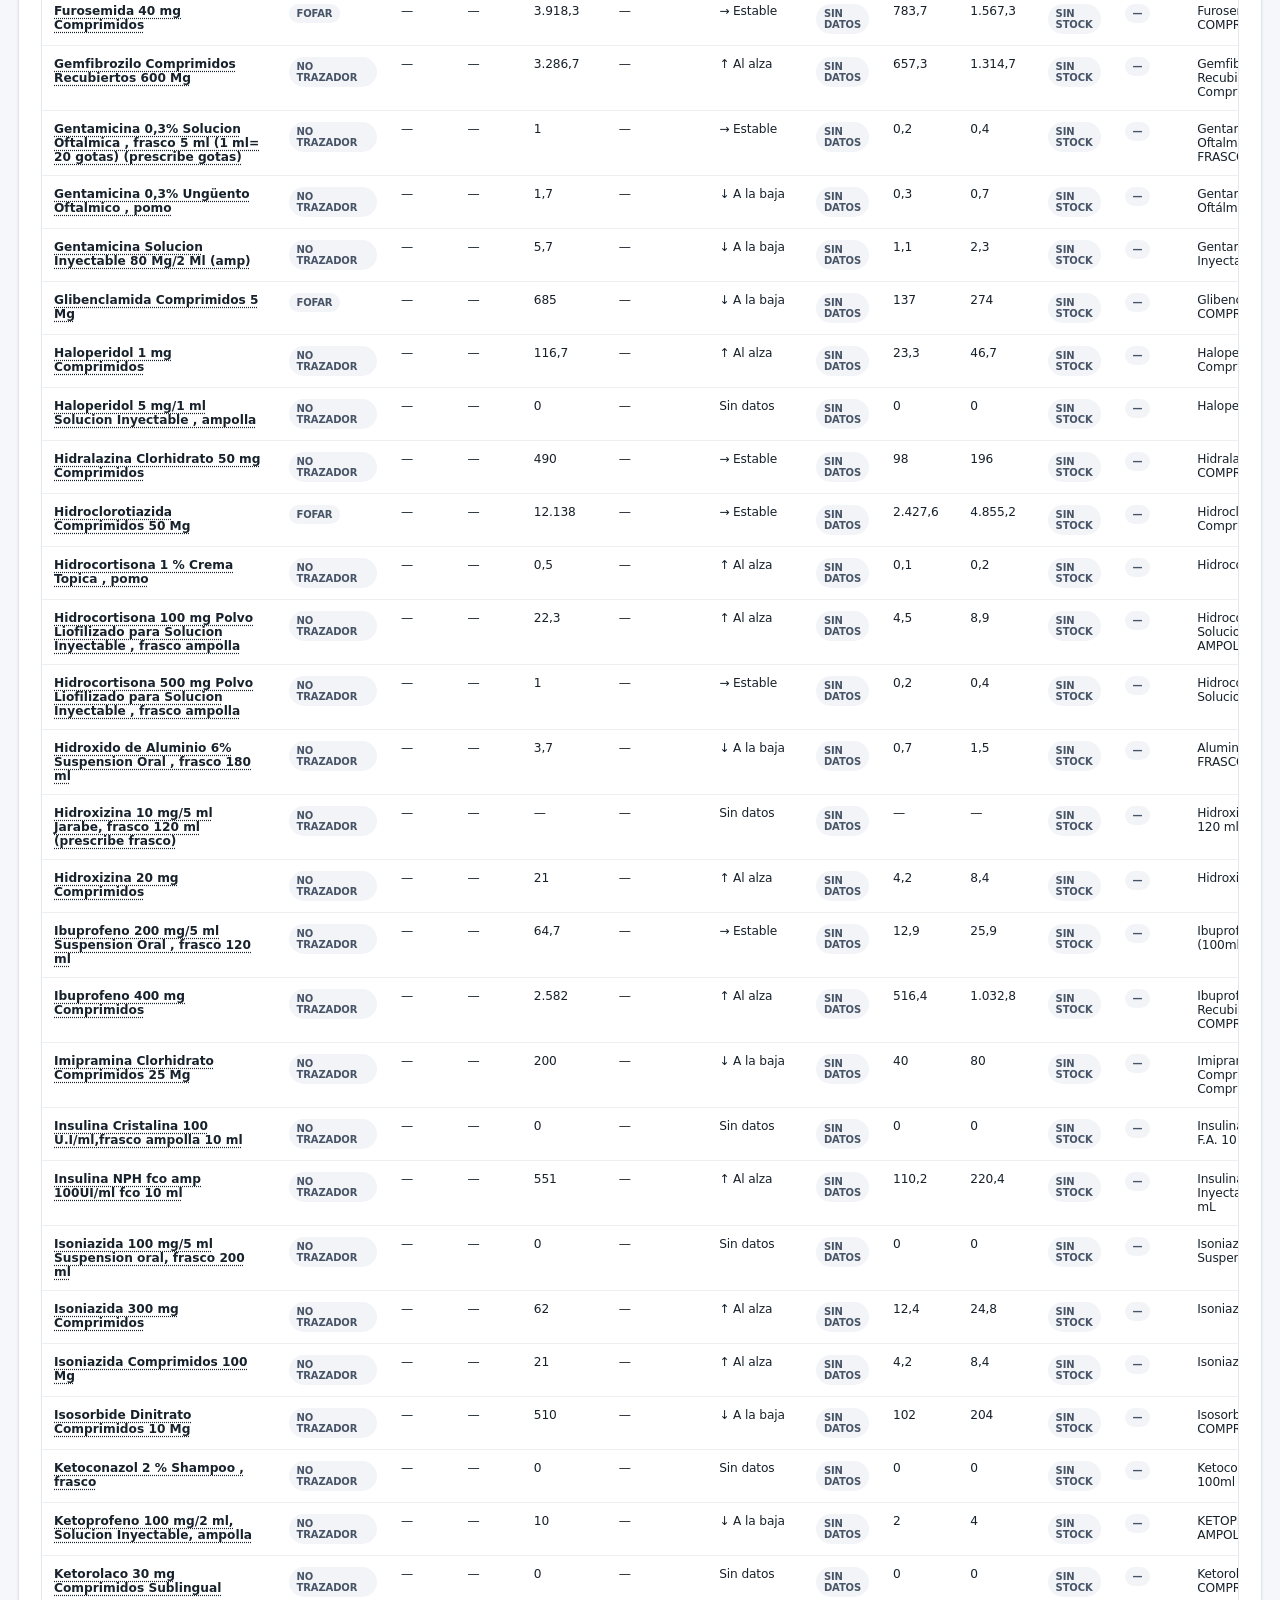
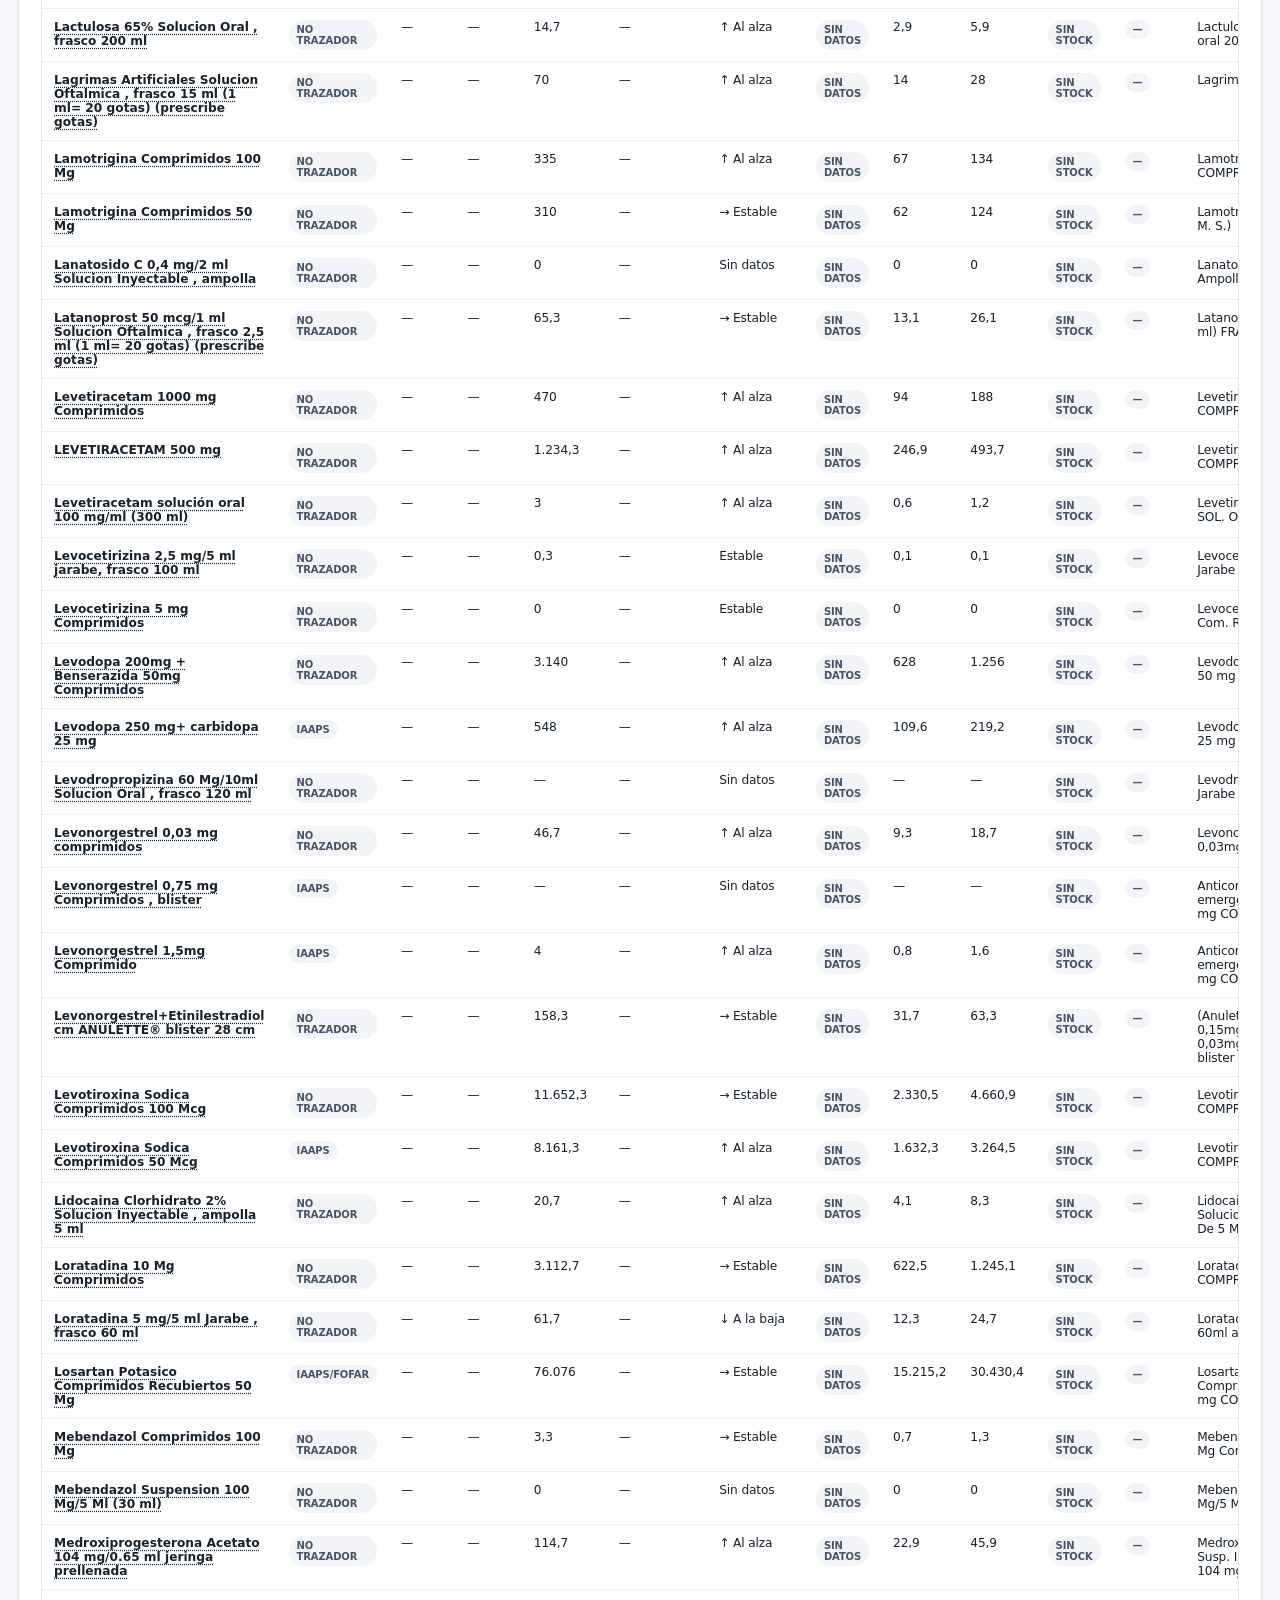
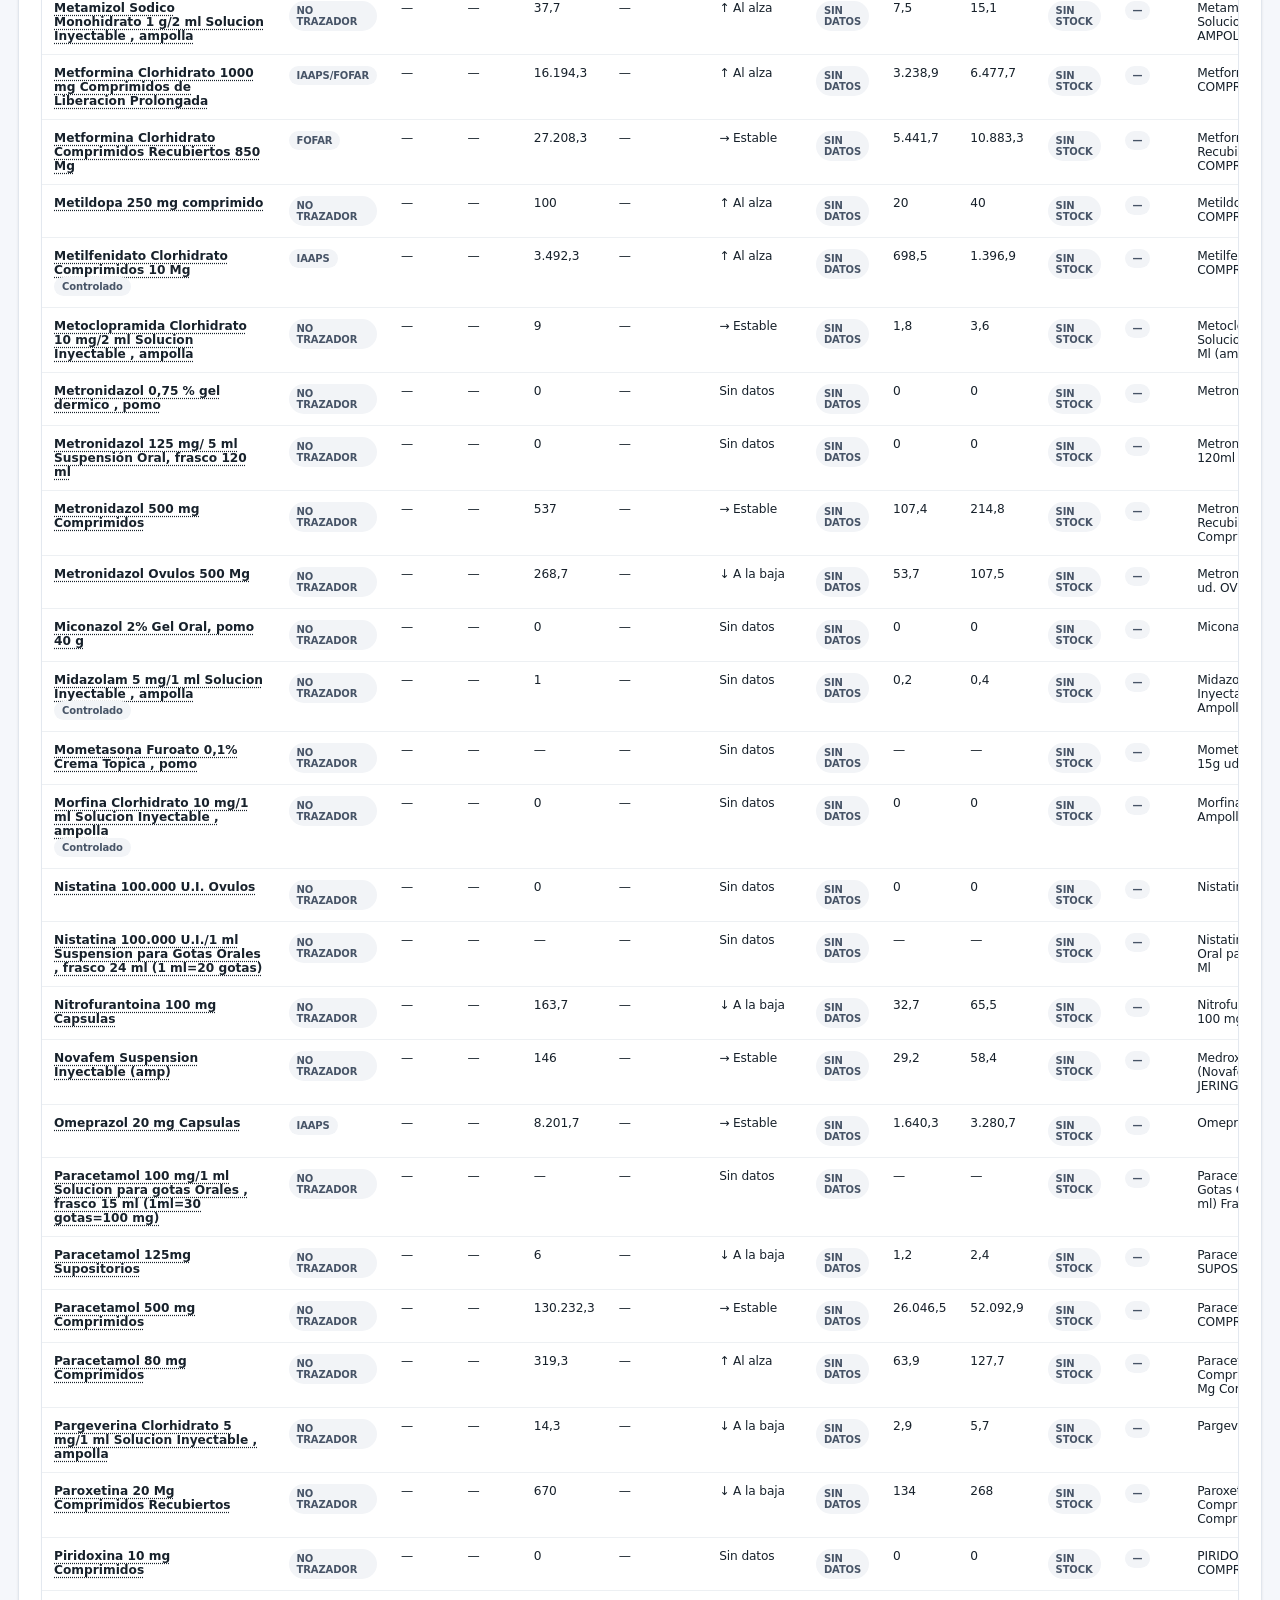
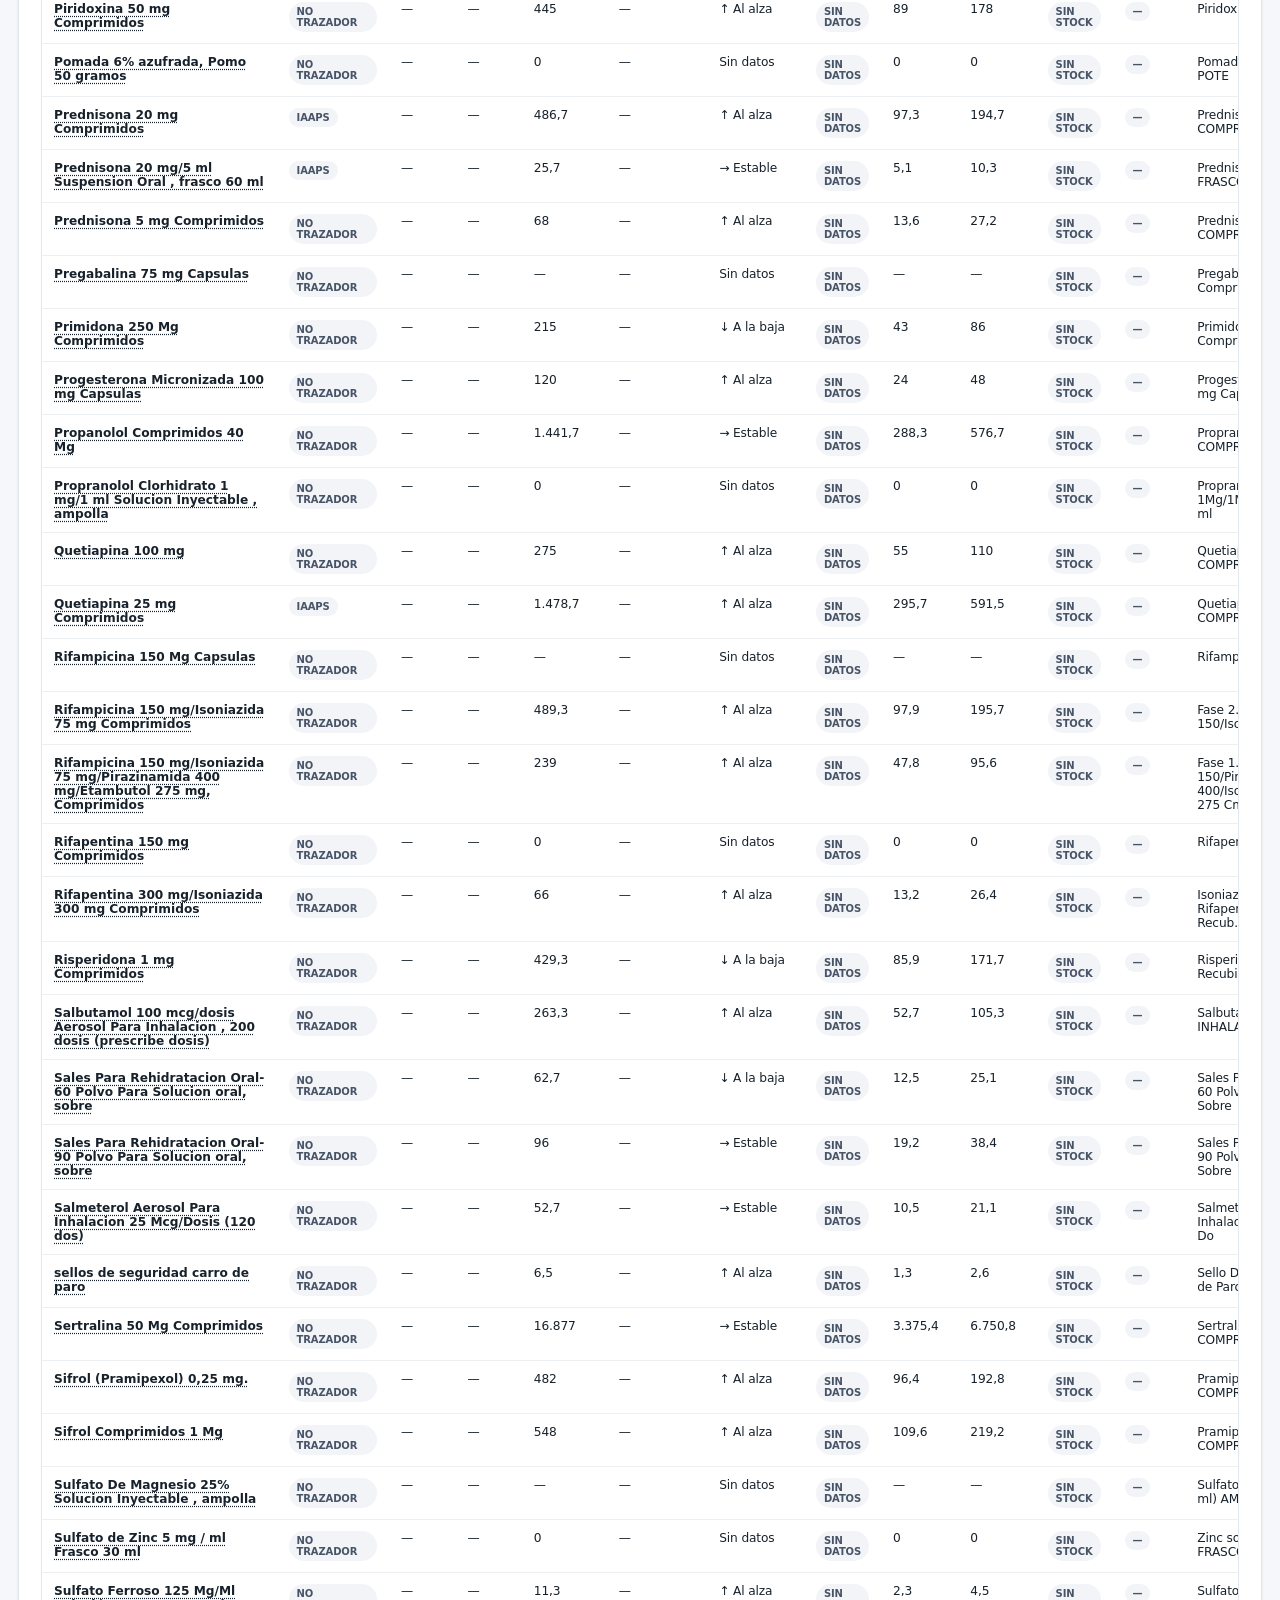
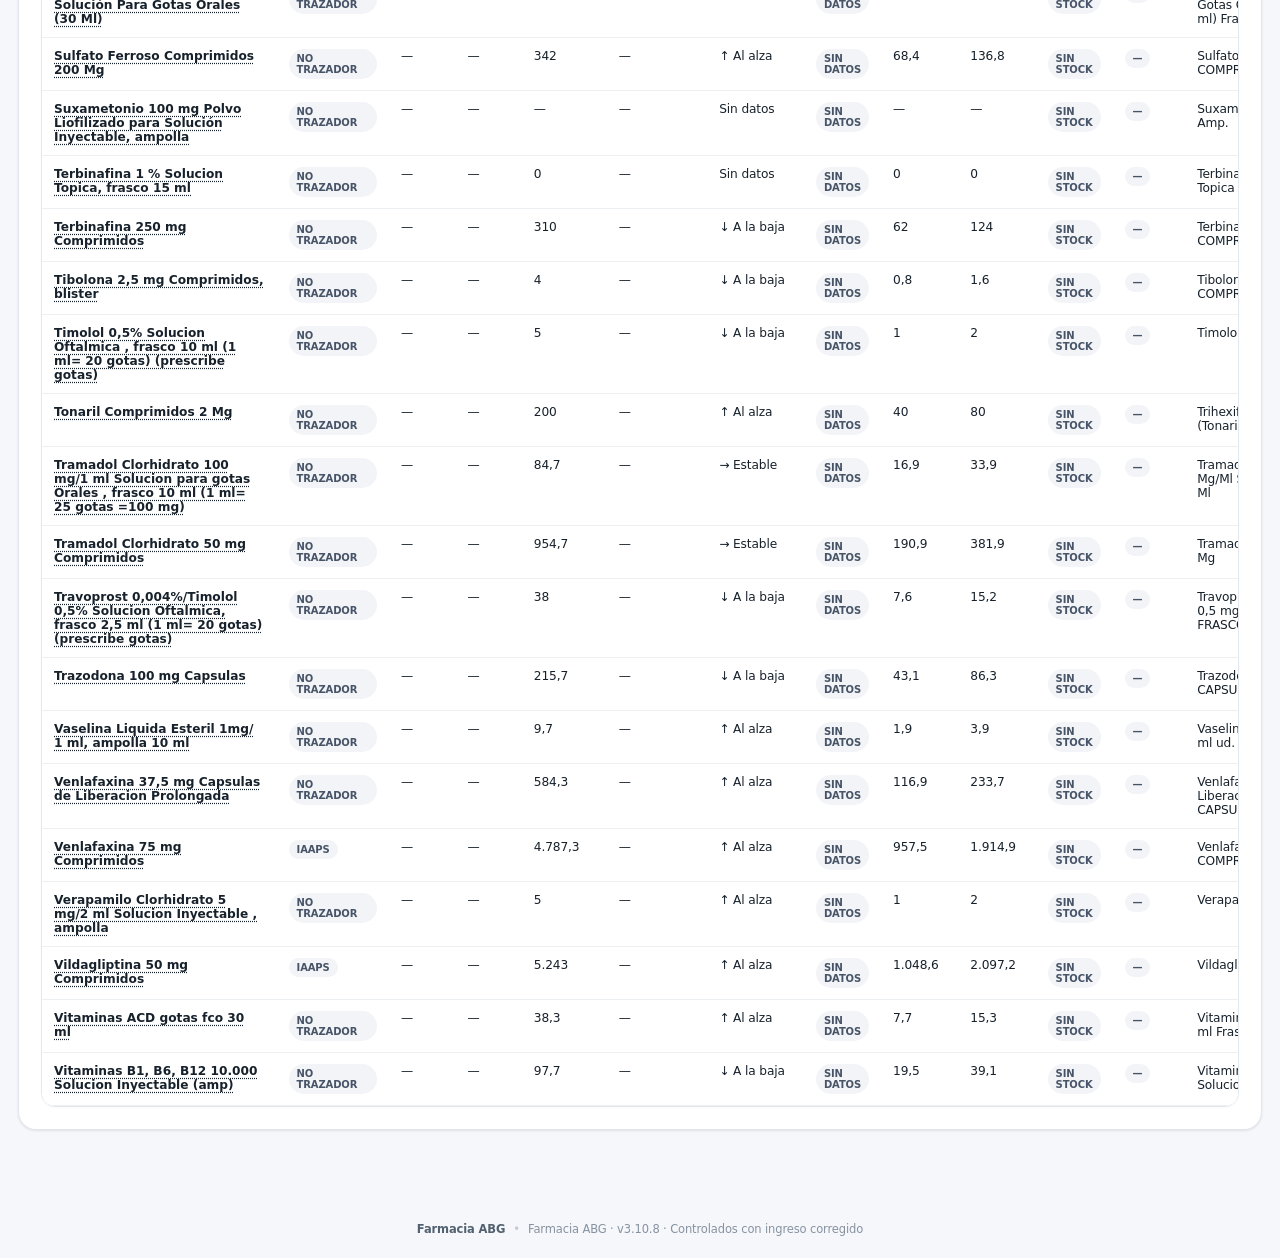
==== commit e60b8977: "Add files via upload" ====
--- a/index.html
+++ b/index.html
@@ -4,7 +4,7 @@
   <meta charset="utf-8">
   <meta name="viewport" content="width=device-width, initial-scale=1">
   <title>Gestión de Inventario Farmacia ABG</title>
-<meta name="app-build" content="v3.10.7">
+<meta name="app-build" content="v3.10.8">
 <style id="abg-inline-styles">
 :root{
   --bg:#f4f7f8;--panel:#fff;--text:#18333c;--muted:#697b83;--line:#dce6e9;
@@ -1466,7 +1466,7 @@
     <div class="dialog-head"><div><h3>Cuadre de medicamentos controlados</h3><p>Compara el stock registrado en Rayen con el conteo físico y el saldo del libro de control.</p></div><button value="close" class="secondary">Cerrar</button></div>
     <div class="form-grid three"><label>Fecha<input id="controlledDate" type="date"></label><div></div><div class="button-row"><button type="button" id="saveControlledReconciliation" class="good-btn">Guardar cuadre</button><button type="button" id="exportControlledReconciliation" class="secondary">Exportar Excel</button></div></div>
     <div id="controlledSummary" class="status-strip">Completa stock físico y stock libro.</div>
-    <div class="table-wrap"><table><thead><tr><th>Medicamento</th><th>Stock Rayen</th><th>Stock físico</th><th>Stock libro</th><th>Rayen - físico</th><th>Libro - físico</th><th>Estado</th></tr></thead><tbody id="controlledTable"></tbody></table></div>
+    <div class="table-wrap"><table><thead><tr><th>Medicamento</th><th>Stock Rayen</th><th>Stock físico</th><th>Stock libro</th><th>Físico - Rayen</th><th>Físico - Libro</th><th>Estado</th></tr></thead><tbody id="controlledTable"></tbody></table></div>
   </form>
 </dialog>
 
@@ -1597,7 +1597,7 @@
   </form>
 </dialog>
 
-<footer><span class="footer-brand">Farmacia ABG</span><span class="footer-dot">•</span>Farmacia ABG · v3.10.7 · Controlados con ingreso corregido</footer>
+<footer><span class="footer-brand">Farmacia ABG</span><span class="footer-dot">•</span>Farmacia ABG · v3.10.8 · Controlados con ingreso corregido</footer>
 <dialog id="kpiQuickDialog" class="xlarge-dialog kpi-quick-dialog">
   <div class="dialog-head quick-dialog-head">
     <div>
@@ -2287,8 +2287,8 @@
 
   $("controlledTable").innerHTML=meds.map((m,i)=>{
     const k=norm(m.glosaABG),r=rows[k]||{},rayen=rayenValue(m,r),physical=r.physical??null,book=r.book??null;
-    const dRay=rayen===null||physical===null?null:rayen-physical;
-    const dBook=book===null||physical===null?null:book-physical;
+    const dRay=rayen===null||physical===null?null:physical-rayen;
+    const dBook=book===null||physical===null?null:physical-book;
     const ok=dRay===0&&dBook===0,complete=physical!==null&&book!==null&&rayen!==null;
     return `<tr>
       <td>${esc(m.glosaABG)}</td>
@@ -2335,8 +2335,8 @@
       const m=meds.find(x=>norm(x.glosaABG)===k);
       const rayen=(r.rayen!==null&&r.rayen!==undefined)?r.rayen:(m?stockFor(m):null);
       const physical=r.physical??null,book=r.book??null;
-      const dRay=rayen===null||physical===null?null:rayen-physical;
-      const dBook=book===null||physical===null?null:book-physical;
+      const dRay=rayen===null||physical===null?null:physical-rayen;
+      const dBook=book===null||physical===null?null:physical-book;
       const complete=rayen!==null&&physical!==null&&book!==null;
       const ok=complete&&dRay===0&&dBook===0;
 
@@ -2373,8 +2373,8 @@
       "Stock Rayen":ray,
       "Stock físico":physical,
       "Stock libro":book,
-      "Rayen - físico":ray===null||physical===null?null:ray-physical,
-      "Libro - físico":book===null||physical===null?null:book-physical,
+      "Físico - Rayen":ray===null||physical===null?null:physical-ray,
+      "Físico - Libro":book===null||physical===null?null:physical-book,
       Estado:ray!==null&&physical!==null&&book!==null?(ray===physical&&book===physical?"Cuadrado":"Revisar"):"Pendiente"
     };
   });
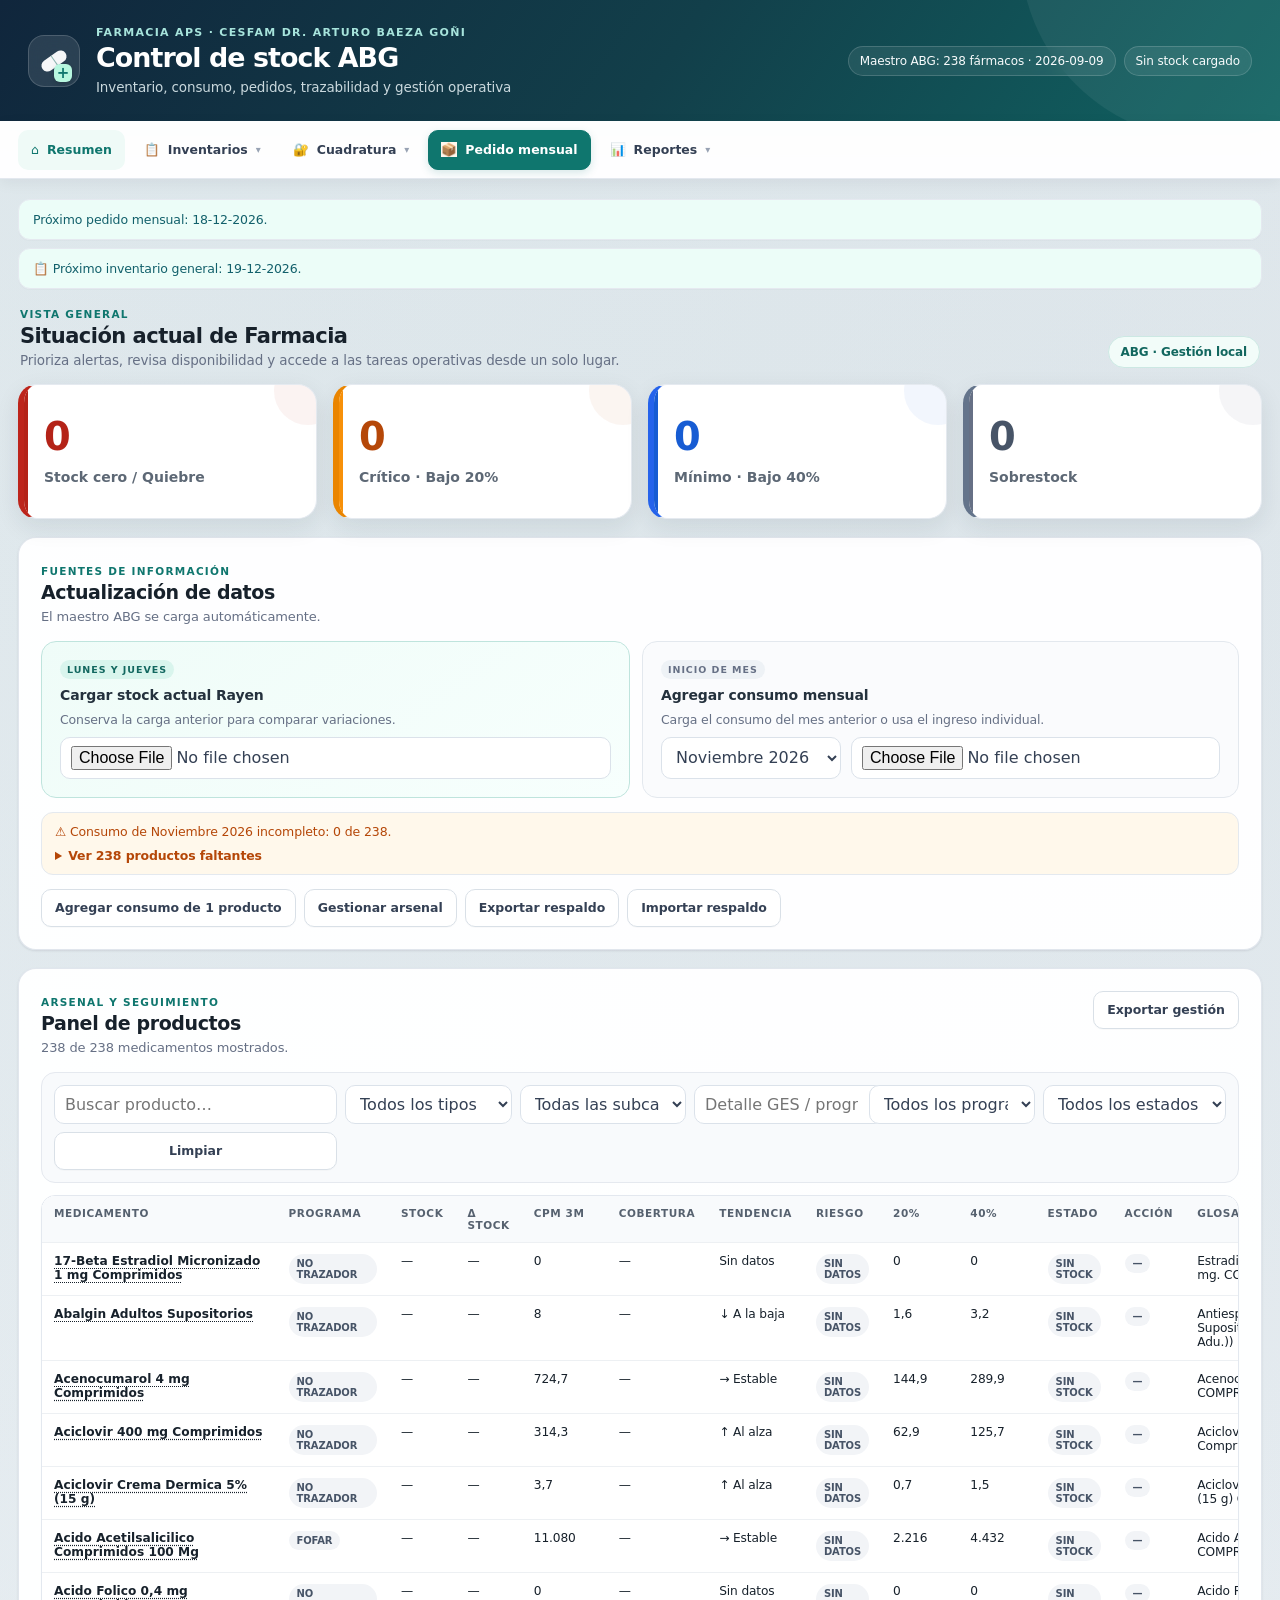
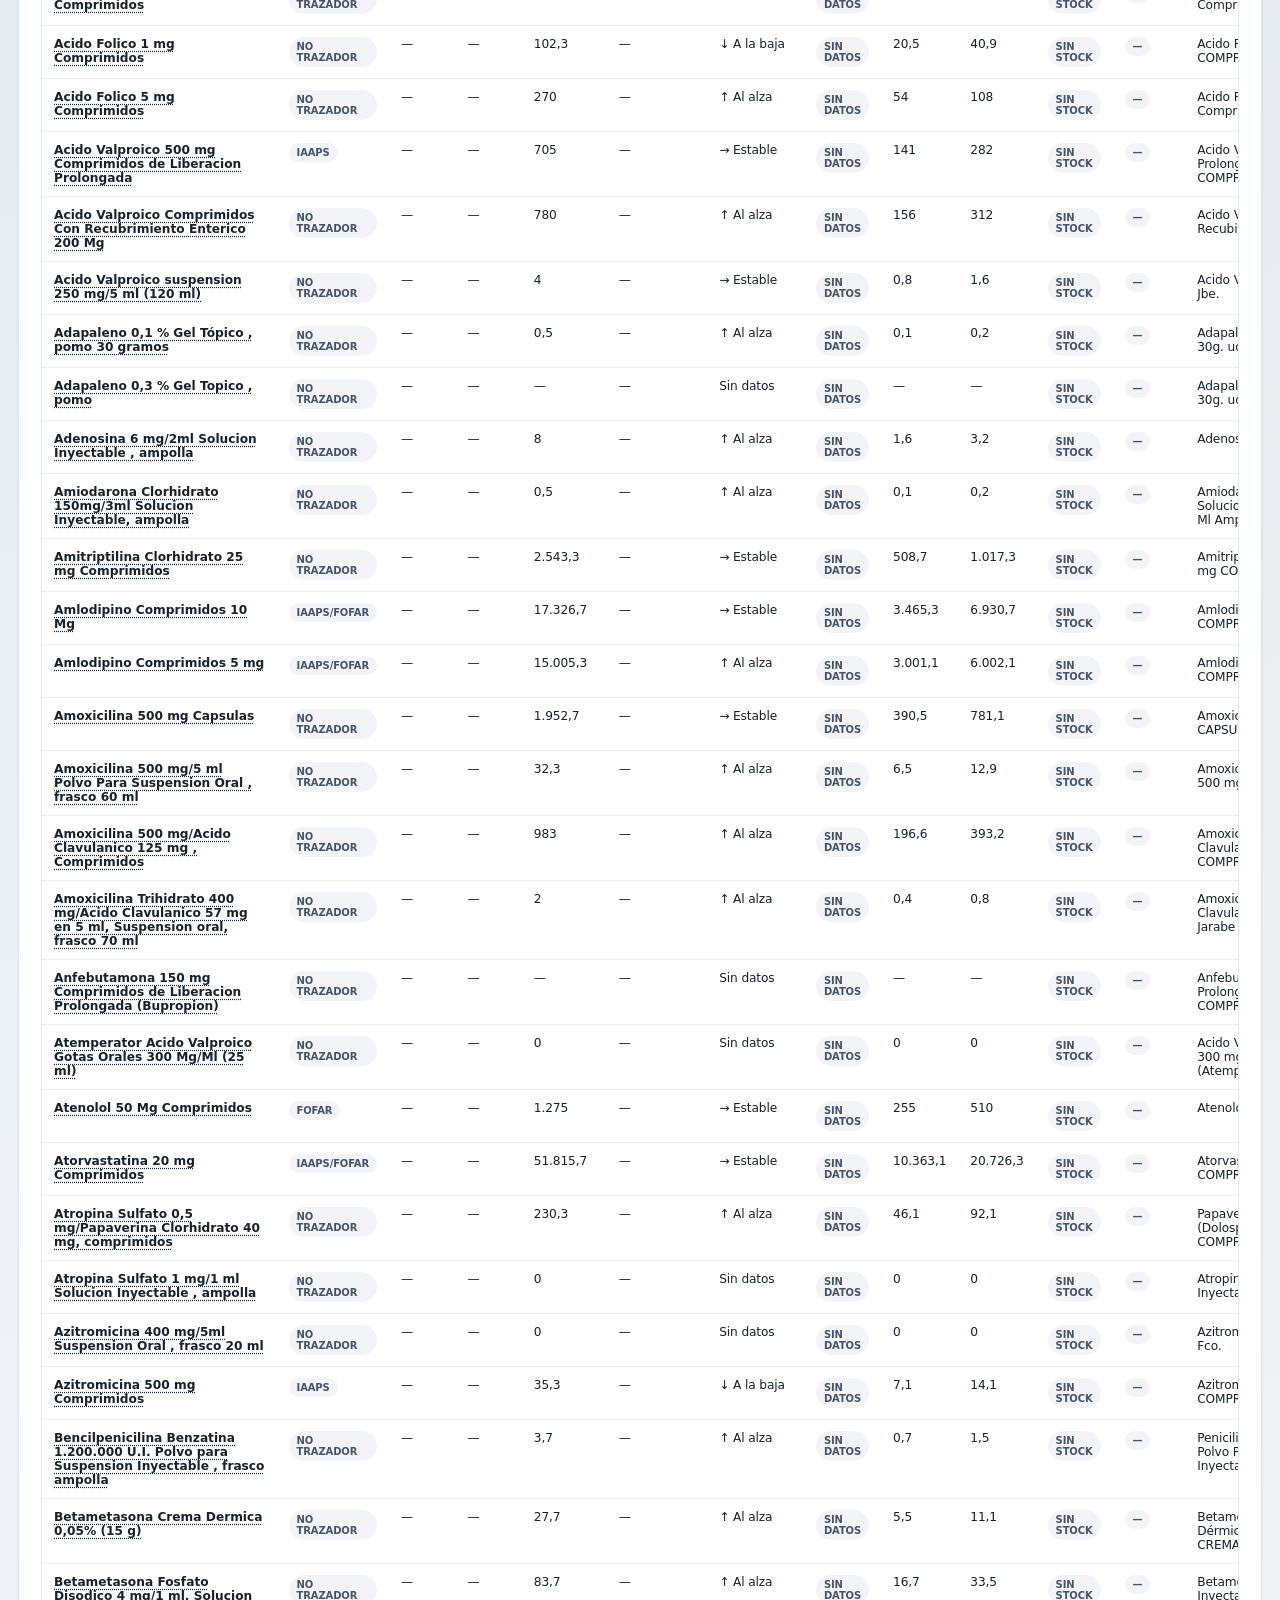
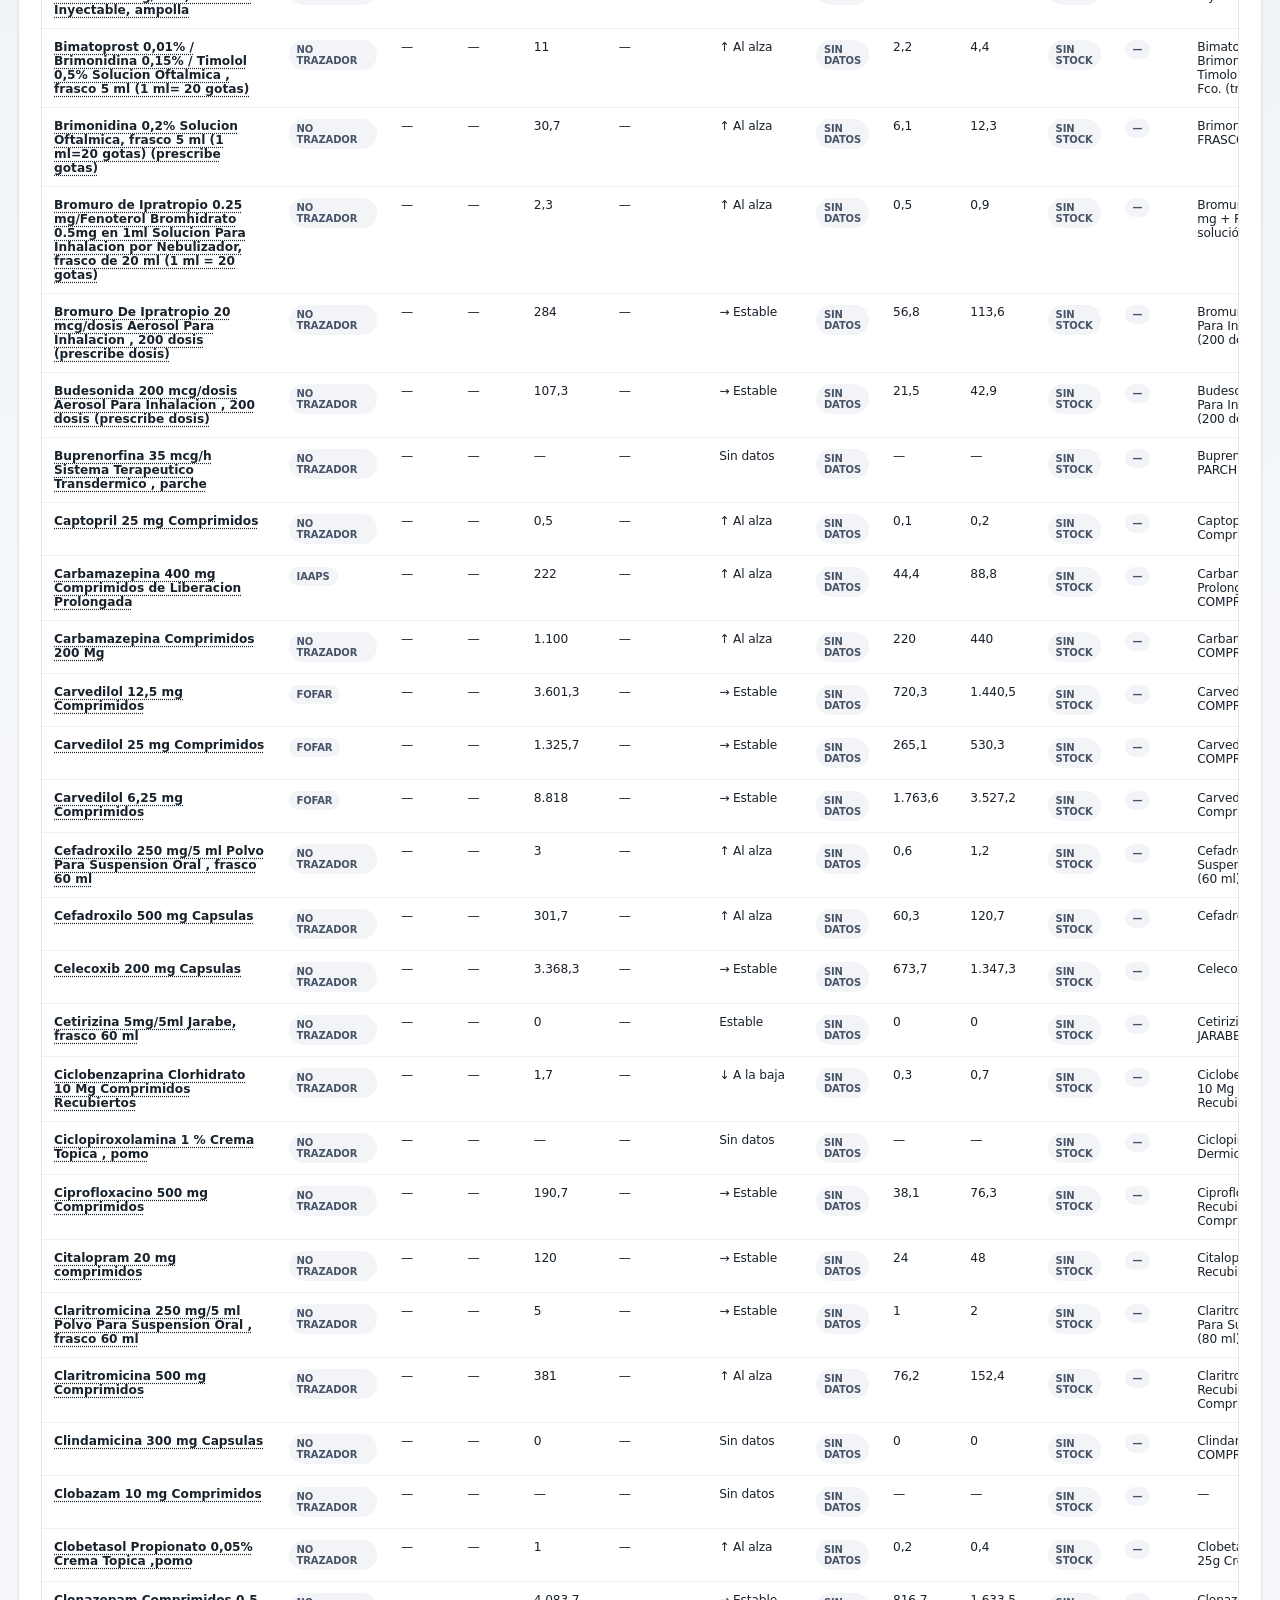
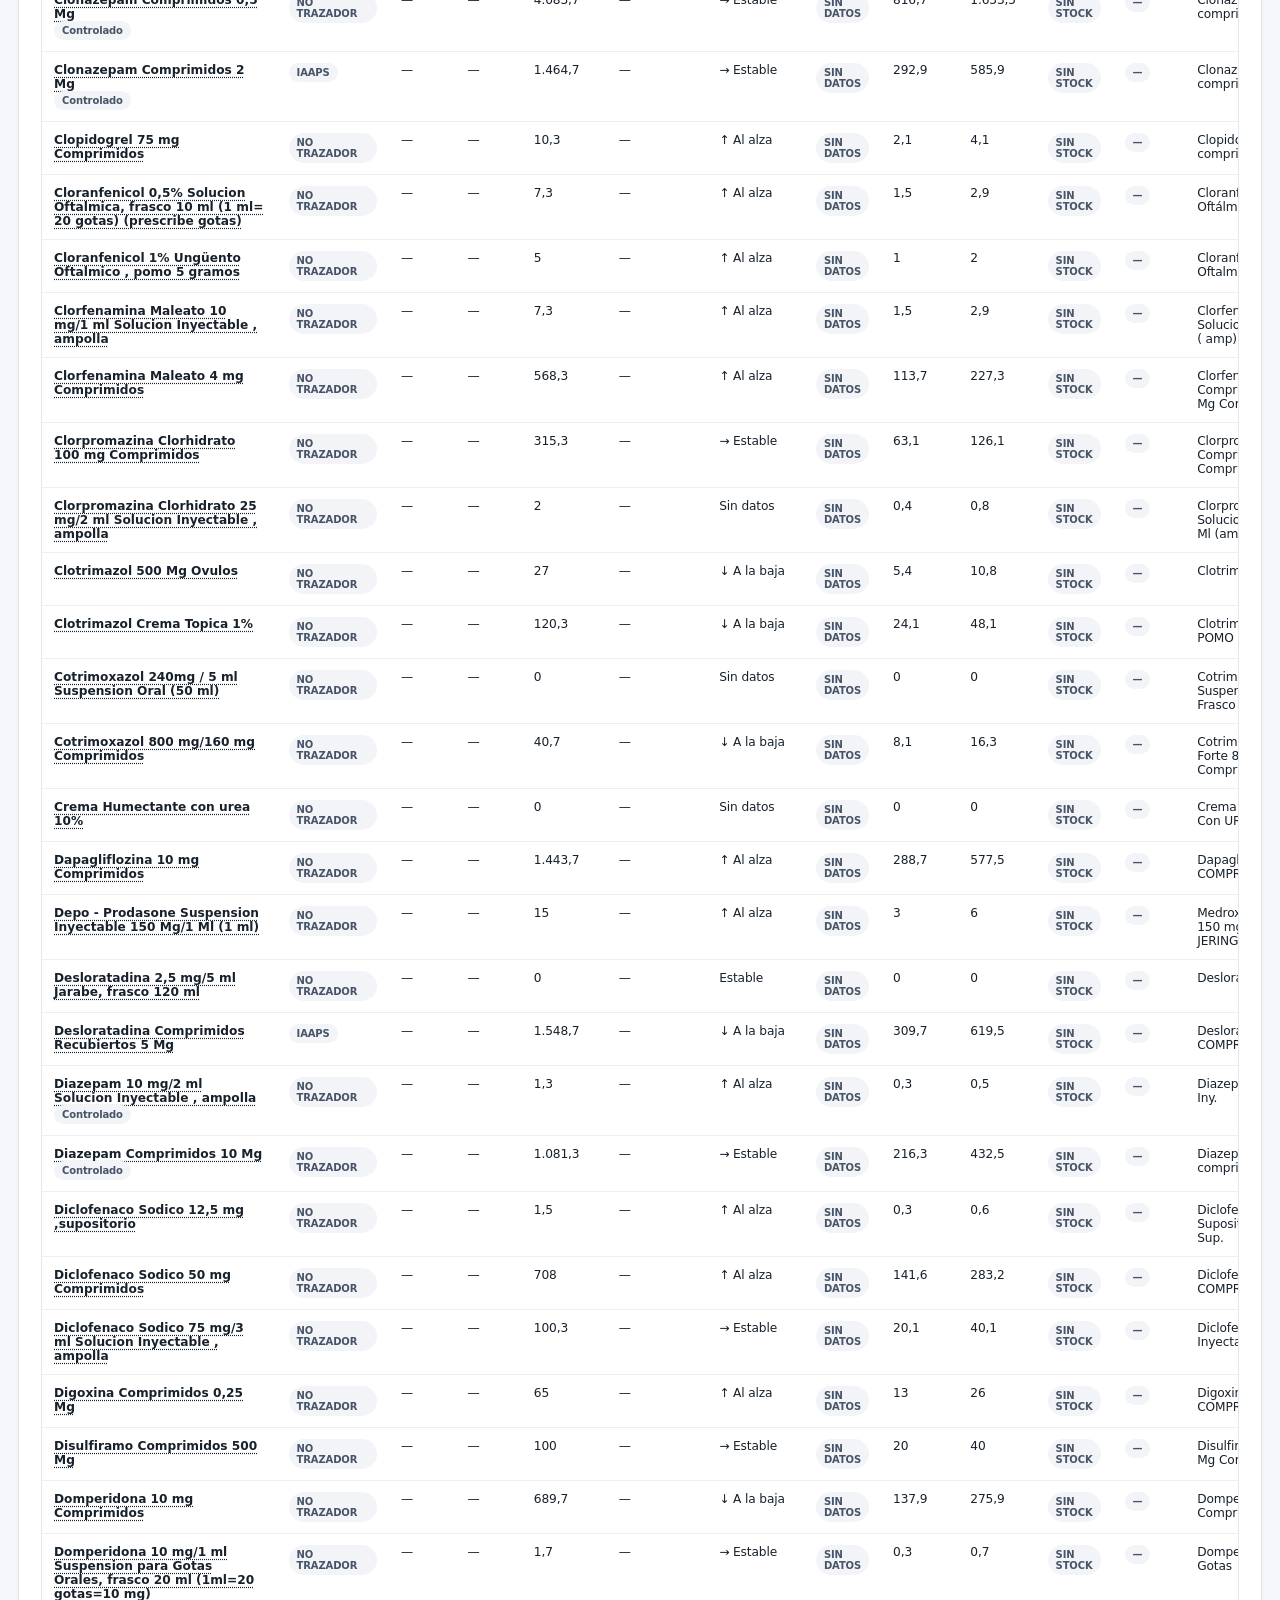
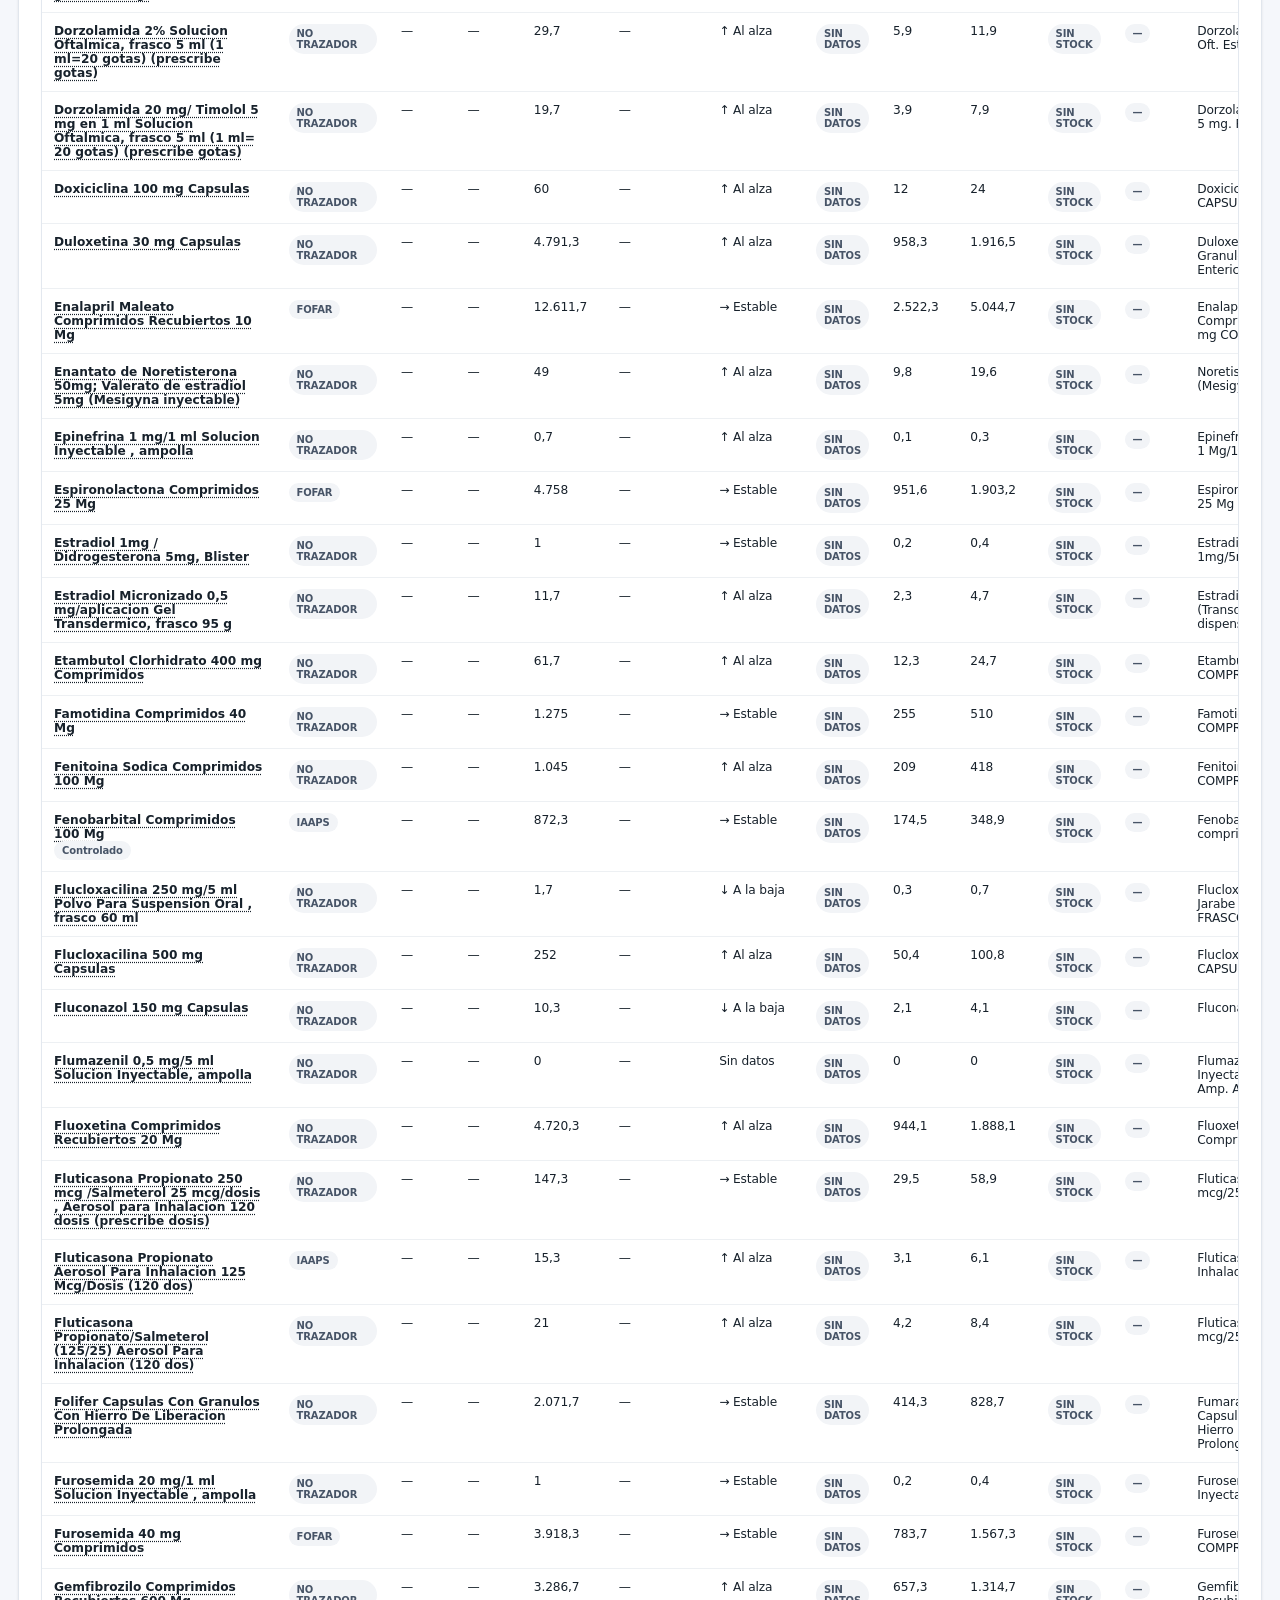
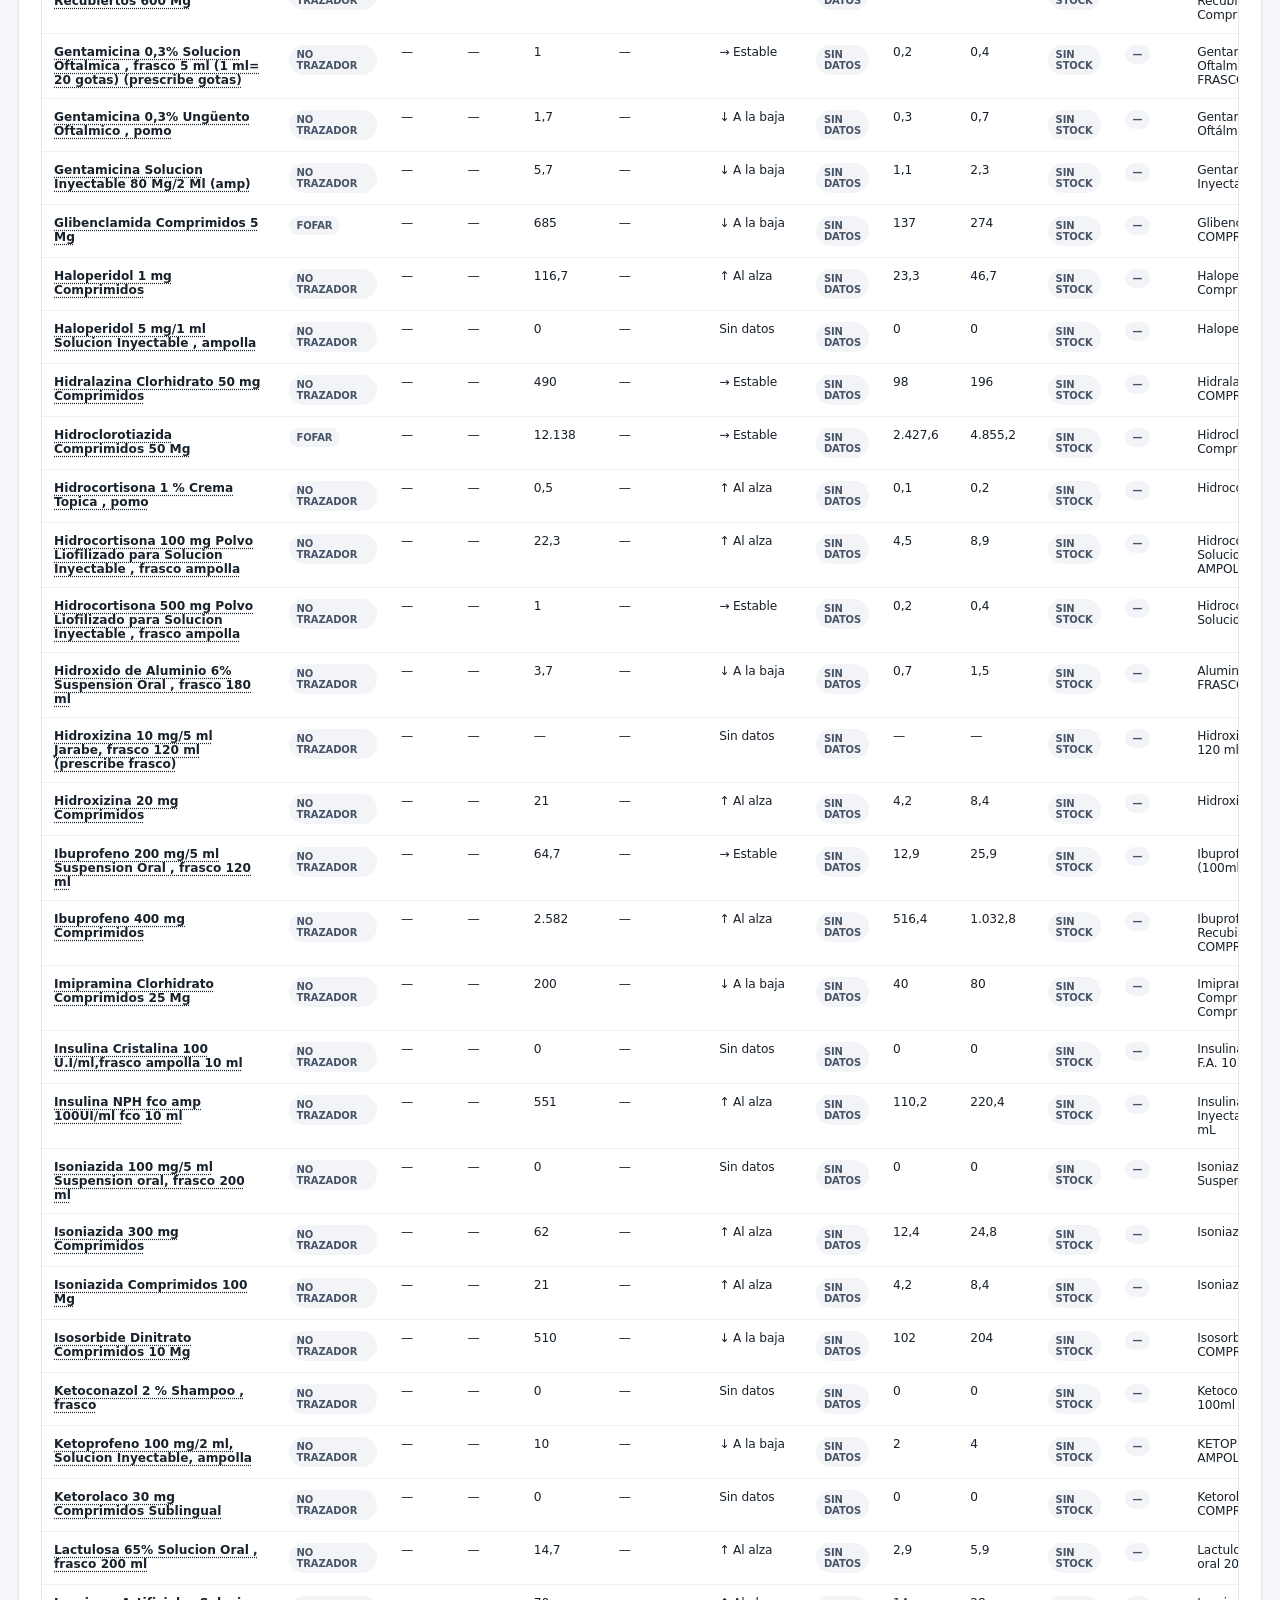
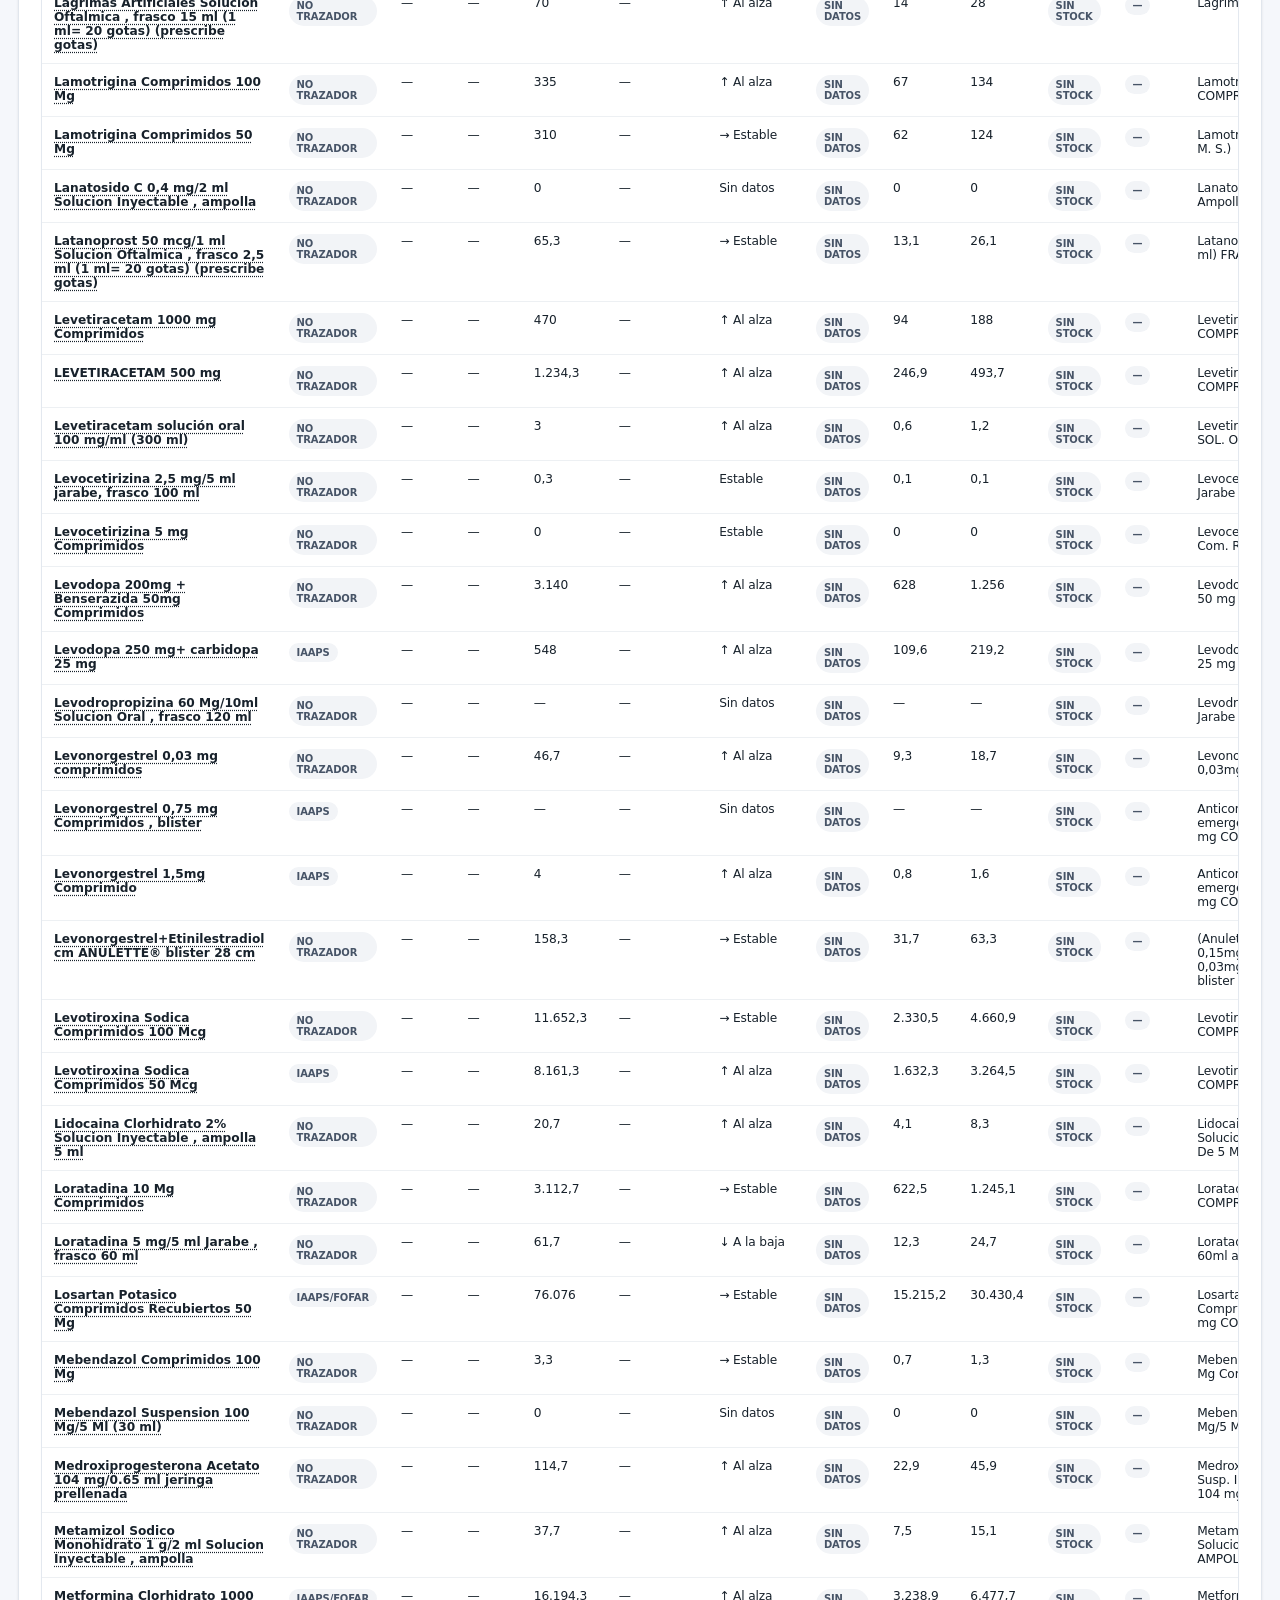
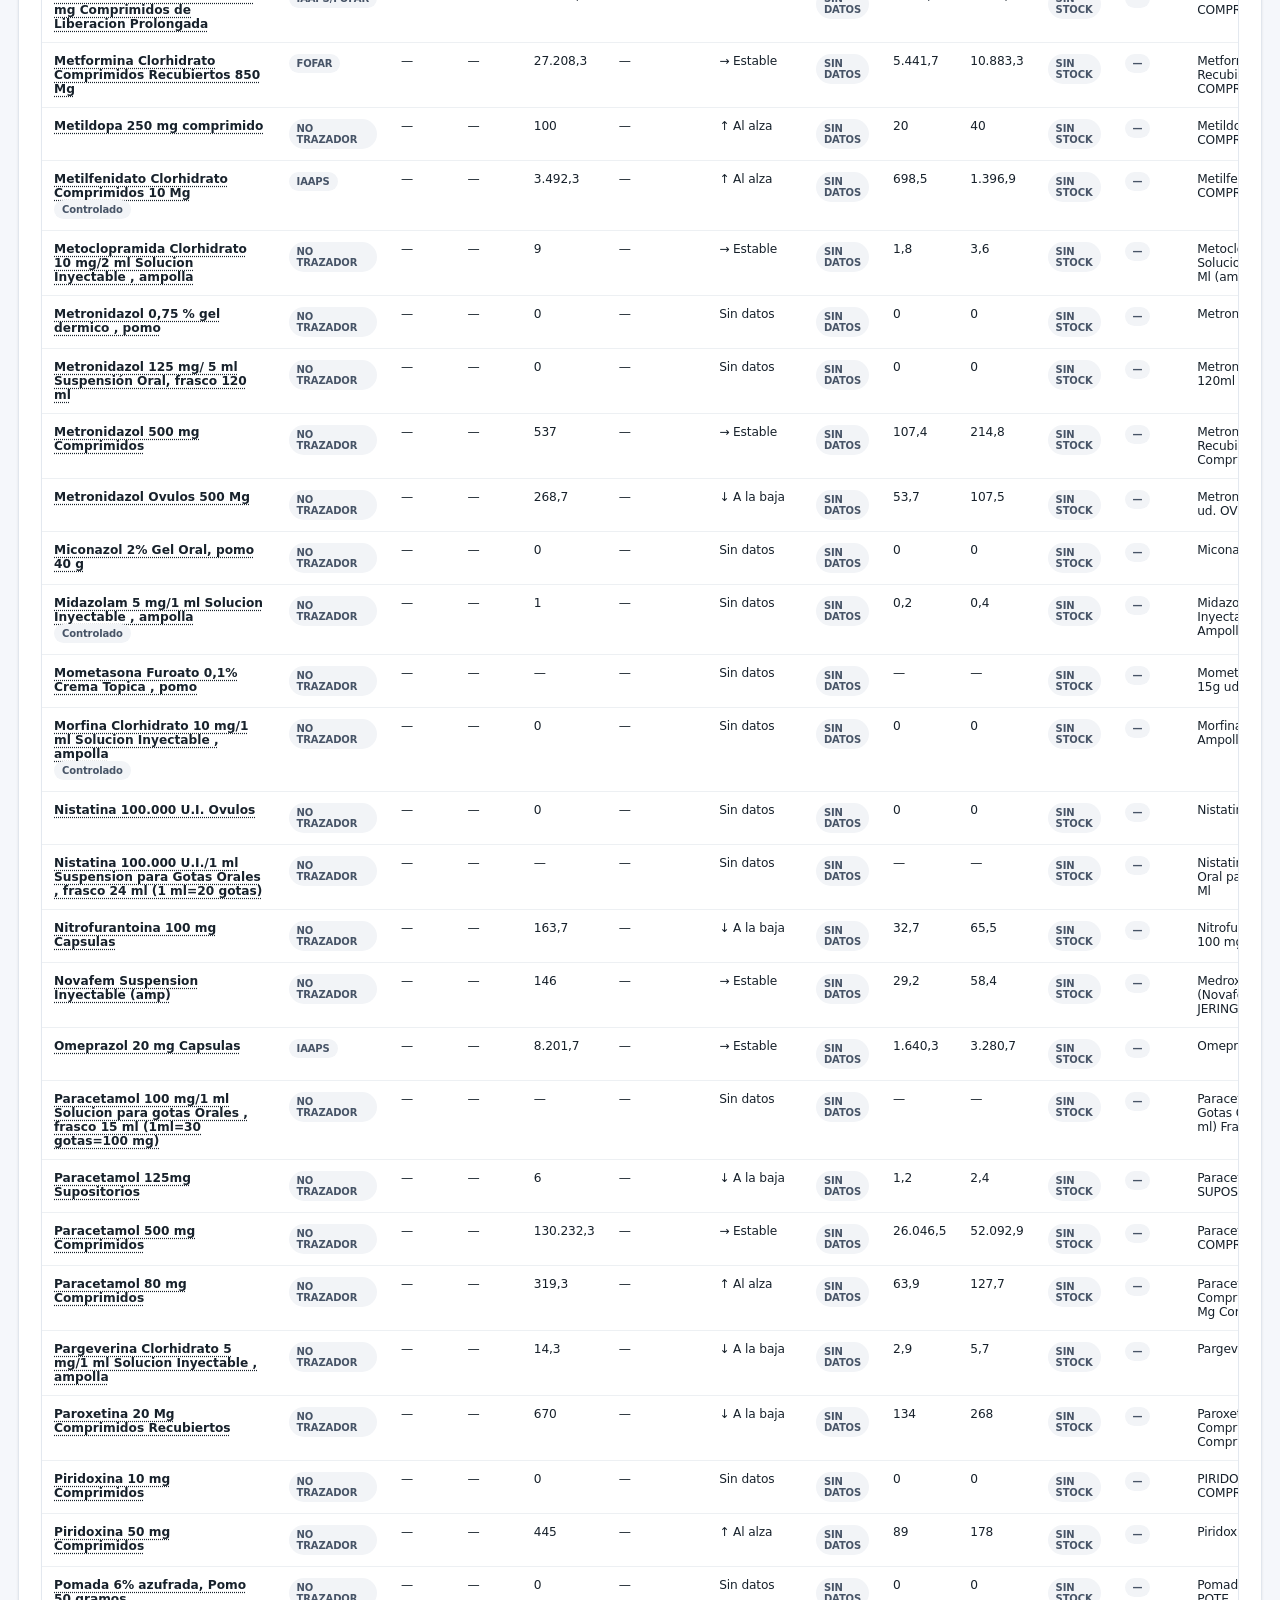
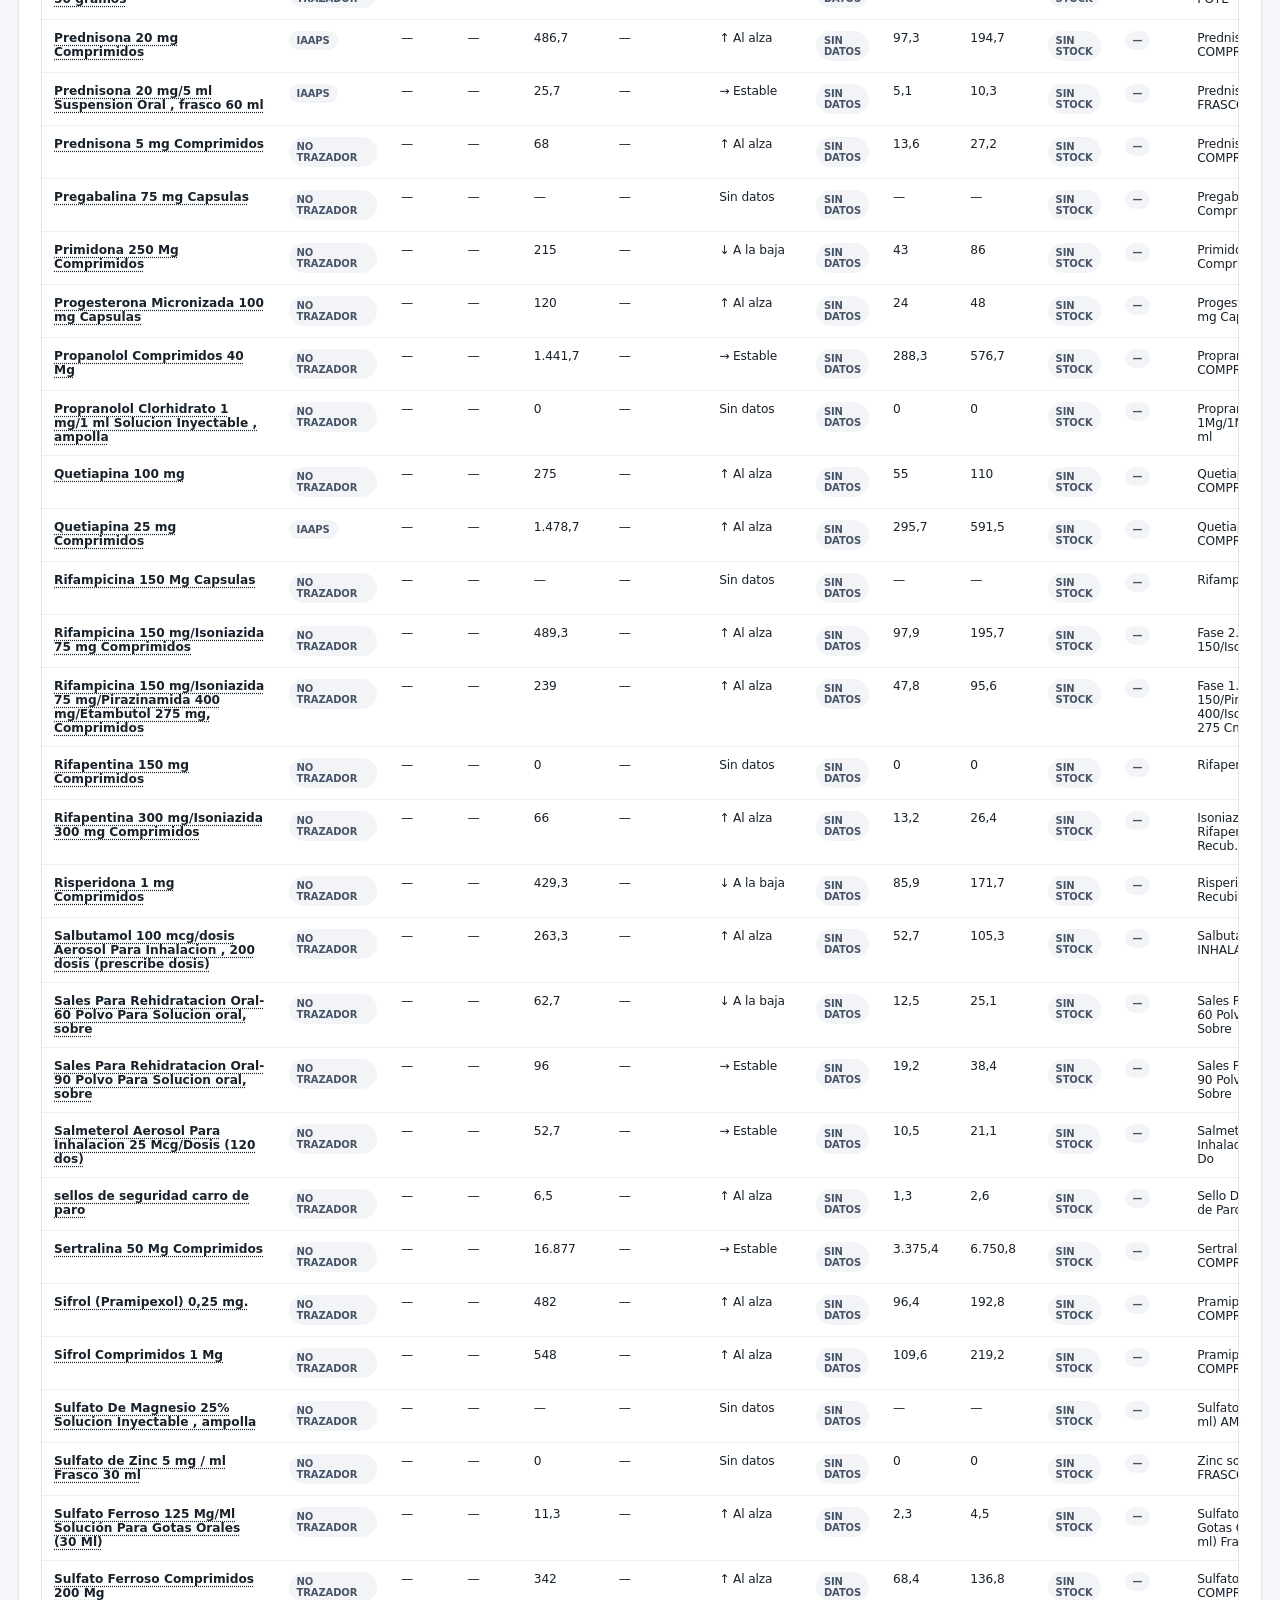
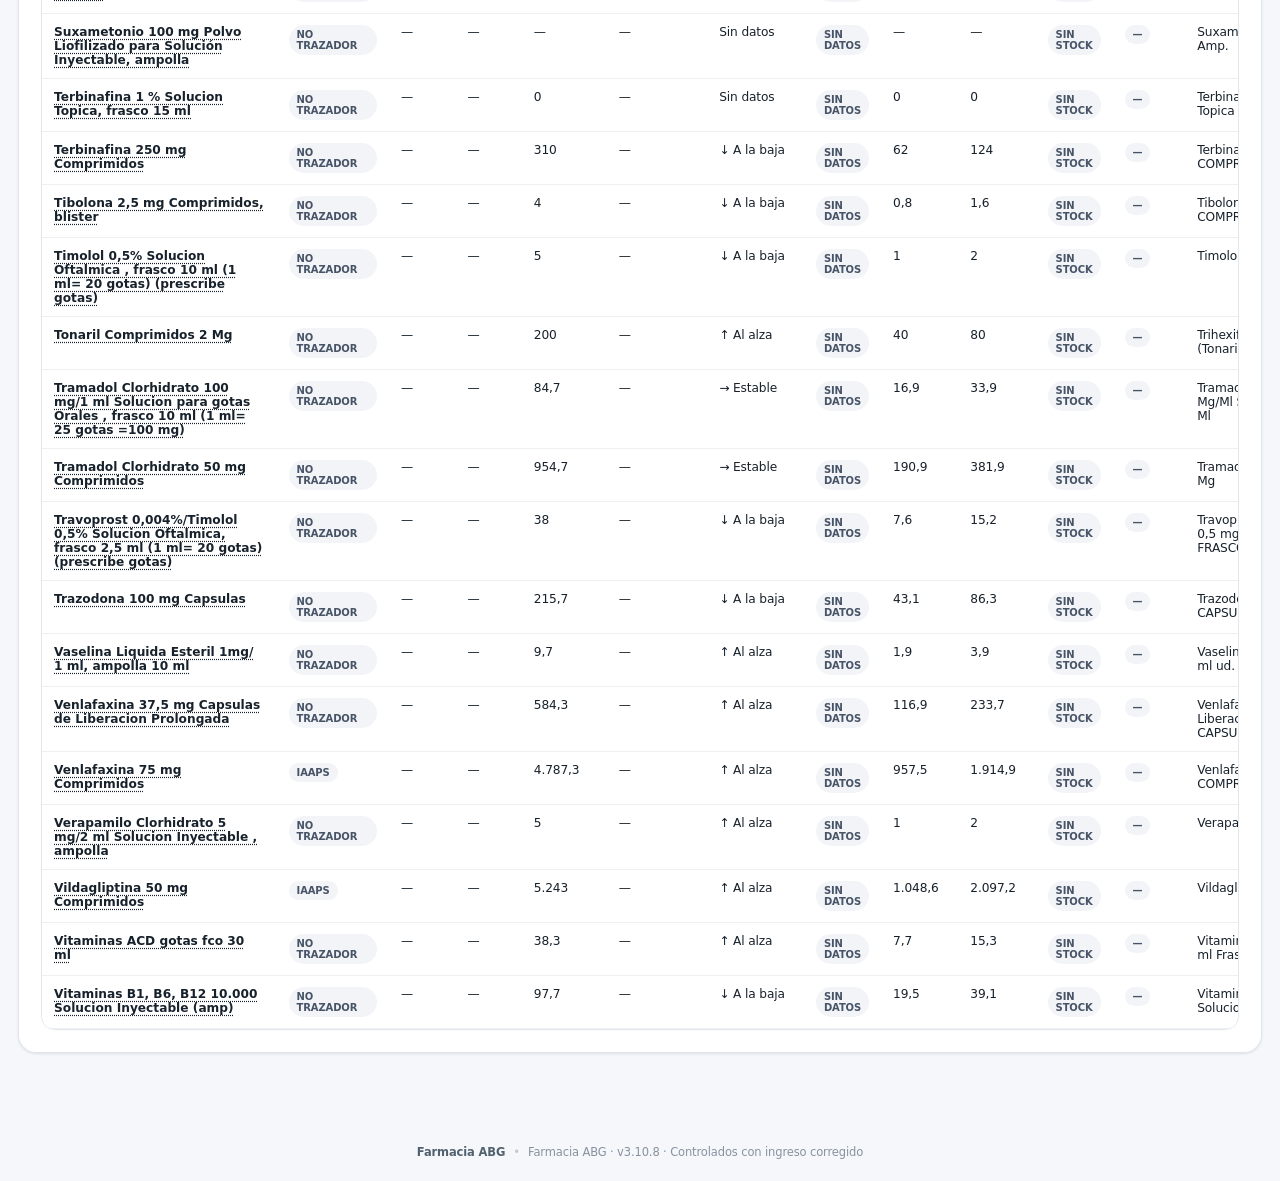
==== commit 38313d71: "Simplificar dashboard a cuatro indicadores de stock destacados" ====
--- a/index.html
+++ b/index.html
@@ -4,7 +4,7 @@
   <meta charset="utf-8">
   <meta name="viewport" content="width=device-width, initial-scale=1">
   <title>Gestión de Inventario Farmacia ABG</title>
-<meta name="app-build" content="v3.10.8">
+<meta name="app-build" content="v3.10.9">
 <style id="abg-inline-styles">
 :root{
   --bg:#f4f7f8;--panel:#fff;--text:#18333c;--muted:#697b83;--line:#dce6e9;
@@ -571,6 +571,17 @@
 }
 
 
+.kpi-grid{grid-template-columns:repeat(4,minmax(0,1fr))!important;gap:16px!important}
+.kpi-grid .kpi{min-height:135px;padding:22px 20px;border-radius:19px;box-shadow:0 8px 24px rgba(18,45,60,.09);transition:transform .15s,box-shadow .15s}
+.kpi-grid .kpi:hover{transform:translateY(-3px);box-shadow:0 13px 28px rgba(18,45,60,.15)}
+.kpi-grid .kpi strong{font-size:clamp(34px,3vw,48px);font-weight:850;line-height:1.15}
+.kpi-grid .kpi span{font-size:14px;font-weight:750;line-height:1.4}
+.kpi-grid .kpi.critical{background:#fff1f0;border-left:6px solid #bd251b}
+.kpi-grid .kpi.warning{background:#fff3e4;border-left:6px solid #ea8500}
+.kpi-grid .kpi.storage{background:#edf5ff;border-left:6px solid #2563eb}
+.kpi-grid .kpi.overstock{background:#eff4f7;border-left:6px solid #64748b}
+@media(max-width:900px){.kpi-grid{grid-template-columns:repeat(2,minmax(0,1fr))!important}}
+@media(max-width:440px){.kpi-grid .kpi{padding:16px;min-height:115px}.kpi-grid .kpi strong{font-size:32px}.kpi-grid .kpi span{font-size:12px}}
 /* =========================================================
    ABG v3.8.0 · navigation + quick KPI views
    ========================================================= */
@@ -1222,6 +1233,7 @@
     <div class="top-menu-group">
       <button type="button" class="module-menu-btn" data-top-menu="reportes"><span>📊</span><strong>Reportes</strong><span class="chev">▾</span></button>
       <div class="top-dropdown top-dropdown-right" data-dropdown="reportes">
+        <button id="consumptionTrendBtn" type="button"><span>📉</span><div><strong>Análisis de consumo</strong><small>Disminuciones y cobertura</small></div></button>
         <button id="tracerReportBtn" type="button"><span>📊</span><div><strong>Trazadores</strong><small>IAAPS / FOFAR</small></div></button>
         <button id="expiriesBtn" type="button"><span>⏳</span><div><strong>Vencimientos</strong><small>Fechas próximas</small></div></button>
         <button id="exceptionsBtn" type="button"><span>⚠️</span><div><strong>Excepciones</strong><small>Datos que requieren revisión</small></div></button>
@@ -1246,15 +1258,11 @@
     <div class="dashboard-chip">ABG · Gestión local</div>
   </section>
 
-  <section class="kpi-grid">
-    <button class="kpi critical" data-kpi="critical"><strong id="kpiCritical">0</strong><span>Críticos</span></button>
-    <button class="kpi warning" data-kpi="review"><strong id="kpiReview">0</strong><span>Bajo mínimo</span></button>
-    <button class="kpi storage" data-kpi="warehouse"><strong id="kpiWarehouse">0</strong><span>Revisar bodega</span></button>
-    <button class="kpi notify" data-kpi="notify"><strong id="kpiNotify">0</strong><span>Informar</span></button>
-    <button class="kpi risk" data-kpi="risk"><strong id="kpiRisk">0</strong><span>Riesgo alto</span></button>
+  <section class="kpi-grid" aria-label="Indicadores de stock">
+    <button class="kpi critical" data-kpi="zero"><strong id="kpiZero">0</strong><span>Stock cero / Quiebre</span></button>
+    <button class="kpi warning" data-kpi="critical"><strong id="kpiCritical">0</strong><span>Crítico · Bajo 20%</span></button>
+    <button class="kpi storage" data-kpi="review"><strong id="kpiReview">0</strong><span>Mínimo · Bajo 40%</span></button>
     <button class="kpi overstock" data-kpi="overstock"><strong id="kpiOverstock">0</strong><span>Sobrestock</span></button>
-    <button class="kpi expiry" data-kpi="expiry"><strong id="kpiExpiry">0</strong><span>Vencimientos</span></button>
-    <button class="kpi exception" data-kpi="exception"><strong id="kpiException">0</strong><span>Excepciones</span></button>
   </section>
 
   <section class="panel">
@@ -1369,6 +1377,17 @@
 </dialog>
 
 
+<dialog id="consumptionTrendDialog" class="large-dialog">
+  <div class="dialog-head"><div><h3>📉 Análisis de consumo · ABG</h3><p>Compara los últimos 3 meses completos con los 3 anteriores. Los datos se leen desde este navegador.</p></div><button type="button" class="secondary" id="closeConsumptionTrend">Cerrar</button></div>
+  <div class="form-grid" style="margin:14px 0;grid-template-columns:repeat(auto-fit,minmax(180px,1fr));gap:12px">
+    <label>Programa<select id="consumptionTrendProgram"><option value="all">Todos</option><option value="iaaps">IAAPS</option><option value="fofar">FOFAR</option><option value="other">Otros</option></select></label>
+    <label>Buscar medicamento<input id="consumptionTrendSearch" type="search" placeholder="Nombre del medicamento"></label>
+    <label>Ordenar<select id="consumptionTrendSort"><option value="percent">Mayor caída porcentual</option><option value="units">Mayor caída en unidades</option></select></label>
+  </div>
+  <div id="consumptionTrendStatus" class="status-strip"></div>
+  <div class="table-wrap" style="max-height:55vh;overflow:auto"><table><thead><tr><th>Medicamento</th><th>3 meses previos (prom.)</th><th>3 meses recientes (prom.)</th><th>Variación</th><th>Stock</th><th>Cobertura</th></tr></thead><tbody id="consumptionTrendRows"></tbody></table></div>
+  <p style="font-size:12px;color:#697b83">Una disminución no demuestra menor demanda: revisar quiebres de stock, cambios de prescripción y registros incompletos. La cobertura usa el promedio reciente.</p>
+</dialog>
 <dialog id="singleConsumptionDialog" class="medium-dialog">
   <form method="dialog">
     <div class="dialog-head"><div><h3>Agregar consumos de un producto</h3><p>Selecciona el producto una sola vez y registra uno o varios meses.</p></div><button value="close" class="secondary">Cerrar</button></div>
@@ -1635,7 +1654,7 @@
 const STORAGE={
   timeline:"abg_v3_consumption_timeline",stock:"abg_v3_stock",prevStock:"abg_v3_prev_stock",lastStock:"abg_v3_last_stock",
   warehouse:"abg_v3_warehouse",arsenalAdd:"abg_v3_arsenal_add",arsenalOverride:"abg_v3_arsenal_override",arsenalRemoved:"abg_v3_arsenal_removed",
-  weekly:"abg_v3_weekly_inventory",generalDates:"abg_v3_general_dates",generalHistory:"abg_v3_general_history",
+  weekly:"abg_v3_weekly_inventory",weeklyDraft:"abg_v3_weekly_draft",generalDates:"abg_v3_general_dates",generalHistory:"abg_v3_general_history",
   participants:"abg_v3_participants",orders:"abg_v3_orders",expiries:"abg_v3_expiries",stockouts:"abg_v3_stockouts",
   orderDates:"abg_v3_order_dates",medicineMeta:"abg_v3_medicine_meta",controlledReconciliation:"abg_v36_controlled_reconciliation",
   mhRedistributionCache:"abg_v310_mh_redistribution_cache"};
@@ -1650,6 +1669,15 @@
 let medicineMeta=load(STORAGE.medicineMeta,{}),controlledReconciliation=load(STORAGE.controlledReconciliation,{date:"",rows:{}});
 let currentWeekly=[],currentWeeklyHistoryId=null,currentOrder=[],activeQuick="",activeMedicineDetail=null;
 weeklyHistory=weeklyHistory.map((h,i)=>({...h,id:h.id||`legacy-${h.date||"sinfecha"}-${i}`,status:h.status||undefined,items:(h.items||[]).map(x=>({...x,secondPhysical:x.secondPhysical??null}))}));save(STORAGE.weekly,weeklyHistory);
+
+// Inventario histórico del 02-11-2026 recuperado del Excel exportado.
+// Se agrega una sola vez y nunca reemplaza los inventarios existentes.
+(function importRecoveredWeeklyInventory(){
+  const recovered={id:"recuperado-excel-abg-2026-11-02",date:"2026-11-02",responsible:"",status:"Pendiente",updatedAt:"2026-11-02T12:00:00.000Z",items:[{"n":1,"product":"Acido Valproico 500 mg Comprimidos de Liberacion Prolongada","abc":"C","priority":"Siempre incluir","reasons":["GES","PPMM","Alto costo"],"tracer":"IAAPS","system":null,"physical":null,"secondPhysical":null},{"n":2,"product":"Carbamazepina 400 mg Comprimidos de Liberacion Prolongada","abc":"C","priority":"Siempre incluir","reasons":["GES","PPMM","Alto costo"],"tracer":"IAAPS","system":null,"physical":null,"secondPhysical":null},{"n":3,"product":"Etonogestrel 68 mg Implante Subcutaneo","abc":"C","priority":"Siempre incluir","reasons":["Alto costo"],"tracer":"NO TRAZADOR","system":null,"physical":null,"secondPhysical":null},{"n":4,"product":"Levonorgestrel 20 mcg/24 hrs sistema intrauterino","abc":"C","priority":"Siempre incluir","reasons":["Alto costo"],"tracer":"NO TRAZADOR","system":null,"physical":null,"secondPhysical":null},{"n":5,"product":"Atorvastatina 20 mg Comprimidos","abc":"A","priority":"Normal","reasons":[],"tracer":"IAAPS/FOFAR","system":null,"physical":null,"secondPhysical":null},{"n":6,"product":"Enalapril Maleato Comprimidos Recubiertos 10 Mg","abc":"A","priority":"Normal","reasons":[],"tracer":"FOFAR","system":null,"physical":null,"secondPhysical":null},{"n":7,"product":"Sertralina 50 Mg Comprimidos","abc":"A","priority":"Normal","reasons":[],"tracer":"NO TRAZADOR","system":null,"physical":null,"secondPhysical":null},{"n":8,"product":"Jeringa desechable   1ml. Insulina  ud.","abc":"A","priority":"Normal","reasons":[],"tracer":"NO TRAZADOR","system":null,"physical":null,"secondPhysical":null},{"n":9,"product":"Acido Acetilsalicilico Comprimidos 100 Mg","abc":"A","priority":"Normal","reasons":[],"tracer":"FOFAR","system":null,"physical":null,"secondPhysical":null},{"n":10,"product":"Levotiroxina Sodica Comprimidos 50 Mcg","abc":"A","priority":"Normal","reasons":[],"tracer":"IAAPS","system":null,"physical":null,"secondPhysical":null},{"n":11,"product":"Amlodipino Comprimidos 5 mg","abc":"A","priority":"Normal","reasons":[],"tracer":"IAAPS/FOFAR","system":null,"physical":null,"secondPhysical":null},{"n":12,"product":"Paracetamol 500 mg Comprimidos","abc":"A","priority":"Normal","reasons":[],"tracer":"NO TRAZADOR","system":null,"physical":null,"secondPhysical":null},{"n":13,"product":"Losartan Potasico Comprimidos Recubiertos 50 Mg","abc":"A","priority":"Normal","reasons":[],"tracer":"IAAPS/FOFAR","system":null,"physical":null,"secondPhysical":null},{"n":14,"product":"Quetiapina 25 mg Comprimidos","abc":"B","priority":"Normal","reasons":[],"tracer":"IAAPS","system":null,"physical":null,"secondPhysical":null},{"n":15,"product":"Dapagliflozina 10 mg Comprimidos","abc":"B","priority":"Normal","reasons":[],"tracer":"NO TRAZADOR","system":null,"physical":null,"secondPhysical":null}]};
+  const exists=weeklyHistory.some(h=>h.id===recovered.id || (h.date===recovered.date && (h.items||[]).length===recovered.items.length && h.items.every((x,i)=>String(x.product||"").trim().toLowerCase()===String(recovered.items[i].product).trim().toLowerCase())));
+  if(!exists){weeklyHistory.push(recovered);save(STORAGE.weekly,weeklyHistory)}
+})();
+
 let annualDraftOrders=[],annualDraftGeneral=[];
 
 const $=id=>document.getElementById(id);
@@ -1859,8 +1887,11 @@
   $("alertsArea").innerHTML=a.join("")
 }
 function renderKPIs(){
-  const xs=master.map(m=>({m,st:state(m),ac:action(m),ri:risk(m),ex:exceptionsFor(m)}));
-  $("kpiCritical").textContent=xs.filter(x=>x.st==="CRÍTICO").length;$("kpiReview").textContent=xs.filter(x=>x.st==="REVISAR").length;$("kpiWarehouse").textContent=xs.filter(x=>x.ac==="REVISAR BODEGA").length;$("kpiNotify").textContent=xs.filter(x=>x.ac==="INFORMAR").length;$("kpiRisk").textContent=xs.filter(x=>x.ri==="ALTO").length;$("kpiOverstock").textContent=xs.filter(x=>isOverstock(x.m)).length;$("kpiExpiry").textContent=expiries.filter(e=>expiryStatus(e)!==">180 días").length;$("kpiException").textContent=xs.filter(x=>x.ex.length).length
+  const xs=master.map(m=>({m,st:state(m)}));
+  $("kpiZero").textContent=xs.filter(x=>stockFor(x.m)===0).length;
+  $("kpiCritical").textContent=xs.filter(x=>x.st==="CRÍTICO"&&stockFor(x.m)>0).length;
+  $("kpiReview").textContent=xs.filter(x=>x.st==="REVISAR").length;
+  $("kpiOverstock").textContent=xs.filter(x=>isOverstock(x.m)).length;
 }
 function inferredProductType(m){
   const meta=medicineMetaFor(m);if(meta.productType)return meta.productType;
@@ -1883,7 +1914,7 @@
 
 function filteredMaster(){
   const q=norm($("searchInput").value),p=$("programFilter").value,s=$("stateFilter").value,type=$("productTypeFilter")?.value||"",admin=$("adminCategoryFilter")?.value||"",detail=norm($("adminDetailFilter")?.value||"");
-  return master.filter(m=>{if(q&&!norm(m.glosaABG+" "+(m.glosaBodega||"")).includes(q))return false;if(p&&program(m)!==p)return false;if(s&&state(m)!==s)return false;if(type&&classificationFor(m).productType!==type)return false;if(admin&&!hasAdminCategory(m,admin))return false;if(detail&&!classificationDetail(m).includes(detail))return false;if(activeQuick==="critical"&&state(m)!=="CRÍTICO")return false;if(activeQuick==="review"&&state(m)!=="REVISAR")return false;if(activeQuick==="warehouse"&&action(m)!=="REVISAR BODEGA")return false;if(activeQuick==="notify"&&action(m)!=="INFORMAR")return false;if(activeQuick==="risk"&&risk(m)!=="ALTO")return false;if(activeQuick==="overstock"&&!isOverstock(m))return false;if(activeQuick==="expiry"&&!expiryFor(m))return false;if(activeQuick==="exception"&&!exceptionsFor(m).length)return false;return true})
+  return master.filter(m=>{if(q&&!norm(m.glosaABG+" "+(m.glosaBodega||"")).includes(q))return false;if(p&&program(m)!==p)return false;if(s&&state(m)!==s)return false;if(type&&classificationFor(m).productType!==type)return false;if(admin&&!hasAdminCategory(m,admin))return false;if(detail&&!classificationDetail(m).includes(detail))return false;if(activeQuick==="zero"&&stockFor(m)!==0)return false;if(activeQuick==="critical"&&(state(m)!=="CRÍTICO"||stockFor(m)===0))return false;if(activeQuick==="review"&&state(m)!=="REVISAR")return false;if(activeQuick==="warehouse"&&action(m)!=="REVISAR BODEGA")return false;if(activeQuick==="notify"&&action(m)!=="INFORMAR")return false;if(activeQuick==="risk"&&risk(m)!=="ALTO")return false;if(activeQuick==="overstock"&&!isOverstock(m))return false;if(activeQuick==="expiry"&&!expiryFor(m))return false;if(activeQuick==="exception"&&!exceptionsFor(m).length)return false;return true})
 }
 
 function medicineMetaFor(m){return medicineMeta[norm(m.glosaABG)]||{}}
@@ -1919,7 +1950,7 @@
 function inventorySelectionWeight(m,abc,recent){const cls=classificationFor(m),priority=inventoryPriorityRank(m);let w=abc[norm(m.glosaABG)]==="A"?5:abc[norm(m.glosaABG)]==="B"?3:1;w*=priority===4?20:priority===3?7:priority===2?3:1;const reasons=cls.inventoryReasons||[];if(reasons.includes("Diferencias frecuentes de inventario"))w*=2.2;if(reasons.includes("Alta rotación"))w*=1.8;if(reasons.includes("IAAPS")||reasons.includes("FOFAR")||reasons.includes("GES")||reasons.includes("PPMM"))w*=1.5;if(reasons.includes("Alto costo"))w*=1.4;if(m.iaaps||m.fofar)w*=1.35;const weeks=weeksSinceWeeklyCount(m);if(recent.has(norm(m.glosaABG)))w*=.16;else if(weeks>=8)w*=1.5;else if(weeks>=4)w*=1.2;return Math.max(w,.01)}
 function weightedPick(pool,n,abc,recent){const c=[...pool],out=[];while(out.length<n&&c.length){const ws=c.map(m=>inventorySelectionWeight(m,abc,recent));let r=Math.random()*ws.reduce((s,x)=>s+x,0),i=0;for(;i<c.length;i++){r-=ws[i];if(r<=0)break}i=Math.min(i,c.length-1);out.push(c[i]);c.splice(i,1)}return out}
 function prioritySortForAlways(a,b,abc){const wa=weeksSinceWeeklyCount(a),wb=weeksSinceWeeklyCount(b);if(wa!==wb)return wb-wa;const rank={A:3,B:2,C:1};return (rank[abc[norm(b.glosaABG)]]||0)-(rank[abc[norm(a.glosaABG)]]||0)}
-function generateWeekly(){currentWeeklyHistoryId=null;const abc=classifyABC(),recent=new Set();weeklyHistory.slice(0,4).forEach(h=>(h.items||[]).forEach(i=>recent.add(norm(i.product))));const always=master.filter(m=>classificationFor(m).inventoryPriority==="Siempre incluir").sort((a,b)=>prioritySortForAlways(a,b,abc));let sel=always.slice(0,15);const used=new Set(sel.map(m=>norm(m.glosaABG))),targets={A:9,B:4,C:2};for(const group of ["A","B","C"]){if(sel.length>=15)break;const already=sel.filter(m=>abc[norm(m.glosaABG)]===group).length,need=Math.max(0,targets[group]-already),pool=master.filter(m=>!used.has(norm(m.glosaABG))&&abc[norm(m.glosaABG)]===group),picked=weightedPick(pool,Math.min(need,15-sel.length),abc,recent);picked.forEach(m=>used.add(norm(m.glosaABG)));sel.push(...picked)}if(sel.length<15){const remaining=master.filter(m=>!used.has(norm(m.glosaABG)));sel.push(...weightedPick(remaining,15-sel.length,abc,recent))}currentWeekly=sel.slice(0,15).map((m,i)=>({n:i+1,product:m.glosaABG,abc:abc[norm(m.glosaABG)],priority:classificationFor(m).inventoryPriority||"Normal",reasons:inventoryReasonsFor(m),tracer:program(m),system:null,physical:null,secondPhysical:null}));renderWeekly()}
+function generateWeekly(){currentWeeklyHistoryId=null;const abc=classifyABC(),recent=new Set();weeklyHistory.slice(0,4).forEach(h=>(h.items||[]).forEach(i=>recent.add(norm(i.product))));const always=master.filter(m=>classificationFor(m).inventoryPriority==="Siempre incluir").sort((a,b)=>prioritySortForAlways(a,b,abc));let sel=always.slice(0,15);const used=new Set(sel.map(m=>norm(m.glosaABG))),targets={A:9,B:4,C:2};for(const group of ["A","B","C"]){if(sel.length>=15)break;const already=sel.filter(m=>abc[norm(m.glosaABG)]===group).length,need=Math.max(0,targets[group]-already),pool=master.filter(m=>!used.has(norm(m.glosaABG))&&abc[norm(m.glosaABG)]===group),picked=weightedPick(pool,Math.min(need,15-sel.length),abc,recent);picked.forEach(m=>used.add(norm(m.glosaABG)));sel.push(...picked)}if(sel.length<15){const remaining=master.filter(m=>!used.has(norm(m.glosaABG)));sel.push(...weightedPick(remaining,15-sel.length,abc,recent))}currentWeekly=sel.slice(0,15).map((m,i)=>({n:i+1,product:m.glosaABG,abc:abc[norm(m.glosaABG)],priority:classificationFor(m).inventoryPriority||"Normal",reasons:inventoryReasonsFor(m),tracer:program(m),system:null,physical:null,secondPhysical:null}));renderWeekly();persistWeeklyDraft();saveWeeklyAutomatically()}
 function weeklyFinalCount(i){return i.secondPhysical!==null&&i.secondPhysical!==undefined?i.secondPhysical:i.physical}
 function weeklyFinalDiff(i){const c=weeklyFinalCount(i);return c===null||c===undefined||i.system===null||i.system===undefined?null:c-i.system}
 function weeklyComplete(items=currentWeekly){return items.length>0&&items.every(i=>i.system!==null&&i.system!==undefined&&i.physical!==null&&i.physical!==undefined)}
@@ -1960,16 +1991,42 @@
   };
 
   document.querySelectorAll(".weekly-system-input").forEach(inp=>inp.addEventListener("input",()=>{
-    const i=Number(inp.dataset.i),v=inp.value.replace(/\D/g,"");inp.value=v;currentWeekly[i].system=v===""?null:Number(v);recalc(i)
+    const i=Number(inp.dataset.i),v=inp.value.replace(/\D/g,"");inp.value=v;currentWeekly[i].system=v===""?null:Number(v);recalc(i);saveWeeklyAutomatically()
   }));
   document.querySelectorAll(".weekly-input").forEach(inp=>inp.addEventListener("input",()=>{
-    const i=Number(inp.dataset.i),v=inp.value.replace(/\D/g,"");inp.value=v;currentWeekly[i].physical=v===""?null:Number(v);recalc(i)
+    const i=Number(inp.dataset.i),v=inp.value.replace(/\D/g,"");inp.value=v;currentWeekly[i].physical=v===""?null:Number(v);recalc(i);saveWeeklyAutomatically()
   }));
   document.querySelectorAll(".weekly-second-input").forEach(inp=>inp.addEventListener("input",()=>{
-    const i=Number(inp.dataset.i),v=inp.value.replace(/\D/g,"");inp.value=v;currentWeekly[i].secondPhysical=v===""?null:Number(v);recalc(i)
+    const i=Number(inp.dataset.i),v=inp.value.replace(/\D/g,"");inp.value=v;currentWeekly[i].secondPhysical=v===""?null:Number(v);recalc(i);saveWeeklyAutomatically()
   }))
 }
 
+// v3.10.9: borrador local recuperable y registro inmediato de inventarios.
+function persistWeeklyDraft(){
+  if(!currentWeekly.length)return;
+  try{save(STORAGE.weeklyDraft,{id:currentWeeklyHistoryId,date:$("weeklyDate").value||todayISO(),responsible:$("weeklyResponsible").value.trim(),items:currentWeekly,updatedAt:new Date().toISOString()})}catch(e){console.warn("No se pudo guardar borrador rotativo",e)}
+}
+function saveWeeklyAutomatically(){
+  if(!currentWeekly.length)return;
+  const now=new Date().toISOString();
+  const record={id:currentWeeklyHistoryId||("rot-"+Date.now()),date:$("weeklyDate").value||todayISO(),responsible:$("weeklyResponsible").value.trim(),status:weeklyStatus(),updatedAt:now,items:currentWeekly.map(x=>({...x,secondPhysical:x.secondPhysical??null}))};
+  const pos=weeklyHistory.findIndex(h=>h.id===record.id);
+  if(pos>=0)weeklyHistory[pos]=record;else weeklyHistory.unshift(record);
+  weeklyHistory=weeklyHistory.slice(0,52);
+  currentWeeklyHistoryId=record.id;
+  try{save(STORAGE.weekly,weeklyHistory);persistWeeklyDraft();renderWeeklyHistory()}catch(e){console.error("Error guardando inventario",e);alert("No se pudo guardar el inventario en este navegador. Exporta una copia antes de cerrar.")}
+}
+function restoreWeeklyDraft(){
+  const draft=load(STORAGE.weeklyDraft,null);
+  const pending=weeklyHistory.find(h=>h.status!=="Completo"&&weeklyStatus(h.items||[])!=="Completo");
+  const source=draft?.items?.length&&weeklyStatus(draft.items)!=="Completo"?draft:pending;
+  if(!source?.items?.length)return;
+  currentWeeklyHistoryId=source.id||null;
+  currentWeekly=source.items.map((x,i)=>({...x,n:x.n||i+1,secondPhysical:x.secondPhysical??null}));
+  $("weeklyDate").value=source.date||todayISO();
+  $("weeklyResponsible").value=source.responsible||"";
+  renderWeekly();
+}
 function saveWeekly(){
   const resp=$("weeklyResponsible").value.trim();
   if(!resp)return alert("Indica quién realizó el inventario.");
@@ -1986,6 +2043,7 @@
   weeklyHistory=weeklyHistory.slice(0,52);
   currentWeeklyHistoryId=record.id;
   save(STORAGE.weekly,weeklyHistory);
+  persistWeeklyDraft();
   renderWeeklyHistory();
   const p=weeklyProgress();
   alert(status==="Pendiente"?`Inventario guardado como PENDIENTE (${p.done}/${p.total} completos). Puedes abrirlo desde el historial y continuar después.`:"Inventario completo y guardado.")
@@ -1999,6 +2057,7 @@
   $("weeklyDate").value=h.date||todayISO();
   $("weeklyResponsible").value=h.responsible||"";
   renderWeekly();
+  persistWeeklyDraft();
 }
 
 function newWeeklyInventory(){
@@ -2006,6 +2065,7 @@
   currentWeekly=[];
   $("weeklyDate").value=todayISO();
   $("weeklyResponsible").value="";
+  try{localStorage.removeItem(STORAGE.weeklyDraft)}catch(e){}
   renderWeekly();
 }
 
@@ -2059,9 +2119,9 @@
 function renderGeneralHistory(){$("generalHistory").innerHTML=generalHistory.slice(0,5).map(h=>{const done=h.items.filter(i=>i.physical!==null).length,dif=h.items.filter(i=>i.physical!==null&&i.system!==null&&i.physical!==i.system).length,acc=done?(done-dif)/done*100:null;return `<div class="history-card"><strong>${new Date(h.date+"T00:00:00").toLocaleDateString("es-CL")}</strong> · QF ${esc(h.qf||"—")} · Exactitud ${acc===null?"—":fmt(acc,1)+"%"} · ${dif} diferencias</div>`}).join("")||'<div class="history-card">Sin inventarios generales cargados.</div>'}
 
 function orderEligibility(){const o=nextOrderInfo();if(!o)return{ok:false,msg:"No hay pedidos futuros configurados."};if(!o.eligible)return{ok:false,msg:`El próximo pedido es ${new Date(o.date+"T00:00:00").toLocaleDateString("es-CL")}. Se habilita 3 días antes.`};const ls=localStorage.getItem(STORAGE.lastStock);if(!sameDay(ls))return{ok:false,msg:"Debes cargar el stock Rayen actualizado hoy antes de preparar el pedido."};return{ok:true,date:o.date,msg:`Pedido ${new Date(o.date+"T00:00:00").toLocaleDateString("es-CL")} listo para preparar.`}}
-function matchMasterByBodega(product){const k=norm(product);let m=master.find(x=>norm(x.glosaBodega)===k);if(m)return m;const toks=new Set(k.split(" ").filter(x=>x.length>2));let best=null,score=0;master.forEach(x=>{const a=new Set(norm(x.glosaBodega).split(" ").filter(t=>t.length>2)),inter=[...toks].filter(t=>a.has(t)).length,s=inter/Math.max(toks.size,a.size,1);if(s>score){score=s;best=x}});return score>=.78?best:null}
-function prepareOrder(){const e=orderEligibility();$("orderStatus").textContent=e.msg;if(!e.ok)return alert(e.msg);currentOrder=[];["MEDICAMENTOS","PATERNIDAD"].forEach(sh=>(pedidoTemplate.sheets[sh]||[]).forEach(r=>{const m=matchMasterByBodega(r.producto);if(!m)return;const c=cpm3(m),s=stockFor(m);if(c===null||s===null)return;const theoretical=Math.max(0,Math.round(c*1.15-s));currentOrder.push({sheet:sh,type:r.tipo,product:r.producto,master:m.glosaABG,cpm:c,stock:s,theoretical,real:theoretical})}));renderOrderTable()}
-function renderOrderTable(){$("orderTable").innerHTML=currentOrder.map((r,i)=>`<tr><td>${r.sheet}</td><td>${esc(r.product)}</td><td>${fmt(r.cpm)}</td><td>${fmt(r.stock)}</td><td>${fmt(r.theoretical,0)}</td><td><input class="order-input" data-i="${i}" type="number" min="0" value="${r.real}"></td></tr>`).join("");document.querySelectorAll(".order-input").forEach(x=>x.oninput=()=>currentOrder[Number(x.dataset.i)].real=num(x.value)||0)}
+function matchMasterByBodega(product){const k=norm(product);if(k.includes("CEFADROXILO")&&k.includes("250")&&k.includes("5 ML")&&(k.includes("SUSP")||k.includes("JBE")||k.includes("JARABE"))){const special=master.find(x=>norm(x.glosaABG).includes("CEFADROXILO")&&norm(x.glosaABG).includes("250")&&norm(x.glosaABG).includes("SUSPENSION"));if(special)return special;}let m=master.find(x=>norm(x.glosaBodega)===k);if(m)return m;const toks=new Set(k.split(" ").filter(x=>x.length>2));let best=null,score=0;master.forEach(x=>{const a=new Set(norm(x.glosaBodega).split(" ").filter(t=>t.length>2)),inter=[...toks].filter(t=>a.has(t)).length,s=inter/Math.max(toks.size,a.size,1);if(s>score){score=s;best=x}});return score>=.78?best:null}
+function prepareOrder(){const e=orderEligibility();$("orderStatus").textContent=e.msg;if(!e.ok)return alert(e.msg);currentOrder=[];["MEDICAMENTOS","PATERNIDAD"].forEach(sh=>(pedidoTemplate.sheets[sh]||[]).forEach(r=>{const m=matchMasterByBodega(r.producto);if(!m)return;const c=cpm3(m),s=stockFor(m);const missing=c===null||s===null;const theoretical=missing?0:Math.max(0,Math.round(c*1.15-s));currentOrder.push({sheet:sh,type:r.tipo,product:r.producto,master:m.glosaABG,cpm:c,stock:s,theoretical,real:theoretical,missing})}));renderOrderTable()}
+function renderOrderTable(){$("orderTable").innerHTML=currentOrder.map((r,i)=>`<tr><td>${r.sheet}</td><td>${esc(r.product)}</td><td>${r.cpm===null?"Sin consumo":fmt(r.cpm)}</td><td>${r.stock===null?"Sin stock cargado":fmt(r.stock)}</td><td>${r.missing?"Revisar datos":fmt(r.theoretical,0)}</td><td><input class="order-input" data-i="${i}" type="number" min="0" value="${r.real}"></td></tr>`).join("");document.querySelectorAll(".order-input").forEach(x=>x.oninput=()=>currentOrder[Number(x.dataset.i)].real=num(x.value)||0)}
 async function exportOrder(){
   const e=orderEligibility();
   if(!e.ok)return alert(e.msg);
@@ -2534,8 +2594,9 @@
 
 
 const KPI_TITLES={
-  critical:["Críticos","Productos con stock bajo el umbral crítico."],
-  review:["Bajo mínimo","Productos que requieren vigilancia por stock bajo."],
+  zero:["Stock cero / Quiebre","Productos con stock registrado igual a cero."],
+  critical:["Crítico · Bajo 20%","Productos con stock positivo y cobertura inferior al 20% del consumo mensual."],
+  review:["Mínimo · Bajo 40%","Productos con cobertura entre 20% y menos de 40% del consumo mensual."],
   warehouse:["Revisar bodega","Productos que requieren confirmar disponibilidad en bodega."],
   notify:["Informar","Productos que requieren comunicación o gestión."],
   risk:["Riesgo alto","Productos con mayor riesgo de quiebre según consumo y cobertura."],
@@ -2666,7 +2727,7 @@
 $("singleConsumptionBtn").onclick=()=>{initMultiConsumption();$("singleConsumptionDialog").showModal()};$("addConsumptionMonth").onclick=()=>{const rows=[...document.querySelectorAll(".multi-month")],base=rows.length?rows.at(-1).value:previousMonthKey();addConsumptionRow(shiftMonthKey(base,-1),"")};
 $("saveSingleConsumption").onclick=saveSingleConsumption;$("arsenalBtn").onclick=()=>{clearArsenalForm();renderArsenal();$("arsenalDialog").showModal()};$("arsenalSearch").oninput=renderArsenal;$("saveArsenal").onclick=saveMed;$("clearArsenal").onclick=clearArsenalForm;
 $("backupBtn").onclick=backup;$("backupFile").onchange=async e=>{if(e.target.files[0])await importBackup(e.target.files[0]);e.target.value=""};
-$("weeklyInventoryBtn").onclick=()=>{if(!currentWeekly.length){currentWeeklyHistoryId=null;$("weeklyDate").value=todayISO()}renderWeekly();renderWeeklyHistory();$("weeklyInventoryDialog").showModal()};$("generateWeekly").onclick=()=>{if(currentWeekly.length&&!confirm("Esto reemplazará el listado actualmente abierto. ¿Generar un nuevo inventario?"))return;generateWeekly()};$("saveWeekly").onclick=saveWeekly;$("exportWeekly").onclick=exportWeekly;
+$("weeklyInventoryBtn").onclick=()=>{if(!currentWeekly.length){restoreWeeklyDraft();if(!currentWeekly.length){currentWeeklyHistoryId=null;$("weeklyDate").value=todayISO()}}renderWeekly();renderWeeklyHistory();$("weeklyInventoryDialog").showModal()};$("generateWeekly").onclick=()=>{if(currentWeekly.length&&!confirm("Esto reemplazará el listado actualmente abierto. ¿Generar un nuevo inventario?"))return;generateWeekly()};$("weeklyResponsible").addEventListener("input",()=>{if(currentWeekly.length)saveWeeklyAutomatically()});$("weeklyDate").addEventListener("change",()=>{if(currentWeekly.length)saveWeeklyAutomatically()});$("saveWeekly").onclick=saveWeekly;$("exportWeekly").onclick=exportWeekly;
 
 function annualYearOptions(){
   const y=new Date().getFullYear(),years=[];
@@ -2799,6 +2860,30 @@
   if(!e.target.closest(".top-menu-group"))closeTopMenus();
 });
 document.querySelectorAll(".top-dropdown button").forEach(b=>b.addEventListener("click",()=>setTimeout(closeTopMenus,60)));
+function renderConsumptionTrend(){
+  const rows=[],insufficient=[];
+  for(const m of master){
+    const vals=Object.entries(getTimeline(m)).filter(([k,v])=>/^\\d{4}-\\d{2}$/.test(k)&&num(v)!==null).sort((a,b)=>a[0].localeCompare(b[0]));
+    if(vals.length<6){insufficient.push(m);continue}
+    const recent=vals.slice(-6);
+    const [y,mo]=recent[5][0].split("-").map(Number);
+    const expected=Array.from({length:6},(_,i)=>{const d=new Date(y,mo-1-(5-i),1);return d.getFullYear()+"-"+String(d.getMonth()+1).padStart(2,"0")});
+    if(recent.some((v,i)=>v[0]!==expected[i])){insufficient.push(m);continue}
+    const old=recent.slice(0,3).reduce((a,v)=>a+Number(v[1]),0)/3;
+    const now=recent.slice(3).reduce((a,v)=>a+Number(v[1]),0)/3;
+    if(!(old>0)||now>=old)continue;
+    const change=(now-old)/old*100,stock=stockFor(m),coverage=now>0&&stock!==null?stock/now:null;
+    rows.push({m,old,now,change,units:old-now,stock,coverage,period:expected[0]+" a "+expected[5]});
+  }
+  const program=$("consumptionTrendProgram").value,search=norm($("consumptionTrendSearch").value);
+  const filtered=rows.filter(r=>(program==="all"||(program==="iaaps"&&r.m.iaaps)||(program==="fofar"&&r.m.fofar)||(program==="other"&&!r.m.iaaps&&!r.m.fofar))&&norm(r.m.glosaABG).includes(search));
+  filtered.sort((a,b)=>$("consumptionTrendSort").value==="units"?b.units-a.units:a.change-b.change);
+  $("consumptionTrendStatus").textContent=rows.length+" medicamentos con consumo a la baja · "+filtered.length+" visibles · "+insufficient.length+" sin 6 meses consecutivos completos. Se consideran los 6 últimos meses registrados de cada producto.";
+  $("consumptionTrendRows").innerHTML=filtered.length?filtered.map(r=>`<tr><td><strong>${esc(r.m.glosaABG)}</strong><small style="display:block;color:#697b83">${esc(r.period)}</small></td><td>${fmt(r.old,1)}</td><td>${fmt(r.now,1)}</td><td style="color:#b42318;font-weight:700">${fmt(r.change,1)} %</td><td>${fmt(r.stock,0)}</td><td>${r.coverage===null?"—":fmt(r.coverage,1)+" meses"}</td></tr>`).join(""):'<tr><td colspan="6">No hay medicamentos que cumplan estos filtros y criterios.</td></tr>';
+}
+$("consumptionTrendBtn").onclick=()=>{renderConsumptionTrend();$("consumptionTrendDialog").showModal();closeTopMenus()};
+$("closeConsumptionTrend").onclick=()=>$("consumptionTrendDialog").close();
+["consumptionTrendProgram","consumptionTrendSearch","consumptionTrendSort"].forEach(id=>$(id).addEventListener(id==="consumptionTrendSearch"?"input":"change",renderConsumptionTrend));
 $("exportManagementTop").onclick=()=>{$("exportManagementBtn").click();closeTopMenus()};
 $("exportKpiQuick").onclick=exportKpiQuickView;
 init().catch(e=>{$("masterBadge").textContent="Error al cargar maestro";$("summaryText").textContent=e.message;console.error(e)});
